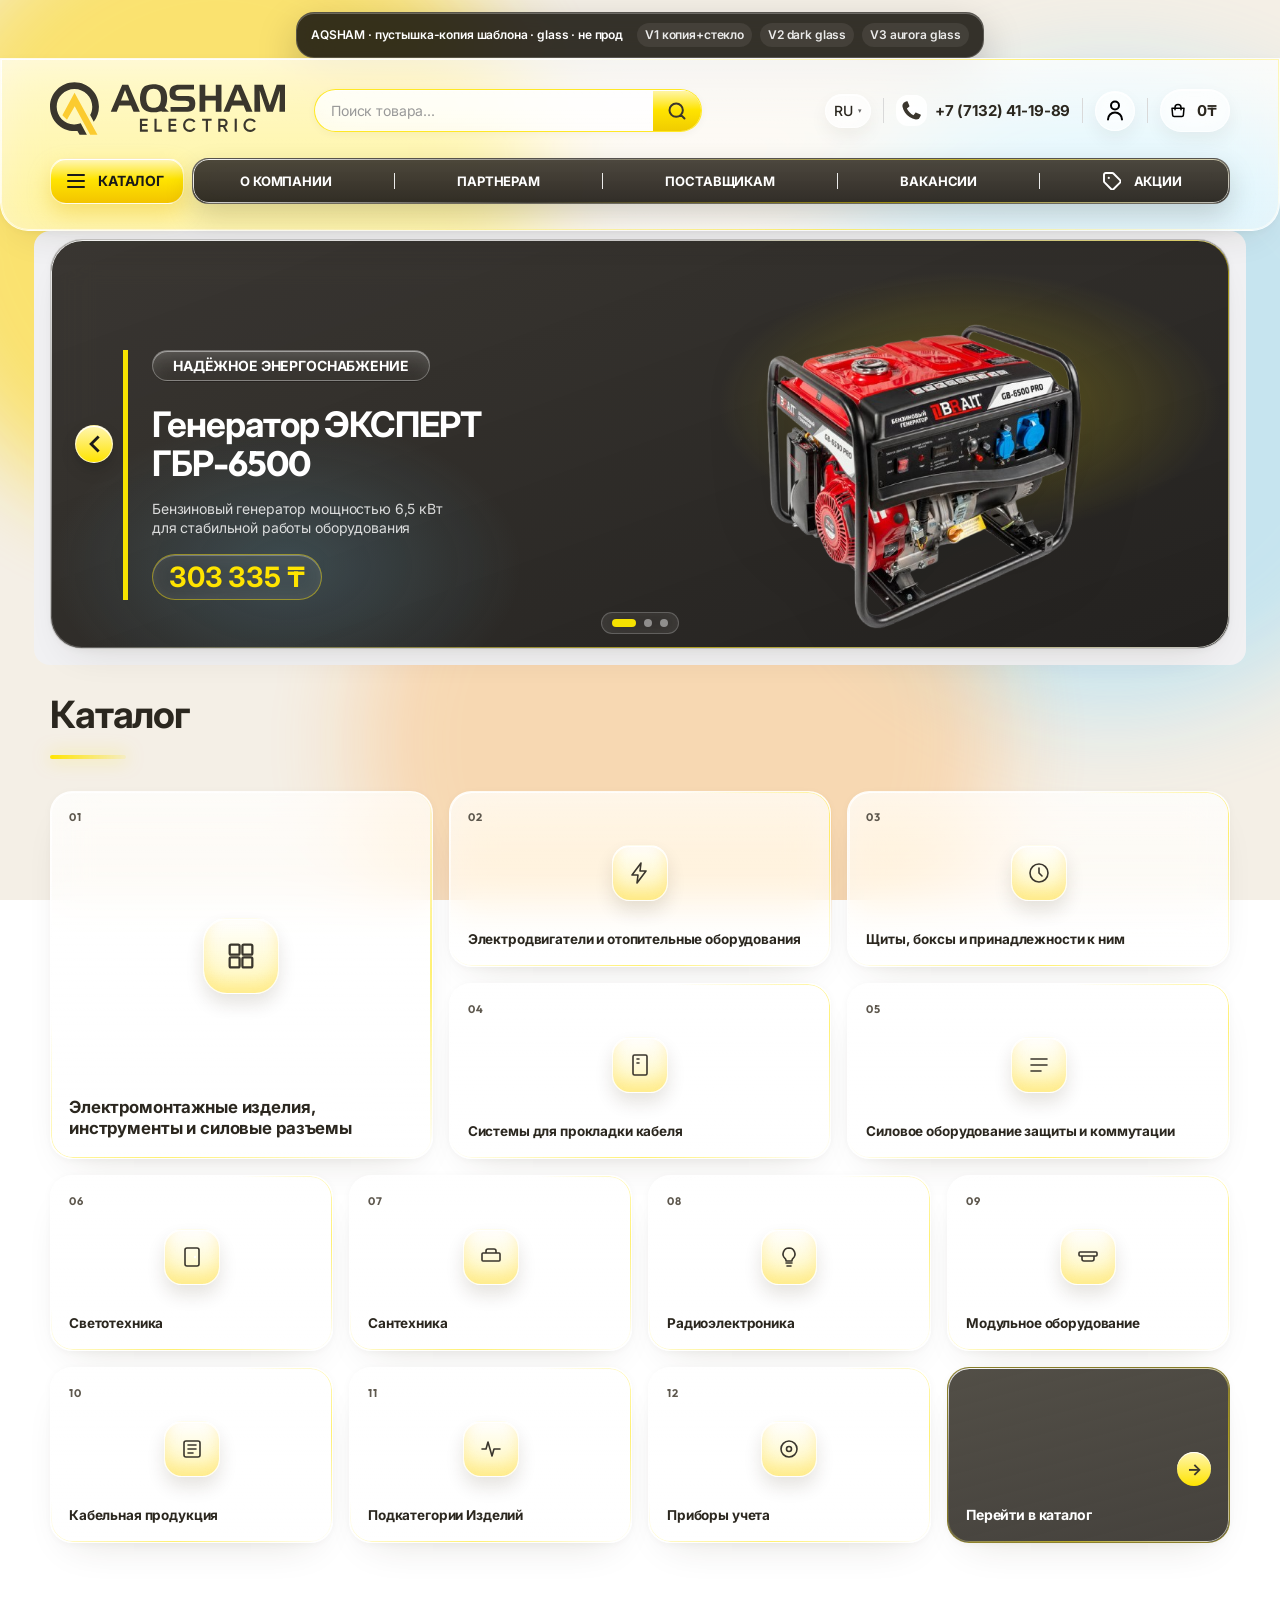
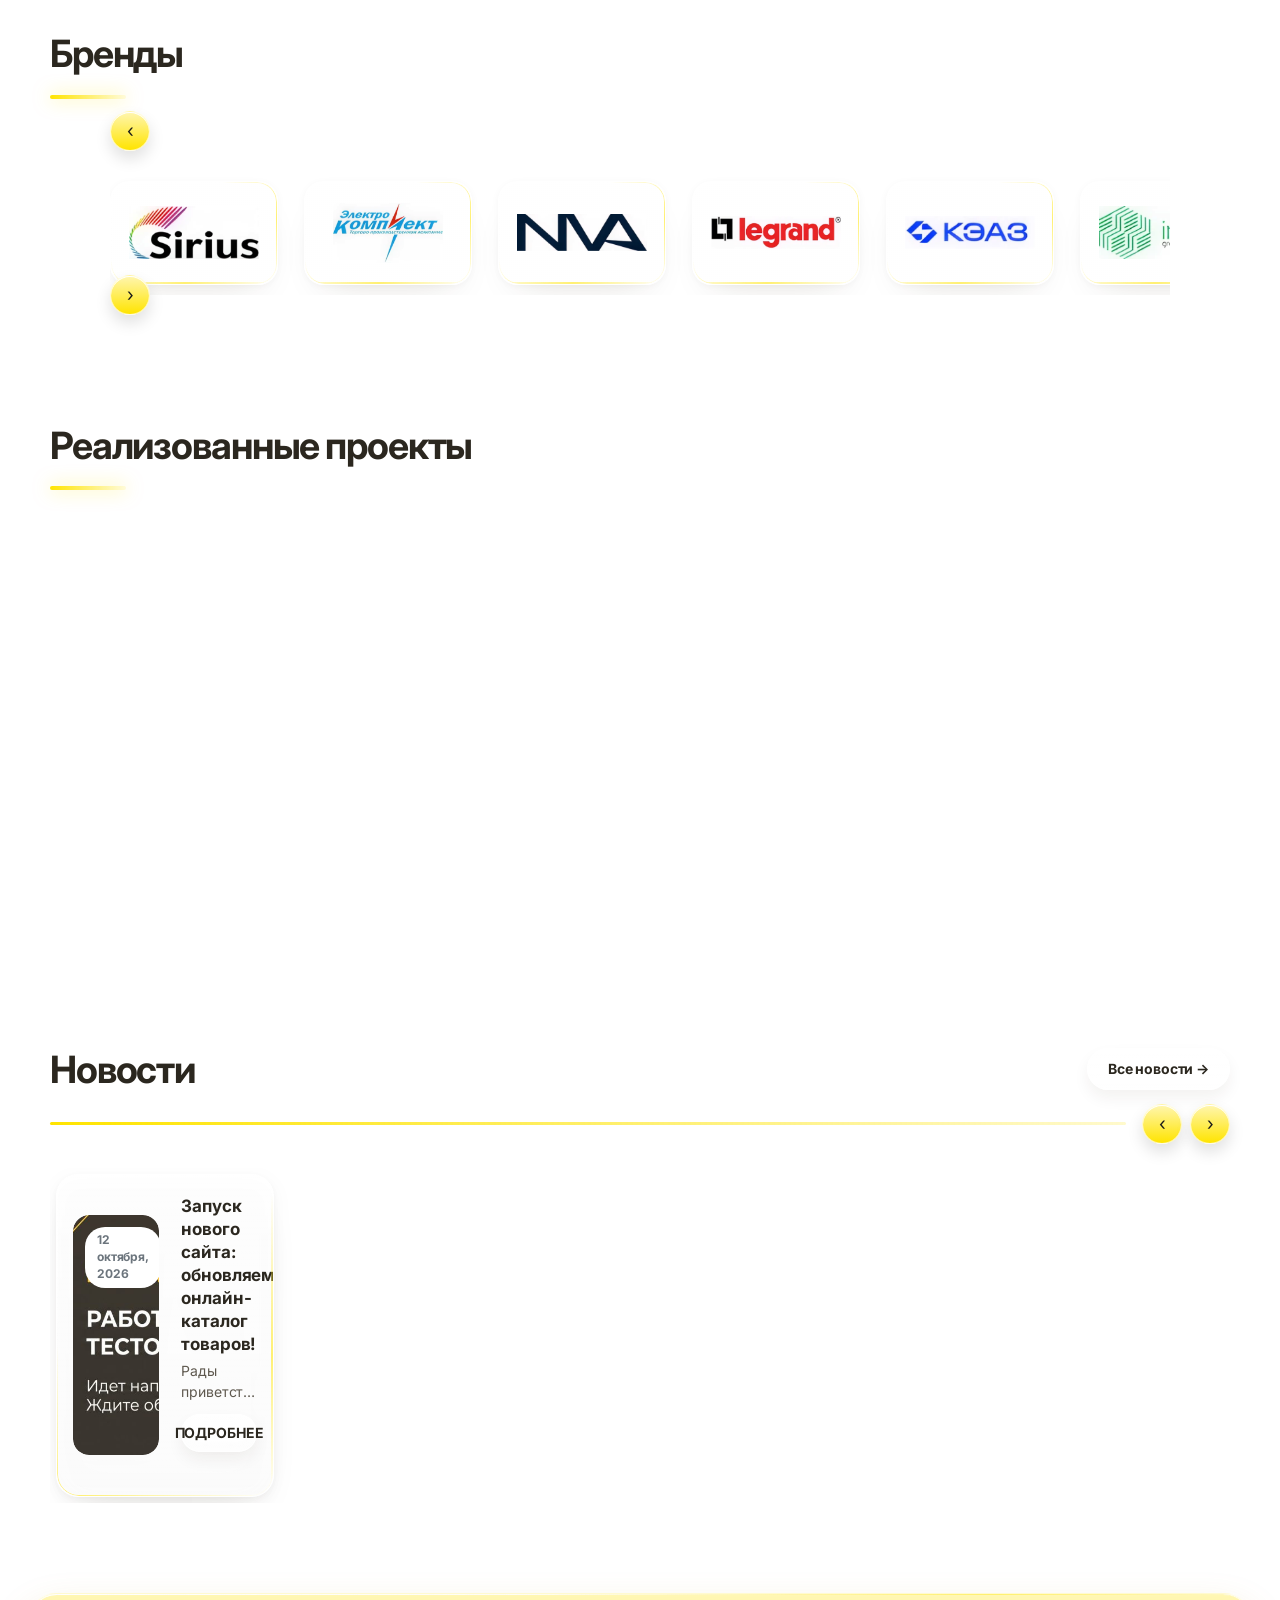
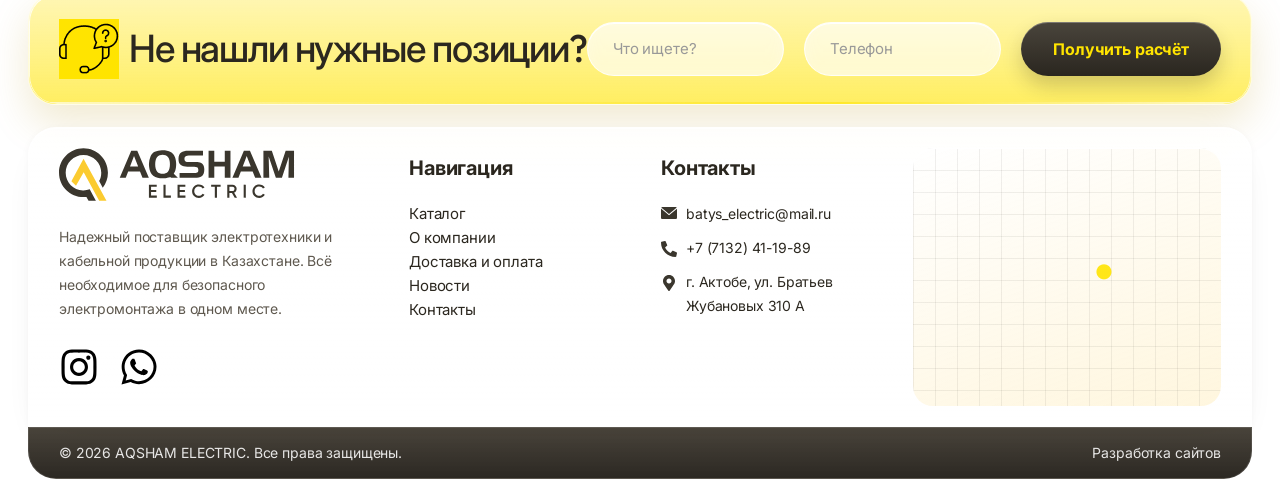
==== index.html @ e21f5613 "Redesign AQSHAM with a liquid-glass presentation. Keep the catalog copy, languages, and brand colors" ====
<!DOCTYPE html>
<html lang="ru">
<head>
  <meta charset="UTF-8" />
  <meta name="viewport" content="width=device-width, initial-scale=1" />
  <title>AQSHAM Electric — копия + glass</title>
  <meta name="robots" content="noindex,nofollow" />
  <link rel="preconnect" href="https://fonts.googleapis.com" />
  <link rel="preconnect" href="https://fonts.gstatic.com" crossorigin />
  <link href="https://fonts.googleapis.com/css2?family=Inter:wght@400;500;600;700&family=Outfit:wght@600;700;800&display=swap" rel="stylesheet" />
  <link rel="stylesheet" href="/css/theme-clone.css" />
  <link rel="stylesheet" href="/css/glass.css" />
  
</head>
<body class="aq-clone variant-v1">
  <div class="liq-bg" aria-hidden="true">
    <span class="liq-blob liq-blob--gold"></span>
    <span class="liq-blob liq-blob--cyan"></span>
    <span class="liq-blob liq-blob--amber"></span>
  </div>
  <div class="demo-note">
    <div>AQSHAM · пустышка-копия шаблона · glass · не прод</div>
    
      <span class="links">
        <a href="/">V1 копия+стекло</a>
        <a href="/samples/v2-dark.html">V2 dark glass</a>
        <a href="/samples/v3-aurora.html">V3 aurora glass</a>
      </span>
    
  </div>
  <div class="pwa-splash" data-pwa-splash role="status" aria-live="polite">
		<div class="pwa-splash__stage">
			<span class="pwa-splash__glow" aria-hidden="true"></span>
			<span class="pwa-splash__logo" role="img" aria-label="AQSHAM Electric"></span>
		</div>
		<span class="pwa-splash__bar" aria-hidden="true"><i></i></span>
	</div>
	

<div class="mobile-top js-mobile-top">

<header class="header-mobile">

	<a href="#" class="header-mobile__logo">

		<img src="/assets/logo-mobile.svg" alt="AQSHAM Electric" width="113" height="32">

	</a>

	<div class="header-mobile__actions">

		<a href="#" class="header-mobile__cart">

			<img src="/assets/icon-cart-mobile.svg" alt="" width="24" height="24">

			<span class="header-mobile__cart-total js-cart-total"><span class="woocommerce-Price-amount amount">0<span class="woocommerce-Price-currencySymbol">&#8376;</span></span></span>

		</a>

		<button type="button" class="header-mobile__menu js-burger-open" aria-label="Открыть меню">

			<img src="/assets/icon-menu.svg" alt="" width="24" height="24">

		</button>

	</div>

</header>

<div class="search-mobile">

	<form class="search-mobile__form" action="#" role="search">

		<input class="search-mobile__input" type="search" name="s" placeholder="Поиск товара..." aria-label="Поиск товара" value="">

		<input type="hidden" name="post_type" value="product">

		<button class="search-mobile__btn" type="submit" aria-label="Найти">

			<img src="/assets/icon-search.svg" alt="" width="20" height="20">

		</button>

	</form>

</div>

</div>

<div class="burger js-burger" hidden>

	<div class="burger__head">

		<a href="#" class="burger__logo">

			<img src="/assets/logo.svg" alt="AQSHAM Electric" width="144" height="41">

		</a>

		<button type="button" class="burger__close js-burger-close" aria-label="Закрыть меню">

			<img src="/assets/icon-close.svg" alt="" width="35" height="35">

		</button>

	</div>

	<p class="burger__label">Меню</p>

	<nav class="burger__nav" aria-label="Мобильное меню">

		<a class="burger__item burger__item--catalog" href="#catalog/">

			<span class="burger__item-text">

				<span class="burger__item-title">Каталог</span>

				<span class="burger__item-sub">Все категории товаров</span>

			</span>

			<span class="burger__item-arrow" aria-hidden="true">›</span>

		</a>

					<a class="burger__item" href="#about/">

				<span class="burger__item-text">

					<span class="burger__item-title">О компании</span>

					<span class="burger__item-sub">История и ценности</span>

				</span>

								<span class="burger__item-arrow" aria-hidden="true">›</span>

			</a>

					<a class="burger__item" href="#partners/">

				<span class="burger__item-text">

					<span class="burger__item-title">Партнерам</span>

					<span class="burger__item-sub">Условия сотрудничества</span>

				</span>

								<span class="burger__item-arrow" aria-hidden="true">›</span>

			</a>

					<a class="burger__item" href="#suppliers/">

				<span class="burger__item-text">

					<span class="burger__item-title">Поставщикам</span>

					<span class="burger__item-sub">Стать поставщиком</span>

				</span>

								<span class="burger__item-arrow" aria-hidden="true">›</span>

			</a>

					<a class="burger__item" href="#careers/">

				<span class="burger__item-text">

					<span class="burger__item-title">Вакансии</span>

					<span class="burger__item-sub">Открытые позиции</span>

				</span>

									<span class="burger__item-badge js-vacancies-badge">0</span>

								<span class="burger__item-arrow" aria-hidden="true">›</span>

			</a>

			</nav>

				<div class="burger__lang js-lang-mobile" data-base="ru" role="group" aria-label="Язык сайта">

			<span class="burger__lang-label">Язык сайта</span>

			<div class="burger__lang-btns">

									<button type="button" class="burger__lang-btn"

						data-lang="ru"

						data-google="ru"><b>RU</b><span>Русский</span></button>

									<button type="button" class="burger__lang-btn"

						data-lang="kz"

						data-google="kk"><b>KZ</b><span>Қазақша</span></button>

									<button type="button" class="burger__lang-btn"

						data-lang="en"

						data-google="en"><b>EN</b><span>English</span></button>

							</div>

		</div>

	</div>

<header class="header">

	<div class="container header__inner">

				<a href="#" class="header__logo">

			<img src="/assets/logo.svg" alt="AQSHAM Electric" width="240" height="53">

		</a>

		<form class="header__search" action="#" role="search">

			<input class="header__search-input" type="search" name="s" placeholder="Поиск товара..." aria-label="Поиск товара" value="">

			<input type="hidden" name="post_type" value="product">

			<button class="header__search-btn" type="submit" aria-label="Найти">

				<img src="/assets/icon-search.svg" alt="" width="20" height="20">

			</button>

		</form>

		<div class="header__actions">

										<div class="lang js-lang" data-base="ru">

					<button type="button" class="lang__toggle js-lang-toggle" aria-haspopup="listbox" aria-expanded="false">

												<img class="lang__flag" src="/assets/flag-kz.svg" alt="" width="24" height="18" hidden>

						<span class="lang__code">RU</span>

						<span class="lang__arrow" aria-hidden="true">▾</span>

					</button>

					<ul class="lang__list js-lang-list" role="listbox" hidden>

													<li class="lang__item" role="option"

									data-lang="ru"

									data-google="ru"

									aria-selected="true"><b>RU</b><span>Русский</span><i class="lang__check" aria-hidden="true">✓</i></li>

													<li class="lang__item" role="option"

									data-lang="kz"

									data-google="kk"

									><b>KZ</b><span>Қазақша</span><i class="lang__check" aria-hidden="true">✓</i></li>

													<li class="lang__item" role="option"

									data-lang="en"

									data-google="en"

									><b>EN</b><span>English</span><i class="lang__check" aria-hidden="true">✓</i></li>

											</ul>

				</div>

				<span class="header__divider" aria-hidden="true"></span>

			

										<a class="header__phone" href="tel:+77132411989">

					<img class="header__phone-icon" src="/assets/icon-phone.svg" alt="" width="19" height="19">

					<span class="header__phone-text">+7 (7132) 41-19-89</span>

				</a>

				<span class="header__divider" aria-hidden="true"></span>

			

			<a href="#my-account/" class="header__user" aria-label="Личный кабинет">

				<img src="/assets/icon-user.svg" alt="" width="16" height="20">

			</a>

			<span class="header__divider" aria-hidden="true"></span>

			<a href="#" class="header__cart">

				<img src="/assets/icon-cart.svg" alt="" width="24" height="24">

				<span class="header__cart-total js-cart-total"><span class="woocommerce-Price-amount amount">0<span class="woocommerce-Price-currencySymbol">&#8376;</span></span></span>

			</a>

		</div>

	</div>

	<nav class="nav container" aria-label="Основная навигация">

		

		<div class="nav__catalog js-catalog-menu">

			<a href="#catalog/" class="nav__catalog-btn js-catalog-trigger" aria-haspopup="true" aria-expanded="false">

				<span class="nav__catalog-icon" aria-hidden="true"><i></i><i></i><i></i></span>

				Каталог			</a>

				<div class="catalog-menu js-catalog-dropdown" hidden>

			<ul class="catalog-menu__list">

					<li class="catalog-menu__item catalog-menu__item--has-children">

				<a class="catalog-menu__link" href="#product-category/elektromontazhnye-izdeliya/">

					<span class="catalog-menu__name">Электромонтажные изделия, инструменты и силовые разъемы</span>

											<span class="catalog-menu__arrow" aria-hidden="true">&rsaquo;</span>

									</a>

									<div class="catalog-menu__sub">

							<ul class="catalog-menu__list catalog-menu__list--sub">

					<li class="catalog-menu__item">

				<a class="catalog-menu__link" href="#product-category/elektromontazhnye-izdeliya/podkategoriya-izdeliya-ele-3/">

					<span class="catalog-menu__name">Под-категория Изделия эле-3</span>

									</a>

							</li>

					<li class="catalog-menu__item">

				<a class="catalog-menu__link" href="#product-category/elektromontazhnye-izdeliya/avtomaticheskie-vyklyuchateli-em/">

					<span class="catalog-menu__name">Автоматические выключатели</span>

									</a>

							</li>

					<li class="catalog-menu__item">

				<a class="catalog-menu__link" href="#product-category/elektromontazhnye-izdeliya/avtomaty-schneider-electric/">

					<span class="catalog-menu__name">Автоматические выключатели Schneider Electric</span>

									</a>

							</li>

					<li class="catalog-menu__item">

				<a class="catalog-menu__link" href="#product-category/elektromontazhnye-izdeliya/avtomaty-avdt/">

					<span class="catalog-menu__name">Автоматические выключатели дифференциального тока АВДТ</span>

									</a>

							</li>

					<li class="catalog-menu__item">

				<a class="catalog-menu__link" href="#product-category/elektromontazhnye-izdeliya/avtomaty-ad12/">

					<span class="catalog-menu__name">Автоматы дифференциальные АД12</span>

									</a>

							</li>

					<li class="catalog-menu__item">

				<a class="catalog-menu__link" href="#product-category/elektromontazhnye-izdeliya/ad12m/">

					<span class="catalog-menu__name">АД12М</span>

									</a>

							</li>

			</ul>

						</div>

							</li>

					<li class="catalog-menu__item">

				<a class="catalog-menu__link" href="#product-category/elektrodvigateli-i-otoplenie/">

					<span class="catalog-menu__name">Электродвигатели и отопительные оборудования</span>

									</a>

							</li>

					<li class="catalog-menu__item">

				<a class="catalog-menu__link" href="#product-category/shchity-boksy/">

					<span class="catalog-menu__name">Щиты, боксы и принадлежности к ним</span>

									</a>

							</li>

					<li class="catalog-menu__item">

				<a class="catalog-menu__link" href="#product-category/sistemy-prokladki-kabelya/">

					<span class="catalog-menu__name">Системы для прокладки кабеля</span>

									</a>

							</li>

					<li class="catalog-menu__item">

				<a class="catalog-menu__link" href="#product-category/silovoe-oborudovanie/">

					<span class="catalog-menu__name">Силовое оборудование защиты и коммутации</span>

									</a>

							</li>

					<li class="catalog-menu__item">

				<a class="catalog-menu__link" href="#product-category/svetotekhnika/">

					<span class="catalog-menu__name">Светотехника</span>

									</a>

							</li>

					<li class="catalog-menu__item">

				<a class="catalog-menu__link" href="#product-category/santekhnika/">

					<span class="catalog-menu__name">Сантехника</span>

									</a>

							</li>

					<li class="catalog-menu__item">

				<a class="catalog-menu__link" href="#product-category/radioelektronika/">

					<span class="catalog-menu__name">Радиоэлектроника</span>

									</a>

							</li>

					<li class="catalog-menu__item catalog-menu__item--has-children">

				<a class="catalog-menu__link" href="#product-category/modulnoe-oborudovanie/">

					<span class="catalog-menu__name">Модульное оборудование</span>

											<span class="catalog-menu__arrow" aria-hidden="true">&rsaquo;</span>

									</a>

									<div class="catalog-menu__sub">

							<ul class="catalog-menu__list catalog-menu__list--sub">

					<li class="catalog-menu__item">

				<a class="catalog-menu__link" href="#product-category/modulnoe-oborudovanie/avtomaticheskie-vyklyuchateli/">

					<span class="catalog-menu__name">Автоматические выключатели</span>

									</a>

							</li>

					<li class="catalog-menu__item">

				<a class="catalog-menu__link" href="#product-category/modulnoe-oborudovanie/dop-modulnye-ustroystva/">

					<span class="catalog-menu__name">Дополнительные модульные устройства</span>

									</a>

							</li>

					<li class="catalog-menu__item">

				<a class="catalog-menu__link" href="#product-category/modulnoe-oborudovanie/dop-ustroystva-modulnoy-serii/">

					<span class="catalog-menu__name">Дополнительные устройства модульной серии</span>

									</a>

							</li>

					<li class="catalog-menu__item">

				<a class="catalog-menu__link" href="#product-category/modulnoe-oborudovanie/uzo-i-difavtomaty/">

					<span class="catalog-menu__name">Устройства дифференциальной защиты</span>

									</a>

							</li>

			</ul>

						</div>

							</li>

					<li class="catalog-menu__item">

				<a class="catalog-menu__link" href="#product-category/kabelnaya-produkciya/">

					<span class="catalog-menu__name">Кабельная продукция</span>

									</a>

							</li>

					<li class="catalog-menu__item">

				<a class="catalog-menu__link" href="#product-category/podkategorii-izdeliy/">

					<span class="catalog-menu__name">Подкатегории Изделий</span>

									</a>

							</li>

					<li class="catalog-menu__item">

				<a class="catalog-menu__link" href="#product-category/pribory-ucheta/">

					<span class="catalog-menu__name">Приборы учета</span>

									</a>

							</li>

			</ul>

		</div>

			</div>

		<div class="nav__list">

			<a class="nav__link" href="#about/">О компании</a><span class="nav__divider" aria-hidden="true"></span><a class="nav__link" href="#partners/">Партнерам</a><span class="nav__divider" aria-hidden="true"></span><a class="nav__link" href="#suppliers/">Поставщикам</a><span class="nav__divider" aria-hidden="true"></span><a class="nav__link" href="#careers/">Вакансии</a><span class="nav__divider" aria-hidden="true"></span><a class="nav__link nav__link--promo" href="#promotions/"><img class="nav__link-icon" src="/assets/icon-nav-promo.svg" alt="" width="18" height="18">Акции</a>		</div>

	</nav>

</header>

<main class="page__main">

			<section class="hero-sliders container">

				

		<div class="news-slider js-news-slider" data-autoplay="4000">

			<button type="button" class="news-slider__arrow news-slider__arrow--prev js-ns-prev" aria-label="Предыдущий слайд">

				<img src="/assets/icon-slider-arrow.svg" alt="" width="12" height="18">

			</button>

			<div class="news-slider__track">

								<article class="news-slide is-active">

					<div class="news-slide__content">

													<span class="news-slide__badge">НАДЁЖНОЕ ЭНЕРГОСНАБЖЕНИЕ</span>

												<h2 class="news-slide__title">Генератор ЭКСПЕРТ ГБР-6500</h2>

													<p class="news-slide__desc">Бензиновый генератор мощностью 6,5 кВт для стабильной работы оборудования</p>

																			<span class="news-slide__price">303 335 ₸</span>

																	</div>

																	<span class="news-slide__image">

							<img src="/assets/image-removebg-preview-1.png" alt="Генератор ЭКСПЕРТ ГБР-6500" loading="eager">

						</span>

															</article>

								<article class="news-slide">

					<div class="news-slide__content">

													<span class="news-slide__badge">ПРОФЕССИОНАЛЬНЫЙ ИНСТРУМЕНТ</span>

												<h2 class="news-slide__title">Перфоратор ALTECO RH 1100-26.1</h2>

													<p class="news-slide__desc">Мощный SDS PLUS перфоратор для строительных и монтажных работ</p>

																			<span class="news-slide__price">57 211 ₸</span>

																	</div>

																	<span class="news-slide__image">

							<img src="/assets/bez-nazvaniya.png" alt="Перфоратор ALTECO RH 1100-26.1" loading="lazy">

						</span>

															</article>

								<article class="news-slide">

					<div class="news-slide__content">

													<span class="news-slide__badge">ДЛЯ МАСТЕРСКОЙ И СТРОЙКИ</span>

												<h2 class="news-slide__title">Воздушный компрессор AC-100PB</h2>

													<p class="news-slide__desc">Производительное оборудование для профессиональных задач</p>

																			<span class="news-slide__price">359 318 ₸</span>

																	</div>

																	<span class="news-slide__image">

							<img src="/assets/bez-nazvaniya-2.png" alt="Воздушный компрессор AC-100PB" loading="lazy">

						</span>

															</article>

							</div>

			<button type="button" class="news-slider__arrow news-slider__arrow--next js-ns-next" aria-label="Следующий слайд">

				<img src="/assets/icon-slider-arrow.svg" alt="" width="12" height="18">

			</button>

			<div class="news-slider__dots js-ns-dots" role="group" aria-label="Переключение слайдов"></div>

		</div>

		

			</section>

	

		

	<section class="cats container">

		<h2 class="cats__title">Каталог</h2>

		<div class="cats__line" aria-hidden="true"></div>

				<div class="cats__grid">

						<a class="cats__card" href="#product-category/elektromontazhnye-izdeliya/">

				<span class="cats__trace" aria-hidden="true"><svg viewBox="0 0 100 100"><path d="M0 20 H50 V0"/><circle cx="50" cy="20" r="2.5"/></svg></span>

				<span class="cats__num">01</span>

				<span class="cats__img">

					<span class="cats__icon" aria-hidden="true"><svg viewBox="0 0 24 24" fill="none" stroke-width="1.6"><rect x="4" y="4" width="7" height="7" rx="1"/><rect x="13" y="4" width="7" height="7" rx="1"/><rect x="4" y="13" width="7" height="7" rx="1"/><rect x="13" y="13" width="7" height="7" rx="1"/></svg></span>

				</span>

				<span class="cats__label" title="Электромонтажные изделия, инструменты и силовые разъемы">Электромонтажные изделия, инструменты и силовые разъемы</span>

			</a>

						<a class="cats__card" href="#product-category/elektrodvigateli-i-otoplenie/">

				<span class="cats__trace" aria-hidden="true"><svg viewBox="0 0 100 100"><path d="M100 15 H55 V45"/><circle cx="55" cy="45" r="2.5"/></svg></span>

				<span class="cats__num">02</span>

				<span class="cats__img">

					<span class="cats__icon" aria-hidden="true"><svg viewBox="0 0 24 24" fill="none" stroke-width="1.6"><path d="M13 2 4 14h6l-1 8 9-12h-6l1-8Z" stroke-linejoin="round"/></svg></span>

				</span>

				<span class="cats__label" title="Электродвигатели и отопительные оборудования">Электродвигатели и отопительные оборудования</span>

			</a>

						<a class="cats__card" href="#product-category/shchity-boksy/">

				<span class="cats__trace" aria-hidden="true"><svg viewBox="0 0 100 100"><path d="M0 60 H40 V100"/><circle cx="40" cy="60" r="2.5"/></svg></span>

				<span class="cats__num">03</span>

				<span class="cats__img">

					<span class="cats__icon" aria-hidden="true"><svg viewBox="0 0 24 24" fill="none" stroke-width="1.6"><circle cx="12" cy="12" r="9"/><path d="M12 7v5l3 3" stroke-linecap="round" stroke-linejoin="round"/></svg></span>

				</span>

				<span class="cats__label" title="Щиты, боксы и принадлежности к ним">Щиты, боксы и принадлежности к ним</span>

			</a>

						<a class="cats__card" href="#product-category/sistemy-prokladki-kabelya/">

				<span class="cats__trace" aria-hidden="true"><svg viewBox="0 0 100 100"><path d="M100 60 H60 V20"/><circle cx="60" cy="60" r="2.5"/></svg></span>

				<span class="cats__num">04</span>

				<span class="cats__img">

					<span class="cats__icon" aria-hidden="true"><svg viewBox="0 0 24 24" fill="none" stroke-width="1.6"><rect x="5" y="2" width="14" height="20" rx="1.5"/><path d="M9 6h2M9 10h2" stroke-linecap="round"/></svg></span>

				</span>

				<span class="cats__label" title="Системы для прокладки кабеля">Системы для прокладки кабеля</span>

			</a>

						<a class="cats__card" href="#product-category/silovoe-oborudovanie/">

				<span class="cats__trace" aria-hidden="true"><svg viewBox="0 0 100 100"><path d="M0 40 H100"/><circle cx="50" cy="40" r="2.5"/></svg></span>

				<span class="cats__num">05</span>

				<span class="cats__img">

					<span class="cats__icon" aria-hidden="true"><svg viewBox="0 0 24 24" fill="none" stroke-width="1.6"><path d="M4 6h16M4 12h16M4 18h10" stroke-linecap="round"/></svg></span>

				</span>

				<span class="cats__label" title="Силовое оборудование защиты и коммутации">Силовое оборудование защиты и коммутации</span>

			</a>

						<a class="cats__card" href="#product-category/svetotekhnika/">

				<span class="cats__trace" aria-hidden="true"><svg viewBox="0 0 100 100"><path d="M0 15 H45 V45"/><circle cx="45" cy="45" r="2.5"/></svg></span>

				<span class="cats__num">06</span>

				<span class="cats__img">

					<span class="cats__icon" aria-hidden="true"><svg viewBox="0 0 24 24" fill="none" stroke-width="1.6"><rect x="5" y="3" width="14" height="18" rx="2"/><circle cx="15" cy="12" r="1.2" fill="#fff" stroke="none"/></svg></span>

				</span>

				<span class="cats__label" title="Светотехника">Светотехника</span>

			</a>

						<a class="cats__card" href="#product-category/santekhnika/">

				<span class="cats__trace" aria-hidden="true"><svg viewBox="0 0 100 100"><path d="M100 30 H50 V70"/><circle cx="50" cy="70" r="2.5"/></svg></span>

				<span class="cats__num">07</span>

				<span class="cats__img">

					<span class="cats__icon" aria-hidden="true"><svg viewBox="0 0 24 24" fill="none" stroke-width="1.6"><rect x="3" y="8" width="18" height="8" rx="1"/><path d="M7 8V6a2 2 0 0 1 2-2h6a2 2 0 0 1 2 2v2"/></svg></span>

				</span>

				<span class="cats__label" title="Сантехника">Сантехника</span>

			</a>

						<a class="cats__card" href="#product-category/radioelektronika/">

				<span class="cats__trace" aria-hidden="true"><svg viewBox="0 0 100 100"><path d="M0 50 H35 V0"/><circle cx="35" cy="50" r="2.5"/></svg></span>

				<span class="cats__num">08</span>

				<span class="cats__img">

					<span class="cats__icon" aria-hidden="true"><svg viewBox="0 0 24 24" fill="none" stroke-width="1.6"><path d="M9 18h6M10 21h4M12 3a6 6 0 0 0-4 10.4c.6.5 1 1.2 1 2.1v.5h6v-.5c0-.9.4-1.6 1-2.1A6 6 0 0 0 12 3Z" stroke-linecap="round" stroke-linejoin="round"/></svg></span>

				</span>

				<span class="cats__label" title="Радиоэлектроника">Радиоэлектроника</span>

			</a>

						<a class="cats__card" href="#product-category/modulnoe-oborudovanie/">

				<span class="cats__trace" aria-hidden="true"><svg viewBox="0 0 100 100"><path d="M100 70 H65 V100"/><circle cx="65" cy="70" r="2.5"/></svg></span>

				<span class="cats__num">09</span>

				<span class="cats__img">

					<span class="cats__icon" aria-hidden="true"><svg viewBox="0 0 24 24" fill="none" stroke-width="1.6"><rect x="3" y="7" width="18" height="4" rx="1"/><path d="M6 11v3a2 2 0 0 0 2 2h8a2 2 0 0 0 2-2v-3"/></svg></span>

				</span>

				<span class="cats__label" title="Модульное оборудование">Модульное оборудование</span>

			</a>

						<a class="cats__card" href="#product-category/kabelnaya-produkciya/">

				<span class="cats__trace" aria-hidden="true"><svg viewBox="0 0 100 100"><path d="M0 25 H60"/><circle cx="60" cy="25" r="2.5"/></svg></span>

				<span class="cats__num">10</span>

				<span class="cats__img">

					<span class="cats__icon" aria-hidden="true"><svg viewBox="0 0 24 24" fill="none" stroke-width="1.6"><rect x="4" y="4" width="16" height="16" rx="2"/><path d="M8 8h8M8 12h8M8 16h5" stroke-linecap="round"/></svg></span>

				</span>

				<span class="cats__label" title="Кабельная продукция">Кабельная продукция</span>

			</a>

						<a class="cats__card" href="#product-category/podkategorii-izdeliy/">

				<span class="cats__trace" aria-hidden="true"><svg viewBox="0 0 100 100"><path d="M100 45 H55 V85"/><circle cx="55" cy="45" r="2.5"/></svg></span>

				<span class="cats__num">11</span>

				<span class="cats__img">

					<span class="cats__icon" aria-hidden="true"><svg viewBox="0 0 24 24" fill="none" stroke-width="1.6"><path d="M3 12h4l2-7 4 14 2-7h6" stroke-linecap="round" stroke-linejoin="round"/></svg></span>

				</span>

				<span class="cats__label" title="Подкатегории Изделий">Подкатегории Изделий</span>

			</a>

						<a class="cats__card" href="#product-category/pribory-ucheta/">

				<span class="cats__trace" aria-hidden="true"><svg viewBox="0 0 100 100"><path d="M0 70 H50 V30"/><circle cx="50" cy="70" r="2.5"/></svg></span>

				<span class="cats__num">12</span>

				<span class="cats__img">

					<span class="cats__icon" aria-hidden="true"><svg viewBox="0 0 24 24" fill="none" stroke-width="1.6"><circle cx="12" cy="12" r="8"/><circle cx="12" cy="12" r="2.5"/></svg></span>

				</span>

				<span class="cats__label" title="Приборы учета">Приборы учета</span>

			</a>

			

			<a class="cats__card cats__card--all" href="#catalog/">

				<span class="cats__trace" aria-hidden="true"><svg viewBox="0 0 100 100"><path d="M50 0 V100 M0 50 H100"/></svg></span>

				<span class="cats__arrow" aria-hidden="true">→</span>

				<span class="cats__label">Перейти в каталог</span>

			</a>

		</div>

	</section>

	

		

	

	<section class="brands">

		<div class="container">

			<h2 class="brands__title">Бренды</h2>

			<div class="brands__line"></div>

			<div class="brands__carousel">

				<button type="button" class="news__arrow brands__arrow brands__arrow--prev js-brands-prev" aria-label="Предыдущие бренды">‹</button>

				<div class="brands__viewport">

					<ul class="brands__track">

												<li class="brand-card"><img src="/assets/brand-sirius.png" alt="Sirius" width="391" height="160"></li>

												<li class="brand-card"><img src="/assets/brand-elektrokomplekt.png" alt="ЭлектроКомплект" width="380" height="208"></li>

												<li class="brand-card"><img src="/assets/brand-nva.png" alt="NVA" width="372" height="108"></li>

												<li class="brand-card"><img src="/assets/brand-legrand.png" alt="Legrand" width="391" height="101"></li>

												<li class="brand-card"><img src="/assets/brand-keaz.png" alt="КЭАЗ" width="386" height="97"></li>

												<li class="brand-card"><img src="/assets/brand-install.png" alt="Install Group of Companies" width="391" height="157"></li>

												<li class="brand-card"><img src="/assets/brand-lezard.png" alt="Lezard" width="386" height="78"></li>

												<li class="brand-card"><img src="/assets/brand-russkiy-svet.png" alt="Русский Свет" width="386" height="50"></li>

												<li class="brand-card"><img src="/assets/brand-expert-kabel.png" alt="Кабельный завод «Эксперт-Кабель»" width="386" height="63"></li>

												<li class="brand-card"><img src="/assets/brand-bylectrica.png" alt="Bylectrica" width="386" height="105"></li>

												<li class="brand-card"><img src="/assets/brand-navigator.png" alt="Navigator Group" width="289" height="143"></li>

											</ul>

				</div>

				<button type="button" class="news__arrow brands__arrow brands__arrow--next js-brands-next" aria-label="Следующие бренды">›</button>

			</div>

		</div>

	</section>

	

		

	<section class="projects">

		<div class="container">

			<h2 class="projects__title">Реализованные проекты</h2>

			<div class="projects__line"></div>

			<div class="projects__carousel">

				<div class="projects__viewport">

				<div class="projects__track">

										<article class="project-card">

						<span class="project-card__media"><img class="project-card__photo" src="/assets/project-1.png" alt="Энергетика" width="687" height="328"></span>

						<h3 class="project-card__title">Энергетика</h3>

																		<ul class="project-card__logos">

														<li class="project-card__logo project-card__logo--link js-company-logo"

																role="button" tabindex="0"

								data-company-title="ТОО «Энергосистема»"

								data-company-text="Энергопередающая компания, обеспечивающая передачу и распределение электрической энергии в Актюбинской области. Развивает электросетевую инфраструктуру, повышая надежность и качество электроснабжения."

								aria-label="Подробнее: ТОО «Энергосистема»"

								>

								<img src="/assets/project-logo-energosistema.png" alt="" width="1134" height="254">

							</li>

														<li class="project-card__logo project-card__logo--link js-company-logo"

																role="button" tabindex="0"

								data-company-title="АО «ТНК «Казхром»"

								data-company-text="Крупная горно-металлургическая компания Казахстана, специализирующаяся на добыче хромовой руды и производстве ферросплавов. Развивает современные технологии, экологические инициативы и устойчивое производство."

								aria-label="Подробнее: АО «ТНК «Казхром»"

								>

								<img src="/assets/project-logo-kazchrome.png" alt="" width="960" height="480">

							</li>

														<li class="project-card__logo project-card__logo--link js-company-logo"

																role="button" tabindex="0"

								data-company-title="AO «AltynEx Company»"

								data-company-text="Золотодобывающая компания Казахстана, разрабатывающая месторождение «Юбилейное» в Актюбинской области. Осуществляет деятельность, соблюдая принципы устойчивого развития, корпоративной ответственности и эффективного управления."

								aria-label="Подробнее: AO «AltynEx Company»"

								>

								<img src="/assets/project-logo-1-4.svg" alt="">

							</li>

														<li class="project-card__logo project-card__logo--link js-company-logo"

																role="button" tabindex="0"

								data-company-title="АО “Aqtobe su-energy group”"

								data-company-text="Коммунальное предприятие, обеспечивающее жителей и организации Актобе услугами тепло- и водоснабжения, водоотведения. Основное направление - надежная эксплуатация инженерной инфраструктуры и коммунальных сетей."

								aria-label="Подробнее: АО “Aqtobe su-energy group”"

								>

								<img src="/assets/photo_2026-08-06_11-03-52.jpg" alt="" width="203" height="179">

							</li>

													</ul>

											</article>

										<article class="project-card">

						<span class="project-card__media"><img class="project-card__photo" src="/assets/project-2.png" alt="Промышленность" width="687" height="328"></span>

						<h3 class="project-card__title">Промышленность</h3>

																		<ul class="project-card__logos">

														<li class="project-card__logo project-card__logo--link js-company-logo"

																role="button" tabindex="0"

								data-company-title="Актобе ТЭЦ"

								data-company-text="Энергетическое предприятие, обеспечивающее производство электрической и тепловой энергии. Развивает генерирующие мощности, поддерживая надежное энергоснабжение жителей, предприятий и инфраструктуры Актобе."

								aria-label="Подробнее: Актобе ТЭЦ"

								>

								<img src="/assets/project-logo-aqtobe-jeo.png" alt="" width="354" height="94">

							</li>

														<li class="project-card__logo project-card__logo--link js-company-logo"

																role="button" tabindex="0"

								data-company-title="АО «СНПС-Актобемунайгаз»"

								data-company-text="Одно из ведущих нефтегазовых предприятий Казахстана. Основное направление - разведка, добыча и разработка нефтегазовых месторождений, способствующие развитию экономики Актюбинской области."

								aria-label="Подробнее: АО «СНПС-Актобемунайгаз»"

								>

								<img src="/assets/project-logo-cnpc-amg.png" alt="" width="68" height="73">

							</li>

														<li class="project-card__logo project-card__logo--link js-company-logo"

																role="button" tabindex="0"

								data-company-title="Актюбинская медная компания"

								data-company-text="Крупное горнодобывающее предприятие Казахстана, специализирующееся на добыче и переработке медных и цинковых руд. Внедряет современные технологии обогащения и цифровизации производства."

								aria-label="Подробнее: Актюбинская медная компания"

								>

								<img src="/assets/project-logo-amk.png" alt="" width="480" height="127">

							</li>

														<li class="project-card__logo project-card__logo--link js-company-logo"

																role="button" tabindex="0"

								data-company-title="ТОО «CNLC International Kazakhstan Inc»"

								data-company-text="Компания нефтесервисной отрасли, предоставляющая геофизические исследования, каротаж, испытание скважин и другие технические услуги для разведки и разработки нефтегазовых месторождений."

								aria-label="Подробнее: ТОО «CNLC International Kazakhstan Inc»"

								>

								<img src="/assets/project-logo-2-4.svg" alt="">

							</li>

													</ul>

											</article>

										<article class="project-card">

						<span class="project-card__media"><img class="project-card__photo" src="/assets/project-3.png" alt="Гражданские проекты" width="687" height="328"></span>

						<h3 class="project-card__title">Гражданские проекты</h3>

																		<ul class="project-card__logos">

														<li class="project-card__logo project-card__logo--link js-company-logo"

																role="button" tabindex="0"

								data-company-title="JAKKO"

								data-company-text="Производитель инженерных систем, выпускающий трубы и комплектующие для водоснабжения, отопления и канализации. Развивает современные производственные мощности и поставляет продукцию на рынки СНГ."

								aria-label="Подробнее: JAKKO"

								>

								<img src="/assets/project-logo-jakko.png" alt="" width="253" height="53">

							</li>

														<li class="project-card__logo project-card__logo--link js-company-logo"

																role="button" tabindex="0"

								data-company-title="Kemel Bilim"

								data-company-text="Образовательная организация, развивающая современные школы и образовательные проекты. Основное направление - создание качественной образовательной среды и внедрение современных методик обучения."

								aria-label="Подробнее: Kemel Bilim"

								>

								<img src="/assets/project-logo-3-2.svg" alt="">

							</li>

														<li class="project-card__logo project-card__logo--link js-company-logo"

																role="button" tabindex="0"

								data-company-title="Rakhmet Construction Group"

								data-company-text="Строительная компания, специализирующаяся на возведении жилой недвижимости. Создает современные жилые комплексы, сочетая многолетний опыт строительства с высокими стандартами качества."

								aria-label="Подробнее: Rakhmet Construction Group"

								>

								<img src="/assets/project-logo-3-3.svg" alt="">

							</li>

														<li class="project-card__logo project-card__logo--link js-company-logo"

																role="button" tabindex="0"

								data-company-title="Batys Park"

								data-company-text="Современный коттеджный городок с закрытой территорией и развитой инфраструктурой. Предлагает комфортную, безопасную среду для жизни, сочетая качественное благоустройство и современные инженерные решения."

								aria-label="Подробнее: Batys Park"

								>

								<img src="/assets/project-logo-3-4.svg" alt="">

							</li>

													</ul>

											</article>

									</div>

				</div>

							</div>

		</div>

	</section>

	

		

			

	<section class="home-news js-strip">

		<div class="container">

			<div class="strip__head">

				<h2 class="newin__title">Новости</h2>

				<a class="strip__all" href="#news/">Все новости →</a>

			</div>

			<div class="strip__rule">

				<span class="strip__line" aria-hidden="true"></span>

				<div class="strip__arrows">

					<button type="button" class="news__arrow js-strip-prev" aria-label="Назад">‹</button>

					<button type="button" class="news__arrow js-strip-next" aria-label="Вперёд">›</button>

				</div>

			</div>

			<ul class="home-news__track js-strip-track">

								<li class="news-card">

					<span class="news-card__media">

						<img class="news-card__image" src="/assets/gemini_generated_image_d06cncd06cncd06c-2-scaled-e1791837827609-1024x437.jpg" alt="Запуск нового сайта: обновляем онлайн-каталог товаров!" width="361" height="170" loading="lazy">

						<span class="news-card__date">12 октября, 2026</span>

					</span>

					<p class="news-card__title">Запуск нового сайта: обновляем онлайн-каталог товаров!</p>

											<p class="news-card__excerpt">Рады приветствовать вас на нашем новом официальном сайте! Мы работаем на рынке уже более 1…</p>

										<a class="news-card__btn" href="#zapusk-novogo-sajta-obnovlyaem-onlajn-katalog-tovarov/">Подробнее</a>

				</li>

							</ul>

		</div>

	</section>

	

	</main>

<footer class="footer">

	<div class="footer-cta">

		<div class="footer-cta__inner">

			<img class="footer-cta__watermark" src="/assets/footer-watermark.png" alt="" width="60" height="60">

			<p class="footer-cta__title">Не нашли нужные позиции?</p>

			<form class="footer-cta__form js-request-form">

				<input class="footer-cta__input" type="text" name="query" placeholder="Что ищете?" aria-label="Что ищете?">

				<input class="footer-cta__input" type="tel" name="phone" placeholder="Телефон" aria-label="Телефон">

				<button class="footer-cta__btn" type="submit">Получить расчёт</button>

			</form>

		</div>

	</div>

	<div class="footer-main">

		<div class="footer-main__inner">

			<div class="footer-main__col footer-main__col--about">

				<a href="#" class="footer-main__logo">

					<img src="/assets/logo.svg" alt="AQSHAM Electric" width="240" height="53">

				</a>

				<p class="footer-main__desc">Надежный поставщик электротехники и кабельной продукции в Казахстане. Всё необходимое для безопасного электромонтажа в одном месте.</p>

				<div class="footer-main__social">

					<a href="https://www.instagram.com/aqsham.electric" aria-label="Instagram" target="_blank" rel="noopener noreferrer"><img src="/assets/social-instagram.svg" alt="" width="40" height="40"></a>

					<a href="https://web.whatsapp.com/send?phone=+77010650144" aria-label="WhatsApp" target="_blank" rel="noopener noreferrer"><img src="/assets/social-whatsapp.svg" alt="" width="40" height="40"></a>

				</div>

			</div>

			<div class="footer-main__col">

				<p class="footer-main__heading">Навигация</p>

				<ul id="menu-podval" class="footer-main__list"><li id="menu-item-175" class="menu-item menu-item-type-post_type menu-item-object-page menu-item-175"><a href="#catalog/">Каталог</a></li>
<li id="menu-item-176" class="menu-item menu-item-type-post_type menu-item-object-page menu-item-176"><a href="#about/">О компании</a></li>
<li id="menu-item-177" class="menu-item menu-item-type-post_type menu-item-object-page menu-item-177"><a href="#delivery/">Доставка и оплата</a></li>
<li id="menu-item-178" class="menu-item menu-item-type-post_type menu-item-object-page menu-item-178"><a href="#news/">Новости</a></li>
<li id="menu-item-179" class="menu-item menu-item-type-post_type menu-item-object-page menu-item-179"><a href="#contacts/">Контакты</a></li>
</ul>			</div>

			<div class="footer-main__col">

				<p class="footer-main__heading">Контакты</p>

				<ul class="footer-main__contacts">

					<li>

						<img src="/assets/icon-mail.svg" alt="" width="16" height="12">

						<a href="mailto:batys_electric@mail.ru">batys_electric@mail.ru</a>

					</li>

					<li>

						<img src="/assets/icon-phone.svg" alt="" width="16" height="16">

						<a href="tel:+77132411989">+7 (7132) 41-19-89</a>

					</li>

					<li>

						<img src="/assets/icon-geo.svg" alt="" width="16" height="16">

						<span>г. Актобе, ул. Братьев Жубановых 310 А</span>

					</li>

					<li class="footer-main__item--mobile footer-main__map-link">

						<img src="/assets/icon-geo.svg" alt="" width="16" height="16">

						<a href="https://2gis.kz/aktobe/geo/70000001032323454" target="_blank" rel="noopener">Показать на карте</a>

					</li>

				</ul>

			</div>

			<div class="footer-main__col footer-main__col--map">

				<div class="js-aqsham-map footer-main__map" data-lat="50.282309" data-lng="57.167659" data-zoom="15" data-icons="#wp-content/themes/aqsham/assets/vendor/leaflet/images/"></div>			</div>

		</div>

	</div>

	<div class="footer-copyright">

		<div class="footer-copyright__inner">

			<div class="footer-copyright__brand">

				<img src="/assets/logo-mobile.svg" alt="AQSHAM Electric" width="113" height="32">

				<span class="footer-copyright__social">

					<a href="https://www.instagram.com/aqsham.electric" aria-label="Instagram" target="_blank" rel="noopener noreferrer"><img src="/assets/social-instagram.svg" alt="" width="24" height="24"></a>

					<a href="https://web.whatsapp.com/send?phone=+77010650144" aria-label="WhatsApp" target="_blank" rel="noopener noreferrer"><img src="/assets/social-whatsapp.svg" alt="" width="24" height="24"></a>

				</span>

			</div>

			<p>© 2026 AQSHAM ELECTRIC. Все права защищены.</p>

			<p class="footer-copyright__dev">Разработка сайтов</p>

		</div>

	</div>

</footer>

<nav class="tab-bar" aria-label="Мобильная навигация">

  <a class="tab-bar__item" href="#" data-tab="home">

    <img class="tab-bar__icon tab-bar__icon--default" src="/assets/tab-home.svg" alt="" width="24" height="24">

    <img class="tab-bar__icon tab-bar__icon--active" src="/assets/tab-home-active.svg" alt="" width="24" height="24">

    <span class="tab-bar__label">Главная</span>

  </a>

  <a class="tab-bar__item" href="#catalog/" data-tab="catalog">

    <span class="tab-bar__quads" aria-hidden="true"><i></i><i></i><i></i><i></i></span>

    <span class="tab-bar__label">Каталог</span>

  </a>

  <button class="tab-bar__item js-tab-search" type="button" data-tab="search">

    <img class="tab-bar__icon tab-bar__icon--default" src="/assets/tab-search.svg" alt="" width="24" height="24">

    <img class="tab-bar__icon tab-bar__icon--active" src="/assets/tab-search-active.svg" alt="" width="24" height="24">

    <span class="tab-bar__label">Поиск</span>

  </button>

  <a class="tab-bar__item" href="#" data-tab="cart">

    <img class="tab-bar__icon tab-bar__icon--default" src="/assets/tab-cart.svg" alt="" width="24" height="24">

    <img class="tab-bar__icon tab-bar__icon--active" src="/assets/tab-cart-active.svg" alt="" width="24" height="24">

    <span class="tab-bar__label">Корзина</span>

  </a>

  <a class="tab-bar__item" href="#my-account/" data-tab="profile">

    <img class="tab-bar__icon tab-bar__icon--default" src="/assets/tab-user.svg" alt="" width="24" height="24">

    <img class="tab-bar__icon tab-bar__icon--active" src="/assets/tab-user-active.svg" alt="" width="24" height="24">

    <span class="tab-bar__label">Профиль</span>

  </a>

</nav>
  <script src="/js/liquid.js"></script>
  <script src="/js/clone.js"></script>
</body>
</html>
---- css/theme-clone.css ----
/* === variables.css === */
/* AQSHAM — дизайн-токены из Figma UI kit (node 1:18143) */
:root {
  /* Background */
  --bg-white: #ffffff;
  --bg-gray-50: #f9fafb;
  --bg-gray-light: #f8f8f8;
  --bg-gray-100: #f6f7f8;
  --bg-gray-200: #f0f0f0;
  --bg-warm-gray: #efecec;
  --bg-gray-300: #eaeaea;
  --bg-yellow-light: #fef7e6;
  --bg-green-light: #dcfce7;
  --bg-cream: #fffaf4;

  /* Text */
  --text-black: #000000;
  --text-near-black: #0a0a0a;
  --text-dark-900: #1a1a1a;
  --text-dark-800: #1f2124;
  --text-dark-700: #333333;
  --text-blue-dark: #333e48;
  --text-brown-dark: #3a362d;
  --text-brown: #4f4b46;
  --text-gray-600: #54595f;
  --text-gray-500: #6c757d;
  --text-gray-blue: #717182;
  --text-gray-400: #7a7a7a;
  --text-gray-350: #8c8c8c;
  --text-gray-300: #999999;
  --text-gray-200: #bfbfbf;

  /* Primary (Yellow) */
  --yellow-500: #ffe400;
  --yellow-450: #f6e200;
  --yellow-400: #fbcb30;
  --gold: #f9c846;
  --gold-dark: #eeca43;
  --yellow-300: #fddd6b;
  --yellow-350: #fbd24a;
  --amber: #e8b800;
  --dark-gold: #c88f00;
  --bronze: #a07800;
  --yellow-cc: #ffcc00;

  /* Borders & Dividers */
  --border-light: #e5e7eb;
  --border-200: #e8e8e8;
  --border-300: #e0e0e0;
  --border-350: #dddddd;
  --border-400: #d1d1d1;
  --border-500: #c0c0c0;
  /* Тёмная панель навигации в шапке (Figma aqsham-remake) */
  --nav-dark: #3a362d;
  --divider: #d9d9d9;

  /* Accent & Status */
  --green: #86cd91;
  --success: #28bf61;
  --green-dark: #008236;
  --error: #dc3545;
  --red-dark: #c73838;
  --red-bright: #fb2c36;
  --red: #fe0101;
  --blue-light: #6fdcff;
  --blue: #1a73e8;
  --navy: #01017e;
  --dark-navy: #1a1a2e;

  /* Typography */
  --font-main: 'Gotham Pro', Arial, sans-serif;
  --fw-regular: 400;
  --fw-medium: 500;
  --fw-bold: 700;
  --fw-black: 900;
  --ls-base: -0.14px;

  /* Layout */
  --container-width: 1180px;
  --container-padding: 16px;

  /* Radius */
  --radius-22: 22px;
}


/* === base.css === */
/* AQSHAM — базовые стили, reset, шрифты, типографика */

/* Gotham Pro — клиентские файлы в assets/fonts/gotham-pro/ (woff + ttf) */
@font-face {
  font-family: 'Gotham Pro';
  src: local('Gotham Pro'),
    url('../fonts/gotham-pro/GothamProRegular.woff') format('woff'),
    url('../fonts/gotham-pro/GothamProRegular.ttf') format('truetype');
  font-weight: 400;
  font-style: normal;
  font-display: swap;
}
@font-face {
  font-family: 'Gotham Pro';
  src: local('Gotham Pro Medium'),
    url('../fonts/gotham-pro/GothamProMedium.woff') format('woff'),
    url('../fonts/gotham-pro/GothamProMedium.ttf') format('truetype');
  font-weight: 500;
  font-style: normal;
  font-display: swap;
}
@font-face {
  font-family: 'Gotham Pro';
  src: local('Gotham Pro Bold'),
    url('../fonts/gotham-pro/GothamProBold.woff') format('woff'),
    url('../fonts/gotham-pro/GothamProBold.ttf') format('truetype');
  font-weight: 700;
  font-style: normal;
  font-display: swap;
}
/* Black-начертания в наборе нет — 900 отдаём Bold, чтобы браузер
   не рисовал faux-bold поверх системного шрифта */
@font-face {
  font-family: 'Gotham Pro';
  src: local('Gotham Pro Bold'),
    url('../fonts/gotham-pro/GothamProBold.woff') format('woff'),
    url('../fonts/gotham-pro/GothamProBold.ttf') format('truetype');
  font-weight: 900;
  font-style: normal;
  font-display: swap;
}

*,
*::before,
*::after {
  box-sizing: border-box;
}

html {
  -webkit-text-size-adjust: 100%;
}

body {
  margin: 0;
  font-family: var(--font-main);
  font-weight: var(--fw-regular);
  font-size: 16px;
  line-height: 1.4;
  letter-spacing: var(--ls-base);
  color: var(--text-dark-900);
  background: var(--bg-white);
  min-height: 100vh;
}

h1, h2, h3, h4, h5, h6, p, ul, ol, figure {
  margin: 0;
  padding: 0;
}

ul, ol {
  list-style: none;
}

a {
  color: inherit;
  text-decoration: none;
}

img, svg, video {
  display: block;
  max-width: 100%;
  height: auto;
}

button {
  font: inherit;
  letter-spacing: inherit;
  border: none;
  background: none;
  cursor: pointer;
  padding: 0;
  color: inherit;
}

input, select, textarea {
  font: inherit;
  letter-spacing: inherit;
  color: inherit;
}

/* Типографика desktop (Figma UI kit) */
.h1 { font-weight: var(--fw-bold); font-size: 48px; line-height: 1.1; }
.h2 { font-weight: var(--fw-bold); font-size: 40px; line-height: 1.1; }
.h3 { font-weight: var(--fw-bold); font-size: 35px; line-height: 1; }
.h4 { font-weight: var(--fw-bold); font-size: 32px; line-height: 1; }
.h5 { font-weight: var(--fw-bold); font-size: 28px; line-height: 1; }
.h6 { font-weight: var(--fw-bold); font-size: 24px; line-height: 1.2; }

.visually-hidden {
  position: absolute;
  width: 1px;
  height: 1px;
  margin: -1px;
  padding: 0;
  overflow: hidden;
  clip: rect(0 0 0 0);
  white-space: nowrap;
  border: 0;
}

/* ── Кнопки: состояние Disabled (Figma UI kit 1:18558, State=Disabled:
      заливка #e5e7eb, текст #9ca3af; !important — чтобы состояние
      побеждало hover/страничные стили, подключаемые после base.css) ── */
button:disabled,
button.is-disabled,
a.is-disabled,
.auth-card__submit:disabled,
.account-pill:disabled,
.account-pill.is-disabled {
  background: var(--border-light) !important; /* #e5e7eb */
  border-color: transparent !important;
  color: #9ca3af !important;
  cursor: not-allowed !important;
}

a.is-disabled {
  pointer-events: none;
}

/* Контурные варианты: без заливки, серая рамка (Figma 1:18600) */
.account-pill--outline:disabled,
.account-pill--outline.is-disabled,
[class*="--outline"]:disabled,
[class*="--outline"].is-disabled {
  background: transparent !important;
  border-color: var(--border-light) !important;
  color: #9ca3af !important;
}

/* Google Language Translator: движок работает в фоне, интерфейс — наш
   дропдаун в шапке. Прячем виджет плагина и артефакты Google. */
#google_language_translator,
#glt-translate-trigger,
#goog-gt-tt,
iframe.skiptranslate,
.goog-te-banner-frame {
  display: none !important;
}

body {
  top: 0 !important;
}

.goog-text-highlight {
  background: none !important;
  box-shadow: none !important;
}

/* Атрибут hidden должен побеждать любые display:flex/grid у компонентов */
[hidden] {
  display: none !important;
}

/* Серверная ошибка формы (заявка дилера и т. п.) */
.form-error {
  margin: 0;
  padding: 12px 16px;
  border: 1px solid #f0b4b4;
  border-radius: 8px;
  background: #fdecec;
  color: #b32d2e;
  font-size: 14px;
  line-height: 1.4;
}

/* Honeypot-поле форм: скрыто от людей, видно ботам */
.aq-hp {
  position: absolute;
  left: -9999px;
  width: 1px;
  height: 1px;
  overflow: hidden;
}

/* ── Уведомления WooCommerce в стиле сайта (корзина, чекаут, ЛК) ── */
.woocommerce-notices-wrapper:empty {
  display: none;
}

.woocommerce-message,
.woocommerce-info,
.woocommerce-error {
  display: flex;
  flex-wrap: wrap;
  align-items: center;
  gap: 12px;
  margin: 16px 0;
  padding: 14px 18px;
  border: 1px solid var(--border-light, #e5e7eb);
  border-left-width: 4px;
  border-radius: 8px;
  background: var(--bg-white, #ffffff);
  font-size: 15px;
  line-height: 1.4;
  color: var(--text-dark-900, #0f172a);
  list-style: none;
}

.woocommerce-message {
  border-left-color: #1a7f37;
  background: #f0f9f2;
}

.woocommerce-info {
  border-left-color: #b26a00;
  background: #fff8e1;
}

.woocommerce-error {
  flex-direction: column;
  align-items: flex-start;
  border-left-color: #b32d2e;
  background: #fdecec;
  color: #b32d2e;
}

.woocommerce-error li {
  list-style: none;
}

.woocommerce-message .button,
.woocommerce-info .button,
.woocommerce-error .button {
  display: inline-flex;
  align-items: center;
  justify-content: center;
  height: 36px;
  margin-left: auto;
  padding: 0 18px;
  border-radius: 6px;
  background: var(--brand-yellow, #ffe400);
  font-size: 14px;
  font-weight: var(--fw-medium, 500);
  color: var(--text-dark-900, #0f172a);
}


/* === layout.css === */
/* AQSHAM — сетка и контейнеры */

.container {
  width: 100%;
  max-width: calc(var(--container-width) + var(--container-padding) * 2);
  margin: 0 auto;
  padding-left: var(--container-padding);
  padding-right: var(--container-padding);
}

.page {
  display: flex;
  flex-direction: column;
  min-height: 100vh;
}

.page__main {
  flex: 1 0 auto;
}


/* === header.css === */
/* Header desktop (Figma 1:13074 хедер-основной + 1:11082 список-навигация) */

/* Отступы шапки по макету (Figma 1:116): 27 сверху, полоса 71,
   13 до тёмной панели, панель 38, 38 до контента страницы. */
.header {
  padding-top: 28px;
  background: var(--bg-white);
}

/* ── Верхняя полоса: лого · поиск · язык · телефон · профиль · корзина
      (высота 71, контейнер 1180) ── */
.header__inner {
  position: relative; /* точка отсчёта для выпадающего меню каталога */
  display: flex;
  align-items: center;
  gap: 0; /* отступы задаются полям точечно: см. .header__search / .header__actions */
  width: 100%;
  max-width: 1180px; /* контейнер шапки по макету */
  height: 71px;
  padding: 0;
}

.header__logo {
  flex-shrink: 0;
  align-self: flex-start;
  margin-top: 7px; /* лого по макету стоит на 35px от верха страницы */
}

.header__logo img {
  display: block;
  width: 240px;
  height: 53px;
  /* загруженный из админки логотип другой пропорции вписывается, а не растягивается */
  object-fit: contain;
  object-position: left center;
}

/* Поиск */
.header__search {
  display: flex;
  align-items: center;
  flex: 0 0 388px; /* ширина поля по макету; сжимается только ниже 1366 */
  max-width: 388px;
  min-width: 0;
  height: 43px;
  margin-left: 42px; /* лого → поиск по макету */
  margin-right: auto;
  border: 1px solid var(--yellow-500);
  border-radius: 8px;
  background: var(--bg-white);
  overflow: hidden;
}

.header__search-input {
  flex: 1 1 0;
  min-width: 0;
  height: 100%;
  padding: 0 16px;
  border: none;
  outline: none;
  font-size: 14px;
  background: transparent;
}

.header__search-input::placeholder {
  color: var(--text-gray-300);
}

.header__search-btn {
  display: flex;
  align-items: center;
  justify-content: center;
  width: 48px;
  height: 100%;
  flex-shrink: 0;
  background: var(--yellow-500);
}

/* Действия справа: язык | телефон | профиль | корзина.
   По макету правый край корзины отстоит от края контейнера на 16. */
.header__actions {
  display: flex;
  align-items: center;
  gap: 14px;
  flex-shrink: 0;
  margin-left: 24px;
  margin-right: 16px; /* правый край корзины по макету — 16 от края контейнера */
}

.header__divider {
  width: 1px;
  height: 25px;
  flex-shrink: 0;
  background: var(--divider);
}

/* Телефон (Figma 1:2140: иконка 19, gap 8, Gotham Pro Bold 14/20, ls -0.14) */
.header__phone {
  display: flex;
  align-items: center;
  gap: 8px;
  flex-shrink: 0;
}

.header__phone-icon {
  width: 19px;
  height: 19px;
  object-fit: contain;
}

.header__phone-text {
  font-weight: var(--fw-bold);
  font-size: 14px;
  line-height: 20px;
  letter-spacing: var(--ls-base);
  text-transform: uppercase;
  color: #000000;
  white-space: nowrap;
}

.header__user {
  display: flex;
  align-items: center;
  justify-content: center;
  width: 16px;
  height: 21px;
}

.header__user img {
  width: 16px;
  height: 21px;
}

.header__cart {
  display: flex;
  align-items: center;
  gap: 14px;
  height: 43px;
  padding: 0 11px 0 17px;
  border: 1px solid #e6e6e6;
  border-radius: 10px;
}

.header__cart img {
  width: 18px;
  height: 19px;
}

.header__cart-total {
  font-weight: var(--fw-bold);
  font-size: 15px;
  color: var(--text-dark-900);
}

/* Переключатель языка */
.lang {
  position: relative;
}

/* Пилюля языка по макету: 72×34, флаг 24×19, код 14, стрелка 4 */
.lang__toggle {
  display: flex;
  align-items: center;
  gap: 5px;
  height: 34px;
  padding: 0 8px;
  border-radius: 8px;
  background: #f5f5f5;
}

.lang__flag {
  width: 24px;
  height: 19px;
  object-fit: cover;
}

.lang__code {
  font-weight: var(--fw-medium);
  font-size: 14px;
  color: #262626;
}

.lang__arrow {
  font-size: 7px;
  line-height: 1;
  color: #666666;
}

/* Выпадающий список языков (Figma 1:18132): RU Русский ✓ / KZ Қазақша / EN English */
.lang__list {
  position: absolute;
  top: calc(100% + 4px);
  left: 0;
  min-width: 140px;
  padding: 8px 0;
  border: 1px solid #e6e6e6;
  border-radius: 8px;
  background: var(--bg-white);
  box-shadow: 0 4px 12px rgba(0, 0, 0, 0.1);
  overflow: hidden;
  z-index: 50;
}

.lang__item {
  display: flex;
  align-items: center;
  gap: 10px;
  padding: 8px 16px;
  font-size: 13px;
  color: #666666;
  cursor: pointer;
  white-space: nowrap;
}

.lang__item b {
  font-weight: inherit;
}

.lang__item:hover {
  background: var(--bg-gray-100);
}

.lang__check {
  display: none;
  font-style: normal;
  font-size: 14px;
  color: #1a9933;
}

.lang__item[aria-selected='true'] {
  font-weight: var(--fw-medium);
  color: var(--text-dark-900);
  background: #fffae0;
}

.lang__item[aria-selected='true'] .lang__check {
  display: inline;
}

/* Навигация под шапкой */
/* ── Нижняя строка: жёлтая кнопка «Каталог» (134×38) + тёмная панель (1038×38),
      между ними зазор 8; обе со скруглением 8 (Figma 1:116) ── */
.nav {
  display: flex;
  align-items: stretch;
  gap: 8px;
  width: 100%;
  max-width: 1180px; /* контейнер шапки по макету */
  height: 38px;
  margin-top: 12px;
  margin-bottom: 38px;
  padding: 0;
  background: transparent;
}

/* Каталог — жёлтая кнопка слева от панели */
.nav__catalog {
  position: relative;
  flex: 0 0 134px;
}

.nav__catalog-btn {
  display: flex;
  align-items: center;
  gap: 13px;
  width: 134px;
  height: 38px;
  padding: 0 0 0 16px;
  border-radius: 8px;
  background: var(--yellow-500);
  font-weight: var(--fw-bold);
  font-size: 14px;
  letter-spacing: var(--ls-base);
  text-transform: uppercase;
  color: var(--text-dark-900);
  white-space: nowrap;
}

.nav__catalog-icon {
  display: flex;
  flex-direction: column;
  justify-content: space-between;
  width: 18px;
  height: 14px;
  flex-shrink: 0;
}

.nav__catalog-icon i {
  display: block;
  width: 18px;
  height: 2px;
  border-radius: 1px;
  background: var(--text-dark-900);
}

/* Пункты меню внутри тёмной панели: padding 27, между пунктами — разделители,
   свободное место распределяется поровну (по макету ~60 с каждой стороны) */
.nav__list {
  display: flex;
  align-items: center;
  justify-content: space-around;
  flex: 1 1 auto;
  min-width: 0;
  height: 38px;
  padding: 0 27px;
  border-radius: 8px;
  background: var(--nav-dark);
}

.nav__link {
  display: flex;
  align-items: center;
  gap: 13px;
  padding: 0;
  font-weight: var(--fw-bold);
  font-size: 14px;
  line-height: 1;
  letter-spacing: var(--ls-base);
  text-transform: uppercase;
  color: #ffffff;
  white-space: nowrap;
  transition: color 0.15s ease;
}

.nav__link:hover {
  color: var(--yellow-500);
}

.nav__link-icon {
  width: 18px;
  height: 18px;
  flex-shrink: 0;
}

.nav__divider {
  width: 1px;
  height: 16px;
  flex-shrink: 0;
  background: rgba(255, 255, 255, 0.9);
}

/* Акции — тот же пункт, но с иконкой-биркой (без жёлтой пилюли) */
.nav__link--promo {
  color: #ffffff;
}

.nav__link--promo:hover {
  color: var(--yellow-500);
}

.header {
  position: relative;
  z-index: 120;
}

/* Проскроллили — шапка прилипает к верху и показывает только верхнюю полосу */
.header.is-fixed {
  position: fixed;
  top: 0;
  left: 0;
  right: 0;
  padding-top: 10px;
}

.header.is-fixed .nav {
  display: none;
}

.header.is-fixed .header__inner {
  height: 64px;
}

.header.is-fixed .header__logo {
  margin-top: 5px;
}

/* Место шапки в потоке, пока она зафиксирована — иначе контент прыгает */
.header-spacer {
  height: 0;
}

/* Тень у прилипшей шапки (страница проскроллена) */
.header.is-stuck {
  box-shadow: 0 8px 24px rgba(0, 0, 0, 0.08);
}

/* ============================================================
   Меню «Каталог» в шапке: раскрывается при наведении
   ============================================================ */
.header__catalog {
  position: static; /* меню выравнивается по контейнеру шапки */
  flex-shrink: 0;
}

.catalog-menu {
  position: absolute;
  top: calc(100% + 6px); /* под жёлтой кнопкой панели */
  left: 0;
  z-index: 200;
  /* правый край меню — вровень с правым краем логотипа (240px по макету) */
  width: 240px;
  min-width: 240px;
  padding: 8px 0;
  border: 1px solid var(--border-200, #e5e7eb);
  border-radius: 12px;
  background: var(--bg-white, #fff);
  box-shadow: 0 16px 40px rgba(0, 0, 0, 0.12);
  opacity: 0;
  transform: translateY(-6px);
  pointer-events: none;
  transition: opacity 0.2s ease, transform 0.2s ease;
}

.catalog-menu[hidden] {
  display: block; /* показываем анимацией, а не переключением display */
}

.header__catalog.is-open .catalog-menu,
.nav__catalog.is-open .catalog-menu {
  opacity: 1;
  transform: none;
  pointer-events: auto;
}

.catalog-menu__list {
  display: flex;
  flex-direction: column;
}

.catalog-menu__item {
  position: relative;
}

.catalog-menu__item + .catalog-menu__item {
  border-top: 1px solid var(--border-200, #e5e7eb);
}

.catalog-menu__link {
  display: flex;
  align-items: center;
  gap: 12px;
  padding: 12px 20px;
  font-weight: var(--fw-medium);
  font-size: 13px;
  line-height: 1.35;
  text-transform: uppercase;
  color: var(--text-dark-800, #333e48);
  transition: background 0.15s ease, color 0.15s ease;
}

.catalog-menu__name {
  flex: 1 1 auto;
  min-width: 0;
}

.catalog-menu__arrow {
  flex-shrink: 0;
  font-size: 18px;
  line-height: 1;
  color: var(--text-gray-300, #94a3b8);
}

.catalog-menu__item:hover > .catalog-menu__link {
  background: var(--bg-gray-100, #f8fafc);
  color: var(--text-dark-900, #1a1a1a);
}

.catalog-menu__item:hover > .catalog-menu__link .catalog-menu__arrow {
  color: var(--yellow-500, #ffe400);
}

/* Вложенный уровень — вбок от родителя */
.catalog-menu__sub {
  position: absolute;
  top: -8px;
  left: 100%;
  min-width: 320px;
  padding: 8px 0;
  border: 1px solid var(--border-200, #e5e7eb);
  border-radius: 12px;
  background: var(--bg-white, #fff);
  box-shadow: 0 16px 40px rgba(0, 0, 0, 0.12);
  opacity: 0;
  transform: translateX(-6px);
  pointer-events: none;
  transition: opacity 0.2s ease, transform 0.2s ease;
}

.catalog-menu__item--has-children:hover > .catalog-menu__sub {
  opacity: 1;
  transform: none;
  pointer-events: auto;
}

/* Если места справа не хватает — раскрываем влево */
.catalog-menu__sub--left {
  left: auto;
  right: 100%;
  transform: translateX(6px);
}

@media (max-width: 1023px) {
  .catalog-menu {
    display: none;
  }
}

/* Между 1024 и 1440 контейнер уже 1180 — шапка ужимается, а не вылезает за экран */
@media (max-width: 1365px) {
  .header__search {
    flex: 0 1 388px;
    margin-left: 24px;
  }

  .header__actions {
    gap: 12px;
    margin-left: 16px;
    margin-right: 0;
  }

  .header__phone {
    gap: 8px;
  }

  .header__phone-text {
    font-size: 15px;
  }

  .header__cart {
    gap: 10px;
    padding: 0 12px;
  }

  .nav__list {
    padding: 0 16px;
  }

  .nav__link {
    font-size: 13px;
  }
}


/* === burger.css === */
/* Мобильный header (Figma 1:21035) + бургер-меню (1:9118) */

.header-mobile {
  display: none;
  align-items: center;
  justify-content: space-between;
  padding: 16px 20px;
  background: var(--text-dark-900);
  border-bottom: 1px solid var(--text-dark-700);
}

.header-mobile__logo img {
  width: 113px;
  height: 32px;
}

.header-mobile__actions {
  display: flex;
  align-items: center;
  gap: 32px;
}

.header-mobile__cart {
  display: flex;
  align-items: center;
  gap: 8px;
  padding: 6px 10px;
  border: 1px solid #e6e6e6;
  border-radius: 8px;
  background: var(--text-gray-400);
}

.header-mobile__cart-total {
  font-weight: var(--fw-bold);
  font-size: 14px;
  color: var(--text-black);
}

.header-mobile__menu {
  display: flex;
}

/* Бургер-меню */
.burger {
  position: fixed;
  inset: 0;
  z-index: 200;
  background: var(--bg-white);
  overflow-y: auto;
}

.burger__head {
  display: flex;
  align-items: center;
  justify-content: space-between;
  padding: 20px 20px 20px 19px;
}

.burger__logo img {
  width: 144px;
  height: 41px;
}

.burger__close {
  display: flex;
}

.burger__label {
  padding: 0 20px 8px;
  font-weight: var(--fw-medium);
  font-size: 12px;
  color: #6b757d;
  border-bottom: 1px solid var(--border-200);
  margin: 0 20px 0;
  padding-left: 0;
  padding-right: 0;
}

.burger__item {
  position: relative;
  display: flex;
  align-items: center;
  height: 68px;
  padding: 0 20px;
  background: var(--bg-white);
}

.burger__item:nth-child(even) {
  background: #f9f9f9;
}

.burger__item::after {
  content: '';
  position: absolute;
  left: 20px;
  right: 20px;
  bottom: 0;
  height: 1px;
  background: var(--border-200);
}

.burger__item-text {
  display: flex;
  flex-direction: column;
  gap: 2px;
  flex: 1 1 auto;
  min-width: 0;
}

.burger__item-title {
  font-weight: var(--fw-medium);
  font-size: 15px;
  line-height: 20px;
  color: var(--text-dark-800);
}

.burger__item--catalog .burger__item-title {
  font-weight: var(--fw-bold);
  color: var(--text-dark-900);
}

.burger__item-sub {
  font-size: 12px;
  line-height: 20px;
  color: #6b757d;
}

.burger__item-badge {
  display: inline-flex;
  align-items: center;
  justify-content: center;
  min-width: 28px;
  height: 20px;
  margin-right: 6px;
  border-radius: 10px;
  background: var(--yellow-500);
  font-weight: var(--fw-medium);
  font-size: 11px;
  color: var(--text-dark-900);
}

.burger__item-arrow {
  font-weight: var(--fw-bold);
  font-size: 20px;
  color: var(--text-gray-200);
}

/* Мобильный поиск под шапкой (Figma 1:10399): тёмная панель, пилюля #262626 */
.search-mobile {
  display: none;
  padding: 20px;
  background: #1a1a1a;
}

.search-mobile__form {
  display: flex;
  height: 44px;
  border: none;
  border-radius: 22px;
  overflow: hidden;
  background: #262626;
}

.search-mobile__input {
  flex: 1 1 0;
  min-width: 0;
  padding: 0 16px;
  border: none;
  outline: none;
  font-size: 13px;
  background: transparent;
  color: var(--bg-white);
}

.search-mobile__input::placeholder {
  color: #9ca3af;
}

.search-mobile__btn {
  display: flex;
  align-items: center;
  justify-content: center;
  width: 50px;
  flex-shrink: 0;
  background: var(--yellow-500);
}

/* Переключение desktop/mobile */
@media (max-width: 1023px) {
  .header-mobile {
    display: flex;
  }

  .search-mobile {
    display: block;
  }

  .header {
    display: none;
  }
}

/* ── Поведение шапки (WP): sticky + скрытие при скролле вниз ── */
.mobile-top {
  position: sticky;
  top: 0;
  z-index: 120;
  transition: transform 0.3s ease;
}

.mobile-top.is-hidden {
  transform: translateY(-100%);
}

/* Панель поиска: скрыта, выезжает по тапу «Поиск» в таб-баре */
.search-mobile {
  max-height: 0;
  overflow: hidden;
  padding-top: 0;
  padding-bottom: 0;
  transition: max-height 0.25s ease, padding 0.25s ease;
}

.search-mobile.is-open {
  max-height: 90px;
  padding-top: 20px;
  padding-bottom: 20px;
}

/* Бургер: выезд справа налево */
.burger {
  transform: translateX(100%);
  transition: transform 0.3s ease;
}

.burger.is-open {
  transform: translateX(0);
}

/* Переключатель языка внизу бургер-меню (на мобиле дропдауна шапки нет) */
.burger__lang {
  padding: 24px 20px 32px;
}

.burger__lang-label {
  display: block;
  margin-bottom: 12px;
  font-weight: var(--fw-medium);
  font-size: 12px;
  color: #6b757d;
}

.burger__lang-btns {
  display: flex;
  gap: 8px;
}

.burger__lang-btn {
  flex: 1 1 0;
  display: flex;
  flex-direction: column;
  align-items: center;
  gap: 2px;
  padding: 10px 6px;
  background: var(--bg-white);
  border: 1px solid var(--border-300);
  border-radius: 12px;
  cursor: pointer;
  font-family: inherit;
}

.burger__lang-btn b {
  font-weight: var(--fw-bold);
  font-size: 15px;
  color: var(--text-dark-900);
}

.burger__lang-btn span {
  font-size: 11px;
  color: var(--text-gray-500);
}

.burger__lang-btn.is-active {
  background: var(--yellow-500);
  border-color: var(--yellow-500);
}

.burger__lang-btn.is-active span {
  color: var(--text-dark-800);
}


/* === footer.css === */
/* Footer (Figma 1:12976 подвал) */

/* Жёлтый CTA-баннер */
.footer-cta {
  background: var(--yellow-500);
}

.footer-cta__inner {
  position: relative;
  display: flex;
  align-items: center;
  max-width: 1440px;
  height: 110px;
  margin: 0 auto;
  padding: 0 30px;
}

.footer-cta__watermark {
  width: 60px;
  height: 60px;
  flex-shrink: 0;
}

.footer-cta__title {
  margin-left: 10px;
  font-weight: var(--fw-medium);
  font-size: 28px;
  line-height: 1.2;
  letter-spacing: var(--ls-base);
  color: var(--text-brown-dark);
  white-space: nowrap;
}

.footer-cta__form {
  display: flex;
  align-items: center;
  gap: 20px;
  margin-left: auto;
  flex: 0 1 785px;
  justify-content: flex-end;
}

.footer-cta__input {
  /* между 1024 и 1440 места меньше — поля ужимаются, а не выталкивают форму за экран */
  flex: 0 1 270px;
  width: 270px;
  min-width: 0;
  height: 54px;
  padding: 0 25px;
  border: 1px solid var(--border-200);
  border-radius: 90px;
  background: var(--bg-white);
  box-shadow: 0 4px 15px rgba(0, 0, 0, 0.04);
  font-size: 15px;
  outline: none;
}

.footer-cta__input::placeholder {
  color: var(--text-gray-300);
}

.footer-cta__btn {
  height: 54px;
  padding: 16px 32px;
  border-radius: 90px;
  background: var(--dark-navy);
  font-weight: var(--fw-bold);
  font-size: 16px;
  color: var(--bg-white);
  white-space: nowrap;
  flex-shrink: 0;
}

.footer-cta__btn:hover {
  background: #26263f;
}

/* Основной блок футера */
.footer-main {
  background: var(--bg-white);
}

.footer-main__inner {
  display: grid;
  grid-template-columns: 300px 1fr 1fr 308px;
  gap: 50px;
  max-width: 1440px;
  margin: 0 auto;
  padding: 20px 30px;
}

.footer-main__logo img {
  /* тот же размер, что в шапке (Figma 240×53) */
  display: block;
  width: 240px;
  height: 53px;
  object-fit: contain;
  object-position: left center;
}

.footer-main__desc {
  margin-top: 24px;
  font-size: 14px;
  line-height: 24px;
  letter-spacing: var(--ls-base);
  color: var(--text-gray-400);
}

.footer-main__social {
  display: flex;
  gap: 20px;
  margin-top: 26px;
}

.footer-main__heading {
  font-weight: var(--fw-bold);
  font-size: 20px;
  line-height: 1;
  text-transform: capitalize;
  color: var(--text-brown-dark);
  padding-top: 10px;
}

.footer-main__list {
  margin-top: 24px;
}

.footer-main__list a {
  font-size: 15px;
  line-height: 24px;
  letter-spacing: var(--ls-base);
  color: var(--text-gray-400);
}

/* Пункты, существующие только в мобильном макете (Figma 1:6495).
   Селекторы с родителем — чтобы перебить li-правила списков */
.footer-main__list .footer-main__item--mobile,
.footer-main__contacts .footer-main__item--mobile {
  display: none;
}

.footer-main__list a:hover {
  color: var(--text-dark-900);
}

.footer-main__contacts {
  display: flex;
  flex-direction: column;
  gap: 10px;
  margin-top: 24px;
}

.footer-main__contacts li {
  display: flex;
  align-items: flex-start;
  gap: 9px;
  font-size: 14px;
  line-height: 24px;
  letter-spacing: var(--ls-base);
  color: var(--text-gray-600);
  min-width: 0;
}

.footer-main__contacts a,
.footer-main__contacts span {
  overflow-wrap: anywhere;
  min-width: 0;
}

.footer-main__contacts img {
  flex-shrink: 0;
  margin-top: 5px;
}

.footer-main__contacts a:hover {
  color: var(--text-dark-900);
}

.footer-main__map {
  width: 308px;
  height: 258px;
  object-fit: cover;
  border-radius: 0;
}

/* Копирайт */
.footer-copyright {
  background: var(--text-brown-dark);
}

.footer-copyright__inner {
  display: flex;
  align-items: center;
  justify-content: space-between;
  max-width: 1440px;
  margin: 0 auto;
  padding: 15px 30px;
}

.footer-copyright p {
  font-size: 14px;
  line-height: 21px;
  color: var(--bg-white);
}

/* Лого + соцсети в копирайте — только mobile (Figma 1:10667) */
.footer-copyright__brand {
  display: none;
  align-items: center;
  justify-content: space-between;
  width: 100%;
}

.footer-copyright__social {
  display: flex;
  gap: 12px;
}

.footer-copyright__social img {
  filter: invert(1);
}

/* --- Адаптив (Figma 1:10641 подвал mobile) --- */
/* 1280–1365: контейнер уже 1440 — поля заявки ужимаются, чтобы форма не вылезала */
@media (min-width: 1280px) and (max-width: 1365px) {
  .footer-cta__form {
    flex-wrap: wrap;
    flex-basis: auto;
    justify-content: flex-end;
    min-width: 0;
  }

  .footer-cta__input {
    flex: 1 1 180px;
    width: auto;
    max-width: 270px;
    min-width: 0;
  }
}

@media (max-width: 1279px) {
  .footer-main__inner {
    grid-template-columns: minmax(0, 300px) minmax(0, 1fr) minmax(0, 1.3fr) minmax(0, 308px);
    gap: 24px;
  }

  .footer-main__col {
    min-width: 0;
  }

  .footer-main__logo img {
    width: 240px;
    max-width: 100%;
    height: 53px;
  }

  .footer-main__map {
    width: 100%;
    height: auto;
  }

  .footer-cta__inner {
    height: auto;
    padding-top: 25px;
    padding-bottom: 25px;
    flex-wrap: wrap;
    gap: 16px;
  }

  .footer-cta__form {
    flex-wrap: wrap;
    flex-basis: auto;
    justify-content: flex-start;
    min-width: 0;
  }

  .footer-cta__input {
    width: 100%;
    max-width: 270px;
    min-width: 0;
    flex: 1 1 200px;
  }
}

@media (max-width: 1023px) {
  .footer-main__inner {
    grid-template-columns: 1fr 1fr;
    gap: 40px;
  }

  .footer-main__col--map {
    grid-column: 1 / -1;
  }

  .footer-main__map {
    width: 100%;
  }
}

@media (max-width: 767px) {
  /* CTA mobile (Figma 1:6486): px20 py48, заголовок Bold 18, инпуты p12 r30, кнопка h55 r27 */
  .footer-cta__inner {
    flex-direction: column;
    align-items: stretch;
    padding: 48px 20px 48px;
    gap: 0;
  }

  .footer-cta__watermark {
    display: none;
  }

  .footer-cta__title {
    margin-left: 0;
    font-weight: var(--fw-bold);
    font-size: 18px;
    white-space: normal;
  }

  .footer-cta__form {
    flex-direction: column;
    align-items: stretch;
    gap: 12px;
    margin-left: 0;
    margin-top: 16px;
    flex-basis: auto;
  }

  .footer-cta__input {
    flex: 0 0 auto;
    width: 100%;
    max-width: none;
    height: auto;
    padding: 12px;
    border: none;
    border-radius: 30px;
    box-shadow: none;
    font-size: 15px;
    line-height: 1.5;
  }

  .footer-cta__input::placeholder {
    color: #9ca3af;
  }

  .footer-cta__btn {
    width: 100%;
    height: 55px;
    padding: 16px;
    border-radius: 27px;
    font-size: 15px;
  }

  .footer-main__inner {
    grid-template-columns: 1fr 1fr;
    gap: 20px;
    padding: 48px 20px 20px;
  }

  .footer-main__col--about {
    display: none;
  }

  .footer-main__col--map {
    display: none;
  }

  .footer-main__heading {
    font-size: 18px;
    padding-top: 0;
  }

  /* Мобильный макет (1:6495/1:6502): полная навигация 5 пунктов,
     «Показать на карте», текст 13px #717182, gap 12 */
  .footer-main__list .footer-main__item--mobile,
  .footer-main__contacts .footer-main__item--mobile {
    display: flex;
  }

  .footer-main__list {
    display: flex;
    flex-direction: column;
    gap: 12px;
    margin-top: 12px;
  }

  .footer-main__list a {
    font-size: 13px;
    line-height: normal;
    color: var(--text-gray-blue);
  }

  .footer-main__contacts {
    gap: 12px;
    margin-top: 12px;
  }

  .footer-main__contacts li {
    font-size: 13px;
    line-height: normal;
    color: var(--text-gray-blue);
  }

  .footer-main__contacts img {
    display: none;
  }

  .footer-main__map-link img {
    display: block;
    margin-top: 0;
  }

  .footer-main__map-link a {
    color: var(--text-dark-800);
  }

  .footer-copyright__inner {
    flex-direction: column;
    align-items: flex-start;
    gap: 16px;
    padding: 20px;
  }

  .footer-copyright__brand {
    display: flex;
  }

  .footer-copyright p {
    font-size: 11px;
  }
}

/* Карта Leaflet в подвале (div вместо img) */
.footer-main__map.js-aqsham-map {
  height: 258px;
  border-radius: 0;
  z-index: 0;
}

@media (max-width: 1023px) {
  .footer-main__map.js-aqsham-map {
    width: 100%;
    height: 258px;
  }
}


/* === home.css === */
/* Главная (Figma 1:11080 desktop, 1:10395 mobile) */

/* ============================================================
   Hero (Figma 58:15148): слайдер новостей + слайдер акций
   ============================================================ */
/* До категорий — 40px, дальше все секции по 128px */
.hero-sliders {
  display: flex;
  gap: 20px;
  margin-bottom: 40px;
  padding: 16px;
  border-radius: 16px;
  background: #f1f1f3;
}

/* --- Слайдер новостей (835×320) --- */
.news-slider {
  position: relative;
  flex: 1 1 835px;
  min-width: 0;
  height: 400px;
  border-radius: 12px;
  overflow: hidden;
  background: #16161a url('../assets/hero-news-slide-bg.png') center / cover no-repeat;
}

.news-slider__track {
  position: relative;
  height: 100%;
}

.news-slide {
  position: absolute;
  inset: 0;
  display: flex;
  align-items: center;
  justify-content: space-between;
  gap: 32px;
  padding: 20px 72px 34px;
  opacity: 0;
  visibility: hidden;
  transition: opacity 0.45s ease, visibility 0.45s ease;
}

.news-slide.is-active {
  opacity: 1;
  visibility: visible;
}

.news-slide__content {
  display: flex;
  flex-direction: column;
  align-items: flex-start;
  gap: 24px;
  border-left: 5px solid #f6e200;
  padding-left: 24px;
}

.news-slide__badge {
  display: inline-flex;
  align-items: center;
  justify-content: center;
  min-height: 31px;
  max-width: 100%;
  padding: 6px 20px;
  border-radius: 99px;
  background: linear-gradient(102deg, #fd8e2d 10%, #a548fb 128%);
  font-weight: var(--fw-bold);
  font-size: 14px;
  line-height: 1.25;
  letter-spacing: var(--ls-base);
  text-align: center;
  color: #ffffff;
}

.news-slide__title {
  max-width: 320px;
  font-weight: var(--fw-bold);
  font-size: 24px;
  line-height: 1.1;
  letter-spacing: -0.4px;
  color: #ffffff;
  display: -webkit-box;
  -webkit-box-orient: vertical;
  -webkit-line-clamp: 3;
  line-clamp: 3;
  overflow: hidden;
}

.news-slide__desc {
  max-width: 300px;
  margin-top: -8px;
  font-size: 14px;
  line-height: 1.4;
  letter-spacing: var(--ls-base);
  color: #dcdcdc;
}

/* Цена слайда-товара (поле «Цена» записи слайда):
   тёмная плашка — жёлтая цена читается на бликах фона */
.news-slide__price {
  display: inline-flex;
  align-items: center;
  margin-top: -8px;
  padding: 8px 14px;
  border-radius: 8px;
  background: rgba(12, 12, 16, 0.72);
  backdrop-filter: blur(2px);
  font-weight: var(--fw-bold);
  font-size: 28px;
  line-height: 1;
  letter-spacing: var(--ls-base);
  color: #f6e200;
}

.news-slide__btn {
  display: inline-flex;
  align-items: center;
  justify-content: center;
  padding: 12px 30px;
  border-radius: 4px;
  background: #ffd600;
  font-weight: var(--fw-bold);
  font-size: 14px;
  line-height: 1;
  letter-spacing: 0.6px;
  text-transform: uppercase;
  color: #1a1a1a;
  transition: filter 0.2s ease, transform 0.2s ease;
}

.news-slide__btn:hover {
  filter: brightness(1.05);
  transform: translateY(-1px);
}

.news-slide__image {
  flex-shrink: 0;
}

.news-slide__image img {
  display: block;
  width: 460px;
  height: 330px;
  object-fit: contain;
  filter: drop-shadow(2px 6px 32px rgba(0, 0, 0, 0.12));
}

.news-slider__arrow {
  position: absolute;
  top: 50%;
  z-index: 3;
  display: flex;
  align-items: center;
  justify-content: center;
  width: 38px;
  height: 38px;
  border-radius: 19px;
  background: #f6e200;
  filter: drop-shadow(0 4px 6px rgba(0, 0, 0, 0.06));
  transform: translateY(-50%);
  transition: background 0.2s ease, transform 0.15s ease;
}

.news-slider__arrow img {
  width: 12px;
  height: 18px;
}

.news-slider__arrow--prev {
  left: 24px;
}

.news-slider__arrow--prev img {
  transform: rotate(180deg);
}

.news-slider__arrow--next {
  right: 24px;
}

.news-slider__arrow:hover {
  background: #ffd600;
}

.news-slider__arrow:active {
  transform: translateY(-50%) scale(0.92);
}

.news-slider__dots {
  position: absolute;
  left: 50%;
  bottom: 14px;
  z-index: 3;
  display: flex;
  align-items: center;
  gap: 8px;
  transform: translateX(-50%);
}

.news-slider__dot {
  width: 8px;
  height: 8px;
  border-radius: 4px;
  background: rgba(255, 255, 255, 0.45);
  transition: width 0.25s ease, background 0.25s ease;
}

.news-slider__dot.is-active {
  width: 24px;
  background: #f6e200;
}

/* --- Слайдер акций (282×400): карточка товара как на референсе --- */
.sale-slider {
  position: relative;
  flex: 0 0 282px;
  height: 400px;
  padding: 22px 22px 44px;
  border-radius: 12px;
  overflow: hidden;
  background: #ffffff;
  box-shadow: 0 4px 16px rgba(0, 0, 0, 0.07);
}

.sale-slider__track {
  position: relative;
  height: 100%;
}

.sale-slide {
  position: absolute;
  inset: 0;
  display: flex;
  flex-direction: column;
  opacity: 0;
  visibility: hidden;
  transition: opacity 0.45s ease, visibility 0.45s ease;
}

.sale-slide.is-active {
  opacity: 1;
  visibility: visible;
}

/* Верх: бейдж скидки + избранное */
.sale-slide__top {
  display: flex;
  align-items: center;
  justify-content: space-between;
  min-height: 26px;
}

.sale-slide__discount {
  display: inline-flex;
  align-items: center;
  justify-content: center;
  height: 26px;
  padding: 0 12px;
  border-radius: 63px;
  background: linear-gradient(95deg, #2d92fd 11%, #fb48bd 119%);
  font-weight: var(--fw-bold);
  font-size: 13px;
  letter-spacing: var(--ls-base);
  color: #ffffff;
}

.sale-slide__fav {
  display: flex;
  align-items: center;
  justify-content: center;
  width: 28px;
  height: 28px;
  opacity: 0.5;
  transition: opacity 0.2s ease;
}

.sale-slide__fav:hover {
  opacity: 1;
}

/* Фото по центру, стрелки по бокам на его уровне */
.sale-slide__photo {
  display: flex;
  align-items: center;
  justify-content: center;
  height: 168px;
  margin: 10px 24px 14px;
}

.sale-slide__photo img {
  max-width: 100%;
  max-height: 100%;
  object-fit: contain;
  filter: drop-shadow(0 6px 18px rgba(0, 0, 0, 0.1));
}

.sale-slider__arrow {
  position: absolute;
  top: 140px;
  z-index: 3;
  display: flex;
  align-items: center;
  justify-content: center;
  width: 28px;
  height: 40px;
  font-size: 24px;
  line-height: 1;
  color: #9b9ba1;
  transition: color 0.2s ease, transform 0.15s ease;
}

.sale-slider__arrow--prev {
  left: 4px;
}

.sale-slider__arrow--next {
  right: 4px;
}

.sale-slider__arrow:hover {
  color: var(--text-black);
}

.sale-slider__arrow:active {
  transform: scale(0.9);
}

.sale-slide__name {
  display: -webkit-box;
  -webkit-box-orient: vertical;
  -webkit-line-clamp: 2;
  line-clamp: 2;
  overflow: hidden;
  height: 36px;
  font-weight: var(--fw-bold);
  font-size: 14px;
  line-height: 18px;
  letter-spacing: var(--ls-base);
  color: #272727;
}

.sale-slide__name:hover {
  color: var(--text-brown-dark);
}

.sale-slide__prices {
  display: flex;
  align-items: baseline;
  gap: 10px;
  margin: 8px 0 12px;
}

.sale-slide__price {
  font-weight: var(--fw-bold);
  font-size: 20px;
  color: #1f2124;
}

.sale-slide__old {
  font-size: 14px;
  color: #717182;
}

.sale-slide__cart {
  align-self: center;
  margin-top: auto;
  height: 36px;
  padding: 0 36px;
  border-radius: 90px;
  background: var(--yellow-500);
  font-weight: var(--fw-bold);
  font-size: 13px;
  letter-spacing: 0.5px;
  text-transform: uppercase;
  color: var(--text-brown-dark);
  transition: background 0.2s ease;
}

.sale-slide__cart:hover {
  background: var(--yellow-450);
}

/* Точки в тёмной капсуле внизу по центру */
.sale-slider__dots {
  position: absolute;
  left: 50%;
  bottom: 12px;
  z-index: 3;
  display: flex;
  align-items: center;
  gap: 6px;
  padding: 6px 10px;
  border-radius: 20px;
  background: rgba(31, 33, 36, 0.75);
  transform: translateX(-50%);
}

.sale-slider__dot {
  width: 6px;
  height: 6px;
  border-radius: 3px;
  background: rgba(255, 255, 255, 0.45);
  transition: width 0.25s ease, background 0.25s ease;
}

.sale-slider__dot.is-active {
  width: 16px;
  background: var(--yellow-500);
}

@media (max-width: 1023px) {
  .hero-sliders {
    flex-direction: column;
  }

  .news-slider {
    flex: 0 0 auto;
  }

  .sale-slider {
    flex: 0 0 auto;
    max-width: 420px;
  }

  .news-slide {
    padding: 24px 64px 40px;
    gap: 20px;
  }

  .news-slide__image img {
    width: 260px;
    height: 190px;
  }
}

@media (max-width: 640px) {
  .news-slide__image {
    display: none;
  }

  .news-slide {
    padding: 20px 56px 40px;
  }
}

/* ============================================================
   Категории (aqsham-categories.html): сетка с «трассами»
   ============================================================ */
.cats {
  padding-top: 0;
  padding-bottom: 0;
  margin-bottom: 128px;
}

.cats__grid {
  display: grid;
  grid-template-columns: repeat(5, 1fr);
  gap: 14px;
}

.cats__card {
  position: relative;
  display: flex;
  flex-direction: column;
  height: 190px;
  padding: 18px;
  border: 1px solid #e2e0db;
  border-radius: 14px;
  background: #ffffff;
  overflow: hidden;
  transition: border-color 0.25s ease, transform 0.25s ease, box-shadow 0.25s ease;
}

.cats__card:hover {
  border-color: #e5d232;
  transform: translateY(-3px);
  box-shadow: 0 14px 26px -18px rgba(15, 30, 61, 0.35);
}

.cats__trace {
  position: absolute;
  inset: 0;
  opacity: 0;
  pointer-events: none;
  transition: opacity 0.3s ease;
}

.cats__card:hover .cats__trace {
  opacity: 1;
}

.cats__trace svg {
  width: 100%;
  height: 100%;
}

.cats__trace path {
  stroke: #f5efa8;
  stroke-width: 1.3;
  fill: none;
}

.cats__trace circle {
  fill: #e5d232;
}

.cats__num {
  position: relative;
  z-index: 1;
  font-family: 'Inter', monospace;
  font-size: 11px;
  color: #8a8578;
}

.cats__img {
  position: relative;
  z-index: 1;
  display: flex;
  align-items: center;
  justify-content: center;
  flex: 1 1 auto;
}

.cats__icon {
  display: flex;
  align-items: center;
  justify-content: center;
  width: 50px;
  height: 50px;
  border-radius: 12px;
  background: var(--nav-dark);
  transition: background 0.25s ease;
}

.cats__icon svg {
  width: 24px;
  height: 24px;
  stroke: #ffffff;
  transition: stroke 0.25s ease;
}

.cats__card:hover .cats__icon {
  background: #e5d232;
}

.cats__card:hover .cats__icon svg {
  stroke: var(--nav-dark);
}

.cats__card:hover .cats__icon svg circle[fill] {
  fill: var(--nav-dark);
}

.cats__label {
  position: relative;
  z-index: 1;
  margin-top: 10px;
  font-weight: var(--fw-bold);
  font-size: 13.5px;
  line-height: 1.28;
  letter-spacing: var(--ls-base);
  color: var(--nav-dark);
  display: -webkit-box;
  -webkit-box-orient: vertical;
  -webkit-line-clamp: 3;
  line-clamp: 3;
  overflow: hidden;
}

/* «Перейти в каталог» — тёмная карточка */
.cats__card--all {
  align-items: flex-start;
  justify-content: flex-end;
  background: var(--nav-dark);
  transition: background 0.25s ease, border-color 0.25s ease, transform 0.25s ease;
}

.cats__card--all .cats__label {
  font-size: 14px;
  color: #ffffff;
  transition: color 0.25s ease;
}

.cats__arrow {
  position: relative;
  z-index: 1;
  display: flex;
  align-items: center;
  justify-content: center;
  align-self: flex-end;
  width: 34px;
  height: 34px;
  margin-bottom: 10px;
  border-radius: 50%;
  background: #e5d232;
  font-size: 16px;
  font-weight: var(--fw-bold);
  color: var(--nav-dark);
  transition: background 0.25s ease, color 0.25s ease;
}

.cats__card--all:hover {
  border-color: #e5d232;
  background: #e5d232;
}

.cats__card--all:hover .cats__label {
  color: var(--nav-dark);
}

.cats__card--all:hover .cats__arrow {
  background: var(--nav-dark);
  color: #e5d232;
}

.cats__card--all .cats__trace path {
  stroke: rgba(229, 210, 50, 0.35);
}

@media (max-width: 1023px) {
  .cats__grid {
    grid-template-columns: repeat(3, 1fr);
  }
}

@media (max-width: 640px) {
  .cats__grid {
    grid-template-columns: repeat(2, 1fr);
  }
}


/* --- Hero-слайдер (1:11098) --- */
.hero {
  background: #f1f1f2;
}

.hero__inner {
  display: flex;
  align-items: center;
  justify-content: space-between;
  max-width: 1440px;
  height: 384px;
  margin: 0 auto;
  padding: 0 130px;
}

.hero__arrow {
  display: flex;
  align-items: center;
  justify-content: center;
  width: 54px;
  height: 54px;
  flex-shrink: 0;
  border-radius: 27px;
  background: var(--yellow-450);
  filter: drop-shadow(0 4px 6px rgba(0, 0, 0, 0.06));
}

.hero__arrow--prev img {
  transform: rotate(180deg);
}

.hero__arrow {
  transition: background 0.2s ease, transform 0.2s ease;
}

.hero__arrow:hover {
  background: var(--yellow-500);
}

.hero__arrow:active {
  transform: scale(0.94);
}

/* Плавная смена слайда (fade), синхронизирована с js/pages/home.js */
.hero__slide {
  transition: opacity 0.3s ease;
}

.hero__slide.is-fading {
  opacity: 0;
}

.hero__slide {
  display: flex;
  align-items: center;
  justify-content: space-between;
  flex: 1 1 auto;
  min-width: 0;
  padding: 0 40px;
}

.hero__content {
  width: 441px;
  border-left: 5px solid var(--yellow-450);
  padding-left: 29px;
  padding-right: 20px;
}

.hero__title {
  font-weight: var(--fw-bold);
  font-size: 36.8px;
  line-height: 44.16px;
  letter-spacing: -0.4px;
  color: var(--text-dark-900);
}

.hero__title-bar {
  display: block;
  width: 216px;
  height: 4px;
  margin-top: 6px;
  border-radius: 2px;
  background: var(--yellow-450);
}

.hero__desc {
  max-width: 400px;
  padding-top: 8px;
  padding-bottom: 26px;
  font-weight: var(--fw-medium);
  font-size: 16.32px;
  line-height: 26.112px;
  letter-spacing: var(--ls-base);
  color: #555555;
}

.hero__btn {
  display: inline-flex;
  align-items: center;
  justify-content: center;
  width: 160px;
  height: 40px;
  border: 2px solid var(--yellow-450);
  border-radius: 4px;
  background: #ffd600;
  filter: drop-shadow(3px 3px 0 rgba(0, 0, 0, 0.1));
  font-weight: var(--fw-bold);
  font-size: 14.08px;
  line-height: 1;
  letter-spacing: 0.6px;
  text-transform: uppercase;
  color: var(--text-dark-900);
}

.hero__image {
  padding: 0 10px;
}

.hero__image img {
  width: 283px;
  height: 260px;
  object-fit: contain;
}

/* Точки-индикаторы и мобильная кнопка «Подробнее»:
   на desktop скрыты (в макете 1:11098 точек нет) */
.hero__dots,
.hero__btn--mobile {
  display: none;
}

/* --- Featured товар + категории (1:11117, 1:11153, 1:11194) --- */
.catalog-preview {
  padding-top: 40px;
  padding-bottom: 40px;
}

/* Единая решётка секции (Figma 1:11117+1:11153+1:11194): 6 колонок,
   featured-карточка занимает 2×2, категории — колонки 3–6 двух рядов,
   подкатегории — третий ряд целиком. Всё с одним gap 20. */
.catalog-preview__grid {
  display: grid;
  grid-template-columns: repeat(6, minmax(0, 1fr));
  gap: 20px;
}

/* Featured-карточка */
.featured-card {
  position: relative;
  display: flex;
  flex-direction: column;
  gap: 16px;
  grid-column: 1 / span 2;
  grid-row: 1 / span 2;
  width: 380px;
  height: 563px; /* Figma 1:11117 — грид не растягивает карточку */
  align-self: start;
  flex-shrink: 0;
  padding: 20px;
  border: 1px solid var(--yellow-400);
  border-radius: 15px;
  background: url('../assets/featured-card-bg.png') center / cover no-repeat;
  overflow: hidden;
}

.featured-card__header {
  display: flex;
  flex-direction: column;
  gap: 12px;
}

.featured-card__title-row {
  display: flex;
  align-items: center;
  gap: 4px;
}

.featured-card__title {
  flex: 1 1 0;
  min-width: 0;
  font-weight: var(--fw-bold);
  font-size: 28px;
  line-height: 28px;
  letter-spacing: var(--ls-base);
  color: var(--text-brown-dark);
}

.featured-card__share,
.featured-card__copy {
  display: flex;
  flex-shrink: 0;
}

.featured-card__art {
  display: flex;
  align-items: center;
  gap: 6px;
  font-family: 'Inter', sans-serif;
  font-size: 14px;
}

.featured-card__art-label {
  color: var(--text-gray-blue);
}

.featured-card__art-value {
  font-weight: 700;
  color: var(--text-dark-900);
}

.featured-card__meta {
  display: flex;
  align-items: center;
  justify-content: space-between;
}

.featured-card__stars {
  display: flex;
  align-items: center;
  gap: 2px;
}

.featured-card__rating-count {
  margin-left: 2px;
  font-family: 'Inter', sans-serif;
  font-size: 14px;
  color: var(--text-gray-blue);
}

.featured-card__stock {
  display: flex;
  align-items: center;
  gap: 4px;
  font-family: 'Inter', sans-serif;
  font-size: 14px;
  color: #22c55e;
}

.featured-card__image {
  display: flex;
  align-items: center;
  justify-content: center;
  height: 220px;
  overflow: hidden;
}

.featured-card__image img {
  max-height: 100%;
  width: auto;
  object-fit: contain;
}

.featured-card__footer {
  display: flex;
  flex-direction: column;
}

.featured-card__price-label {
  margin-bottom: 16px; /* Figma: параграф «Цена» с pb 16 до значения */
  font-weight: var(--fw-medium);
  font-size: 20px;
  line-height: 34.28px;
  letter-spacing: var(--ls-base);
  color: var(--text-blue-dark);
}

.featured-card__price {
  font-weight: var(--fw-bold);
  font-size: 20px;
  line-height: 34.28px;
  letter-spacing: var(--ls-base);
  color: var(--text-blue-dark);
}

.featured-card__btn {
  display: inline-flex;
  align-items: center;
  justify-content: center;
  width: 116px;
  height: 39px;
  margin-top: 16px;
  border-radius: 20px;
  background: var(--yellow-400);
  font-weight: var(--fw-medium);
  font-size: 15px;
  letter-spacing: var(--ls-base);
  color: var(--bg-white);
}

/* Категории и подкатегории — прозрачные обёртки:
   их li — прямые элементы общей решётки */
.category-grid,
.subcategory-row {
  display: contents;
}

.category-grid > li,
.subcategory-row > li {
  min-width: 0;
}

.category-card {
  display: flex;
  flex-direction: column;
  min-height: 280px;
  height: 100%;
  border: 1px solid var(--bg-gray-200);
  border-radius: 12px;
  background: var(--bg-white);
  box-shadow: 0 8px 24px rgba(31, 31, 31, 0.1);
  overflow: hidden;
}

.category-card__image {
  display: flex;
  align-items: flex-start;
  justify-content: center;
  padding: 20px 20px 21px;
  border-bottom: 1px solid var(--bg-gray-200);
}

.category-card__image img {
  width: 140px;
  height: 140px;
  object-fit: contain;
}

.category-card__name {
  display: -webkit-box;
  -webkit-box-orient: vertical;
  -webkit-line-clamp: 4; /* подпись не выше 4 строк (высота карточки позволяет) */
  line-clamp: 4;
  align-items: center;
  justify-content: center;
  flex: 1 1 auto;
  padding: 15px 10px;
  font-weight: var(--fw-bold);
  font-size: 16px;
  line-height: 21.6px;
  letter-spacing: var(--ls-base);
  text-align: center;
  color: var(--dark-navy);
  overflow: hidden;
  /* Мягкий перенос: рвём слово только когда иначе не влезает, с дефисом */
  overflow-wrap: break-word;
  word-break: normal;
  hyphens: auto;
}

/* Длинное слово («Электромонтажные», «дифференциального») при 16px не влезает
   в колонку и рвётся посередине — такой подписи отдаём 14px */
.category-card__name--long {
  font-size: 14px;
  line-height: 19px;
}

/* --- Адаптив --- */
@media (max-width: 1279px) {
  .hero__inner {
    padding: 0 40px;
  }

  .hero__slide {
    padding: 0 24px;
  }

  /* Промежуточная решётка: 4 колонки (140px-картинки не дают ужать 6) */
  .catalog-preview__grid {
    grid-template-columns: repeat(4, minmax(0, 1fr));
  }
}

@media (max-width: 1023px) {
  /* Hero: вертикальный стек (Figma 1:10406), фиксированная высота 690 —
     слайды разной длины не «прыгают» */
  .hero__inner {
    position: relative;
    height: auto;
    min-height: 690px;
    padding: 48px 24px 40px;
    box-sizing: border-box;
    align-items: stretch;
  }

  .hero__slide {
    flex: 1 1 auto;
    width: 100%;
    flex-direction: column;
    align-items: flex-start;
    gap: 32px;
    padding: 0;
  }

  /* Стабильные зоны текста: заголовок 2 строки, подпись 2 строки */
  .hero__title {
    min-height: 62px;
  }

  .hero__desc {
    min-height: 54px;
  }

  .hero__content {
    width: 100%;
    border-left: none;
    padding: 0;
  }

  .hero__title {
    font-size: 28px;
    line-height: 31px;
  }

  .hero__desc {
    padding-bottom: 0;
    font-size: 16px;
    line-height: 20px;
  }

  .hero__image {
    align-self: center;
    padding: 0;
  }

  .hero__btn {
    margin-top: 8px;
  }

  .hero__content .hero__btn {
    align-self: center;
  }

  .hero__arrow {
    /* Figma 1:10688/1:10691: 320px от верха блока — уровень картинки */
    position: absolute;
    top: 320px;
    z-index: 5;
  }

  .hero__arrow--prev {
    left: 24px;
  }

  .hero__arrow--next {
    right: 24px;
  }

  /* Мобильная раскладка: решётка распадается на стек,
     ul-обёртки снова становятся скролл-рядами */
  .catalog-preview__grid {
    display: flex;
    flex-direction: column;
    gap: 20px;
  }

  .featured-card {
    width: 100%;
  }

  /* Категории: горизонтальный скролл (Figma 1:10465) */
  .category-grid,
  .subcategory-row {
    display: flex;
    align-items: stretch;
    gap: 12px;
    overflow-x: auto;
    -webkit-overflow-scrolling: touch;
    scrollbar-width: none;
    margin-left: calc(-1 * var(--container-padding));
    margin-right: calc(-1 * var(--container-padding));
    padding: 4px var(--container-padding) 16px;
  }

  .category-grid::-webkit-scrollbar,
  .subcategory-row::-webkit-scrollbar {
    display: none;
  }

  .category-grid > li,
  .subcategory-row > li {
    flex: 0 0 232px;
    display: flex;
    height: auto;
    min-height: 283px;
  }

  .category-card {
    width: 232px;
    height: auto;
    min-height: 283px;
  }

  /* Кнопка «Подробнее» в hero по центру (Figma 1:10418) */
  .hero__content {
    display: flex;
    flex-direction: column;
    align-items: flex-start;
  }

  /* На mobile кнопка идёт после фото и точек (Figma 1:10406) —
     кнопку из текста скрываем, показываем дубль в конце слайда */
  .hero__content .hero__btn {
    display: none;
  }

  .hero__btn--mobile {
    display: inline-flex;
    align-self: center;
    margin-top: auto; /* кнопка прижата к низу фиксированного блока (Figma y=601) */
  }

  /* Точки-индикаторы (Figma 1:10413): активная 15px #3a362d, неактивные 10px #95938f */
  .hero__dots {
    display: flex;
    align-items: center;
    justify-content: center;
    column-gap: 12px;
    align-self: center;
    min-height: 15px;
  }

  .hero__dot {
    width: 10px;
    height: 10px;
    padding: 0;
    border: none;
    border-radius: 50%;
    background: #95938f;
  }

  .hero__dot.is-active {
    width: 15px;
    height: 15px;
    background: #3a362d;
  }
}

@media (max-width: 767px) {
  .hero__title {
    font-size: 28px;
  }

  .hero__image img {
    width: 283px;
    height: 260px;
  }
}



/* === home-sections.css === */
/* AQSHAM — главная: «Реализованные проекты», «Бренды», «Только у нас»
   Figma SEBfD0qyKj6hYoL6cPUxo5, nodes 1:11225 / 1:12786 / 1:12918.
   Шрифт Gotham Pro задан глобально; здесь только weight/size.
   Токены — css/variables.css. */

/* ---------- Общее: заголовок секции + жёлтая линия ---------- */
.cats__title,
.newin__title,
.projects__title,
.brands__title,
.benefits__title {
  margin: 0 0 20px;
  font-size: 28px;
  font-weight: var(--fw-bold);
  line-height: 28px;
  letter-spacing: var(--ls-base);
  color: var(--text-brown-dark); /* #3a362d */
}

.cats__line,
.newin__line,
.projects__line,
.brands__line,
.benefits__line {
  height: 2px;
  margin-bottom: 32px;
  background: var(--yellow-500); /* #ffe400 */
}

/* ---------- Стрелки слайдера проектов (жёлтые круги 54x54) ---------- */
.projects__arrow {
  position: absolute;
  top: 50%;
  z-index: 2;
  display: flex;
  align-items: center;
  justify-content: center;
  width: 54px;
  height: 54px;
  padding: 0;
  border: 0;
  border-radius: 27px;
  background: var(--yellow-450);
  box-shadow: 0 4px 6px rgba(0, 0, 0, 0.06);
  transform: translateY(-50%);
  cursor: pointer;
  transition: background 0.2s ease, transform 0.2s ease;
}

.projects__arrow:hover {
  background: var(--yellow-500);
}

.projects__arrow:active {
  transform: translateY(-50%) scale(0.94);
}

.projects__arrow img {
  display: block;
  width: 22px;
  height: 30px;
}

/* Глиф экспортирован шевроном вправо (»): зеркалим только «назад» */
.projects__arrow--prev img {
  transform: scaleX(-1);
}

/* ============================================================
   Реализованные проекты (1:11225)
   Видимая область 1180px, 3 карточки по 377.33px, gap 24px
   ============================================================ */
.projects__carousel {
  position: relative;
}

/* Клип слайдера: трек двигается transform'ом внутри, карточки не вылезают
   за контейнер; стрелки — снаружи viewport, их не режет */
.projects__viewport {
  overflow: hidden;
}

.projects__track {
  display: flex;
  gap: 24px;
}

/* стрелки наполовину выходят за контейнер 1180 */
.projects__arrow--prev { left: -27px; }
.projects__arrow--next { right: -27px; }

.project-card {
  display: flex;
  flex: 0 0 calc((100% - 48px) / 3);
  flex-direction: column;
  gap: 18px;
  box-sizing: border-box;
  padding: 20px;
  border: 1px solid var(--bg-gray-200); /* #f0f0f0 */
  border-radius: 12px;
  background: var(--bg-white);
  transition: transform 0.35s ease, box-shadow 0.35s ease;
}

/* Hover: карточка приподнимается, фото плавно зумится в своих границах.
   Логотипы и тексты не анимируются намеренно. */
.project-card:hover {
  transform: translateY(-4px);
  box-shadow: 0 18px 34px rgba(0, 0, 0, 0.12);
}

.project-card__media {
  border-radius: 12px;
  overflow: hidden;
}

.project-card__photo {
  display: block;
  width: 100%;
  height: 184px;
  border-radius: 12px;
  object-fit: cover;
  transition: transform 0.35s ease;
}

.project-card:hover .project-card__photo {
  transform: scale(1.04);
}

.project-card__title {
  margin: 0;
  font-size: 20px;
  font-weight: var(--fw-bold);
  line-height: 24px;
  letter-spacing: var(--ls-base);
  color: var(--text-blue-dark); /* #333e48 */
}

/* сетка логотипов 2x2, ряды по 71px, gap 8px => 150px */
.project-card__logos {
  display: grid;
  grid-template-columns: repeat(2, minmax(0, 1fr));
  grid-template-rows: repeat(2, 71px);
  gap: 8px;
  height: 150px;
  margin: 0;
  padding: 0;
  list-style: none;
}

.project-card__logo {
  display: flex;
  align-items: center;
  justify-content: center;
  box-sizing: border-box;
  padding: 12px;
  border-radius: 12px;
  background: var(--bg-white);
  box-shadow: 0 3px 8px rgba(0, 0, 0, 0.1);
}

.project-card__logo img {
  max-width: 100%;
  max-height: 47px;
  object-fit: contain;
}

/* Логотип с попапом о компании: на hover жёлтая рамка + подъём */
.project-card__logo--link {
  cursor: pointer;
  border: 1px solid transparent;
  transition: transform 0.25s ease, box-shadow 0.25s ease, border-color 0.25s ease;
}

.project-card__logo--link:hover,
.project-card__logo--link:focus-visible {
  transform: translateY(-3px);
  border-color: var(--yellow-500);
  box-shadow: 0 8px 18px rgba(0, 0, 0, 0.14);
}

@media (prefers-reduced-motion: reduce) {
  .project-card__logo--link {
    transition: none;
  }

  .project-card__logo--link:hover {
    transform: none;
  }
}

/* ============================================================
   Бренды (1:12786)
   Карусель во всю ширину (1440), карточка 256x134, шаг 282px
   ============================================================ */
/* Слайдер в контейнере (стиль bakinity.biz): лого ч/б → цвет на hover,
   стрелки по бокам, viewport листается кнопками (js initBrandsSlider) */
.brands__carousel {
  position: relative;
  padding: 0 60px;
}

.brands__viewport {
  overflow-x: auto;
  width: 100%;
  scroll-behavior: smooth;
  scrollbar-width: none;
}

.brands__viewport::-webkit-scrollbar {
  display: none;
}

.brands__track {
  display: flex;
  gap: 26px;
  align-items: center;
  margin: 0;
  padding: 10px 0;
  list-style: none;
}

.brand-card {
  display: flex;
  flex: 0 0 calc((100% - 130px) / 6);
  align-items: center;
  justify-content: center;
  height: 90px;
}

/* Полное ч/б без осветления → цвет на hover */
.brand-card img {
  max-width: 140px;
  max-height: 60px;
  object-fit: contain;
  filter: grayscale(1);
  transition: filter 0.25s ease;
}

.brand-card:hover img {
  filter: none;
}

.brands__arrow {
  position: absolute;
  top: 50%;
  z-index: 2;
  transform: translateY(-50%);
}

.brands__arrow--prev {
  left: 0;
}

.brands__arrow--next {
  right: 0;
}

/* перебиваем .news__arrow:active (news.css грузится позже) */
.brands .brands__arrow:active {
  transform: translateY(-50%) scale(0.92);
}

/* ============================================================
   Только у нас (1:12918)
   4 карточки flex 1, gap 10px (карточка ~287.5px при 1180)
   ============================================================ */
.benefits__list {
  display: flex;
  gap: 10px;
  align-items: stretch;
  margin: 0;
  padding: 0;
  list-style: none;
}

.benefit-card {
  display: flex;
  flex: 1 1 0;
  flex-direction: column;
  box-sizing: border-box;
  padding: 20px;
  border-radius: 12px;
  background: var(--bg-white);
  box-shadow: 0 8px 12px rgba(0, 0, 0, 0.1);
}

.benefit-card__icon {
  display: block;
  width: 44px;
  height: 44px;
  margin-bottom: 23px; /* блок иконки в макете 66.98px */
}

.benefit-card__title {
  margin: 0;
  font-size: 20px;
  font-weight: var(--fw-bold);
  line-height: 24px;
  letter-spacing: var(--ls-base);
  color: var(--text-brown-dark); /* #3a362d */
}

.benefit-card__text {
  margin: 8px 0 0;
  font-size: 14px;
  font-weight: var(--fw-medium);
  line-height: 24px; /* 23.996px в макете */
  letter-spacing: var(--ls-base);
  color: var(--text-gray-400); /* #7a7a7a */
}

/* ---------- Отступы секций (в макете 128px между секциями) ---------- */
/* Единый вертикальный ритм главной: каждая секция — 128px до следующей */
.projects {
  margin-bottom: 128px;
}

.brands {
  margin-bottom: 128px;
}

.benefits {
  margin-bottom: 128px;
}

/* ---------- Адаптив (Figma 1:10513, 1:10577, 1:10607) ---------- */
@media (max-width: 1279px) {

  .projects__arrow--prev { left: 8px; }
  .projects__arrow--next { right: 8px; }
}

@media (max-width: 1023px) {
  .projects__track {
    flex-direction: column;
    gap: 24px;
  }

  .project-card {
    flex: 1 1 auto;
  }

  .projects__arrow {
    display: none;
  }

  .benefits__list {
    flex-wrap: wrap;
  }

  .benefit-card {
    flex: 1 1 40%;
  }
}

@media (max-width: 767px) {
  /* Мобильный ритм секций: 80px */
  .projects,
  .brands,
  .benefits {
    margin-bottom: 80px;
  }

  .cats__title,
  .projects__title,
  .brands__title,
  .benefits__title {
    font-size: 28px;
  }

  .brands__title,
  .benefits__title {
    text-align: center;
  }

  /* Бренды: компактнее лого и стрелки ближе */
  .brands__carousel {
    padding: 0 44px;
  }

  .brand-card {
    flex-basis: calc((100% - 52px) / 3);
    height: 64px;
  }

  .brand-card img {
    max-width: 100px;
    max-height: 44px;
  }

  /* Только у нас: 2x2, компактные карточки (Figma 1:10607) */
  .benefits__list {
    display: grid;
    grid-template-columns: repeat(2, 1fr);
    gap: 12px;
  }

  .benefit-card {
    align-items: center;
    padding: 20px 18px;
    text-align: center;
  }

  .benefit-card__icon {
    margin-bottom: 12px;
  }

  .benefit-card__title {
    font-size: 14px;
    line-height: 18px;
  }

  .benefit-card__text {
    display: none;
  }
}

/* ============================================================
   «Только у нас» — бенто-сетка (aqsham-benefits.html)
   ============================================================ */
.bento {
  display: grid;
  grid-template-columns: repeat(12, 1fr);
  grid-auto-rows: minmax(195px, auto);
  gap: 14px;
}

.bento__card {
  position: relative;
  display: flex;
  flex-direction: column;
  padding: 26px;
  border: 1px solid #e2e0db;
  border-radius: 16px;
  background: #ffffff;
  overflow: hidden;
  transition: border-color 0.25s ease, transform 0.25s ease, box-shadow 0.25s ease;
}

.bento__card:hover {
  border-color: #e5d232;
  transform: translateY(-3px);
  box-shadow: 0 16px 30px -20px rgba(58, 54, 45, 0.35);
}

.bento__trace {
  position: absolute;
  inset: 0;
  opacity: 0;
  pointer-events: none;
  transition: opacity 0.3s ease;
}

.bento__card:hover .bento__trace {
  opacity: 1;
}

.bento__trace svg {
  width: 100%;
  height: 100%;
}

.bento__trace path {
  stroke: #f5efa8;
  stroke-width: 1.4;
  fill: none;
}

.bento__trace circle {
  fill: #e5d232;
}

.bento__badge {
  position: relative;
  z-index: 1;
  display: flex;
  align-items: center;
  justify-content: center;
  flex-shrink: 0;
  width: 46px;
  height: 46px;
  border-radius: 12px;
  background: var(--nav-dark);
  transition: background 0.25s ease;
}

.bento__card:hover .bento__badge {
  background: #e5d232;
}

.bento__badge svg {
  width: 22px;
  height: 22px;
  stroke: #ffffff;
  transition: stroke 0.25s ease;
}

.bento__card:hover .bento__badge svg {
  stroke: var(--nav-dark);
}

.bento__title {
  position: relative;
  z-index: 1;
  margin: 14px 0 6px;
  font-weight: var(--fw-bold);
  font-size: 16px;
  letter-spacing: var(--ls-base);
  color: var(--nav-dark);
}

.bento__desc {
  position: relative;
  z-index: 1;
  max-width: 34ch;
  font-size: 13.5px;
  line-height: 1.5;
  letter-spacing: var(--ls-base);
  color: #8a8578;
}

.bento__stat {
  position: relative;
  z-index: 1;
  margin-bottom: 6px;
  font-weight: var(--fw-bold);
  font-size: 28px;
  line-height: 1;
  color: var(--nav-dark);
}

.bento__stat--phrase {
  font-size: 18px;
  line-height: 1.2;
}

.bento__connector {
  position: relative;
  z-index: 1;
  width: 2px;
  height: 14px;
  margin: 6px 0 6px 22px;
  background: repeating-linear-gradient(to bottom, rgba(58, 54, 45, 0.35) 0 3px, transparent 3px 6px);
}

/* Карточка 1: проверка качества — жёлтая, высокая */
.bento__card--quality {
  grid-column: 1 / 6;
  grid-row: 1 / 3;
  background: #e5d232;
  border-color: #e5d232;
}

.bento__card--quality:hover {
  border-color: var(--nav-dark);
}

.bento__card--quality .bento__title {
  font-size: 22px;
}

.bento__card--quality .bento__desc {
  max-width: 30ch;
  font-size: 14.5px;
  color: rgba(58, 54, 45, 0.7);
}

.bento__card--quality .bento__trace path {
  stroke: rgba(58, 54, 45, 0.18);
}

.bento__card--quality .bento__trace circle {
  fill: var(--nav-dark);
}

.bento__card--quality:hover .bento__badge {
  background: var(--nav-dark);
}

.bento__card--quality:hover .bento__badge svg {
  stroke: #ffffff;
}

.bento__connector-v {
  position: relative;
  z-index: 1;
  flex: 1 1 auto;
  min-height: 18px;
  width: 2px;
  margin: 8px 0 0 22px;
  background: repeating-linear-gradient(to bottom, rgba(58, 54, 45, 0.4) 0 4px, transparent 4px 8px);
}

.bento__steps {
  position: relative;
  z-index: 1;
  display: flex;
  align-items: center;
  gap: 6px;
  padding-left: 8px;
}

.bento__step {
  display: flex;
  align-items: center;
  justify-content: center;
  flex-shrink: 0;
  width: 30px;
  height: 30px;
  border-radius: 50%;
  background: var(--nav-dark);
  font-weight: var(--fw-bold);
  font-size: 13px;
  color: #e5d232;
}

.bento__step-line {
  flex: 1 1 auto;
  min-width: 14px;
  height: 2px;
  background: rgba(58, 54, 45, 0.3);
}

/* Карточка 2: бренды */
.bento__card--brands {
  grid-column: 6 / 10;
  grid-row: 1;
}

.bento__card--brands .bento__title,
.bento__card--warranty .bento__title {
  margin: 0 0 4px;
  font-size: 15px;
}

.bento__card--brands .bento__desc,
.bento__card--warranty .bento__desc {
  font-size: 12.5px;
}

/* Карточка 3: гарантия */
.bento__card--warranty {
  grid-column: 10 / 13;
  grid-row: 1;
  align-items: flex-start;
}

/* Карточка 4: доставка — широкая горизонтальная */
.bento__card--delivery {
  grid-column: 6 / 13;
  grid-row: 2;
  flex-direction: row;
  align-items: center;
}

.bento__card--delivery .bento__badge {
  width: 56px;
  height: 56px;
}

.bento__card--delivery .bento__badge svg {
  width: 26px;
  height: 26px;
}

.bento__connector-h {
  position: relative;
  z-index: 1;
  flex-shrink: 0;
  width: 28px;
  height: 2px;
  margin: 0 14px;
  background: repeating-linear-gradient(to right, rgba(58, 54, 45, 0.35) 0 3px, transparent 3px 6px);
}

.bento__body {
  display: flex;
  flex-direction: column;
}

.bento__card--delivery .bento__title {
  margin: 0 0 4px;
  font-size: 17px;
}

.bento__desc--wide {
  max-width: 44ch;
}

@media (max-width: 860px) {
  .bento {
    grid-template-columns: 1fr;
  }

  .bento__card--quality,
  .bento__card--brands,
  .bento__card--warranty,
  .bento__card--delivery {
    grid-column: 1;
    grid-row: auto;
    height: auto;
  }

  .bento__card--delivery {
    flex-direction: column;
    align-items: flex-start;
  }

  .bento__connector-h {
    width: 2px;
    height: 14px;
    margin: 6px 0 6px 22px;
  }
}


/* ============================================================
   «Новинки» и «Новости» на главной
   ============================================================ */
.newin {
  /* переменные карточек каталога: вне .catalog карточки теряют рамку и жёлтый */
  --card-border: #e5e7eb;
  --card-yellow: #ffd600;
  --card-text: #1a1a1a;
  --card-gray: #717182;
  --card-green: #10b981;
  /* 98 + 30px «хвоста» паддинга трека (под hover-оверлей) = визуальные 128 */
  margin-bottom: 98px;
}

.newin__grid {
  margin-top: 0;
}

.newin__more {
  margin-top: 32px;
  text-align: center;
}

.newin__more a {
  display: inline-flex;
  align-items: center;
  gap: 8px;
  padding: 13px 28px;
  border: 1.5px solid var(--text-dark-900, #1a1a1a);
  border-radius: 30px;
  background: var(--bg-white);
  font-weight: var(--fw-bold);
  font-size: 14.5px;
  color: var(--text-dark-900, #1a1a1a);
  transition: background-color 0.2s ease, color 0.2s ease, transform 0.2s ease;
}

.newin__more a:hover {
  background: var(--text-dark-900, #1a1a1a);
  color: var(--yellow-500);
  transform: translateY(-2px);
}

.home-news {
  margin-bottom: 128px;
}

/* ── Общий каркас лент «Новинки»/«Новости»: заголовок + кнопка,
      линия со стрелками в правом конце, горизонтальный трек ── */
.strip__head {
  display: flex;
  align-items: center;
  justify-content: space-between;
  gap: 16px;
}

.strip__head .newin__title {
  margin-bottom: 0;
}

.strip__all {
  display: inline-flex;
  align-items: center;
  gap: 6px;
  padding: 10px 20px;
  border: 1.5px solid var(--text-dark-900, #1a1a1a);
  border-radius: 30px;
  background: var(--bg-white);
  font-weight: var(--fw-bold);
  font-size: 14px;
  white-space: nowrap;
  color: var(--text-dark-900, #1a1a1a);
  transition: background-color 0.2s ease, color 0.2s ease, transform 0.2s ease;
}

.strip__all:hover {
  background: var(--text-dark-900, #1a1a1a);
  color: var(--yellow-500);
  transform: translateY(-2px);
}

.strip__rule {
  display: flex;
  align-items: center;
  gap: 16px;
  min-height: 40px;
  margin: 14px 0 24px;
}

/* Линия обрывается перед стрелками — под кружками её нет */
.strip__line {
  flex: 1 1 auto;
  height: 2px;
  background: var(--yellow-500);
}

.strip__arrows {
  display: flex;
  gap: 8px;
  flex-shrink: 0;
}

/* Трек новинок: каталожные карточки лентой по 4 в окне */
.newin__track {
  display: flex;
  gap: 16px;
  margin: -14px -14px -80px;
  padding: 20px 14px 110px;
  overflow-x: auto;
  scroll-behavior: smooth;
  scrollbar-width: none;
  list-style: none;
}

.newin__track::-webkit-scrollbar {
  display: none;
}

/* ============================================================
   Карточка «Новинок» (дизайн bakinity.biz в стилях AQSHAM):
   li фиксированной высоты, inner — absolute-оверлей, на hover
   получает тень, поверх фото — характеристики и колонка иконок,
   снизу выезжают степпер количества и «В корзину».
   ============================================================ */
.bk-card {
  position: relative;
  flex: 0 0 calc((100% - 64px) / 5);
  height: 360px;
}

.bk-card__inner {
  position: absolute;
  top: 0;
  left: 0;
  width: 100%;
  display: flex;
  flex-direction: column;
  padding: 16px;
  border: 1px solid var(--card-border, #e5e7eb);
  border-radius: 16px;
  background: var(--bg-white);
  transition: box-shadow 0.3s ease, border-color 0.3s ease;
}

.bk-card:hover .bk-card__inner {
  z-index: 30;
  border-color: transparent;
  box-shadow: 0 0 20px rgba(0, 0, 0, 0.15);
}

/* --- Медиа: фото, поверх — бейдж, характеристики и иконки --- */
.bk-card__media {
  position: relative;
  height: 190px;
}

.bk-card__badge {
  position: absolute;
  top: 0;
  left: 0;
  z-index: 1;
  padding: 2px 6px;
  border-radius: 4px;
  background: var(--card-yellow, #ffd600);
  font-weight: var(--fw-bold);
  font-size: 10px;
  line-height: 1.2;
  color: var(--card-text, #1a1a1a);
}

.bk-card__photo {
  display: flex;
  align-items: center;
  justify-content: center;
  height: 100%;
}

.bk-card__photo img {
  max-width: 100%;
  max-height: 100%;
  object-fit: contain;
  transition: transform 0.35s ease;
}

.bk-card:hover .bk-card__photo img {
  transform: scale(1.04);
}

.bk-card__props {
  position: absolute;
  inset: 0;
  z-index: 2;
  display: flex;
  flex-direction: column;
  gap: 9px;
  margin: 0;
  padding: 2px 40px 0 0;
  list-style: none;
  overflow: hidden;
  background: var(--bg-white);
  opacity: 0;
  visibility: hidden;
  transition: opacity 0.25s ease, visibility 0.25s ease;
}

.bk-card__prop {
  display: flex;
  flex-direction: column;
  gap: 2px;
}

.bk-card__prop-label {
  font-size: 12px;
  line-height: 1.25;
  letter-spacing: var(--ls-base);
  color: var(--card-gray, #717182);
}

.bk-card__prop-value {
  font-size: 13.5px;
  line-height: 1.25;
  letter-spacing: var(--ls-base);
  color: var(--text-black);
}

/* Fallback без атрибутов: краткое описание текстом */
.bk-card__props--text {
  gap: 6px;
}

.bk-card__desc {
  margin: 0;
  font-size: 13.5px;
  line-height: 1.45;
  letter-spacing: var(--ls-base);
  color: var(--text-black);
  display: -webkit-box;
  -webkit-box-orient: vertical;
  -webkit-line-clamp: 8;
  line-clamp: 8;
  overflow: hidden;
}

.bk-card__icons {
  position: absolute;
  top: 2px;
  right: 0;
  z-index: 3;
  display: flex;
  flex-direction: column;
  gap: 14px;
  opacity: 0;
  visibility: hidden;
  transition: opacity 0.25s ease, visibility 0.25s ease;
}

.bk-card:hover .bk-card__props,
.bk-card:hover .bk-card__icons {
  opacity: 1;
  visibility: visible;
}

.bk-card__icon {
  display: flex;
  align-items: center;
  justify-content: center;
  width: 28px;
  height: 28px;
  opacity: 0.45;
  transition: opacity 0.2s ease, transform 0.15s ease;
}

.bk-card__icon:hover {
  opacity: 1;
}

.bk-card__icon:active {
  transform: scale(0.9);
}

/* Товар уже в сравнении — жёлтая обводка как в каталоге */
.bk-card__icon.js-compare-toggle.is-active {
  background: var(--yellow-500);
  border-radius: 8px;
  opacity: 1;
}

/* --- Текстовая часть --- */
.bk-card__stars {
  display: flex;
  gap: 3px;
  margin-top: 12px;
  height: 14px;
}

.bk-card__name {
  display: -webkit-box;
  -webkit-box-orient: vertical;
  -webkit-line-clamp: 2;
  line-clamp: 2;
  overflow: hidden;
  margin-top: 8px;
  height: 40px;
  font-size: 15px;
  line-height: 20px;
  letter-spacing: var(--ls-base);
  color: var(--text-black);
}

.bk-card__name:hover {
  color: var(--text-brown-dark);
}

.bk-card__row {
  display: flex;
  align-items: center;
  gap: 8px;
  margin: 6px 0 0;
  height: 18px;
}

.bk-card__stock {
  display: inline-flex;
  align-items: center;
  flex-shrink: 0;
  gap: 5px;
  white-space: nowrap;
  font-size: 12.5px;
  letter-spacing: var(--ls-base);
  color: var(--card-green, #10b981);
}

.bk-card__art {
  flex: 1 1 auto;
  min-width: 0;
  overflow: hidden;
  white-space: nowrap;
  text-overflow: ellipsis;
  font-size: 12.5px;
  letter-spacing: var(--ls-base);
  color: var(--card-gray, #717182);
}

.bk-card__price {
  display: flex;
  align-items: baseline;
  gap: 10px;
  margin: 10px 0 0;
  height: 24px;
}

.bk-card__price-now {
  font-weight: var(--fw-bold);
  font-size: 19px;
  letter-spacing: var(--ls-base);
  color: var(--text-black);
}

.bk-card__price-old {
  font-size: 14px;
  color: var(--card-gray, #717182);
}

/* --- Футер (hover): степпер + «В корзину», раскрывается вниз --- */
.bk-card__footer {
  display: flex;
  align-items: stretch;
  gap: 10px;
  max-height: 0;
  margin-top: 0;
  overflow: hidden;
  opacity: 0;
  transition: max-height 0.3s ease, opacity 0.25s ease, margin-top 0.3s ease;
}

.bk-card:hover .bk-card__footer {
  max-height: 60px;
  margin-top: 14px;
  opacity: 1;
}

.bk-card__qty {
  display: flex;
  align-items: center;
  flex-shrink: 0;
  border: 1px solid var(--card-border, #e5e7eb);
  border-radius: 90px;
}

.bk-card__qty-btn {
  width: 30px;
  height: 42px;
  font-size: 17px;
  line-height: 1;
  color: var(--text-black);
  transition: opacity 0.2s ease;
}

.bk-card__qty-btn:hover {
  opacity: 0.6;
}

.bk-card__qty-input {
  width: 28px;
  border: 0;
  background: none;
  text-align: center;
  font-family: inherit;
  font-weight: var(--fw-bold);
  font-size: 14px;
  color: var(--text-black);
}

.bk-card__cart {
  flex: 1 1 auto;
  height: 44px;
  border-radius: 90px;
  background: var(--yellow-500);
  font-weight: var(--fw-bold);
  font-size: 13px;
  letter-spacing: 0.5px;
  text-transform: uppercase;
  color: var(--text-brown-dark);
  transition: background 0.2s ease;
}

.bk-card__cart:hover {
  background: var(--yellow-450);
}

@media (max-width: 1023px) {
  .bk-card {
    flex-basis: calc((100% - 32px) / 3);
  }
}

@media (max-width: 640px) {
  .bk-card {
    flex-basis: 75%;
  }
}

/* ── Hover-анимации ленты новостей главной ── */
.home-news__track .news-card {
  transition: transform 0.3s ease, box-shadow 0.3s ease, border-color 0.3s ease;
}

.home-news__track .news-card:hover {
  transform: translateY(-4px);
  box-shadow: 0 14px 30px rgba(0, 0, 0, 0.1);
  border-color: #dcdcd8;
}

/* Фото новости зумится в границах карточки (media перекрыт overflow) */
.home-news__track .news-card {
  overflow: hidden;
}

.home-news__track .news-card__media {
  overflow: hidden;
}

.home-news__track .news-card__image {
  transition: transform 0.35s ease;
}

.home-news__track .news-card:hover .news-card__image {
  transform: scale(1.05);
}

/* Дата-пилюля остаётся на месте поверх зумящегося фото */
.home-news__track .news-card__date {
  z-index: 1;
}

/* Кнопка «Подробнее» чуть оживает вместе с карточкой */
.home-news__track .news-card:hover .news-card__btn {
  background: var(--yellow-450);
}

@media (prefers-reduced-motion: reduce) {
  .bk-card__inner,
  .bk-card__photo img,
  .bk-card__props,
  .bk-card__icons,
  .bk-card__footer,
  .home-news__track .news-card,
  .home-news__track .news-card__image {
    transition: none;
  }

  .home-news__track .news-card:hover {
    transform: none;
  }

  .bk-card:hover .bk-card__photo img,
  .home-news__track .news-card:hover .news-card__image {
    transform: none;
  }
}


/* === catalog.css === */
/* Каталог (Figma 1:22954 desktop, 1:23591 mobile, фильтр 1:23695/1:23751) */

/* Локальные токены страницы каталога (Figma catalog palette) */
.catalog {
  --cat-panel-bg: #f8fafc;
  --cat-border: #e2e8f0;
  --cat-text-dark: #1e293b;
  --cat-text-gray: #64748b;
  --cat-text-light: #94a3b8;
  --cat-yellow: #ffcb05;
  --card-border: #e5e7eb;
  --card-yellow: #ffd600;
  --card-text: #1a1a1a;
  --card-gray: #717182;
  --card-green: #10b981;
  --sheet-yellow: #ffe400;
  --sheet-divider: #e5e6e8;
  --sheet-text: #1f2124;
  --sheet-gray: #6b757d;
}

/* --- Хлебные крошки (1:23204) --- */
.breadcrumbs {
  padding: 28px 0 0;
}

.breadcrumbs__inner {
  display: flex;
  align-items: center;
  gap: 19px;
  min-width: 0;
}

.breadcrumbs__link,
.breadcrumbs__current {
  font-weight: var(--fw-medium);
  font-size: 14px;
  line-height: 24px;
  letter-spacing: var(--ls-base);
  color: var(--text-blue-dark);
  white-space: nowrap;
}

.breadcrumbs__current {
  overflow: hidden;
  text-overflow: ellipsis;
}

.breadcrumbs__sep {
  flex-shrink: 0;
  font-size: 14px;
  line-height: 14px;
  color: var(--text-blue-dark);
}

/* --- Заголовок (1:23110) --- */
.catalog__title {
  margin: 24px 0 32px;
  font-weight: var(--fw-bold);
  font-size: 35px;
  line-height: 35px;
  letter-spacing: var(--ls-base);
  color: var(--text-brown-dark);
}

/* --- Раскладка: сайдбар 280 + контент 880, gap 20 --- */
.catalog__layout {
  display: flex;
  align-items: flex-start;
  gap: 20px;
  padding-bottom: 64px;
}

.catalog-sidebar {
  display: flex;
  flex-direction: column;
  gap: 16px;
  width: 280px;
  flex-shrink: 0;
}

.catalog__content {
  flex: 1 1 0;
  min-width: 0;
}

/* --- Блок фильтра в сайдбаре (1:23112) --- */
.filter-block {
  display: flex;
  flex-direction: column;
  gap: 20px;
  padding: 24px;
  border: 1px solid var(--cat-border);
  border-radius: 12px;
  background: var(--cat-panel-bg);
}

.filter-block__title {
  font-weight: var(--fw-bold);
  font-size: 16px;
  line-height: 1;
  color: var(--cat-text-dark);
}

/* Слайдер цены (1:23114) */
.price-slider__track {
  position: relative;
  height: 6px;
  border-radius: 3px;
  background: var(--cat-border);
}

.price-slider__range {
  position: absolute;
  top: 0;
  left: 0;
  right: 0;
  height: 6px;
  border-radius: 3px;
  background: var(--cat-yellow);
}

.price-slider__handle {
  position: absolute;
  top: -5px;
  width: 16px;
  height: 16px;
  border-radius: 8px;
  /* Ручки перетаскиваются (pointer events в catalog.js) */
  transform: translateX(-50%);
  touch-action: none;
  cursor: grab;
}

.price-slider__handle--min {
  left: 12px;
  background: #ffffff;
  border: 2px solid var(--cat-yellow);
}

.price-slider__handle--max {
  left: 200px;
  background: var(--cat-yellow);
}

/* Поля от/до (1:23118) */
.filter-block__inputs {
  display: flex;
  align-items: center;
  gap: 12px;
}

.filter-block__input {
  flex: 1 1 0;
  min-width: 0;
  width: 100%;
  padding: 10px;
  border: 1px solid var(--cat-border);
  border-radius: 6px;
  background: #ffffff;
  font-size: 13px;
  line-height: 1;
  color: var(--cat-text-gray);
}

.filter-block__dash {
  flex-shrink: 0;
  font-size: 14px;
  color: var(--cat-text-gray);
}

.filter-block__apply {
  padding: 12px;
  border-radius: 8px;
  background: var(--cat-yellow);
  font-weight: var(--fw-bold);
  font-size: 14px;
  line-height: 1;
  color: var(--cat-text-dark);
}

/* Категории в сайдбаре (1:23126) */
.filter-block .cat-links {
  display: flex;
  flex-direction: column;
  gap: 12px;
  margin-top: -4px;
}

.cat-links__row {
  display: flex;
  align-items: center;
  justify-content: space-between;
  gap: 8px;
  font-size: 14px;
  line-height: 1;
  color: var(--cat-text-gray);
}

.cat-links__row--current,
.cat-links__row.is-active {
  font-weight: var(--fw-bold);
  color: var(--cat-text-dark);
}

.cat-links__arrow {
  font-size: 12px;
  color: var(--cat-text-light);
}

/* --- Чипы под-категорий desktop (1:23145) --- */
/* Чипы категорий: сетка авто-заполнения — перестраивается в 2–3 ряда
   под ширину контейнера, названия целиком */
.catalog-chips {
  display: grid;
  grid-template-columns: repeat(auto-fill, minmax(190px, 1fr));
  gap: 12px;
}

.catalog-chips__item {
  min-width: 0;
}

.chip {
  display: flex;
  align-items: center;
  gap: 10px;
  height: 100%;
  padding: 12px;
  border: 1px solid var(--cat-border);
  border-radius: 8px;
  background: #ffffff;
}

.chip__icon-box {
  display: flex;
  align-items: center;
  justify-content: center;
  width: 32px;
  height: 32px;
  flex-shrink: 0;
  border-radius: 6px;
  background: var(--cat-panel-bg);
}

.chip__label {
  flex: 1 1 0;
  min-width: 0;
  /* Название целиком: до 3 строк, мягкий перенос вместо многоточия */
  display: -webkit-box;
  -webkit-box-orient: vertical;
  -webkit-line-clamp: 3;
  line-clamp: 3;
  overflow: hidden;
  overflow-wrap: break-word;
  word-break: normal;
  hyphens: auto;
  font-weight: var(--fw-medium);
  font-size: 14px;
  line-height: 1.25;
  color: var(--cat-text-dark);
}

/* --- Панель сортировки desktop (1:23166) --- */
.toolbar {
  display: flex;
  align-items: center;
  justify-content: space-between;
  gap: 16px;
  margin-top: 24px;
  padding: 12px 16px;
  border-radius: 8px;
  background: var(--cat-panel-bg);
}

/* Поиск по товарам раздела — как в тулбаре подкатегорий */
.toolbar__search {
  width: 240px;
  height: 38px;
  padding: 6px 12px;
  border: 1px solid var(--cat-border, #e5e7eb);
  border-radius: 6px;
  background: #ffffff;
  font-size: 13px;
  line-height: 1;
  color: var(--cat-text-dark, #1e293b);
}

.toolbar__search::placeholder {
  color: var(--cat-text-light, #94a3b8);
}

.toolbar__search::-webkit-search-cancel-button {
  -webkit-appearance: none;
}

.toolbar__sort {
  display: flex;
  align-items: center;
  gap: 8px;
  margin-right: auto;
}

.toolbar__sort-label {
  font-size: 13px;
  line-height: 1;
  color: var(--cat-text-gray);
}

.toolbar__sort-select {
  appearance: none;
  -webkit-appearance: none;
  padding: 0 14px 0 0;
  border: none;
  background:
    url("data:image/svg+xml,%3Csvg xmlns='http://www.w3.org/2000/svg' width='10' height='10' viewBox='0 0 10 10'%3E%3Cpath d='M2 3.5 5 6.5 8 3.5' fill='none' stroke='%2364748b' stroke-width='1.4' stroke-linecap='round'/%3E%3C/svg%3E")
    right center / 10px 10px no-repeat;
  font-weight: var(--fw-bold);
  font-size: 13px;
  line-height: 1;
  color: var(--cat-text-dark);
  cursor: pointer;
}

.toolbar__right {
  display: flex;
  align-items: center;
  gap: 16px;
}

.toolbar__count {
  font-size: 13px;
  line-height: 1;
  color: var(--cat-text-gray);
}

.toolbar__views {
  display: flex;
  gap: 8px;
}

/* Кнопки вида desktop: 28px, активная — жёлтая */
.view-btn {
  display: flex;
  align-items: center;
  justify-content: center;
  width: 28px;
  height: 28px;
  border: 1px solid var(--cat-border);
  border-radius: 4px;
  background: #ffffff;
}

.view-btn.is-active {
  border-color: var(--cat-yellow);
  background: var(--cat-yellow);
}

.view-btn__icon--active {
  display: none;
}

.view-btn.is-active .view-btn__icon--default {
  display: none;
}

.view-btn.is-active .view-btn__icon--active {
  display: block;
}

/* --- Сетка товаров (1:23181): 4 колонки, gap 16 --- */
.product-grid {
  display: grid;
  grid-template-columns: repeat(4, 1fr);
  gap: 16px;
  margin-top: 24px;
}

/* --- Карточка товара (card-1, 208x285) --- */
.product-card {
  display: flex;
  flex-direction: column;
  gap: 10px;
  padding: 12px;
  border: 1px solid var(--card-border);
  border-radius: 8px;
  background: #ffffff;
}

.product-card__top {
  display: flex;
  align-items: center;
  justify-content: space-between;
  min-height: 16px;
}

.product-card__badge {
  padding: 2px 6px;
  border-radius: 4px;
  background: var(--card-yellow);
  font-weight: var(--fw-bold);
  font-size: 10px;
  line-height: 1.2;
  color: var(--card-text);
}

.product-card__actions {
  display: flex;
  align-items: center;
  gap: 8px;
  margin-left: auto;
}

.product-card__action {
  display: flex;
  width: 16px;
  height: 16px;
}

.product-card__image {
  display: flex;
  align-items: center;
  justify-content: center;
  height: 120px;
  border-radius: 4px;
  overflow: hidden;
}

.product-card__image img {
  width: 100%;
  height: 100%;
  object-fit: contain;
}

.product-card__name {
  overflow: hidden;
  display: -webkit-box;
  -webkit-line-clamp: 1;
  -webkit-box-orient: vertical;
  font-weight: var(--fw-bold);
  font-size: 13px;
  line-height: 1.3;
  color: var(--card-text);
}

.product-card__info {
  display: flex;
  align-items: center;
  justify-content: space-between;
  gap: 8px;
}

.product-card__art {
  overflow: hidden;
  text-overflow: ellipsis;
  white-space: nowrap;
  font-size: 11px;
  line-height: 1.2;
  color: var(--card-gray);
}

.product-card__copy {
  display: flex;
  width: 14px;
  height: 14px;
  flex-shrink: 0;
}

.product-card__meta {
  display: flex;
  align-items: center;
  justify-content: space-between;
  gap: 4px;
  overflow: hidden;
}

.product-card__stars {
  display: flex;
  align-items: center;
  gap: 2px;
  min-width: 0;
}

.product-card__stars img {
  width: 12px;
  height: 12px;
}

.product-card__reviews {
  font-size: 10px;
  line-height: 1.2;
  color: var(--card-gray);
}

.product-card__stock {
  display: flex;
  align-items: center;
  gap: 4px;
  flex-shrink: 0;
  white-space: nowrap;
  font-size: 10px;
  line-height: 1.2;
  color: var(--card-green);
}

.product-card__stock--out {
  color: var(--text-gray-300);
}

.product-card__bottom {
  display: flex;
  align-items: center;
  justify-content: space-between;
  gap: 8px;
  margin-top: auto;
}

.product-card__prices {
  display: flex;
  align-items: baseline;
  gap: 6px;
  min-width: 0;
}

.product-card__price {
  font-weight: var(--fw-bold);
  font-size: 15px;
  line-height: 1.2;
  color: var(--card-text);
  white-space: nowrap;
}

.product-card__old-price {
  font-size: 11px;
  line-height: 1.2;
  color: var(--text-gray-300);
  text-decoration: line-through;
  white-space: nowrap;
}

.product-card__cart {
  display: flex;
  align-items: center;
  justify-content: center;
  width: 32px;
  height: 32px;
  flex-shrink: 0;
  border-radius: 16px;
  background: var(--card-yellow);
}

/* Вид «список» */
.product-grid--list {
  display: flex;
  flex-direction: column;
}

.product-grid--list .product-card {
  display: grid;
  grid-template-columns: 160px 1fr;
  grid-template-areas:
    "img top"
    "img name"
    "img info"
    "img meta"
    "img bottom";
  column-gap: 16px;
  align-items: start;
}

.product-grid--list .product-card__image {
  grid-area: img;
  height: 140px;
}

.product-grid--list .product-card__top { grid-area: top; }
.product-grid--list .product-card__name { grid-area: name; -webkit-line-clamp: 2; }
.product-grid--list .product-card__info { grid-area: info; justify-content: flex-start; gap: 6px; }
.product-grid--list .product-card__meta { grid-area: meta; justify-content: flex-start; gap: 16px; }
.product-grid--list .product-card__bottom { grid-area: bottom; }

/* --- Пагинация (1:23194) --- */
.pagination {
  display: flex;
  align-items: center;
  justify-content: space-between;
  gap: 16px;
  margin-top: 24px;
  padding: 16px;
  border: 1px solid var(--cat-border);
}

.pagination__info {
  font-size: 13px;
  line-height: 1;
  color: var(--cat-text-gray);
}

.pagination__pages {
  display: flex;
  flex-wrap: wrap;
  align-items: center;
  gap: 8px;
}

.pagination__dots {
  display: flex;
  align-items: flex-end;
  justify-content: center;
  width: 20px;
  height: 32px;
  padding-bottom: 8px;
  font-size: 13px;
  line-height: 1;
  color: var(--cat-text-gray);
  user-select: none;
}

.pagination__page {
  display: flex;
  align-items: center;
  justify-content: center;
  width: 32px;
  height: 32px;
  border: 1px solid var(--cat-border);
  border-radius: 16px;
  background: transparent;
  font-size: 13px;
  line-height: 1;
  color: var(--cat-text-gray);
}

.pagination__page.is-active {
  border-color: var(--cat-yellow);
  background: var(--cat-yellow);
  font-weight: var(--fw-bold);
  color: var(--cat-text-dark);
}

.pagination__next {
  display: flex;
  align-items: center;
  justify-content: center;
  height: 32px;
  padding: 0 4px;
  font-size: 13px;
  color: var(--cat-text-gray);
}

/* prev есть только на mobile (Figma 1:23591), на desktop (1:23194) его нет */
.pagination__prev {
  display: none;
}

/* --- Мобильные блоки: скрыты на desktop --- */
.subcat-scroll,
.filter-bar,
.toolbar-m {
  display: none;
}

/* ============================================================
   Адаптив
   ============================================================ */

@media (max-width: 1279px) {
  .product-grid {
    grid-template-columns: repeat(3, 1fr);
  }
}

@media (max-width: 1023px) {
  /* Хлебные крошки: серая строка (1:23593) */
  .breadcrumbs {
    padding: 0;
  }

  .breadcrumbs__inner {
    gap: 8px;
    padding-top: 12px;
    padding-bottom: 12px;
  }

  .breadcrumbs__link,
  .breadcrumbs__current,
  .breadcrumbs__sep {
    font-weight: var(--fw-regular);
    font-size: 12px;
    line-height: 17px;
    color: var(--card-gray);
  }

  /* Под-категории: горизонтальный скролл (1:23595) */
  .subcat-scroll {
    display: flex;
    gap: 12px;
    padding: 16px;
    overflow-x: auto;
    -webkit-overflow-scrolling: touch;
    scrollbar-width: none;
  }

  .subcat-scroll::-webkit-scrollbar {
    display: none;
  }

  .subcat-scroll__item {
    flex: 0 0 140px;
  }

  .subcat-card {
    display: flex;
    flex-direction: column;
    gap: 8px;
    width: 140px;
    height: 100px;
    padding: 12px;
    border: 1px solid var(--card-border);
    border-radius: 8px;
    background: #ffffff;
    overflow: hidden;
  }

  .subcat-card__img {
    width: 100%;
    height: 48px;
    object-fit: contain;
  }

  .subcat-card__img--empty {
    display: block;
    width: 100%;
    height: 48px;
    border-radius: 6px;
    background: #f3f4f6;
  }

  .subcat-card__name {
    overflow: hidden;
    display: -webkit-box;
    -webkit-line-clamp: 2;
    -webkit-box-orient: vertical;
    font-size: 11px;
    line-height: 1.3;
    color: var(--card-gray);
  }

  /* Кнопка фильтра (1:23608) */
  .filter-bar {
    display: block;
    padding: 16px;
  }

  .filter-bar__btn {
    display: inline-flex;
    align-items: center;
    justify-content: center;
    min-width: 120px;
    height: 40px;
    padding: 0 16px;
    border-radius: 8px;
    background: var(--sheet-yellow);
    font-weight: var(--fw-bold);
    font-size: 14px;
    line-height: 1;
    color: var(--card-text);
  }

  /* Заголовок + сортировка (1:23610) */
  .catalog__title {
    margin: 0 0 12px;
    font-size: 18px;
    line-height: 1.2;
    color: var(--card-text);
  }

  .toolbar-m {
    display: flex;
    align-items: center;
    justify-content: space-between;
    flex-wrap: wrap;
    gap: 12px;
    margin-bottom: 16px;
  }

  .toolbar-m__count {
    font-size: 12px;
    line-height: 1.4;
    color: var(--card-gray);
    white-space: nowrap;
  }

  .toolbar-m__controls {
    display: flex;
    align-items: center;
    gap: 12px;
  }

  .view-btn-m {
    display: flex;
    align-items: center;
    justify-content: center;
    width: 32px;
    height: 32px;
    border: 1px solid var(--card-border);
    border-radius: 4px;
    background: #ffffff;
  }

  .view-btn-m.is-active {
    border-color: var(--card-text);
    background: var(--card-text);
  }

  .view-btn-m__icon--active {
    display: none;
  }

  .view-btn-m.is-active .view-btn-m__icon--default {
    display: none;
  }

  .view-btn-m.is-active .view-btn-m__icon--active {
    display: block;
  }

  .toolbar-m__sort {
    display: flex;
    align-items: center;
    justify-content: center;
    height: 33px;
    padding: 8px 12px;
    border: 1px solid var(--card-border);
    border-radius: 8px;
    background: #ffffff;
    font-size: 12px;
    line-height: 1;
    color: var(--card-text);
    white-space: nowrap;
  }

  /* Сайдбар и desktop-элементы скрыты */
  .catalog-sidebar,
  .catalog-chips,
  .toolbar {
    display: none;
  }

  .catalog__layout {
    display: block;
    padding-bottom: 40px;
  }

  /* Сетка: 2 колонки, gap 8 (1:23622); minmax(0,…) — иначе min-content
     карточки (фото 120 + padding) распирает колонку на ≤360px */
  .product-grid {
    grid-template-columns: repeat(2, minmax(0, 1fr));
    gap: 8px;
    margin-top: 0;
  }

  .product-card {
    min-width: 0;
  }

  .product-card img {
    max-width: 100%;
    height: auto;
  }

  .product-grid--list {
    display: flex;
  }

  .product-grid--list .product-card {
    grid-template-columns: 120px 1fr;
  }

  .product-grid--list .product-card__image {
    height: 110px;
  }

  /* Название в 2 строки (карточка 175x302) */
  .product-card__name {
    -webkit-line-clamp: 2;
    min-height: calc(13px * 1.3 * 2);
  }

  /* Пагинация: по центру, счётчик под ней (1:23635) */
  .pagination {
    flex-direction: column;
    gap: 12px;
    margin-top: 16px;
    padding: 16px 0 0;
    border: none;
  }

  .pagination__info {
    order: 2;
    font-size: 12px;
    line-height: 1.4;
    color: var(--card-gray);
  }

  .pagination__pages {
    order: 1;
    gap: 12px;
  }

  .pagination__page {
    border-radius: 8px;
    border-color: var(--card-border);
  }

  .pagination__page.is-active {
    border-color: var(--sheet-yellow);
    background: var(--sheet-yellow);
    color: var(--card-text);
  }

  .pagination__next {
    width: 32px;
    padding: 0;
    border: 1px solid var(--card-border);
    border-radius: 8px;
  }

  /* Стрелка «назад» слева от номеров, симметрично next (1:23591) */
  .pagination__prev {
    display: flex;
    align-items: center;
    justify-content: center;
    width: 32px;
    height: 32px;
    padding: 0;
    border: 1px solid var(--card-border);
    border-radius: 8px;
    font-size: 13px;
    color: var(--cat-text-gray);
    transform: scaleX(-1);
  }
}

@media (max-width: 359px) {
  .product-grid {
    grid-template-columns: 1fr;
  }
}

/* ============================================================
   Мобильная шторка фильтров (1:23698)
   ============================================================ */

.filter-sheet {
  position: fixed;
  inset: 0;
  z-index: 90;
}

.filter-sheet__overlay {
  position: absolute;
  inset: 0;
  background: rgba(0, 0, 0, 0.5);
}

.filter-sheet__panel {
  position: absolute;
  left: 0;
  right: 0;
  bottom: 0;
  max-height: calc(100% - 100px);
  padding-bottom: 80px;
  border-radius: 20px 20px 0 0;
  background: #ffffff;
  overflow-y: auto;
  overscroll-behavior: contain;
}

.filter-sheet__grip {
  display: block;
  width: 40px;
  height: 4px;
  margin: 12px auto 0;
  border-radius: 2px;
  background: #c7c7c7;
}

.filter-sheet__head {
  display: flex;
  align-items: center;
  justify-content: space-between;
  padding: 8px 20px 0;
}

.filter-sheet__title {
  font-weight: var(--fw-bold);
  font-size: 18px;
  line-height: 1;
  color: var(--sheet-text);
}

.filter-sheet__close {
  display: flex;
  flex-shrink: 0;
}

.filter-sheet__reset {
  align-self: flex-start;
  margin: 14px 20px 10px;
  border-bottom: 1px solid var(--text-gray-300);
  font-size: 13px;
  line-height: 1.2;
  color: var(--text-gray-300);
}

.filter-sheet__divider {
  height: 1px;
  margin: 0 20px;
  background: var(--sheet-divider);
}

.filter-sheet__divider--full {
  margin: 0;
}

.filter-sheet__section {
  padding: 12px 20px 16px;
}

.filter-sheet__heading {
  font-weight: var(--fw-bold);
  font-size: 15px;
  line-height: 1;
  color: var(--sheet-text);
}

/* Цена */
.filter-sheet__price-box {
  display: flex;
  align-items: center;
  justify-content: space-between;
  margin-top: 19px;
  padding: 12px 16px;
  border-radius: 8px;
  background: #f8f9fa;
}

.filter-sheet__price-value {
  font-weight: var(--fw-medium);
  font-size: 14px;
  line-height: 1;
  color: var(--sheet-text);
}

.filter-sheet__price-dash {
  font-size: 14px;
  color: var(--sheet-gray);
}

.filter-sheet__slider {
  margin-top: 20px;
}

.filter-sheet__slider-track {
  position: relative;
  height: 4px;
  border-radius: 2px;
  background: var(--sheet-divider);
}

.filter-sheet__slider-range {
  position: absolute;
  top: 0;
  left: 40px;
  right: 60px;
  height: 4px;
  border-radius: 2px;
  background: var(--sheet-yellow);
}

.filter-sheet__handle {
  position: absolute;
  top: -9px;
  width: 22px;
  height: 22px;
  border-radius: 11px;
  /* Ручки перетаскиваются (pointer events в catalog.js) */
  transform: translateX(-50%);
  touch-action: none;
  cursor: grab;
}

.filter-sheet__handle--min {
  left: 29px;
  background: #ffffff;
  border: 2px solid var(--sheet-yellow);
}

.filter-sheet__handle--max {
  right: 50px;
  background: var(--sheet-yellow);
}

.filter-sheet__scale {
  display: flex;
  justify-content: space-between;
  margin-top: 13px;
  font-size: 11px;
  line-height: 1;
  color: var(--sheet-gray);
}

/* Чекбоксы подкатегорий */
.filter-cats {
  margin-top: 8px;
}

.filter-cats__row {
  display: flex;
  align-items: center;
  justify-content: space-between;
  gap: 8px;
  height: 44px;
  border-bottom: 1px solid var(--sheet-divider);
}

.filter-cats__row:last-child {
  border-bottom: none;
}

.filter-cats__label {
  display: flex;
  align-items: center;
  gap: 10px;
  flex: 1 1 auto;
  min-width: 0;
  cursor: pointer;
}

.filter-cats__input {
  position: absolute;
  width: 1px;
  height: 1px;
  margin: -1px;
  overflow: hidden;
  clip: rect(0 0 0 0);
}

.filter-cats__box {
  display: flex;
  align-items: center;
  justify-content: center;
  width: 22px;
  height: 22px;
  flex-shrink: 0;
  border: 1.5px solid var(--sheet-divider);
  border-radius: 4px;
  background: #ffffff;
  font-weight: var(--fw-bold);
  font-size: 13px;
  line-height: 1;
  color: transparent;
}

.filter-cats__input:checked + .filter-cats__box {
  border-color: var(--sheet-yellow);
  background: var(--sheet-yellow);
  color: var(--card-text);
}

.filter-cats__name {
  overflow: hidden;
  text-overflow: ellipsis;
  white-space: nowrap;
  font-size: 13px;
  line-height: 1.5;
  color: var(--sheet-text);
}

.filter-cats__count {
  flex-shrink: 0;
  padding: 4px 8px;
  border-radius: 10px;
  background: #f3f3f3;
  font-size: 11px;
  line-height: 1;
  color: var(--sheet-gray);
}

.filter-sheet__more {
  margin-top: 12px;
  font-size: 13px;
  line-height: 1;
  color: var(--sheet-gray);
}

/* Производитель (свёрнутая группа) */
.filter-sheet__group {
  display: flex;
  align-items: center;
  justify-content: space-between;
  width: 100%;
  padding: 16px 20px;
  text-align: left;
}

.filter-sheet__chevron {
  font-weight: var(--fw-bold);
  font-size: 18px;
  line-height: 1;
  color: var(--sheet-gray);
}

.filter-sheet__apply {
  display: flex;
  align-items: center;
  justify-content: center;
  width: calc(100% - 40px);
  height: 52px;
  margin: 24px 20px 0;
  border-radius: 8px;
  background: var(--sheet-yellow);
  font-weight: var(--fw-bold);
  font-size: 15px;
  line-height: 1;
  color: var(--card-text);
}

/* Активная иконка сравнения на карточке (товар уже в списке) */
.product-card__action.js-compare-toggle.is-active {
  background: var(--yellow-500);
  border-radius: 6px;
}

/* Дерево категорий в фильтре каталога: панель уже своя — сбрасываем внешнюю */
.filter-block .category-sidebar {
  width: auto;
}

.filter-block .category-nav {
  padding: 0;
  border: none;
  background: transparent;
}

.filter-block .category-nav__row {
  padding: 9px 12px;
}

/* Баннер категории в каталоге (общий компонент из category.css) */
.catalog .category-banner {
  margin-bottom: 24px;
}


/* === news.css === */
/* Новости (Figma 1:20422 desktop, 1:20614 mobile) */

.news__title {
  font-weight: var(--fw-bold);
  font-size: 40px;
  line-height: 1;
  letter-spacing: var(--ls-base);
  color: var(--text-black);
}

.news__grid {
  display: grid;
  grid-template-columns: repeat(3, 1fr);
  gap: 20px;
  margin-top: 32px;
  margin-bottom: 120px;
}

.news-card {
  display: flex;
  flex-direction: column;
  gap: 12px;
  padding: 16px;
  border: 1px solid var(--border-light);
  border-radius: 16px;
  background: var(--bg-white);
  filter: drop-shadow(0 6px 9px rgba(0, 0, 0, 0.05));
}

.news-card__date {
  font-weight: var(--fw-bold);
  font-size: 13px;
  color: var(--text-gray-500);
}

.news-card__image {
  width: 100%;
  height: 220px;
  object-fit: cover;
  border-radius: 12px;
}

.news-card__title {
  font-weight: var(--fw-bold);
  font-size: 20px;
  line-height: 26px;
  color: var(--text-black);
}

.news-card__excerpt {
  margin-top: -8px;
  font-size: 14px;
  line-height: 1.5;
  letter-spacing: var(--ls-base);
  color: var(--text-gray-400, #6b7280);
  display: -webkit-box;
  -webkit-box-orient: vertical;
  -webkit-line-clamp: 2;
  line-clamp: 2;
  overflow: hidden;
}

.news-card__btn {
  display: flex;
  align-items: center;
  justify-content: center;
  height: 40px;
  margin-top: auto;
  padding: 10px 25px;
  border-radius: 90px;
  background: var(--yellow-500);
  font-weight: var(--fw-bold);
  font-size: 14px;
  text-transform: uppercase;
  color: var(--text-brown-dark);
}

.news-card__btn:hover {
  background: var(--yellow-450);
}

/* ============================================================
   Блок «Новости» на главной: горизонтальный слайдер,
   стрелки-кружки у заголовка, дата — пилюлей поверх фото
   ============================================================ */
.home-news__head {
  display: flex;
  align-items: center;
  justify-content: space-between;
  gap: 16px;
}

.home-news__arrows {
  display: flex;
  gap: 8px;
}

.news__arrow {
  display: flex;
  align-items: center;
  justify-content: center;
  width: 40px;
  height: 40px;
  border: 1px solid var(--border-light, #e5e7eb);
  border-radius: 50%;
  background: var(--bg-white);
  font-size: 18px;
  line-height: 1;
  color: var(--text-black);
  transition: background 0.2s ease, border-color 0.2s ease, transform 0.15s ease;
}

.news__arrow:hover {
  background: var(--yellow-500);
  border-color: var(--yellow-500);
}

.news__arrow:active {
  transform: scale(0.92);
}

.home-news__track {
  display: flex;
  gap: 20px;
  margin: 20px 0 0;
  padding: 6px; /* тени карточек не режутся */
  list-style: none;
  overflow-x: auto;
  scroll-behavior: smooth;
  scrollbar-width: none;
}

.home-news__track::-webkit-scrollbar {
  display: none;
}

.home-news__track .news-card {
  flex: 0 0 calc((100% - 80px) / 5);
  padding: 0;
  overflow: hidden;
}

.home-news__track .news-card__media {
  position: relative;
  display: block;
}

.home-news__track .news-card__date {
  position: absolute;
  top: 12px;
  left: 12px;
  padding: 5px 12px;
  border-radius: 20px;
  background: var(--bg-white);
  font-size: 12px;
}

.home-news__track .news-card__image {
  display: block;
  height: 170px;
  border-radius: 0;
}

.home-news__track .news-card__title {
  margin: 4px 16px 0;
  font-size: 17px;
  line-height: 23px;
}

.home-news__track .news-card__excerpt {
  margin-left: 16px;
  margin-right: 16px;
}

.home-news__track .news-card__btn {
  align-self: flex-start;
  height: 38px;
  margin-left: 16px;
  margin-right: 16px;
  margin-bottom: 16px;
  padding: 10px 22px;
}

@media (max-width: 1023px) {
  .news__grid {
    grid-template-columns: repeat(2, 1fr);
  }

  .home-news__track .news-card {
    flex-basis: calc((100% - 40px) / 3);
  }
}

@media (max-width: 767px) {
  .news__title {
    font-size: 28px;
  }

  /* Жёлтая полоса-underline под заголовком (Figma 1:20620) */
  .news__title::after {
    content: "";
    display: block;
    width: 60px;
    height: 2px;
    margin-top: 8px;
    border-radius: 1px;
    background: var(--yellow-500);
  }

  .news__grid {
    grid-template-columns: 1fr;
    gap: 16px;
    margin-top: 20px;
    margin-bottom: 48px;
  }

  .news-card__image {
    height: 200px;
  }

  .home-news__track .news-card {
    flex-basis: 85%;
  }
}


/* === reveal.css === */
/* Появление блоков при загрузке: ступеньками сверху вниз, на всех страницах.

   Работает в два шага, чтобы не было «вспышки» готовой страницы:
   1) класс .aq-anim на <html> (ставит инлайн-скрипт в <head> до отрисовки)
      прячет каркас страницы целиком — шапку, контент, подвал;
   2) JS помечает блоки классом .aq-reveal-item, затем открывает каркас
      (.aq-shell-on) и показывает блоки по очереди классом .is-visible.

   Без JS класса .aq-anim нет — страница видна сразу. */

.aq-anim :where(.header, .mobile-top, .header-mobile, .tab-bar, .page__main, .footer) {
  opacity: 0;
}

/* Каркас открыт — дальше показом управляют сами блоки */
.aq-anim.aq-shell-on :where(.header, .mobile-top, .header-mobile, .tab-bar, .page__main, .footer) {
  opacity: 1;
  transition: opacity 0.35s ease;
}

/* Блок до появления — БЕЗ перехода: начальное состояние должно
   примениться мгновенно, иначе блок «плавно прячется» и анимации не видно */
.aq-anim .aq-reveal-item {
  opacity: 0;
  transform: translateY(26px);
}

/* Переход включается отдельно — анимируется только появление */
.aq-anim .aq-reveal-item.is-armed {
  transition:
    opacity 0.7s cubic-bezier(0.22, 0.61, 0.36, 1),
    transform 0.7s cubic-bezier(0.22, 0.61, 0.36, 1);
  transition-delay: var(--aq-reveal-delay, 0ms);
}

/* Шапка и таб-бар: только проявление, без сдвига —
   иначе ломается их sticky/fixed-позиционирование */
.aq-anim .aq-reveal-item:where(.header, .mobile-top, .header-mobile, .tab-bar) {
  transform: none;
}

/* Блок показан */
.aq-anim .aq-reveal-item.is-visible.is-visible {
  opacity: 1;
  transform: none;
}

/* Пользователь просил меньше движения — показываем без анимации */
@media (prefers-reduced-motion: reduce) {
  .aq-anim :where(.header, .mobile-top, .header-mobile, .tab-bar, .page__main, .footer),
  .aq-anim .aq-reveal-item {
    opacity: 1;
    transform: none;
    transition: none;
  }
}
---- css/glass.css ----
/* AQSHAM — Liquid Glass (2025–2026)
   Frosted panels, specular rims, brand yellow + brown.
   Loaded after theme-clone.css. Variants override the tokens below. */

:root {
  --liq-blur: 22px;
  --liq-sat: 1.8;
  --liq-radius: 22px;
  --liq-title: clamp(1.65rem, 1.15rem + 1.5vw, 2.4rem);
}

body.aq-clone {
  --liq-canvas: #f4efe6;
  --liq-ink: #2b271f;
  --liq-muted: #5e584e;
  --liq-glass: rgba(255, 255, 255, 0.58);
  --liq-glass-strong: rgba(255, 255, 255, 0.78);
  --liq-line: rgba(255, 255, 255, 0.72);
  --liq-shadow: rgba(48, 36, 12, 0.16);
  --liq-dark: rgba(42, 38, 32, 0.62);
  --blob-a: rgba(255, 214, 0, 0.55);
  --blob-b: rgba(120, 210, 255, 0.38);
  --blob-c: rgba(255, 168, 72, 0.34);
  color: var(--liq-ink);
  background: transparent !important;
  font-family: Inter, "Gotham Pro", Arial, sans-serif;
}

body.variant-v2 {
  --liq-canvas: #100e0c;
  --liq-ink: #f6f1e6;
  --liq-muted: #cfc6b6;
  --liq-glass: rgba(255, 255, 255, 0.08);
  --liq-glass-strong: rgba(255, 255, 255, 0.14);
  --liq-line: rgba(255, 255, 255, 0.18);
  --liq-shadow: rgba(0, 0, 0, 0.4);
  --liq-dark: rgba(12, 10, 8, 0.55);
  --blob-a: rgba(255, 214, 0, 0.22);
  --blob-b: rgba(120, 210, 255, 0.16);
  --blob-c: rgba(255, 150, 60, 0.14);
}

body.variant-v3 {
  --liq-canvas: #070914;
  --liq-ink: #f4f7ff;
  --liq-muted: #c5d0e6;
  --liq-glass: rgba(255, 255, 255, 0.09);
  --liq-glass-strong: rgba(255, 255, 255, 0.16);
  --liq-line: rgba(255, 255, 255, 0.22);
  --liq-shadow: rgba(0, 0, 0, 0.45);
  --liq-dark: rgba(8, 12, 28, 0.5);
  --blob-a: rgba(255, 220, 60, 0.42);
  --blob-b: rgba(80, 130, 255, 0.45);
  --blob-c: rgba(90, 230, 255, 0.32);
}

/* Moving wash behind the glass */
.liq-bg {
  position: fixed;
  inset: 0;
  z-index: -1;
  overflow: hidden;
  pointer-events: none;
  background: var(--liq-canvas);
}

.liq-blob {
  position: absolute;
  width: min(52vw, 640px);
  height: min(52vw, 640px);
  border-radius: 50%;
  filter: blur(46px);
  opacity: 0.95;
  will-change: transform;
  animation: liq-drift 26s ease-in-out infinite alternate;
}

.liq-blob--gold {
  top: -12%;
  left: -8%;
  background: var(--blob-a);
}

.liq-blob--cyan {
  top: 8%;
  right: -12%;
  background: var(--blob-b);
  animation-duration: 32s;
  animation-delay: -8s;
}

.liq-blob--amber {
  bottom: -18%;
  left: 28%;
  background: var(--blob-c);
  animation-duration: 36s;
  animation-delay: -4s;
}

@keyframes liq-drift {
  from { transform: translate3d(0, 0, 0) scale(1); }
  to { transform: translate3d(6%, -4%, 0) scale(1.08); }
}

/* Shared frosted surface + specular rim */
.header,
.header-mobile,
.nav__list,
.nav__catalog-btn,
.burger,
.news-slider,
.cats__card,
.brand-card,
.project-card,
.news-card,
.footer-cta,
.footer-main,
.footer-copyright,
.tab-bar,
.catalog-menu,
.header__search,
.header__cart,
.header__user,
.lang__toggle,
.search-mobile__form,
.news-slider__arrow,
.news__arrow,
.footer-cta__btn,
.footer-cta__input,
.news-card__btn,
.strip__all,
.news-slide__price,
.news-slide__badge {
  position: relative;
}

.header,
.burger,
.news-slider,
.cats__card,
.brand-card,
.project-card,
.news-card,
.footer-main,
.catalog-menu,
.header__search,
.search-mobile__form {
  background: linear-gradient(180deg, var(--liq-glass-strong), var(--liq-glass)) !important;
  border: 1px solid var(--liq-line) !important;
  box-shadow:
    inset 0 1px 0 rgba(255, 255, 255, 0.72),
    inset 0 -1px 0 rgba(255, 255, 255, 0.18),
    0 18px 40px -22px var(--liq-shadow),
    0 2px 8px rgba(48, 36, 12, 0.04) !important;
  backdrop-filter: blur(var(--liq-blur)) saturate(var(--liq-sat));
  -webkit-backdrop-filter: blur(var(--liq-blur)) saturate(var(--liq-sat));
}

.news-slider::before,
.cats__card::before,
.project-card::before,
.news-card::before,
.brand-card::before,
.footer-cta::before,
.nav__list::before,
.header::before {
  content: "";
  position: absolute;
  inset: 0;
  border-radius: inherit;
  padding: 1.25px;
  background: linear-gradient(
    145deg,
    rgba(255, 255, 255, 0.95),
    rgba(255, 255, 255, 0.08) 36%,
    rgba(255, 228, 0, 0.55) 70%,
    rgba(255, 255, 255, 0.7)
  );
  -webkit-mask: linear-gradient(#000 0 0) content-box, linear-gradient(#000 0 0);
  -webkit-mask-composite: xor;
  mask: linear-gradient(#000 0 0) content-box, linear-gradient(#000 0 0);
  mask-composite: exclude;
  pointer-events: none;
  z-index: 3;
}

.cats__card::after,
.project-card::after,
.news-card::after,
.brand-card::after {
  content: "";
  position: absolute;
  inset: 0;
  border-radius: inherit;
  background: radial-gradient(
    180px circle at var(--mx, 50%) var(--my, 0%),
    rgba(255, 255, 255, 0.55),
    transparent 46%
  );
  opacity: 0;
  transition: opacity 0.35s ease;
  pointer-events: none;
  z-index: 0;
}

.cats__card:hover::after,
.project-card:hover::after,
.news-card:hover::after,
.brand-card:hover::after {
  opacity: 1;
}

/* Demo switcher — glass chip, out of the header's way */
.demo-note {
  position: relative;
  z-index: 50;
  left: auto;
  right: auto;
  bottom: auto;
  top: auto;
  display: flex;
  flex-wrap: wrap;
  gap: 8px 14px;
  align-items: center;
  width: fit-content;
  max-width: calc(100% - 24px);
  margin: 12px auto 0;
  padding: 10px 14px;
  border-radius: 18px;
  background: rgba(32, 28, 22, 0.9);
  color: #fff;
  border: 1px solid rgba(255, 255, 255, 0.18);
  box-shadow:
    inset 0 1px 0 rgba(255, 255, 255, 0.28),
    0 16px 40px rgba(0, 0, 0, 0.22);
  backdrop-filter: blur(18px) saturate(1.5);
  -webkit-backdrop-filter: blur(18px) saturate(1.5);
  font: 600 12px/1.35 Inter, system-ui, sans-serif;
}

.demo-note a {
  color: #ffe400;
  text-decoration: none;
  margin-left: 0;
}

.demo-note .links {
  display: flex;
  flex-wrap: wrap;
  gap: 8px;
}

.demo-note .links a {
  color: #fff;
  opacity: 0.9;
  margin-left: 0;
  padding: 4px 8px;
  border-radius: 999px;
  background: rgba(255, 255, 255, 0.08);
}

.demo-note .links a:hover {
  opacity: 1;
  color: #1a1a1a;
  background: #ffe400;
}

/* Sticky header that tightens on scroll */
.header {
  position: sticky !important;
  top: 0;
  z-index: 140;
  padding-top: 16px !important;
  padding-bottom: 8px;
  border-radius: 0 0 28px 28px;
  transition: padding 0.35s ease, box-shadow 0.35s ease, background 0.35s ease;
}

.header.is-shrunk {
  padding-top: 6px !important;
  padding-bottom: 4px;
  box-shadow:
    inset 0 1px 0 rgba(255, 255, 255, 0.8),
    0 14px 36px rgba(48, 36, 12, 0.12) !important;
}

.header.is-shrunk .header__inner {
  height: 56px;
}

.header.is-shrunk .header__logo img {
  width: 176px;
  height: auto;
}

.header.is-shrunk .nav {
  height: auto;
  margin-top: 6px;
  margin-bottom: 8px;
}

.header__logo img,
.footer-main__logo img,
.burger__logo img {
  transition: width 0.35s ease;
}

.header__search {
  border-radius: 999px !important;
  overflow: hidden;
  border-color: rgba(255, 228, 0, 0.85) !important;
}

.header__search-input {
  color: var(--liq-ink);
}

.header__search-btn,
.nav__catalog-btn,
.news-slider__arrow,
.news__arrow,
.footer-cta__btn {
  transition: transform 0.18s ease, filter 0.18s ease, box-shadow 0.18s ease, background 0.18s ease;
}

.header__search-btn {
  background: linear-gradient(180deg, #fff6b0, #ffe400 48%, #f0cc00) !important;
  box-shadow: inset 0 1px 0 #fff;
}

.header__search-btn:hover,
.nav__catalog-btn:hover,
.news-slider__arrow:hover,
.news__arrow:hover,
.footer-cta__btn:hover,
.news-card__btn:hover,
.strip__all:hover {
  transform: translateY(-1px);
  filter: brightness(1.04);
}

.header__search-btn:active,
.nav__catalog-btn:active,
.news-slider__arrow:active,
.news__arrow:active,
.footer-cta__btn:active,
.news-card__btn:active {
  transform: translateY(1px) scale(0.98);
}

.header__user,
.header__cart,
.lang__toggle {
  border-radius: 999px !important;
  background: rgba(255, 255, 255, 0.42) !important;
  border: 1px solid rgba(255, 255, 255, 0.7) !important;
  box-shadow: inset 0 1px 0 #fff, 0 8px 18px rgba(48, 36, 12, 0.06);
  backdrop-filter: blur(12px) saturate(1.4);
  -webkit-backdrop-filter: blur(12px) saturate(1.4);
}

.header__user {
  width: 40px;
  height: 40px;
  display: inline-flex;
  align-items: center;
  justify-content: center;
}

.header__cart {
  padding: 6px 12px 6px 8px;
}

.header__phone-text,
.lang__code,
.header__cart-total {
  color: var(--liq-ink);
}

.nav {
  height: auto !important;
  align-items: center;
  margin-bottom: 18px !important;
}

.nav__catalog-btn {
  height: 46px !important;
  border-radius: 16px !important;
  border: 1px solid rgba(255, 255, 255, 0.7);
  background: linear-gradient(180deg, #fff7be, #ffe400 46%, #f3c400) !important;
  box-shadow:
    inset 0 1px 0 #fff,
    0 10px 22px rgba(232, 184, 0, 0.35);
  color: #1a1a1a !important;
}

.nav__list {
  height: 46px !important;
  border-radius: 16px !important;
  background: linear-gradient(180deg, rgba(62, 56, 46, 0.92), rgba(36, 32, 26, 0.94)) !important;
  border: 1px solid rgba(255, 255, 255, 0.18) !important;
  box-shadow:
    inset 0 1px 0 rgba(255, 255, 255, 0.28),
    0 12px 28px rgba(32, 26, 14, 0.18) !important;
  backdrop-filter: blur(18px) saturate(1.5);
  -webkit-backdrop-filter: blur(18px) saturate(1.5);
}

.nav__link {
  color: #fff !important;
}

.nav__link:hover,
.nav__link--promo:hover {
  color: #ffe400 !important;
}

.catalog-menu {
  border-radius: 16px !important;
  overflow: hidden;
}

.catalog-menu__link {
  color: var(--liq-ink);
}

/* Hero */
.page__main {
  position: relative;
}

.hero-sliders {
  padding-top: 8px;
  margin-bottom: 28px;
}

.news-slider {
  height: clamp(360px, 32vw, 440px) !important;
  border-radius: 32px !important;
  overflow: hidden;
  background:
    radial-gradient(420px 220px at 78% 40%, rgba(255, 228, 0, 0.28), transparent 60%),
    radial-gradient(380px 240px at 20% 80%, rgba(120, 210, 255, 0.18), transparent 62%),
    linear-gradient(160deg, rgba(28, 24, 18, 0.86), rgba(12, 10, 8, 0.9)) !important;
}

.news-slide__title {
  font-family: Outfit, Inter, sans-serif;
  font-size: clamp(1.45rem, 1rem + 1.5vw, 2.2rem) !important;
  letter-spacing: -0.03em;
  max-width: 16ch;
  color: #fff !important;
}

.news-slide__desc {
  color: rgba(255, 255, 255, 0.82) !important;
}

.news-slide__badge {
  background: linear-gradient(180deg, rgba(255, 255, 255, 0.22), rgba(255, 255, 255, 0.08)) !important;
  border: 1px solid rgba(255, 255, 255, 0.28);
  box-shadow: inset 0 1px 0 rgba(255, 255, 255, 0.45);
  backdrop-filter: blur(10px);
  color: #fff !important;
}

.news-slide__price {
  border-radius: 999px !important;
  padding: 8px 16px !important;
  background: rgba(255, 255, 255, 0.12) !important;
  border: 1px solid rgba(255, 228, 0, 0.45);
  box-shadow: inset 0 1px 0 rgba(255, 255, 255, 0.28);
  color: #ffe400 !important;
  backdrop-filter: blur(10px);
}

.news-slider__arrow,
.news__arrow {
  border: 1px solid rgba(255, 255, 255, 0.65) !important;
  background: linear-gradient(180deg, #fff6b0, #ffe400) !important;
  box-shadow: inset 0 1px 0 #fff, 0 8px 16px rgba(0, 0, 0, 0.12) !important;
  color: #1a1a1a;
}

.news-slider__dots {
  padding: 6px 10px;
  border-radius: 999px;
  background: rgba(255, 255, 255, 0.12);
  border: 1px solid rgba(255, 255, 255, 0.2);
  backdrop-filter: blur(10px);
}

/* Section type + bento catalog */
.cats,
.brands,
.projects,
.home-news {
  margin-bottom: clamp(56px, 7vw, 96px) !important;
}

.cats__title,
.brands__title,
.projects__title,
.newin__title,
.footer-cta__title {
  font-family: Outfit, Inter, sans-serif;
  font-size: var(--liq-title) !important;
  line-height: 1.12 !important;
  letter-spacing: -0.03em;
  color: var(--liq-ink) !important;
}

.cats__line,
.brands__line,
.projects__line {
  width: 76px;
  height: 4px !important;
  border-radius: 99px;
  background: linear-gradient(90deg, #ffe400, rgba(255, 228, 0, 0.15)) !important;
  box-shadow: 0 0 18px rgba(255, 228, 0, 0.55);
}

.strip__line {
  height: 3px !important;
  border-radius: 99px;
  background: linear-gradient(90deg, #ffe400, rgba(255, 228, 0, 0.2)) !important;
}

.strip__all,
.news-card__btn {
  border-radius: 999px !important;
  border: 1px solid rgba(255, 255, 255, 0.7) !important;
  background: linear-gradient(180deg, rgba(255, 255, 255, 0.8), rgba(255, 255, 255, 0.5)) !important;
  color: var(--liq-ink) !important;
  box-shadow: inset 0 1px 0 #fff, 0 8px 16px rgba(48, 36, 12, 0.06);
  backdrop-filter: blur(10px);
}

@media (min-width: 1100px) {
  .cats__grid {
    grid-template-columns: repeat(12, minmax(0, 1fr)) !important;
    gap: 16px !important;
  }

  .cats__card {
    height: auto !important;
    min-height: 176px;
  }

  .cats__card:nth-child(1) {
    grid-column: span 4;
    grid-row: span 2;
    min-height: 368px;
  }

  .cats__card:nth-child(2),
  .cats__card:nth-child(3),
  .cats__card:nth-child(4),
  .cats__card:nth-child(5) {
    grid-column: span 4;
  }

  .cats__card:nth-child(n + 6) {
    grid-column: span 3;
  }
}

.cats__card,
.project-card,
.news-card,
.brand-card {
  border-radius: var(--liq-radius) !important;
  overflow: hidden;
  transition: transform 0.35s ease, box-shadow 0.35s ease;
  transform-style: preserve-3d;
}

.cats__card:hover,
.project-card:hover {
  border-color: rgba(255, 228, 0, 0.7) !important;
}

.cats__num {
  font-family: Outfit, Inter, sans-serif;
  font-weight: 700;
  letter-spacing: 0.08em;
  color: var(--liq-muted) !important;
}

.cats__label,
.project-card__title,
.news-card__title,
.news-card__excerpt,
.footer-main__desc,
.footer-main__heading,
.footer-main__list a,
.footer-main__contacts a,
.footer-main__contacts span,
.burger__item-title {
  color: var(--liq-ink) !important;
}

.news-card__excerpt,
.footer-main__desc,
.burger__item-sub,
.cats__num {
  color: var(--liq-muted) !important;
}

.news-card__title {
  color: var(--liq-ink) !important;
}

.cats__icon {
  width: 56px !important;
  height: 56px !important;
  border-radius: 18px !important;
  background:
    linear-gradient(180deg, rgba(255, 255, 255, 0.7), rgba(255, 228, 0, 0.28)) !important;
  border: 1px solid rgba(255, 255, 255, 0.75);
  box-shadow:
    inset 0 1px 0 #fff,
    inset 0 -10px 16px rgba(255, 200, 0, 0.25),
    0 10px 18px rgba(48, 36, 12, 0.12);
  backdrop-filter: blur(8px) saturate(1.4);
}

.cats__icon svg {
  stroke: #3a362d !important;
}

.cats__card:nth-child(1) .cats__icon {
  width: 76px !important;
  height: 76px !important;
  border-radius: 24px !important;
}

.cats__card:nth-child(1) .cats__icon svg {
  width: 34px;
  height: 34px;
}

.cats__card:nth-child(1) .cats__label {
  font-size: clamp(1.05rem, 1.2vw, 1.35rem) !important;
}

.cats__card:hover .cats__icon {
  background: linear-gradient(180deg, #fff6b0, #ffe400) !important;
}

.cats__card--all {
  background: linear-gradient(165deg, rgba(58, 54, 45, 0.88), rgba(28, 24, 18, 0.82)) !important;
  border-color: rgba(255, 228, 0, 0.35) !important;
}

.cats__card--all .cats__label {
  color: #fff !important;
}

.cats__card--all:hover {
  background: linear-gradient(180deg, #fff6b0, #ffe400) !important;
}

.cats__card--all:hover .cats__label {
  color: #2b271f !important;
}

.cats__arrow {
  background: linear-gradient(180deg, #fff6b0, #ffe400) !important;
  box-shadow: inset 0 1px 0 #fff;
}

/* Brands + projects + news */
.brand-card {
  height: 104px !important;
  flex-basis: 168px !important;
  padding: 12px;
  border-radius: 20px !important;
}

.brand-card img {
  filter: none !important;
  max-width: 130px;
}

.project-card {
  border-radius: 26px !important;
}

.project-card__media,
.project-card__photo,
.news-card__image,
.news-card__media {
  border-radius: 16px !important;
}

@media (min-width: 1024px) {
  .project-card:nth-child(1) {
    flex-basis: calc((100% - 48px) * 0.4) !important;
  }

  .project-card:nth-child(2),
  .project-card:nth-child(3) {
    flex-basis: calc((100% - 48px) * 0.3) !important;
  }

  .home-news__track .news-card {
    display: grid !important;
    grid-template-columns: minmax(0, 1.15fr) minmax(0, 1fr);
    column-gap: 22px;
    align-items: center;
    width: 100%;
    max-width: 980px;
    padding: 16px !important;
  }

  .home-news__track .news-card__media {
    grid-row: 1 / span 4;
    margin: 0 !important;
  }

  .home-news__track .news-card__image {
    height: 240px !important;
  }

  .home-news__track .news-card__title,
  .home-news__track .news-card__excerpt,
  .home-news__track .news-card__btn {
    grid-column: 2;
    margin-left: 0 !important;
    margin-right: 0 !important;
  }
}

/* Footer */
.footer-cta {
  margin: 8px clamp(12px, 3vw, 28px) 22px;
  border-radius: 28px !important;
  background: linear-gradient(180deg, rgba(255, 244, 160, 0.78), rgba(255, 228, 0, 0.62)) !important;
  border: 1px solid rgba(255, 255, 255, 0.7) !important;
  box-shadow:
    inset 0 1px 0 rgba(255, 255, 255, 0.85),
    0 18px 40px rgba(180, 140, 0, 0.18) !important;
  backdrop-filter: blur(18px) saturate(1.6);
  -webkit-backdrop-filter: blur(18px) saturate(1.6);
  overflow: hidden;
}

.footer-cta__inner {
  height: auto !important;
  min-height: 110px;
  padding-top: 18px !important;
  padding-bottom: 18px !important;
}

.footer-cta__input {
  border-radius: 999px !important;
  border: 1px solid rgba(255, 255, 255, 0.8) !important;
  background: rgba(255, 255, 255, 0.72) !important;
  box-shadow: inset 0 1px 0 #fff;
  color: #2b271f;
  backdrop-filter: blur(8px);
}

.footer-cta__btn {
  border: 0;
  border-radius: 999px !important;
  background: linear-gradient(180deg, #4a453c, #2a261f) !important;
  color: #ffe400 !important;
  box-shadow: inset 0 1px 0 rgba(255, 255, 255, 0.28), 0 10px 20px rgba(32, 26, 14, 0.2);
}

.footer-main {
  border-radius: 28px 28px 0 0;
  margin: 0 clamp(12px, 3vw, 28px);
}

.footer-main__map {
  min-height: 220px;
  border-radius: 20px !important;
  background:
    radial-gradient(circle at 62% 48%, rgba(255, 228, 0, 0.9) 0 7px, transparent 8px),
    linear-gradient(rgba(58, 54, 45, 0.08) 1px, transparent 1px),
    linear-gradient(90deg, rgba(58, 54, 45, 0.08) 1px, transparent 1px),
    linear-gradient(160deg, rgba(255, 255, 255, 0.55), rgba(255, 244, 214, 0.8)) !important;
  background-size: auto, 22px 22px, 22px 22px, auto !important;
  box-shadow: inset 0 1px 0 #fff;
}

.footer-copyright {
  margin: 0 clamp(12px, 3vw, 28px);
  border-radius: 0 0 28px 28px;
  background: linear-gradient(180deg, rgba(48, 42, 32, 0.88), rgba(26, 22, 16, 0.92)) !important;
  border: 1px solid rgba(255, 255, 255, 0.1) !important;
  border-top: 0 !important;
  backdrop-filter: blur(16px);
  box-shadow: inset 0 1px 0 rgba(255, 255, 255, 0.12);
}

.footer-copyright p {
  color: rgba(255, 255, 255, 0.88) !important;
}

/* Mobile chrome */
.mobile-top {
  z-index: 140;
}

.header-mobile {
  background: linear-gradient(180deg, rgba(36, 32, 26, 0.78), rgba(18, 16, 14, 0.7)) !important;
  border-bottom: 1px solid rgba(255, 255, 255, 0.12) !important;
  backdrop-filter: blur(20px) saturate(1.6);
  -webkit-backdrop-filter: blur(20px) saturate(1.6);
  transition: padding 0.3s ease;
}

.mobile-top.is-shrunk .header-mobile {
  padding-top: 8px;
  padding-bottom: 8px;
}

.header-mobile__cart {
  border-radius: 999px !important;
  background: rgba(255, 255, 255, 0.92) !important;
  border: 1px solid rgba(255, 255, 255, 0.4) !important;
  color: #2b271f;
}

.header-mobile__cart-total,
.header-mobile__cart-total .woocommerce-Price-amount {
  color: #2b271f !important;
}

.header__phone-icon {
  box-sizing: content-box;
  padding: 6px;
  border-radius: 12px;
  background: rgba(255, 255, 255, 0.9);
  box-shadow: inset 0 1px 0 #fff;
}

.search-mobile {
  background: transparent !important;
}

.search-mobile__form {
  border-radius: 999px !important;
  background: rgba(255, 255, 255, 0.1) !important;
  border: 1px solid rgba(255, 255, 255, 0.18) !important;
}

.search-mobile__input {
  color: #fff !important;
}

.burger {
  background: linear-gradient(180deg, rgba(255, 252, 246, 0.92), rgba(244, 239, 230, 0.88)) !important;
}

.burger__item,
.burger__item:nth-child(even) {
  background: transparent !important;
}

.tab-bar {
  position: fixed;
  left: 12px;
  right: 12px;
  bottom: 10px;
  z-index: 130;
  display: none;
  height: 62px;
  border-radius: 22px;
  background: linear-gradient(180deg, rgba(42, 36, 28, 0.92), rgba(16, 14, 12, 0.94)) !important;
  border: 1px solid rgba(255, 255, 255, 0.16) !important;
  box-shadow: inset 0 1px 0 rgba(255, 255, 255, 0.22), 0 12px 30px rgba(0, 0, 0, 0.28);
  backdrop-filter: blur(20px) saturate(1.6);
  -webkit-backdrop-filter: blur(20px) saturate(1.6);
}

.tab-bar__item {
  position: relative;
  display: flex;
  flex: 1 1 0;
  flex-direction: column;
  align-items: center;
  justify-content: center;
  gap: 3px;
  padding: 0;
  border: 0;
  background: transparent;
  color: rgba(255, 255, 255, 0.72);
  font: 600 10px/1 Inter, system-ui, sans-serif;
}

.tab-bar__label {
  color: rgba(255, 255, 255, 0.72);
}

.tab-bar__icon {
  width: 22px;
  height: 22px;
}

.tab-bar__icon--active {
  display: none;
}

.tab-bar__quads {
  display: grid;
  grid-template-columns: 7px 7px;
  gap: 3px;
  width: 22px;
  height: 22px;
}

.tab-bar__quads i {
  display: block;
  width: 7px;
  height: 7px;
  border: 1.5px solid rgba(255, 255, 255, 0.7);
  border-radius: 2px;
}

.pwa-splash {
  display: none !important;
}

/* Scroll reveal */
html.liq-js .liq-reveal {
  opacity: 0;
  transform: translateY(22px);
}

html.liq-js .liq-reveal.is-in {
  opacity: 1;
  transform: none;
  transition:
    opacity 0.7s cubic-bezier(0.22, 0.7, 0.3, 1) var(--d, 0ms),
    transform 0.7s cubic-bezier(0.22, 0.7, 0.3, 1) var(--d, 0ms);
}

/* Dark-scheme awareness for the light variant.
   Header stays light so the brown wordmark keeps contrast. */
@media (prefers-color-scheme: dark) {
  body.variant-v1 {
    --liq-canvas: #14120e;
    --liq-ink: #f4efe4;
    --liq-muted: #c9c0b0;
    --liq-glass: rgba(22, 18, 14, 0.55);
    --liq-glass-strong: rgba(40, 34, 26, 0.72);
    --liq-line: rgba(255, 255, 255, 0.16);
    --liq-shadow: rgba(0, 0, 0, 0.45);
    --blob-a: rgba(255, 214, 0, 0.24);
    --blob-b: rgba(120, 210, 255, 0.16);
    --blob-c: rgba(255, 160, 60, 0.16);
  }

  body.variant-v1 .header,
  body.variant-v1 .header__search,
  body.variant-v1 .burger,
  body.variant-v1 .catalog-menu {
    background: linear-gradient(180deg, rgba(255, 252, 246, 0.92), rgba(255, 248, 236, 0.8)) !important;
    color: #2b271f;
  }

  body.variant-v1 .header__search-input,
  body.variant-v1 .header__phone-text,
  body.variant-v1 .lang__code,
  body.variant-v1 .header__cart-total,
  body.variant-v1 .burger__item-title,
  body.variant-v1 .catalog-menu__link {
    color: #2b271f !important;
  }

  body.variant-v1 .footer-main__logo,
  body.variant-v1 .burger__logo {
    display: inline-flex;
    background: rgba(255, 252, 245, 0.94);
    border-radius: 14px;
    padding: 6px 10px;
  }
}

/* Dark / aurora variants: light type, logo on a light plate */
body.variant-v2 .header__logo,
body.variant-v3 .header__logo,
body.variant-v2 .footer-main__logo,
body.variant-v3 .footer-main__logo,
body.variant-v2 .burger__logo,
body.variant-v3 .burger__logo {
  display: inline-flex;
  background: rgba(255, 252, 245, 0.94);
  border-radius: 16px;
  padding: 6px 12px;
  box-shadow: inset 0 1px 0 #fff, 0 8px 18px rgba(0, 0, 0, 0.25);
}

body.variant-v2 .header,
body.variant-v3 .header,
body.variant-v2 .header__search,
body.variant-v3 .header__search {
  background: linear-gradient(180deg, rgba(28, 24, 18, 0.72), rgba(14, 12, 10, 0.66)) !important;
}

body.variant-v2 .header__search-input,
body.variant-v3 .header__search-input,
body.variant-v2 .header__phone-text,
body.variant-v3 .header__phone-text,
body.variant-v2 .lang__code,
body.variant-v3 .lang__code,
body.variant-v2 .header__cart-total,
body.variant-v3 .header__cart-total {
  color: #f6f1e6 !important;
}

body.variant-v2 .header__search-input::placeholder,
body.variant-v3 .header__search-input::placeholder {
  color: rgba(246, 241, 230, 0.55);
}

body.variant-v2 .burger,
body.variant-v3 .burger {
  background: linear-gradient(180deg, rgba(22, 18, 14, 0.92), rgba(10, 9, 8, 0.9)) !important;
}

body.variant-v2 .footer-cta__title,
body.variant-v3 .footer-cta__title {
  color: #2b271f !important;
}

body.variant-v3 .liq-blob {
  animation-duration: 18s;
}

/* Solid fallback where backdrop-filter is missing */
@supports not ((backdrop-filter: blur(8px)) or (-webkit-backdrop-filter: blur(8px))) {
  body.aq-clone {
    --liq-glass: rgba(255, 255, 255, 0.96);
    --liq-glass-strong: #fff;
  }

  .nav__list,
  .news-slider,
  .tab-bar,
  .footer-copyright,
  .header-mobile {
    background: #2c291f !important;
  }

  .cats__card,
  .project-card,
  .news-card,
  .brand-card,
  .footer-main,
  .header,
  .burger {
    background: #fff !important;
  }

  body.variant-v2 .cats__card,
  body.variant-v2 .project-card,
  body.variant-v2 .news-card,
  body.variant-v2 .brand-card,
  body.variant-v2 .footer-main,
  body.variant-v2 .header,
  body.variant-v3 .cats__card,
  body.variant-v3 .project-card,
  body.variant-v3 .news-card,
  body.variant-v3 .brand-card,
  body.variant-v3 .footer-main,
  body.variant-v3 .header {
    background: #1a1814 !important;
  }
}

@media (max-width: 1099px) {
  .cats__card,
  .cats__card:nth-child(n) {
    grid-column: auto !important;
    grid-row: auto !important;
    min-height: 168px !important;
    height: auto !important;
  }

  .cats__grid {
    grid-template-columns: repeat(3, minmax(0, 1fr)) !important;
  }
}

@media (max-width: 1023px) {
  .demo-note {
    width: auto;
    margin: 10px 12px 0;
  }

  .tab-bar {
    display: flex;
  }

  body.aq-clone {
    padding-bottom: 86px;
  }

  .news-slider {
    height: auto !important;
    min-height: 520px;
  }

  .news-slide {
    flex-direction: column !important;
    justify-content: flex-start !important;
    align-items: flex-start !important;
    padding: 22px 18px 56px !important;
    gap: 12px !important;
  }

  .news-slide__content {
    gap: 10px !important;
    padding-left: 14px !important;
  }

  .news-slide__image {
    display: flex !important;
    width: 100%;
    justify-content: center;
    order: -1;
  }

  .news-slide__image img {
    width: min(260px, 72vw) !important;
    height: 180px !important;
  }

  .news-slide__title,
  .news-slide__desc {
    max-width: none !important;
  }

  .news-slider__arrow--prev {
    left: 10px !important;
  }

  .news-slider__arrow--next {
    right: 10px !important;
  }
}

@media (max-width: 700px) {
  body.aq-clone {
    --liq-blur: 14px;
  }

  .liq-blob {
    filter: blur(36px);
    width: 70vw;
    height: 70vw;
  }

  .liq-blob--amber {
    display: none;
  }

  .cats__grid {
    grid-template-columns: 1fr 1fr !important;
    gap: 10px !important;
  }

  .cats__card,
  .cats__card:nth-child(n) {
    min-height: 188px !important;
  }

  .cats__grid .cats__card:nth-child(1) {
    min-height: 200px !important;
  }

  .cats__grid .cats__card:nth-child(1),
  .cats__grid .cats__card.cats__card--all {
    grid-column: 1 / -1 !important;
  }

  .cats__label {
    -webkit-line-clamp: 4;
    line-clamp: 4;
    font-size: 12.5px !important;
  }

  .footer-cta {
    margin-left: 12px;
    margin-right: 12px;
  }

  .footer-cta__title {
    white-space: normal !important;
  }

  .footer-main,
  .footer-copyright {
    margin-left: 0;
    margin-right: 0;
    border-radius: 24px 24px 0 0;
  }

  .footer-copyright {
    border-radius: 0;
  }

  .brands__carousel {
    padding: 0 40px !important;
  }
}

@media (prefers-reduced-motion: reduce) {
  .liq-blob,
  html.liq-js .liq-reveal,
  .header,
  .header__logo img,
  .cats__card,
  .project-card,
  .news-card,
  .brand-card,
  .header__search-btn,
  .nav__catalog-btn,
  .footer-cta__btn {
    animation: none !important;
    transition: none !important;
  }

  html.liq-js .liq-reveal {
    opacity: 1 !important;
    transform: none !important;
  }
}

:focus-visible {
  outline: 2px solid #c88f00;
  outline-offset: 3px;
}
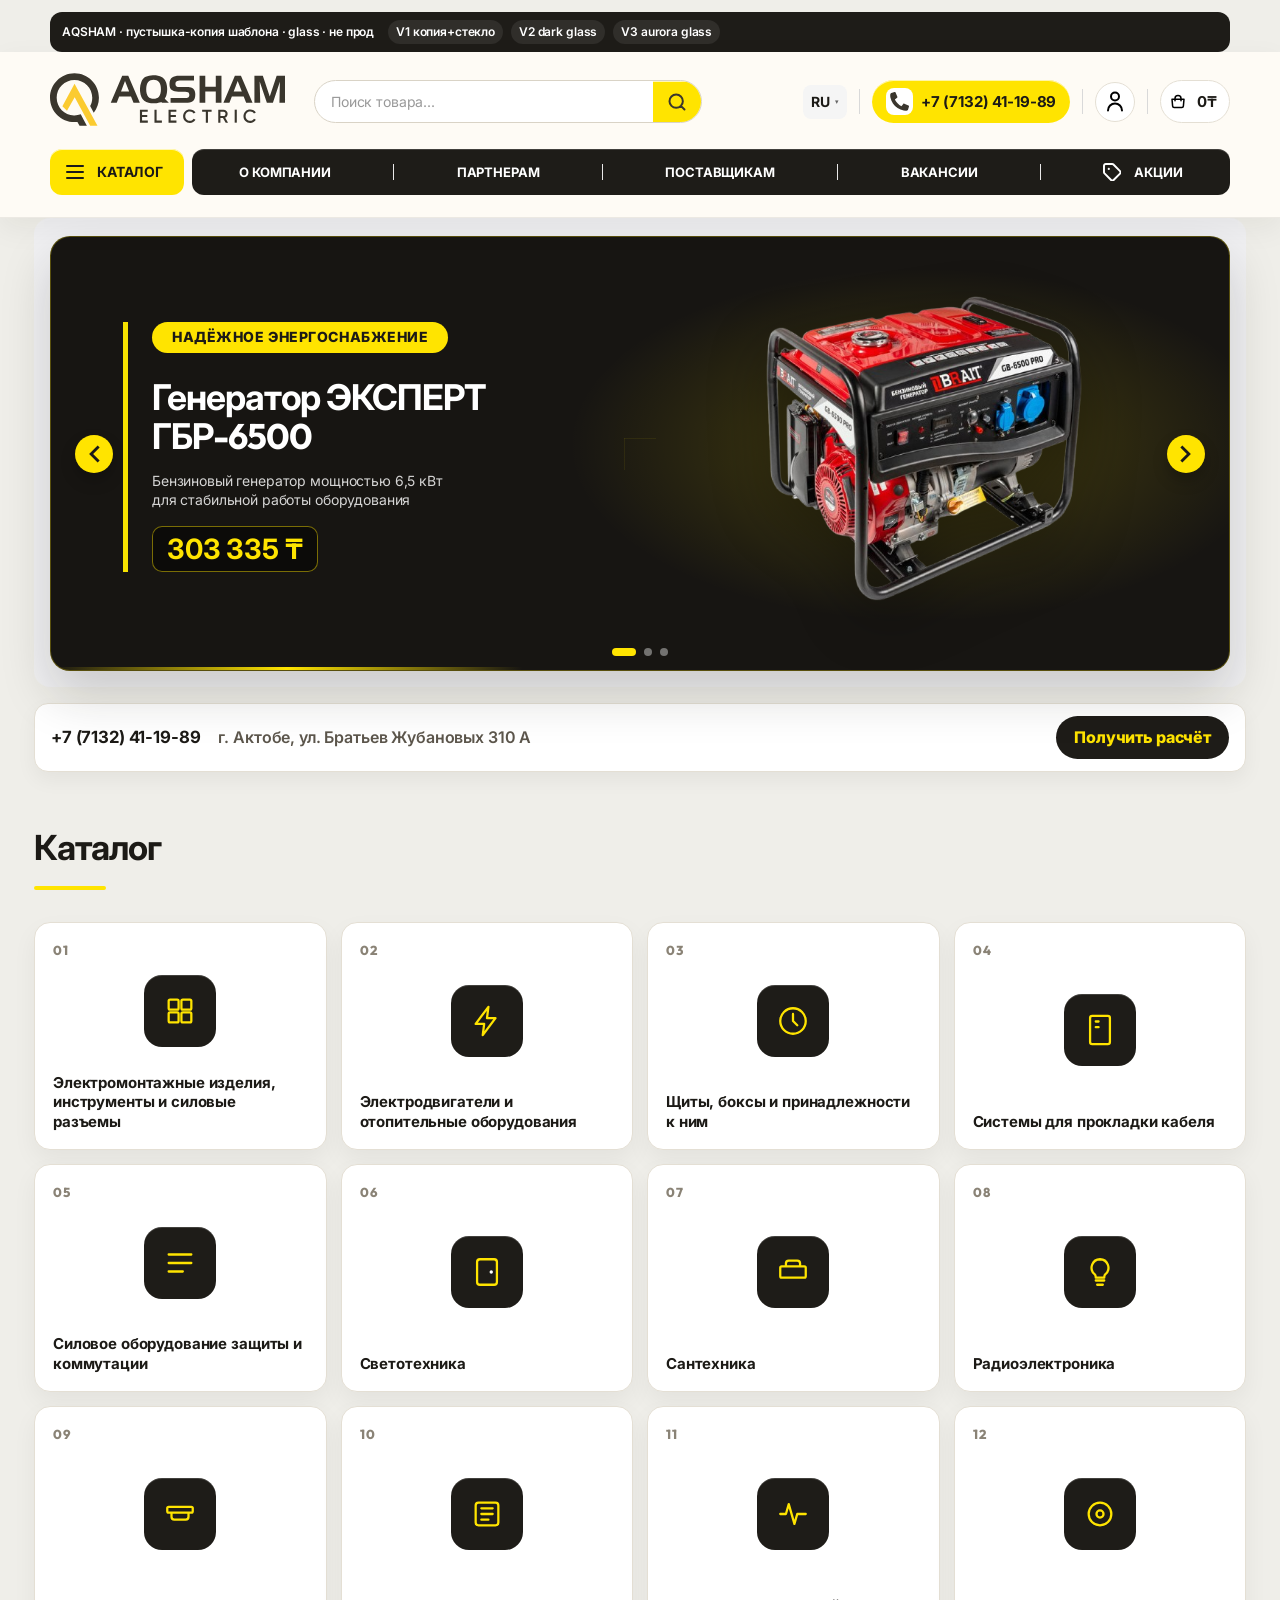
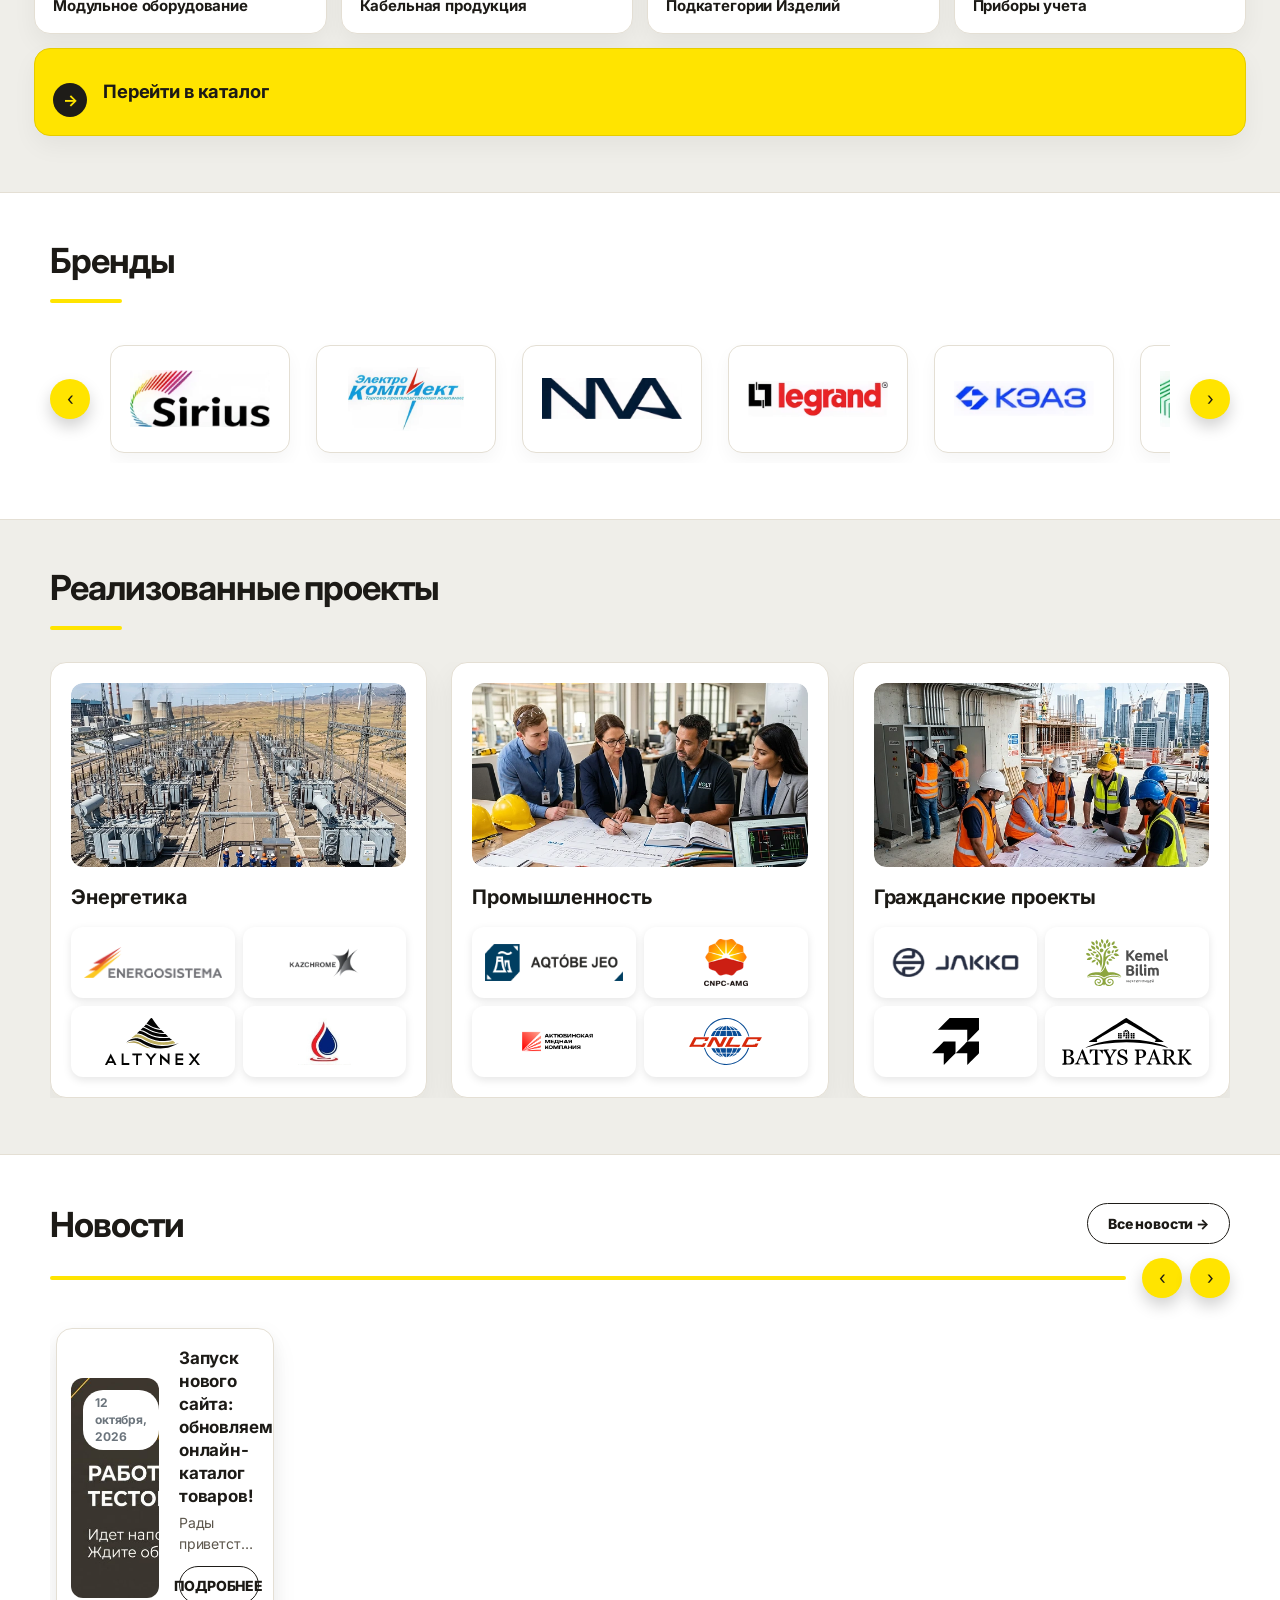
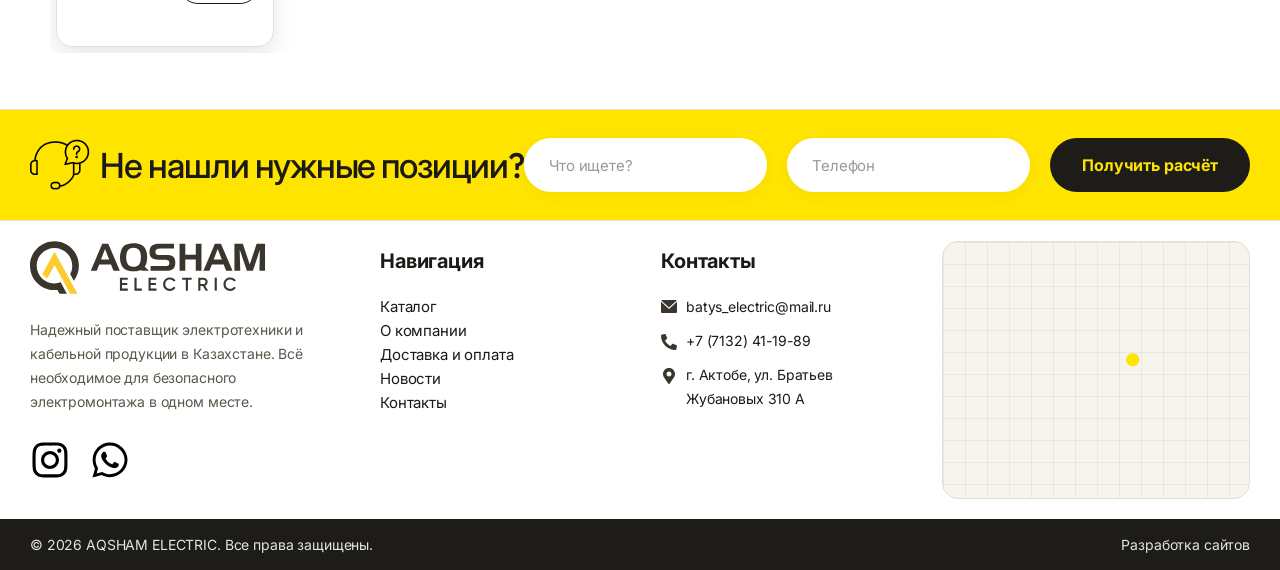
==== commit 4e27658e: "Replace washed glass with a solid industrial catalog. Keep every category, brand, project and news b" ====
--- a/index.html
+++ b/index.html
@@ -685,221 +685,593 @@
 
 			</section>
 
+	<div class="aq-actions container">
+		<a class="aq-actions__call" href="tel:+77132411989">+7 (7132) 41-19-89</a>
+		<span class="aq-actions__place">г. Актобе, ул. Братьев Жубановых 310 А</span>
+		<a class="aq-actions__quote" href="#quote">Получить расчёт</a>
+	</div>
+
+	<section class="cats container">
+
+		<h2 class="cats__title">Каталог</h2>
+
+		<div class="cats__line" aria-hidden="true"></div>
+
+				<div class="cats__grid">
+
+						<a class="cats__card" href="#product-category/elektromontazhnye-izdeliya/">
+
+				<span class="cats__trace" aria-hidden="true"><svg viewBox="0 0 100 100"><path d="M0 20 H50 V0"/><circle cx="50" cy="20" r="2.5"/></svg></span>
+
+				<span class="cats__num">01</span>
+
+				<span class="cats__img">
+
+					<span class="cats__icon" aria-hidden="true"><svg viewBox="0 0 24 24" fill="none" stroke-width="1.6"><rect x="4" y="4" width="7" height="7" rx="1"/><rect x="13" y="4" width="7" height="7" rx="1"/><rect x="4" y="13" width="7" height="7" rx="1"/><rect x="13" y="13" width="7" height="7" rx="1"/></svg></span>
+
+				</span>
+
+				<span class="cats__label" title="Электромонтажные изделия, инструменты и силовые разъемы">Электромонтажные изделия, инструменты и силовые разъемы</span>
+
+			</a>
+
+						<a class="cats__card" href="#product-category/elektrodvigateli-i-otoplenie/">
+
+				<span class="cats__trace" aria-hidden="true"><svg viewBox="0 0 100 100"><path d="M100 15 H55 V45"/><circle cx="55" cy="45" r="2.5"/></svg></span>
+
+				<span class="cats__num">02</span>
+
+				<span class="cats__img">
+
+					<span class="cats__icon" aria-hidden="true"><svg viewBox="0 0 24 24" fill="none" stroke-width="1.6"><path d="M13 2 4 14h6l-1 8 9-12h-6l1-8Z" stroke-linejoin="round"/></svg></span>
+
+				</span>
+
+				<span class="cats__label" title="Электродвигатели и отопительные оборудования">Электродвигатели и отопительные оборудования</span>
+
+			</a>
+
+						<a class="cats__card" href="#product-category/shchity-boksy/">
+
+				<span class="cats__trace" aria-hidden="true"><svg viewBox="0 0 100 100"><path d="M0 60 H40 V100"/><circle cx="40" cy="60" r="2.5"/></svg></span>
+
+				<span class="cats__num">03</span>
+
+				<span class="cats__img">
+
+					<span class="cats__icon" aria-hidden="true"><svg viewBox="0 0 24 24" fill="none" stroke-width="1.6"><circle cx="12" cy="12" r="9"/><path d="M12 7v5l3 3" stroke-linecap="round" stroke-linejoin="round"/></svg></span>
+
+				</span>
+
+				<span class="cats__label" title="Щиты, боксы и принадлежности к ним">Щиты, боксы и принадлежности к ним</span>
+
+			</a>
+
+						<a class="cats__card" href="#product-category/sistemy-prokladki-kabelya/">
+
+				<span class="cats__trace" aria-hidden="true"><svg viewBox="0 0 100 100"><path d="M100 60 H60 V20"/><circle cx="60" cy="60" r="2.5"/></svg></span>
+
+				<span class="cats__num">04</span>
+
+				<span class="cats__img">
+
+					<span class="cats__icon" aria-hidden="true"><svg viewBox="0 0 24 24" fill="none" stroke-width="1.6"><rect x="5" y="2" width="14" height="20" rx="1.5"/><path d="M9 6h2M9 10h2" stroke-linecap="round"/></svg></span>
+
+				</span>
+
+				<span class="cats__label" title="Системы для прокладки кабеля">Системы для прокладки кабеля</span>
+
+			</a>
+
+						<a class="cats__card" href="#product-category/silovoe-oborudovanie/">
+
+				<span class="cats__trace" aria-hidden="true"><svg viewBox="0 0 100 100"><path d="M0 40 H100"/><circle cx="50" cy="40" r="2.5"/></svg></span>
+
+				<span class="cats__num">05</span>
+
+				<span class="cats__img">
+
+					<span class="cats__icon" aria-hidden="true"><svg viewBox="0 0 24 24" fill="none" stroke-width="1.6"><path d="M4 6h16M4 12h16M4 18h10" stroke-linecap="round"/></svg></span>
+
+				</span>
+
+				<span class="cats__label" title="Силовое оборудование защиты и коммутации">Силовое оборудование защиты и коммутации</span>
+
+			</a>
+
+						<a class="cats__card" href="#product-category/svetotekhnika/">
+
+				<span class="cats__trace" aria-hidden="true"><svg viewBox="0 0 100 100"><path d="M0 15 H45 V45"/><circle cx="45" cy="45" r="2.5"/></svg></span>
+
+				<span class="cats__num">06</span>
+
+				<span class="cats__img">
+
+					<span class="cats__icon" aria-hidden="true"><svg viewBox="0 0 24 24" fill="none" stroke-width="1.6"><rect x="5" y="3" width="14" height="18" rx="2"/><circle cx="15" cy="12" r="1.2" fill="#fff" stroke="none"/></svg></span>
+
+				</span>
+
+				<span class="cats__label" title="Светотехника">Светотехника</span>
+
+			</a>
+
+						<a class="cats__card" href="#product-category/santekhnika/">
+
+				<span class="cats__trace" aria-hidden="true"><svg viewBox="0 0 100 100"><path d="M100 30 H50 V70"/><circle cx="50" cy="70" r="2.5"/></svg></span>
+
+				<span class="cats__num">07</span>
+
+				<span class="cats__img">
+
+					<span class="cats__icon" aria-hidden="true"><svg viewBox="0 0 24 24" fill="none" stroke-width="1.6"><rect x="3" y="8" width="18" height="8" rx="1"/><path d="M7 8V6a2 2 0 0 1 2-2h6a2 2 0 0 1 2 2v2"/></svg></span>
+
+				</span>
+
+				<span class="cats__label" title="Сантехника">Сантехника</span>
+
+			</a>
+
+						<a class="cats__card" href="#product-category/radioelektronika/">
+
+				<span class="cats__trace" aria-hidden="true"><svg viewBox="0 0 100 100"><path d="M0 50 H35 V0"/><circle cx="35" cy="50" r="2.5"/></svg></span>
+
+				<span class="cats__num">08</span>
+
+				<span class="cats__img">
+
+					<span class="cats__icon" aria-hidden="true"><svg viewBox="0 0 24 24" fill="none" stroke-width="1.6"><path d="M9 18h6M10 21h4M12 3a6 6 0 0 0-4 10.4c.6.5 1 1.2 1 2.1v.5h6v-.5c0-.9.4-1.6 1-2.1A6 6 0 0 0 12 3Z" stroke-linecap="round" stroke-linejoin="round"/></svg></span>
+
+				</span>
+
+				<span class="cats__label" title="Радиоэлектроника">Радиоэлектроника</span>
+
+			</a>
+
+						<a class="cats__card" href="#product-category/modulnoe-oborudovanie/">
+
+				<span class="cats__trace" aria-hidden="true"><svg viewBox="0 0 100 100"><path d="M100 70 H65 V100"/><circle cx="65" cy="70" r="2.5"/></svg></span>
+
+				<span class="cats__num">09</span>
+
+				<span class="cats__img">
+
+					<span class="cats__icon" aria-hidden="true"><svg viewBox="0 0 24 24" fill="none" stroke-width="1.6"><rect x="3" y="7" width="18" height="4" rx="1"/><path d="M6 11v3a2 2 0 0 0 2 2h8a2 2 0 0 0 2-2v-3"/></svg></span>
+
+				</span>
+
+				<span class="cats__label" title="Модульное оборудование">Модульное оборудование</span>
+
+			</a>
+
+						<a class="cats__card" href="#product-category/kabelnaya-produkciya/">
+
+				<span class="cats__trace" aria-hidden="true"><svg viewBox="0 0 100 100"><path d="M0 25 H60"/><circle cx="60" cy="25" r="2.5"/></svg></span>
+
+				<span class="cats__num">10</span>
+
+				<span class="cats__img">
+
+					<span class="cats__icon" aria-hidden="true"><svg viewBox="0 0 24 24" fill="none" stroke-width="1.6"><rect x="4" y="4" width="16" height="16" rx="2"/><path d="M8 8h8M8 12h8M8 16h5" stroke-linecap="round"/></svg></span>
+
+				</span>
+
+				<span class="cats__label" title="Кабельная продукция">Кабельная продукция</span>
+
+			</a>
+
+						<a class="cats__card" href="#product-category/podkategorii-izdeliy/">
+
+				<span class="cats__trace" aria-hidden="true"><svg viewBox="0 0 100 100"><path d="M100 45 H55 V85"/><circle cx="55" cy="45" r="2.5"/></svg></span>
+
+				<span class="cats__num">11</span>
+
+				<span class="cats__img">
+
+					<span class="cats__icon" aria-hidden="true"><svg viewBox="0 0 24 24" fill="none" stroke-width="1.6"><path d="M3 12h4l2-7 4 14 2-7h6" stroke-linecap="round" stroke-linejoin="round"/></svg></span>
+
+				</span>
+
+				<span class="cats__label" title="Подкатегории Изделий">Подкатегории Изделий</span>
+
+			</a>
+
+						<a class="cats__card" href="#product-category/pribory-ucheta/">
+
+				<span class="cats__trace" aria-hidden="true"><svg viewBox="0 0 100 100"><path d="M0 70 H50 V30"/><circle cx="50" cy="70" r="2.5"/></svg></span>
+
+				<span class="cats__num">12</span>
+
+				<span class="cats__img">
+
+					<span class="cats__icon" aria-hidden="true"><svg viewBox="0 0 24 24" fill="none" stroke-width="1.6"><circle cx="12" cy="12" r="8"/><circle cx="12" cy="12" r="2.5"/></svg></span>
+
+				</span>
+
+				<span class="cats__label" title="Приборы учета">Приборы учета</span>
+
+			</a>
+
+			
+
+			<a class="cats__card cats__card--all" href="#catalog/">
+
+				<span class="cats__trace" aria-hidden="true"><svg viewBox="0 0 100 100"><path d="M50 0 V100 M0 50 H100"/></svg></span>
+
+				<span class="cats__arrow" aria-hidden="true">→</span>
+
+				<span class="cats__label">Перейти в каталог</span>
+
+			</a>
+
+		</div>
+
+	</section>
+
 	
 
 		
 
-	<section class="cats container">
-
-		<h2 class="cats__title">Каталог</h2>
-
-		<div class="cats__line" aria-hidden="true"></div>
-
-				<div class="cats__grid">
-
-						<a class="cats__card" href="#product-category/elektromontazhnye-izdeliya/">
-
-				<span class="cats__trace" aria-hidden="true"><svg viewBox="0 0 100 100"><path d="M0 20 H50 V0"/><circle cx="50" cy="20" r="2.5"/></svg></span>
-
-				<span class="cats__num">01</span>
-
-				<span class="cats__img">
-
-					<span class="cats__icon" aria-hidden="true"><svg viewBox="0 0 24 24" fill="none" stroke-width="1.6"><rect x="4" y="4" width="7" height="7" rx="1"/><rect x="13" y="4" width="7" height="7" rx="1"/><rect x="4" y="13" width="7" height="7" rx="1"/><rect x="13" y="13" width="7" height="7" rx="1"/></svg></span>
-
-				</span>
-
-				<span class="cats__label" title="Электромонтажные изделия, инструменты и силовые разъемы">Электромонтажные изделия, инструменты и силовые разъемы</span>
-
-			</a>
-
-						<a class="cats__card" href="#product-category/elektrodvigateli-i-otoplenie/">
-
-				<span class="cats__trace" aria-hidden="true"><svg viewBox="0 0 100 100"><path d="M100 15 H55 V45"/><circle cx="55" cy="45" r="2.5"/></svg></span>
-
-				<span class="cats__num">02</span>
-
-				<span class="cats__img">
-
-					<span class="cats__icon" aria-hidden="true"><svg viewBox="0 0 24 24" fill="none" stroke-width="1.6"><path d="M13 2 4 14h6l-1 8 9-12h-6l1-8Z" stroke-linejoin="round"/></svg></span>
-
-				</span>
-
-				<span class="cats__label" title="Электродвигатели и отопительные оборудования">Электродвигатели и отопительные оборудования</span>
-
-			</a>
-
-						<a class="cats__card" href="#product-category/shchity-boksy/">
-
-				<span class="cats__trace" aria-hidden="true"><svg viewBox="0 0 100 100"><path d="M0 60 H40 V100"/><circle cx="40" cy="60" r="2.5"/></svg></span>
-
-				<span class="cats__num">03</span>
-
-				<span class="cats__img">
-
-					<span class="cats__icon" aria-hidden="true"><svg viewBox="0 0 24 24" fill="none" stroke-width="1.6"><circle cx="12" cy="12" r="9"/><path d="M12 7v5l3 3" stroke-linecap="round" stroke-linejoin="round"/></svg></span>
-
-				</span>
-
-				<span class="cats__label" title="Щиты, боксы и принадлежности к ним">Щиты, боксы и принадлежности к ним</span>
-
-			</a>
-
-						<a class="cats__card" href="#product-category/sistemy-prokladki-kabelya/">
-
-				<span class="cats__trace" aria-hidden="true"><svg viewBox="0 0 100 100"><path d="M100 60 H60 V20"/><circle cx="60" cy="60" r="2.5"/></svg></span>
-
-				<span class="cats__num">04</span>
-
-				<span class="cats__img">
-
-					<span class="cats__icon" aria-hidden="true"><svg viewBox="0 0 24 24" fill="none" stroke-width="1.6"><rect x="5" y="2" width="14" height="20" rx="1.5"/><path d="M9 6h2M9 10h2" stroke-linecap="round"/></svg></span>
-
-				</span>
-
-				<span class="cats__label" title="Системы для прокладки кабеля">Системы для прокладки кабеля</span>
-
-			</a>
-
-						<a class="cats__card" href="#product-category/silovoe-oborudovanie/">
-
-				<span class="cats__trace" aria-hidden="true"><svg viewBox="0 0 100 100"><path d="M0 40 H100"/><circle cx="50" cy="40" r="2.5"/></svg></span>
-
-				<span class="cats__num">05</span>
-
-				<span class="cats__img">
-
-					<span class="cats__icon" aria-hidden="true"><svg viewBox="0 0 24 24" fill="none" stroke-width="1.6"><path d="M4 6h16M4 12h16M4 18h10" stroke-linecap="round"/></svg></span>
-
-				</span>
-
-				<span class="cats__label" title="Силовое оборудование защиты и коммутации">Силовое оборудование защиты и коммутации</span>
-
-			</a>
-
-						<a class="cats__card" href="#product-category/svetotekhnika/">
-
-				<span class="cats__trace" aria-hidden="true"><svg viewBox="0 0 100 100"><path d="M0 15 H45 V45"/><circle cx="45" cy="45" r="2.5"/></svg></span>
-
-				<span class="cats__num">06</span>
-
-				<span class="cats__img">
-
-					<span class="cats__icon" aria-hidden="true"><svg viewBox="0 0 24 24" fill="none" stroke-width="1.6"><rect x="5" y="3" width="14" height="18" rx="2"/><circle cx="15" cy="12" r="1.2" fill="#fff" stroke="none"/></svg></span>
-
-				</span>
-
-				<span class="cats__label" title="Светотехника">Светотехника</span>
-
-			</a>
-
-						<a class="cats__card" href="#product-category/santekhnika/">
-
-				<span class="cats__trace" aria-hidden="true"><svg viewBox="0 0 100 100"><path d="M100 30 H50 V70"/><circle cx="50" cy="70" r="2.5"/></svg></span>
-
-				<span class="cats__num">07</span>
-
-				<span class="cats__img">
-
-					<span class="cats__icon" aria-hidden="true"><svg viewBox="0 0 24 24" fill="none" stroke-width="1.6"><rect x="3" y="8" width="18" height="8" rx="1"/><path d="M7 8V6a2 2 0 0 1 2-2h6a2 2 0 0 1 2 2v2"/></svg></span>
-
-				</span>
-
-				<span class="cats__label" title="Сантехника">Сантехника</span>
-
-			</a>
-
-						<a class="cats__card" href="#product-category/radioelektronika/">
-
-				<span class="cats__trace" aria-hidden="true"><svg viewBox="0 0 100 100"><path d="M0 50 H35 V0"/><circle cx="35" cy="50" r="2.5"/></svg></span>
-
-				<span class="cats__num">08</span>
-
-				<span class="cats__img">
-
-					<span class="cats__icon" aria-hidden="true"><svg viewBox="0 0 24 24" fill="none" stroke-width="1.6"><path d="M9 18h6M10 21h4M12 3a6 6 0 0 0-4 10.4c.6.5 1 1.2 1 2.1v.5h6v-.5c0-.9.4-1.6 1-2.1A6 6 0 0 0 12 3Z" stroke-linecap="round" stroke-linejoin="round"/></svg></span>
-
-				</span>
-
-				<span class="cats__label" title="Радиоэлектроника">Радиоэлектроника</span>
-
-			</a>
-
-						<a class="cats__card" href="#product-category/modulnoe-oborudovanie/">
-
-				<span class="cats__trace" aria-hidden="true"><svg viewBox="0 0 100 100"><path d="M100 70 H65 V100"/><circle cx="65" cy="70" r="2.5"/></svg></span>
-
-				<span class="cats__num">09</span>
-
-				<span class="cats__img">
-
-					<span class="cats__icon" aria-hidden="true"><svg viewBox="0 0 24 24" fill="none" stroke-width="1.6"><rect x="3" y="7" width="18" height="4" rx="1"/><path d="M6 11v3a2 2 0 0 0 2 2h8a2 2 0 0 0 2-2v-3"/></svg></span>
-
-				</span>
-
-				<span class="cats__label" title="Модульное оборудование">Модульное оборудование</span>
-
-			</a>
-
-						<a class="cats__card" href="#product-category/kabelnaya-produkciya/">
-
-				<span class="cats__trace" aria-hidden="true"><svg viewBox="0 0 100 100"><path d="M0 25 H60"/><circle cx="60" cy="25" r="2.5"/></svg></span>
-
-				<span class="cats__num">10</span>
-
-				<span class="cats__img">
-
-					<span class="cats__icon" aria-hidden="true"><svg viewBox="0 0 24 24" fill="none" stroke-width="1.6"><rect x="4" y="4" width="16" height="16" rx="2"/><path d="M8 8h8M8 12h8M8 16h5" stroke-linecap="round"/></svg></span>
-
-				</span>
-
-				<span class="cats__label" title="Кабельная продукция">Кабельная продукция</span>
-
-			</a>
-
-						<a class="cats__card" href="#product-category/podkategorii-izdeliy/">
-
-				<span class="cats__trace" aria-hidden="true"><svg viewBox="0 0 100 100"><path d="M100 45 H55 V85"/><circle cx="55" cy="45" r="2.5"/></svg></span>
-
-				<span class="cats__num">11</span>
-
-				<span class="cats__img">
-
-					<span class="cats__icon" aria-hidden="true"><svg viewBox="0 0 24 24" fill="none" stroke-width="1.6"><path d="M3 12h4l2-7 4 14 2-7h6" stroke-linecap="round" stroke-linejoin="round"/></svg></span>
-
-				</span>
-
-				<span class="cats__label" title="Подкатегории Изделий">Подкатегории Изделий</span>
-
-			</a>
-
-						<a class="cats__card" href="#product-category/pribory-ucheta/">
-
-				<span class="cats__trace" aria-hidden="true"><svg viewBox="0 0 100 100"><path d="M0 70 H50 V30"/><circle cx="50" cy="70" r="2.5"/></svg></span>
-
-				<span class="cats__num">12</span>
-
-				<span class="cats__img">
-
-					<span class="cats__icon" aria-hidden="true"><svg viewBox="0 0 24 24" fill="none" stroke-width="1.6"><circle cx="12" cy="12" r="8"/><circle cx="12" cy="12" r="2.5"/></svg></span>
-
-				</span>
-
-				<span class="cats__label" title="Приборы учета">Приборы учета</span>
-
-			</a>
+	
+
+	<section class="brands">
+
+		<div class="container">
+
+			<h2 class="brands__title">Бренды</h2>
+
+			<div class="brands__line"></div>
+
+			<div class="brands__carousel">
+
+				<button type="button" class="news__arrow brands__arrow brands__arrow--prev js-brands-prev" aria-label="Предыдущие бренды">‹</button>
+
+				<div class="brands__viewport">
+
+					<ul class="brands__track">
+
+												<li class="brand-card"><img src="/assets/brand-sirius.png" alt="Sirius" width="391" height="160"></li>
+
+												<li class="brand-card"><img src="/assets/brand-elektrokomplekt.png" alt="ЭлектроКомплект" width="380" height="208"></li>
+
+												<li class="brand-card"><img src="/assets/brand-nva.png" alt="NVA" width="372" height="108"></li>
+
+												<li class="brand-card"><img src="/assets/brand-legrand.png" alt="Legrand" width="391" height="101"></li>
+
+												<li class="brand-card"><img src="/assets/brand-keaz.png" alt="КЭАЗ" width="386" height="97"></li>
+
+												<li class="brand-card"><img src="/assets/brand-install.png" alt="Install Group of Companies" width="391" height="157"></li>
+
+												<li class="brand-card"><img src="/assets/brand-lezard.png" alt="Lezard" width="386" height="78"></li>
+
+												<li class="brand-card"><img src="/assets/brand-russkiy-svet.png" alt="Русский Свет" width="386" height="50"></li>
+
+												<li class="brand-card"><img src="/assets/brand-expert-kabel.png" alt="Кабельный завод «Эксперт-Кабель»" width="386" height="63"></li>
+
+												<li class="brand-card"><img src="/assets/brand-bylectrica.png" alt="Bylectrica" width="386" height="105"></li>
+
+												<li class="brand-card"><img src="/assets/brand-navigator.png" alt="Navigator Group" width="289" height="143"></li>
+
+											</ul>
+
+				</div>
+
+				<button type="button" class="news__arrow brands__arrow brands__arrow--next js-brands-next" aria-label="Следующие бренды">›</button>
+
+			</div>
+
+		</div>
+
+	</section>
+
+	
+
+		
+
+	<section class="projects">
+
+		<div class="container">
+
+			<h2 class="projects__title">Реализованные проекты</h2>
+
+			<div class="projects__line"></div>
+
+			<div class="projects__carousel">
+
+				<div class="projects__viewport">
+
+				<div class="projects__track">
+
+										<article class="project-card">
+
+						<span class="project-card__media"><img class="project-card__photo" src="/assets/project-1.png" alt="Энергетика" width="687" height="328"></span>
+
+						<h3 class="project-card__title">Энергетика</h3>
+
+																		<ul class="project-card__logos">
+
+														<li class="project-card__logo project-card__logo--link js-company-logo"
+
+																role="button" tabindex="0"
+
+								data-company-title="ТОО «Энергосистема»"
+
+								data-company-text="Энергопередающая компания, обеспечивающая передачу и распределение электрической энергии в Актюбинской области. Развивает электросетевую инфраструктуру, повышая надежность и качество электроснабжения."
+
+								aria-label="Подробнее: ТОО «Энергосистема»"
+
+								>
+
+								<img src="/assets/project-logo-energosistema.png" alt="" width="1134" height="254">
+
+							</li>
+
+														<li class="project-card__logo project-card__logo--link js-company-logo"
+
+																role="button" tabindex="0"
+
+								data-company-title="АО «ТНК «Казхром»"
+
+								data-company-text="Крупная горно-металлургическая компания Казахстана, специализирующаяся на добыче хромовой руды и производстве ферросплавов. Развивает современные технологии, экологические инициативы и устойчивое производство."
+
+								aria-label="Подробнее: АО «ТНК «Казхром»"
+
+								>
+
+								<img src="/assets/project-logo-kazchrome.png" alt="" width="960" height="480">
+
+							</li>
+
+														<li class="project-card__logo project-card__logo--link js-company-logo"
+
+																role="button" tabindex="0"
+
+								data-company-title="AO «AltynEx Company»"
+
+								data-company-text="Золотодобывающая компания Казахстана, разрабатывающая месторождение «Юбилейное» в Актюбинской области. Осуществляет деятельность, соблюдая принципы устойчивого развития, корпоративной ответственности и эффективного управления."
+
+								aria-label="Подробнее: AO «AltynEx Company»"
+
+								>
+
+								<img src="/assets/project-logo-1-4.svg" alt="">
+
+							</li>
+
+														<li class="project-card__logo project-card__logo--link js-company-logo"
+
+																role="button" tabindex="0"
+
+								data-company-title="АО “Aqtobe su-energy group”"
+
+								data-company-text="Коммунальное предприятие, обеспечивающее жителей и организации Актобе услугами тепло- и водоснабжения, водоотведения. Основное направление - надежная эксплуатация инженерной инфраструктуры и коммунальных сетей."
+
+								aria-label="Подробнее: АО “Aqtobe su-energy group”"
+
+								>
+
+								<img src="/assets/photo_2026-08-06_11-03-52.jpg" alt="" width="203" height="179">
+
+							</li>
+
+													</ul>
+
+											</article>
+
+										<article class="project-card">
+
+						<span class="project-card__media"><img class="project-card__photo" src="/assets/project-2.png" alt="Промышленность" width="687" height="328"></span>
+
+						<h3 class="project-card__title">Промышленность</h3>
+
+																		<ul class="project-card__logos">
+
+														<li class="project-card__logo project-card__logo--link js-company-logo"
+
+																role="button" tabindex="0"
+
+								data-company-title="Актобе ТЭЦ"
+
+								data-company-text="Энергетическое предприятие, обеспечивающее производство электрической и тепловой энергии. Развивает генерирующие мощности, поддерживая надежное энергоснабжение жителей, предприятий и инфраструктуры Актобе."
+
+								aria-label="Подробнее: Актобе ТЭЦ"
+
+								>
+
+								<img src="/assets/project-logo-aqtobe-jeo.png" alt="" width="354" height="94">
+
+							</li>
+
+														<li class="project-card__logo project-card__logo--link js-company-logo"
+
+																role="button" tabindex="0"
+
+								data-company-title="АО «СНПС-Актобемунайгаз»"
+
+								data-company-text="Одно из ведущих нефтегазовых предприятий Казахстана. Основное направление - разведка, добыча и разработка нефтегазовых месторождений, способствующие развитию экономики Актюбинской области."
+
+								aria-label="Подробнее: АО «СНПС-Актобемунайгаз»"
+
+								>
+
+								<img src="/assets/project-logo-cnpc-amg.png" alt="" width="68" height="73">
+
+							</li>
+
+														<li class="project-card__logo project-card__logo--link js-company-logo"
+
+																role="button" tabindex="0"
+
+								data-company-title="Актюбинская медная компания"
+
+								data-company-text="Крупное горнодобывающее предприятие Казахстана, специализирующееся на добыче и переработке медных и цинковых руд. Внедряет современные технологии обогащения и цифровизации производства."
+
+								aria-label="Подробнее: Актюбинская медная компания"
+
+								>
+
+								<img src="/assets/project-logo-amk.png" alt="" width="480" height="127">
+
+							</li>
+
+														<li class="project-card__logo project-card__logo--link js-company-logo"
+
+																role="button" tabindex="0"
+
+								data-company-title="ТОО «CNLC International Kazakhstan Inc»"
+
+								data-company-text="Компания нефтесервисной отрасли, предоставляющая геофизические исследования, каротаж, испытание скважин и другие технические услуги для разведки и разработки нефтегазовых месторождений."
+
+								aria-label="Подробнее: ТОО «CNLC International Kazakhstan Inc»"
+
+								>
+
+								<img src="/assets/project-logo-2-4.svg" alt="">
+
+							</li>
+
+													</ul>
+
+											</article>
+
+										<article class="project-card">
+
+						<span class="project-card__media"><img class="project-card__photo" src="/assets/project-3.png" alt="Гражданские проекты" width="687" height="328"></span>
+
+						<h3 class="project-card__title">Гражданские проекты</h3>
+
+																		<ul class="project-card__logos">
+
+														<li class="project-card__logo project-card__logo--link js-company-logo"
+
+																role="button" tabindex="0"
+
+								data-company-title="JAKKO"
+
+								data-company-text="Производитель инженерных систем, выпускающий трубы и комплектующие для водоснабжения, отопления и канализации. Развивает современные производственные мощности и поставляет продукцию на рынки СНГ."
+
+								aria-label="Подробнее: JAKKO"
+
+								>
+
+								<img src="/assets/project-logo-jakko.png" alt="" width="253" height="53">
+
+							</li>
+
+														<li class="project-card__logo project-card__logo--link js-company-logo"
+
+																role="button" tabindex="0"
+
+								data-company-title="Kemel Bilim"
+
+								data-company-text="Образовательная организация, развивающая современные школы и образовательные проекты. Основное направление - создание качественной образовательной среды и внедрение современных методик обучения."
+
+								aria-label="Подробнее: Kemel Bilim"
+
+								>
+
+								<img src="/assets/project-logo-3-2.svg" alt="">
+
+							</li>
+
+														<li class="project-card__logo project-card__logo--link js-company-logo"
+
+																role="button" tabindex="0"
+
+								data-company-title="Rakhmet Construction Group"
+
+								data-company-text="Строительная компания, специализирующаяся на возведении жилой недвижимости. Создает современные жилые комплексы, сочетая многолетний опыт строительства с высокими стандартами качества."
+
+								aria-label="Подробнее: Rakhmet Construction Group"
+
+								>
+
+								<img src="/assets/project-logo-3-3.svg" alt="">
+
+							</li>
+
+														<li class="project-card__logo project-card__logo--link js-company-logo"
+
+																role="button" tabindex="0"
+
+								data-company-title="Batys Park"
+
+								data-company-text="Современный коттеджный городок с закрытой территорией и развитой инфраструктурой. Предлагает комфортную, безопасную среду для жизни, сочетая качественное благоустройство и современные инженерные решения."
+
+								aria-label="Подробнее: Batys Park"
+
+								>
+
+								<img src="/assets/project-logo-3-4.svg" alt="">
+
+							</li>
+
+													</ul>
+
+											</article>
+
+									</div>
+
+				</div>
+
+							</div>
+
+		</div>
+
+	</section>
+
+	
+
+		
 
 			
 
-			<a class="cats__card cats__card--all" href="#catalog/">
-
-				<span class="cats__trace" aria-hidden="true"><svg viewBox="0 0 100 100"><path d="M50 0 V100 M0 50 H100"/></svg></span>
-
-				<span class="cats__arrow" aria-hidden="true">→</span>
-
-				<span class="cats__label">Перейти в каталог</span>
-
-			</a>
+	<section class="home-news js-strip">
+
+		<div class="container">
+
+			<div class="strip__head">
+
+				<h2 class="newin__title">Новости</h2>
+
+				<a class="strip__all" href="#news/">Все новости →</a>
+
+			</div>
+
+			<div class="strip__rule">
+
+				<span class="strip__line" aria-hidden="true"></span>
+
+				<div class="strip__arrows">
+
+					<button type="button" class="news__arrow js-strip-prev" aria-label="Назад">‹</button>
+
+					<button type="button" class="news__arrow js-strip-next" aria-label="Вперёд">›</button>
+
+				</div>
+
+			</div>
+
+			<ul class="home-news__track js-strip-track">
+
+								<li class="news-card">
+
+					<span class="news-card__media">
+
+						<img class="news-card__image" src="/assets/gemini_generated_image_d06cncd06cncd06c-2-scaled-e1791837827609-1024x437.jpg" alt="Запуск нового сайта: обновляем онлайн-каталог товаров!" width="361" height="170" loading="lazy">
+
+						<span class="news-card__date">12 октября, 2026</span>
+
+					</span>
+
+					<p class="news-card__title">Запуск нового сайта: обновляем онлайн-каталог товаров!</p>
+
+											<p class="news-card__excerpt">Рады приветствовать вас на нашем новом официальном сайте! Мы работаем на рынке уже более 1…</p>
+
+										<a class="news-card__btn" href="#zapusk-novogo-sajta-obnovlyaem-onlajn-katalog-tovarov/">Подробнее</a>
+
+				</li>
+
+							</ul>
 
 		</div>
 
@@ -907,381 +1279,11 @@
 
 	
 
-		
-
-	
-
-	<section class="brands">
-
-		<div class="container">
-
-			<h2 class="brands__title">Бренды</h2>
-
-			<div class="brands__line"></div>
-
-			<div class="brands__carousel">
-
-				<button type="button" class="news__arrow brands__arrow brands__arrow--prev js-brands-prev" aria-label="Предыдущие бренды">‹</button>
-
-				<div class="brands__viewport">
-
-					<ul class="brands__track">
-
-												<li class="brand-card"><img src="/assets/brand-sirius.png" alt="Sirius" width="391" height="160"></li>
-
-												<li class="brand-card"><img src="/assets/brand-elektrokomplekt.png" alt="ЭлектроКомплект" width="380" height="208"></li>
-
-												<li class="brand-card"><img src="/assets/brand-nva.png" alt="NVA" width="372" height="108"></li>
-
-												<li class="brand-card"><img src="/assets/brand-legrand.png" alt="Legrand" width="391" height="101"></li>
-
-												<li class="brand-card"><img src="/assets/brand-keaz.png" alt="КЭАЗ" width="386" height="97"></li>
-
-												<li class="brand-card"><img src="/assets/brand-install.png" alt="Install Group of Companies" width="391" height="157"></li>
-
-												<li class="brand-card"><img src="/assets/brand-lezard.png" alt="Lezard" width="386" height="78"></li>
-
-												<li class="brand-card"><img src="/assets/brand-russkiy-svet.png" alt="Русский Свет" width="386" height="50"></li>
-
-												<li class="brand-card"><img src="/assets/brand-expert-kabel.png" alt="Кабельный завод «Эксперт-Кабель»" width="386" height="63"></li>
-
-												<li class="brand-card"><img src="/assets/brand-bylectrica.png" alt="Bylectrica" width="386" height="105"></li>
-
-												<li class="brand-card"><img src="/assets/brand-navigator.png" alt="Navigator Group" width="289" height="143"></li>
-
-											</ul>
-
-				</div>
-
-				<button type="button" class="news__arrow brands__arrow brands__arrow--next js-brands-next" aria-label="Следующие бренды">›</button>
-
-			</div>
-
-		</div>
-
-	</section>
-
-	
-
-		
-
-	<section class="projects">
-
-		<div class="container">
-
-			<h2 class="projects__title">Реализованные проекты</h2>
-
-			<div class="projects__line"></div>
-
-			<div class="projects__carousel">
-
-				<div class="projects__viewport">
-
-				<div class="projects__track">
-
-										<article class="project-card">
-
-						<span class="project-card__media"><img class="project-card__photo" src="/assets/project-1.png" alt="Энергетика" width="687" height="328"></span>
-
-						<h3 class="project-card__title">Энергетика</h3>
-
-																		<ul class="project-card__logos">
-
-														<li class="project-card__logo project-card__logo--link js-company-logo"
-
-																role="button" tabindex="0"
-
-								data-company-title="ТОО «Энергосистема»"
-
-								data-company-text="Энергопередающая компания, обеспечивающая передачу и распределение электрической энергии в Актюбинской области. Развивает электросетевую инфраструктуру, повышая надежность и качество электроснабжения."
-
-								aria-label="Подробнее: ТОО «Энергосистема»"
-
-								>
-
-								<img src="/assets/project-logo-energosistema.png" alt="" width="1134" height="254">
-
-							</li>
-
-														<li class="project-card__logo project-card__logo--link js-company-logo"
-
-																role="button" tabindex="0"
-
-								data-company-title="АО «ТНК «Казхром»"
-
-								data-company-text="Крупная горно-металлургическая компания Казахстана, специализирующаяся на добыче хромовой руды и производстве ферросплавов. Развивает современные технологии, экологические инициативы и устойчивое производство."
-
-								aria-label="Подробнее: АО «ТНК «Казхром»"
-
-								>
-
-								<img src="/assets/project-logo-kazchrome.png" alt="" width="960" height="480">
-
-							</li>
-
-														<li class="project-card__logo project-card__logo--link js-company-logo"
-
-																role="button" tabindex="0"
-
-								data-company-title="AO «AltynEx Company»"
-
-								data-company-text="Золотодобывающая компания Казахстана, разрабатывающая месторождение «Юбилейное» в Актюбинской области. Осуществляет деятельность, соблюдая принципы устойчивого развития, корпоративной ответственности и эффективного управления."
-
-								aria-label="Подробнее: AO «AltynEx Company»"
-
-								>
-
-								<img src="/assets/project-logo-1-4.svg" alt="">
-
-							</li>
-
-														<li class="project-card__logo project-card__logo--link js-company-logo"
-
-																role="button" tabindex="0"
-
-								data-company-title="АО “Aqtobe su-energy group”"
-
-								data-company-text="Коммунальное предприятие, обеспечивающее жителей и организации Актобе услугами тепло- и водоснабжения, водоотведения. Основное направление - надежная эксплуатация инженерной инфраструктуры и коммунальных сетей."
-
-								aria-label="Подробнее: АО “Aqtobe su-energy group”"
-
-								>
-
-								<img src="/assets/photo_2026-08-06_11-03-52.jpg" alt="" width="203" height="179">
-
-							</li>
-
-													</ul>
-
-											</article>
-
-										<article class="project-card">
-
-						<span class="project-card__media"><img class="project-card__photo" src="/assets/project-2.png" alt="Промышленность" width="687" height="328"></span>
-
-						<h3 class="project-card__title">Промышленность</h3>
-
-																		<ul class="project-card__logos">
-
-														<li class="project-card__logo project-card__logo--link js-company-logo"
-
-																role="button" tabindex="0"
-
-								data-company-title="Актобе ТЭЦ"
-
-								data-company-text="Энергетическое предприятие, обеспечивающее производство электрической и тепловой энергии. Развивает генерирующие мощности, поддерживая надежное энергоснабжение жителей, предприятий и инфраструктуры Актобе."
-
-								aria-label="Подробнее: Актобе ТЭЦ"
-
-								>
-
-								<img src="/assets/project-logo-aqtobe-jeo.png" alt="" width="354" height="94">
-
-							</li>
-
-														<li class="project-card__logo project-card__logo--link js-company-logo"
-
-																role="button" tabindex="0"
-
-								data-company-title="АО «СНПС-Актобемунайгаз»"
-
-								data-company-text="Одно из ведущих нефтегазовых предприятий Казахстана. Основное направление - разведка, добыча и разработка нефтегазовых месторождений, способствующие развитию экономики Актюбинской области."
-
-								aria-label="Подробнее: АО «СНПС-Актобемунайгаз»"
-
-								>
-
-								<img src="/assets/project-logo-cnpc-amg.png" alt="" width="68" height="73">
-
-							</li>
-
-														<li class="project-card__logo project-card__logo--link js-company-logo"
-
-																role="button" tabindex="0"
-
-								data-company-title="Актюбинская медная компания"
-
-								data-company-text="Крупное горнодобывающее предприятие Казахстана, специализирующееся на добыче и переработке медных и цинковых руд. Внедряет современные технологии обогащения и цифровизации производства."
-
-								aria-label="Подробнее: Актюбинская медная компания"
-
-								>
-
-								<img src="/assets/project-logo-amk.png" alt="" width="480" height="127">
-
-							</li>
-
-														<li class="project-card__logo project-card__logo--link js-company-logo"
-
-																role="button" tabindex="0"
-
-								data-company-title="ТОО «CNLC International Kazakhstan Inc»"
-
-								data-company-text="Компания нефтесервисной отрасли, предоставляющая геофизические исследования, каротаж, испытание скважин и другие технические услуги для разведки и разработки нефтегазовых месторождений."
-
-								aria-label="Подробнее: ТОО «CNLC International Kazakhstan Inc»"
-
-								>
-
-								<img src="/assets/project-logo-2-4.svg" alt="">
-
-							</li>
-
-													</ul>
-
-											</article>
-
-										<article class="project-card">
-
-						<span class="project-card__media"><img class="project-card__photo" src="/assets/project-3.png" alt="Гражданские проекты" width="687" height="328"></span>
-
-						<h3 class="project-card__title">Гражданские проекты</h3>
-
-																		<ul class="project-card__logos">
-
-														<li class="project-card__logo project-card__logo--link js-company-logo"
-
-																role="button" tabindex="0"
-
-								data-company-title="JAKKO"
-
-								data-company-text="Производитель инженерных систем, выпускающий трубы и комплектующие для водоснабжения, отопления и канализации. Развивает современные производственные мощности и поставляет продукцию на рынки СНГ."
-
-								aria-label="Подробнее: JAKKO"
-
-								>
-
-								<img src="/assets/project-logo-jakko.png" alt="" width="253" height="53">
-
-							</li>
-
-														<li class="project-card__logo project-card__logo--link js-company-logo"
-
-																role="button" tabindex="0"
-
-								data-company-title="Kemel Bilim"
-
-								data-company-text="Образовательная организация, развивающая современные школы и образовательные проекты. Основное направление - создание качественной образовательной среды и внедрение современных методик обучения."
-
-								aria-label="Подробнее: Kemel Bilim"
-
-								>
-
-								<img src="/assets/project-logo-3-2.svg" alt="">
-
-							</li>
-
-														<li class="project-card__logo project-card__logo--link js-company-logo"
-
-																role="button" tabindex="0"
-
-								data-company-title="Rakhmet Construction Group"
-
-								data-company-text="Строительная компания, специализирующаяся на возведении жилой недвижимости. Создает современные жилые комплексы, сочетая многолетний опыт строительства с высокими стандартами качества."
-
-								aria-label="Подробнее: Rakhmet Construction Group"
-
-								>
-
-								<img src="/assets/project-logo-3-3.svg" alt="">
-
-							</li>
-
-														<li class="project-card__logo project-card__logo--link js-company-logo"
-
-																role="button" tabindex="0"
-
-								data-company-title="Batys Park"
-
-								data-company-text="Современный коттеджный городок с закрытой территорией и развитой инфраструктурой. Предлагает комфортную, безопасную среду для жизни, сочетая качественное благоустройство и современные инженерные решения."
-
-								aria-label="Подробнее: Batys Park"
-
-								>
-
-								<img src="/assets/project-logo-3-4.svg" alt="">
-
-							</li>
-
-													</ul>
-
-											</article>
-
-									</div>
-
-				</div>
-
-							</div>
-
-		</div>
-
-	</section>
-
-	
-
-		
-
-			
-
-	<section class="home-news js-strip">
-
-		<div class="container">
-
-			<div class="strip__head">
-
-				<h2 class="newin__title">Новости</h2>
-
-				<a class="strip__all" href="#news/">Все новости →</a>
-
-			</div>
-
-			<div class="strip__rule">
-
-				<span class="strip__line" aria-hidden="true"></span>
-
-				<div class="strip__arrows">
-
-					<button type="button" class="news__arrow js-strip-prev" aria-label="Назад">‹</button>
-
-					<button type="button" class="news__arrow js-strip-next" aria-label="Вперёд">›</button>
-
-				</div>
-
-			</div>
-
-			<ul class="home-news__track js-strip-track">
-
-								<li class="news-card">
-
-					<span class="news-card__media">
-
-						<img class="news-card__image" src="/assets/gemini_generated_image_d06cncd06cncd06c-2-scaled-e1791837827609-1024x437.jpg" alt="Запуск нового сайта: обновляем онлайн-каталог товаров!" width="361" height="170" loading="lazy">
-
-						<span class="news-card__date">12 октября, 2026</span>
-
-					</span>
-
-					<p class="news-card__title">Запуск нового сайта: обновляем онлайн-каталог товаров!</p>
-
-											<p class="news-card__excerpt">Рады приветствовать вас на нашем новом официальном сайте! Мы работаем на рынке уже более 1…</p>
-
-										<a class="news-card__btn" href="#zapusk-novogo-sajta-obnovlyaem-onlajn-katalog-tovarov/">Подробнее</a>
-
-				</li>
-
-							</ul>
-
-		</div>
-
-	</section>
-
-	
-
 	</main>
 
 <footer class="footer">
 
-	<div class="footer-cta">
+	<div class="footer-cta" id="quote">
 
 		<div class="footer-cta__inner">
 
--- a/css/glass.css
+++ b/css/glass.css
@@ -1,362 +1,120 @@
-/* AQSHAM — Liquid Glass (2025–2026)
-   Frosted panels, specular rims, brand yellow + brown.
-   Loaded after theme-clone.css. Variants override the tokens below. */
-
-:root {
-  --liq-blur: 22px;
-  --liq-sat: 1.8;
-  --liq-radius: 22px;
-  --liq-title: clamp(1.65rem, 1.15rem + 1.5vw, 2.4rem);
-}
+/* AQSHAM Electric — industrial catalog.
+   Graphite + brand yellow. Liquid glass only on the header, menu and mobile bar.
+   Cards are solid. Nothing in this file hides content. */
 
 body.aq-clone {
-  --liq-canvas: #f4efe6;
-  --liq-ink: #2b271f;
-  --liq-muted: #5e584e;
-  --liq-glass: rgba(255, 255, 255, 0.58);
-  --liq-glass-strong: rgba(255, 255, 255, 0.78);
-  --liq-line: rgba(255, 255, 255, 0.72);
-  --liq-shadow: rgba(48, 36, 12, 0.16);
-  --liq-dark: rgba(42, 38, 32, 0.62);
-  --blob-a: rgba(255, 214, 0, 0.55);
-  --blob-b: rgba(120, 210, 255, 0.38);
-  --blob-c: rgba(255, 168, 72, 0.34);
-  color: var(--liq-ink);
-  background: transparent !important;
+  --ink: #1c1a16;
+  --muted: #5c564c;
+  --paper: #efeee9;
+  --card: #ffffff;
+  --line: #e4dfd4;
+  --graphite: #1e1c18;
+  --yellow: #ffe400;
+  background: var(--paper) !important;
+  color: var(--ink);
   font-family: Inter, "Gotham Pro", Arial, sans-serif;
 }
 
-body.variant-v2 {
-  --liq-canvas: #100e0c;
-  --liq-ink: #f6f1e6;
-  --liq-muted: #cfc6b6;
-  --liq-glass: rgba(255, 255, 255, 0.08);
-  --liq-glass-strong: rgba(255, 255, 255, 0.14);
-  --liq-line: rgba(255, 255, 255, 0.18);
-  --liq-shadow: rgba(0, 0, 0, 0.4);
-  --liq-dark: rgba(12, 10, 8, 0.55);
-  --blob-a: rgba(255, 214, 0, 0.22);
-  --blob-b: rgba(120, 210, 255, 0.16);
-  --blob-c: rgba(255, 150, 60, 0.14);
-}
-
-body.variant-v3 {
-  --liq-canvas: #070914;
-  --liq-ink: #f4f7ff;
-  --liq-muted: #c5d0e6;
-  --liq-glass: rgba(255, 255, 255, 0.09);
-  --liq-glass-strong: rgba(255, 255, 255, 0.16);
-  --liq-line: rgba(255, 255, 255, 0.22);
-  --liq-shadow: rgba(0, 0, 0, 0.45);
-  --liq-dark: rgba(8, 12, 28, 0.5);
-  --blob-a: rgba(255, 220, 60, 0.42);
-  --blob-b: rgba(80, 130, 255, 0.45);
-  --blob-c: rgba(90, 230, 255, 0.32);
-}
-
-/* Moving wash behind the glass */
-.liq-bg {
-  position: fixed;
-  inset: 0;
-  z-index: -1;
-  overflow: hidden;
-  pointer-events: none;
-  background: var(--liq-canvas);
-}
-
-.liq-blob {
-  position: absolute;
-  width: min(52vw, 640px);
-  height: min(52vw, 640px);
-  border-radius: 50%;
-  filter: blur(46px);
-  opacity: 0.95;
-  will-change: transform;
-  animation: liq-drift 26s ease-in-out infinite alternate;
-}
-
-.liq-blob--gold {
-  top: -12%;
-  left: -8%;
-  background: var(--blob-a);
-}
-
-.liq-blob--cyan {
-  top: 8%;
-  right: -12%;
-  background: var(--blob-b);
-  animation-duration: 32s;
-  animation-delay: -8s;
-}
-
-.liq-blob--amber {
-  bottom: -18%;
-  left: 28%;
-  background: var(--blob-c);
-  animation-duration: 36s;
-  animation-delay: -4s;
-}
-
-@keyframes liq-drift {
-  from { transform: translate3d(0, 0, 0) scale(1); }
-  to { transform: translate3d(6%, -4%, 0) scale(1.08); }
-}
-
-/* Shared frosted surface + specular rim */
-.header,
-.header-mobile,
-.nav__list,
-.nav__catalog-btn,
-.burger,
-.news-slider,
-.cats__card,
-.brand-card,
-.project-card,
-.news-card,
-.footer-cta,
-.footer-main,
-.footer-copyright,
-.tab-bar,
-.catalog-menu,
-.header__search,
-.header__cart,
-.header__user,
-.lang__toggle,
-.search-mobile__form,
-.news-slider__arrow,
-.news__arrow,
-.footer-cta__btn,
-.footer-cta__input,
-.news-card__btn,
-.strip__all,
-.news-slide__price,
-.news-slide__badge {
-  position: relative;
-}
-
-.header,
-.burger,
-.news-slider,
-.cats__card,
-.brand-card,
-.project-card,
-.news-card,
-.footer-main,
-.catalog-menu,
-.header__search,
-.search-mobile__form {
-  background: linear-gradient(180deg, var(--liq-glass-strong), var(--liq-glass)) !important;
-  border: 1px solid var(--liq-line) !important;
-  box-shadow:
-    inset 0 1px 0 rgba(255, 255, 255, 0.72),
-    inset 0 -1px 0 rgba(255, 255, 255, 0.18),
-    0 18px 40px -22px var(--liq-shadow),
-    0 2px 8px rgba(48, 36, 12, 0.04) !important;
-  backdrop-filter: blur(var(--liq-blur)) saturate(var(--liq-sat));
-  -webkit-backdrop-filter: blur(var(--liq-blur)) saturate(var(--liq-sat));
-}
-
-.news-slider::before,
-.cats__card::before,
-.project-card::before,
-.news-card::before,
-.brand-card::before,
-.footer-cta::before,
-.nav__list::before,
-.header::before {
-  content: "";
-  position: absolute;
-  inset: 0;
-  border-radius: inherit;
-  padding: 1.25px;
-  background: linear-gradient(
-    145deg,
-    rgba(255, 255, 255, 0.95),
-    rgba(255, 255, 255, 0.08) 36%,
-    rgba(255, 228, 0, 0.55) 70%,
-    rgba(255, 255, 255, 0.7)
-  );
-  -webkit-mask: linear-gradient(#000 0 0) content-box, linear-gradient(#000 0 0);
-  -webkit-mask-composite: xor;
-  mask: linear-gradient(#000 0 0) content-box, linear-gradient(#000 0 0);
-  mask-composite: exclude;
-  pointer-events: none;
-  z-index: 3;
-}
-
-.cats__card::after,
-.project-card::after,
-.news-card::after,
-.brand-card::after {
-  content: "";
-  position: absolute;
-  inset: 0;
-  border-radius: inherit;
-  background: radial-gradient(
-    180px circle at var(--mx, 50%) var(--my, 0%),
-    rgba(255, 255, 255, 0.55),
-    transparent 46%
-  );
-  opacity: 0;
-  transition: opacity 0.35s ease;
-  pointer-events: none;
-  z-index: 0;
-}
-
-.cats__card:hover::after,
-.project-card:hover::after,
-.news-card:hover::after,
-.brand-card:hover::after {
-  opacity: 1;
-}
-
-/* Demo switcher — glass chip, out of the header's way */
+.pwa-splash,
+.liq-bg { display: none !important; }
+
+/* Variant switcher stays in the flow, so it never covers the catalog */
 .demo-note {
   position: relative;
-  z-index: 50;
-  left: auto;
-  right: auto;
-  bottom: auto;
-  top: auto;
+  z-index: 5;
   display: flex;
   flex-wrap: wrap;
   gap: 8px 14px;
   align-items: center;
-  width: fit-content;
-  max-width: calc(100% - 24px);
+  width: min(1180px, calc(100% - 32px));
   margin: 12px auto 0;
-  padding: 10px 14px;
-  border-radius: 18px;
-  background: rgba(32, 28, 22, 0.9);
+  padding: 8px 12px;
+  border-radius: 12px;
+  background: var(--graphite);
   color: #fff;
-  border: 1px solid rgba(255, 255, 255, 0.18);
-  box-shadow:
-    inset 0 1px 0 rgba(255, 255, 255, 0.28),
-    0 16px 40px rgba(0, 0, 0, 0.22);
-  backdrop-filter: blur(18px) saturate(1.5);
-  -webkit-backdrop-filter: blur(18px) saturate(1.5);
   font: 600 12px/1.35 Inter, system-ui, sans-serif;
 }
 
-.demo-note a {
-  color: #ffe400;
-  text-decoration: none;
-  margin-left: 0;
-}
-
-.demo-note .links {
-  display: flex;
-  flex-wrap: wrap;
-  gap: 8px;
-}
-
+.demo-note a { color: var(--yellow); text-decoration: none; }
+.demo-note .links { display: flex; flex-wrap: wrap; gap: 8px; }
 .demo-note .links a {
   color: #fff;
-  opacity: 0.9;
-  margin-left: 0;
+  margin: 0;
   padding: 4px 8px;
   border-radius: 999px;
   background: rgba(255, 255, 255, 0.08);
 }
-
-.demo-note .links a:hover {
-  opacity: 1;
-  color: #1a1a1a;
-  background: #ffe400;
-}
-
-/* Sticky header that tightens on scroll */
+.demo-note .links a:hover { background: var(--yellow); color: var(--ink); }
+
+/* Header: frosted light bar (logo stays readable) + solid graphite nav */
 .header {
   position: sticky !important;
   top: 0;
   z-index: 140;
-  padding-top: 16px !important;
+  padding-top: 14px !important;
   padding-bottom: 8px;
-  border-radius: 0 0 28px 28px;
-  transition: padding 0.35s ease, box-shadow 0.35s ease, background 0.35s ease;
-}
-
-.header.is-shrunk {
-  padding-top: 6px !important;
-  padding-bottom: 4px;
-  box-shadow:
-    inset 0 1px 0 rgba(255, 255, 255, 0.8),
-    0 14px 36px rgba(48, 36, 12, 0.12) !important;
-}
-
-.header.is-shrunk .header__inner {
-  height: 56px;
-}
-
-.header.is-shrunk .header__logo img {
-  width: 176px;
-  height: auto;
-}
-
-.header.is-shrunk .nav {
-  height: auto;
-  margin-top: 6px;
-  margin-bottom: 8px;
-}
-
-.header__logo img,
-.footer-main__logo img,
-.burger__logo img {
-  transition: width 0.35s ease;
-}
+  background: rgba(255, 252, 247, 0.9) !important;
+  border-bottom: 1px solid rgba(28, 26, 22, 0.08);
+  box-shadow: 0 10px 28px rgba(28, 26, 22, 0.06);
+  backdrop-filter: blur(16px) saturate(1.35);
+  -webkit-backdrop-filter: blur(16px) saturate(1.35);
+  transition: padding 0.25s ease;
+}
+
+.header.is-shrunk { padding-top: 6px !important; }
+.header.is-shrunk .header__inner { height: 56px; }
+.header.is-shrunk .header__logo img { width: 180px; height: auto; }
+.header.is-shrunk .nav { margin-top: 6px; margin-bottom: 8px; }
 
 .header__search {
   border-radius: 999px !important;
+  border: 1px solid #d9d3c6 !important;
+  background: #fff !important;
   overflow: hidden;
-  border-color: rgba(255, 228, 0, 0.85) !important;
-}
-
-.header__search-input {
-  color: var(--liq-ink);
-}
+}
+
+.header__search-input { color: var(--ink); background: transparent; }
 
 .header__search-btn,
 .nav__catalog-btn,
 .news-slider__arrow,
 .news__arrow,
-.footer-cta__btn {
-  transition: transform 0.18s ease, filter 0.18s ease, box-shadow 0.18s ease, background 0.18s ease;
+.footer-cta__btn,
+.aq-actions__quote {
+  transition: transform 0.16s ease, filter 0.16s ease, background 0.16s ease;
 }
 
 .header__search-btn {
-  background: linear-gradient(180deg, #fff6b0, #ffe400 48%, #f0cc00) !important;
-  box-shadow: inset 0 1px 0 #fff;
-}
-
-.header__search-btn:hover,
-.nav__catalog-btn:hover,
-.news-slider__arrow:hover,
-.news__arrow:hover,
-.footer-cta__btn:hover,
-.news-card__btn:hover,
-.strip__all:hover {
-  transform: translateY(-1px);
-  filter: brightness(1.04);
-}
-
-.header__search-btn:active,
-.nav__catalog-btn:active,
-.news-slider__arrow:active,
-.news__arrow:active,
-.footer-cta__btn:active,
-.news-card__btn:active {
-  transform: translateY(1px) scale(0.98);
+  background: var(--yellow) !important;
+  box-shadow: inset 0 1px 0 rgba(255, 255, 255, 0.7);
+}
+
+.header__phone {
+  display: inline-flex;
+  align-items: center;
+  gap: 8px;
+  padding: 8px 14px;
+  border-radius: 999px;
+  background: var(--yellow);
+  box-shadow: inset 0 1px 0 rgba(255, 255, 255, 0.65);
+}
+
+.header__phone-text,
+.header__cart-total,
+.lang__code { color: var(--ink) !important; font-weight: 700; }
+
+.header__phone-icon {
+  box-sizing: content-box;
+  padding: 4px;
+  border-radius: 8px;
+  background: #fff;
 }
 
 .header__user,
-.header__cart,
-.lang__toggle {
-  border-radius: 999px !important;
-  background: rgba(255, 255, 255, 0.42) !important;
-  border: 1px solid rgba(255, 255, 255, 0.7) !important;
-  box-shadow: inset 0 1px 0 #fff, 0 8px 18px rgba(48, 36, 12, 0.06);
-  backdrop-filter: blur(12px) saturate(1.4);
-  -webkit-backdrop-filter: blur(12px) saturate(1.4);
+.header__cart {
+  border-radius: 999px;
+  background: #fff;
+  border: 1px solid var(--line);
 }
 
 .header__user {
@@ -367,135 +125,166 @@
   justify-content: center;
 }
 
-.header__cart {
-  padding: 6px 12px 6px 8px;
-}
-
-.header__phone-text,
-.lang__code,
-.header__cart-total {
-  color: var(--liq-ink);
-}
-
-.nav {
-  height: auto !important;
-  align-items: center;
-  margin-bottom: 18px !important;
-}
+.header__cart { padding: 6px 12px 6px 8px; }
+
+.nav { height: auto !important; align-items: center; margin-bottom: 14px !important; }
 
 .nav__catalog-btn {
   height: 46px !important;
-  border-radius: 16px !important;
-  border: 1px solid rgba(255, 255, 255, 0.7);
-  background: linear-gradient(180deg, #fff7be, #ffe400 46%, #f3c400) !important;
-  box-shadow:
-    inset 0 1px 0 #fff,
-    0 10px 22px rgba(232, 184, 0, 0.35);
-  color: #1a1a1a !important;
+  border-radius: 12px !important;
+  background: var(--yellow) !important;
+  color: var(--ink) !important;
+  box-shadow: inset 0 1px 0 rgba(255, 255, 255, 0.7);
 }
 
 .nav__list {
   height: 46px !important;
-  border-radius: 16px !important;
-  background: linear-gradient(180deg, rgba(62, 56, 46, 0.92), rgba(36, 32, 26, 0.94)) !important;
-  border: 1px solid rgba(255, 255, 255, 0.18) !important;
-  box-shadow:
-    inset 0 1px 0 rgba(255, 255, 255, 0.28),
-    0 12px 28px rgba(32, 26, 14, 0.18) !important;
-  backdrop-filter: blur(18px) saturate(1.5);
-  -webkit-backdrop-filter: blur(18px) saturate(1.5);
-}
-
-.nav__link {
-  color: #fff !important;
-}
-
+  border-radius: 12px !important;
+  background: var(--graphite) !important;
+  box-shadow: inset 0 1px 0 rgba(255, 255, 255, 0.16);
+}
+
+.nav__link { color: #fff !important; }
 .nav__link:hover,
-.nav__link--promo:hover {
-  color: #ffe400 !important;
-}
+.nav__link--promo:hover { color: var(--yellow) !important; }
 
 .catalog-menu {
-  border-radius: 16px !important;
+  background: #fff !important;
+  border: 1px solid var(--line) !important;
+  border-radius: 14px !important;
+  box-shadow: 0 18px 40px rgba(28, 26, 22, 0.16) !important;
+}
+
+.catalog-menu__link,
+.catalog-menu__name { color: var(--ink) !important; }
+
+.header__search-btn:hover,
+.nav__catalog-btn:hover,
+.news-slider__arrow:hover,
+.aq-actions__quote:hover,
+.footer-cta__btn:hover { transform: translateY(-1px); }
+
+.header__search-btn:active,
+.nav__catalog-btn:active,
+.footer-cta__btn:active { transform: translateY(1px) scale(0.98); }
+
+/* Hero: product on a graphite stage, not a pale panel */
+.hero-sliders { padding-top: 18px; margin-bottom: 0; }
+
+.news-slider {
+  height: clamp(380px, 34vw, 460px) !important;
+  border-radius: 20px !important;
   overflow: hidden;
-}
-
-.catalog-menu__link {
-  color: var(--liq-ink);
-}
-
-/* Hero */
-.page__main {
-  position: relative;
-}
-
-.hero-sliders {
-  padding-top: 8px;
-  margin-bottom: 28px;
-}
-
-.news-slider {
-  height: clamp(360px, 32vw, 440px) !important;
-  border-radius: 32px !important;
-  overflow: hidden;
-  background:
-    radial-gradient(420px 220px at 78% 40%, rgba(255, 228, 0, 0.28), transparent 60%),
-    radial-gradient(380px 240px at 20% 80%, rgba(120, 210, 255, 0.18), transparent 62%),
-    linear-gradient(160deg, rgba(28, 24, 18, 0.86), rgba(12, 10, 8, 0.9)) !important;
+  border: 1px solid rgba(255, 228, 0, 0.28) !important;
+  background-color: #171512 !important;
+  background-image:
+    linear-gradient(rgba(255, 228, 0, 0.07) 1px, transparent 1px),
+    linear-gradient(90deg, rgba(255, 228, 0, 0.07) 1px, transparent 1px),
+    radial-gradient(520px 260px at 74% 48%, rgba(255, 228, 0, 0.22), transparent 68%) !important;
+  background-size: 32px 32px, 32px 32px, auto !important;
+  box-shadow: 0 24px 50px rgba(28, 26, 22, 0.18);
+}
+
+.news-slider::after {
+  content: "";
+  position: absolute;
+  left: 0;
+  right: 0;
+  bottom: 0;
+  height: 3px;
+  background: linear-gradient(90deg, transparent, var(--yellow), transparent);
+  background-size: 40% 100%;
+  background-repeat: no-repeat;
+  animation: aq-current 2.8s linear infinite;
+  pointer-events: none;
+}
+
+@keyframes aq-current {
+  from { background-position: -40% 0; }
+  to { background-position: 140% 0; }
 }
 
 .news-slide__title {
   font-family: Outfit, Inter, sans-serif;
-  font-size: clamp(1.45rem, 1rem + 1.5vw, 2.2rem) !important;
+  font-size: clamp(1.5rem, 1.1rem + 1.4vw, 2.25rem) !important;
   letter-spacing: -0.03em;
   max-width: 16ch;
   color: #fff !important;
 }
 
-.news-slide__desc {
-  color: rgba(255, 255, 255, 0.82) !important;
-}
+.news-slide__desc { color: rgba(255, 255, 255, 0.82) !important; }
 
 .news-slide__badge {
-  background: linear-gradient(180deg, rgba(255, 255, 255, 0.22), rgba(255, 255, 255, 0.08)) !important;
-  border: 1px solid rgba(255, 255, 255, 0.28);
-  box-shadow: inset 0 1px 0 rgba(255, 255, 255, 0.45);
-  backdrop-filter: blur(10px);
-  color: #fff !important;
+  background: var(--yellow) !important;
+  color: var(--ink) !important;
+  font-weight: 800;
+  letter-spacing: 0.04em;
 }
 
 .news-slide__price {
-  border-radius: 999px !important;
-  padding: 8px 16px !important;
-  background: rgba(255, 255, 255, 0.12) !important;
+  background: rgba(0, 0, 0, 0.45) !important;
+  color: var(--yellow) !important;
+  border-radius: 10px !important;
   border: 1px solid rgba(255, 228, 0, 0.45);
-  box-shadow: inset 0 1px 0 rgba(255, 255, 255, 0.28);
-  color: #ffe400 !important;
-  backdrop-filter: blur(10px);
+}
+
+.news-slide__image img {
+  filter: drop-shadow(0 18px 28px rgba(0, 0, 0, 0.35));
 }
 
 .news-slider__arrow,
 .news__arrow {
-  border: 1px solid rgba(255, 255, 255, 0.65) !important;
-  background: linear-gradient(180deg, #fff6b0, #ffe400) !important;
-  box-shadow: inset 0 1px 0 #fff, 0 8px 16px rgba(0, 0, 0, 0.12) !important;
-  color: #1a1a1a;
-}
-
-.news-slider__dots {
-  padding: 6px 10px;
+  background: var(--yellow) !important;
+  border: 0 !important;
+  color: var(--ink);
+  box-shadow: 0 8px 16px rgba(0, 0, 0, 0.18);
+}
+
+.news-slider__dot { background: rgba(255, 255, 255, 0.4); }
+.news-slider__dot.is-active { background: var(--yellow); }
+
+/* Call / address / quote — existing facts, Valtec-style quick actions */
+.aq-actions {
+  display: flex;
+  flex-wrap: wrap;
+  align-items: center;
+  gap: 10px 18px;
+  margin: 16px auto 8px;
+  padding: 12px 16px;
+  border-radius: 14px;
+  background: #fff;
+  border: 1px solid var(--line);
+  box-shadow: 0 8px 20px rgba(28, 26, 22, 0.05);
+}
+
+.aq-actions__call,
+.aq-actions__place {
+  color: var(--ink);
+  font-weight: 700;
+  text-decoration: none;
+}
+
+.aq-actions__call { font-size: 1.05rem; }
+.aq-actions__place { color: var(--muted); font-weight: 600; margin-right: auto; }
+
+.aq-actions__quote {
+  display: inline-flex;
+  align-items: center;
+  padding: 10px 18px;
   border-radius: 999px;
-  background: rgba(255, 255, 255, 0.12);
-  border: 1px solid rgba(255, 255, 255, 0.2);
-  backdrop-filter: blur(10px);
-}
-
-/* Section type + bento catalog */
+  background: var(--graphite);
+  color: var(--yellow) !important;
+  font-weight: 800;
+  text-decoration: none;
+}
+
+/* Catalog: every category is a solid, equal card */
 .cats,
 .brands,
 .projects,
 .home-news {
-  margin-bottom: clamp(56px, 7vw, 96px) !important;
+  margin-bottom: 0 !important;
+  padding: 48px 0 56px;
 }
 
 .cats__title,
@@ -504,90 +293,148 @@
 .newin__title,
 .footer-cta__title {
   font-family: Outfit, Inter, sans-serif;
-  font-size: var(--liq-title) !important;
-  line-height: 1.12 !important;
+  font-size: clamp(1.7rem, 1.2rem + 1.2vw, 2.25rem) !important;
+  line-height: 1.1 !important;
   letter-spacing: -0.03em;
-  color: var(--liq-ink) !important;
+  color: var(--ink) !important;
 }
 
 .cats__line,
 .brands__line,
-.projects__line {
-  width: 76px;
+.projects__line,
+.strip__line {
+  width: 72px;
   height: 4px !important;
   border-radius: 99px;
-  background: linear-gradient(90deg, #ffe400, rgba(255, 228, 0, 0.15)) !important;
-  box-shadow: 0 0 18px rgba(255, 228, 0, 0.55);
-}
-
-.strip__line {
-  height: 3px !important;
-  border-radius: 99px;
-  background: linear-gradient(90deg, #ffe400, rgba(255, 228, 0, 0.2)) !important;
-}
-
-.strip__all,
-.news-card__btn {
-  border-radius: 999px !important;
-  border: 1px solid rgba(255, 255, 255, 0.7) !important;
-  background: linear-gradient(180deg, rgba(255, 255, 255, 0.8), rgba(255, 255, 255, 0.5)) !important;
-  color: var(--liq-ink) !important;
-  box-shadow: inset 0 1px 0 #fff, 0 8px 16px rgba(48, 36, 12, 0.06);
-  backdrop-filter: blur(10px);
-}
-
-@media (min-width: 1100px) {
-  .cats__grid {
-    grid-template-columns: repeat(12, minmax(0, 1fr)) !important;
-    gap: 16px !important;
-  }
-
-  .cats__card {
-    height: auto !important;
-    min-height: 176px;
-  }
-
-  .cats__card:nth-child(1) {
-    grid-column: span 4;
-    grid-row: span 2;
-    min-height: 368px;
-  }
-
-  .cats__card:nth-child(2),
-  .cats__card:nth-child(3),
-  .cats__card:nth-child(4),
-  .cats__card:nth-child(5) {
-    grid-column: span 4;
-  }
-
-  .cats__card:nth-child(n + 6) {
-    grid-column: span 3;
-  }
-}
-
-.cats__card,
-.project-card,
-.news-card,
-.brand-card {
-  border-radius: var(--liq-radius) !important;
-  overflow: hidden;
-  transition: transform 0.35s ease, box-shadow 0.35s ease;
-  transform-style: preserve-3d;
-}
-
-.cats__card:hover,
-.project-card:hover {
-  border-color: rgba(255, 228, 0, 0.7) !important;
+  background: var(--yellow) !important;
+}
+
+.cats__grid {
+  display: grid !important;
+  grid-template-columns: repeat(4, minmax(0, 1fr)) !important;
+  gap: 14px !important;
+}
+
+.cats__card {
+  height: auto !important;
+  min-height: 228px;
+  padding: 18px !important;
+  border-radius: 16px !important;
+  border: 1px solid var(--line) !important;
+  background: var(--card) !important;
+  box-shadow: 0 10px 24px rgba(28, 26, 22, 0.05) !important;
+  backdrop-filter: none !important;
+  -webkit-backdrop-filter: none !important;
+}
+
+.cats__card:not(.cats__card--all) {
+  grid-column: auto !important;
+  grid-row: auto !important;
+}
+
+.cats__card--all {
+  grid-column: 1 / -1 !important;
+  min-height: 88px !important;
+  flex-direction: row !important;
+  align-items: center !important;
+  justify-content: flex-start !important;
+  gap: 16px;
+  background: var(--yellow) !important;
+  border-color: #e6cc00 !important;
 }
 
 .cats__num {
   font-family: Outfit, Inter, sans-serif;
+  font-weight: 800;
+  font-size: 13px !important;
+  letter-spacing: 0.08em;
+  color: #8a8376 !important;
+}
+
+.cats__icon {
+  width: 72px !important;
+  height: 72px !important;
+  border-radius: 18px !important;
+  background: var(--graphite) !important;
+  box-shadow: inset 0 1px 0 rgba(255, 255, 255, 0.16);
+}
+
+.cats__icon svg {
+  width: 34px !important;
+  height: 34px !important;
+  stroke: var(--yellow) !important;
+}
+
+.cats__label {
+  color: var(--ink) !important;
+  font-size: 15px !important;
   font-weight: 700;
-  letter-spacing: 0.08em;
-  color: var(--liq-muted) !important;
-}
-
-.cats__label,
+  -webkit-line-clamp: 4;
+  line-clamp: 4;
+}
+
+.cats__card--all .cats__label {
+  color: var(--ink) !important;
+  font-size: 1.15rem !important;
+  margin: 0;
+}
+
+.cats__arrow {
+  background: var(--graphite) !important;
+  color: var(--yellow) !important;
+  margin: 0 !important;
+}
+
+.cats__card:hover {
+  border-color: #e2c200 !important;
+  transform: translateY(-3px);
+  box-shadow: 0 16px 32px rgba(28, 26, 22, 0.1) !important;
+}
+
+.cats__card:hover .cats__icon { background: var(--yellow) !important; }
+.cats__card:hover .cats__icon svg { stroke: var(--graphite) !important; }
+
+.cats__card--all:hover { background: #fff4a3 !important; }
+.cats__card--all:hover .cats__label { color: var(--ink) !important; }
+.cats__card--all:hover .cats__arrow { background: var(--graphite) !important; color: var(--yellow) !important; }
+
+/* Brands, projects, news — solid surfaces, always painted */
+.brands,
+.home-news {
+  background: #fff;
+  border-top: 1px solid var(--line);
+  border-bottom: 1px solid var(--line);
+}
+
+.projects { background: transparent; }
+
+.brand-card {
+  flex: 0 0 180px !important;
+  height: 108px !important;
+  padding: 12px;
+  border-radius: 14px !important;
+  background: #fff !important;
+  border: 1px solid var(--line) !important;
+  box-shadow: 0 8px 18px rgba(28, 26, 22, 0.04);
+}
+
+.brand-card img {
+  filter: none !important;
+  max-width: 140px;
+  max-height: 64px;
+}
+
+.brand-card:hover { border-color: #e2c200 !important; }
+
+.project-card,
+.news-card {
+  background: #fff !important;
+  border: 1px solid var(--line) !important;
+  border-radius: 16px !important;
+  box-shadow: 0 12px 28px rgba(28, 26, 22, 0.06) !important;
+  backdrop-filter: none !important;
+}
+
 .project-card__title,
 .news-card__title,
 .news-card__excerpt,
@@ -595,134 +442,47 @@
 .footer-main__heading,
 .footer-main__list a,
 .footer-main__contacts a,
-.footer-main__contacts span,
-.burger__item-title {
-  color: var(--liq-ink) !important;
+.footer-main__contacts span {
+  color: var(--ink) !important;
 }
 
 .news-card__excerpt,
-.footer-main__desc,
-.burger__item-sub,
-.cats__num {
-  color: var(--liq-muted) !important;
-}
-
-.news-card__title {
-  color: var(--liq-ink) !important;
-}
-
-.cats__icon {
-  width: 56px !important;
-  height: 56px !important;
-  border-radius: 18px !important;
-  background:
-    linear-gradient(180deg, rgba(255, 255, 255, 0.7), rgba(255, 228, 0, 0.28)) !important;
-  border: 1px solid rgba(255, 255, 255, 0.75);
-  box-shadow:
-    inset 0 1px 0 #fff,
-    inset 0 -10px 16px rgba(255, 200, 0, 0.25),
-    0 10px 18px rgba(48, 36, 12, 0.12);
-  backdrop-filter: blur(8px) saturate(1.4);
-}
-
-.cats__icon svg {
-  stroke: #3a362d !important;
-}
-
-.cats__card:nth-child(1) .cats__icon {
-  width: 76px !important;
-  height: 76px !important;
-  border-radius: 24px !important;
-}
-
-.cats__card:nth-child(1) .cats__icon svg {
-  width: 34px;
-  height: 34px;
-}
-
-.cats__card:nth-child(1) .cats__label {
-  font-size: clamp(1.05rem, 1.2vw, 1.35rem) !important;
-}
-
-.cats__card:hover .cats__icon {
-  background: linear-gradient(180deg, #fff6b0, #ffe400) !important;
-}
-
-.cats__card--all {
-  background: linear-gradient(165deg, rgba(58, 54, 45, 0.88), rgba(28, 24, 18, 0.82)) !important;
-  border-color: rgba(255, 228, 0, 0.35) !important;
-}
-
-.cats__card--all .cats__label {
-  color: #fff !important;
-}
-
-.cats__card--all:hover {
-  background: linear-gradient(180deg, #fff6b0, #ffe400) !important;
-}
-
-.cats__card--all:hover .cats__label {
-  color: #2b271f !important;
-}
-
-.cats__arrow {
-  background: linear-gradient(180deg, #fff6b0, #ffe400) !important;
-  box-shadow: inset 0 1px 0 #fff;
-}
-
-/* Brands + projects + news */
-.brand-card {
-  height: 104px !important;
-  flex-basis: 168px !important;
-  padding: 12px;
-  border-radius: 20px !important;
-}
-
-.brand-card img {
-  filter: none !important;
-  max-width: 130px;
-}
-
-.project-card {
-  border-radius: 26px !important;
-}
-
-.project-card__media,
+.footer-main__desc { color: var(--muted) !important; }
+
 .project-card__photo,
-.news-card__image,
-.news-card__media {
-  border-radius: 16px !important;
-}
-
-@media (min-width: 1024px) {
-  .project-card:nth-child(1) {
-    flex-basis: calc((100% - 48px) * 0.4) !important;
-  }
-
-  .project-card:nth-child(2),
-  .project-card:nth-child(3) {
-    flex-basis: calc((100% - 48px) * 0.3) !important;
-  }
-
+.news-card__image { border-radius: 12px !important; }
+
+.project-card:hover,
+.news-card:hover,
+.brand-card:hover { transform: translateY(-3px); }
+
+.strip__all,
+.news-card__btn {
+  border-radius: 999px !important;
+  border: 1px solid var(--graphite) !important;
+  background: #fff !important;
+  color: var(--ink) !important;
+  font-weight: 800;
+}
+
+.strip__all:hover,
+.news-card__btn:hover {
+  background: var(--graphite) !important;
+  color: var(--yellow) !important;
+}
+
+@media (min-width: 900px) {
   .home-news__track .news-card {
     display: grid !important;
-    grid-template-columns: minmax(0, 1.15fr) minmax(0, 1fr);
-    column-gap: 22px;
+    grid-template-columns: minmax(0, 1.1fr) minmax(0, 1fr);
+    column-gap: 20px;
     align-items: center;
-    width: 100%;
-    max-width: 980px;
-    padding: 16px !important;
+    width: min(980px, 100%);
+    padding: 14px !important;
   }
 
-  .home-news__track .news-card__media {
-    grid-row: 1 / span 4;
-    margin: 0 !important;
-  }
-
-  .home-news__track .news-card__image {
-    height: 240px !important;
-  }
-
+  .home-news__track .news-card__media { grid-row: 1 / span 4; }
+  .home-news__track .news-card__image { height: 220px !important; object-fit: cover; }
   .home-news__track .news-card__title,
   .home-news__track .news-card__excerpt,
   .home-news__track .news-card__btn {
@@ -732,179 +492,125 @@
   }
 }
 
-/* Footer */
+/* Quote bar and footer */
 .footer-cta {
-  margin: 8px clamp(12px, 3vw, 28px) 22px;
-  border-radius: 28px !important;
-  background: linear-gradient(180deg, rgba(255, 244, 160, 0.78), rgba(255, 228, 0, 0.62)) !important;
-  border: 1px solid rgba(255, 255, 255, 0.7) !important;
-  box-shadow:
-    inset 0 1px 0 rgba(255, 255, 255, 0.85),
-    0 18px 40px rgba(180, 140, 0, 0.18) !important;
-  backdrop-filter: blur(18px) saturate(1.6);
-  -webkit-backdrop-filter: blur(18px) saturate(1.6);
-  overflow: hidden;
-}
-
-.footer-cta__inner {
-  height: auto !important;
-  min-height: 110px;
-  padding-top: 18px !important;
-  padding-bottom: 18px !important;
-}
+  background: var(--yellow) !important;
+  border: 0 !important;
+  box-shadow: none !important;
+  backdrop-filter: none !important;
+}
+
+.footer-cta__title { color: var(--ink) !important; }
 
 .footer-cta__input {
+  border: 0 !important;
   border-radius: 999px !important;
-  border: 1px solid rgba(255, 255, 255, 0.8) !important;
-  background: rgba(255, 255, 255, 0.72) !important;
-  box-shadow: inset 0 1px 0 #fff;
-  color: #2b271f;
-  backdrop-filter: blur(8px);
+  background: #fff !important;
+  color: var(--ink);
 }
 
 .footer-cta__btn {
   border: 0;
   border-radius: 999px !important;
-  background: linear-gradient(180deg, #4a453c, #2a261f) !important;
-  color: #ffe400 !important;
-  box-shadow: inset 0 1px 0 rgba(255, 255, 255, 0.28), 0 10px 20px rgba(32, 26, 14, 0.2);
+  background: var(--graphite) !important;
+  color: var(--yellow) !important;
 }
 
 .footer-main {
-  border-radius: 28px 28px 0 0;
-  margin: 0 clamp(12px, 3vw, 28px);
+  background: #fff !important;
+  border-top: 1px solid var(--line);
 }
 
 .footer-main__map {
   min-height: 220px;
-  border-radius: 20px !important;
+  border-radius: 16px !important;
+  border: 1px solid var(--line);
   background:
-    radial-gradient(circle at 62% 48%, rgba(255, 228, 0, 0.9) 0 7px, transparent 8px),
-    linear-gradient(rgba(58, 54, 45, 0.08) 1px, transparent 1px),
-    linear-gradient(90deg, rgba(58, 54, 45, 0.08) 1px, transparent 1px),
-    linear-gradient(160deg, rgba(255, 255, 255, 0.55), rgba(255, 244, 214, 0.8)) !important;
+    radial-gradient(circle at 62% 46%, var(--yellow) 0 6px, transparent 7px),
+    linear-gradient(rgba(28, 26, 22, 0.06) 1px, transparent 1px),
+    linear-gradient(90deg, rgba(28, 26, 22, 0.06) 1px, transparent 1px),
+    #f7f4ee !important;
   background-size: auto, 22px 22px, 22px 22px, auto !important;
-  box-shadow: inset 0 1px 0 #fff;
 }
 
 .footer-copyright {
-  margin: 0 clamp(12px, 3vw, 28px);
-  border-radius: 0 0 28px 28px;
-  background: linear-gradient(180deg, rgba(48, 42, 32, 0.88), rgba(26, 22, 16, 0.92)) !important;
-  border: 1px solid rgba(255, 255, 255, 0.1) !important;
-  border-top: 0 !important;
-  backdrop-filter: blur(16px);
-  box-shadow: inset 0 1px 0 rgba(255, 255, 255, 0.12);
-}
-
-.footer-copyright p {
-  color: rgba(255, 255, 255, 0.88) !important;
-}
+  background: var(--graphite) !important;
+}
+
+.footer-copyright p { color: rgba(255, 255, 255, 0.88) !important; }
 
 /* Mobile chrome */
-.mobile-top {
-  z-index: 140;
-}
+.mobile-top { z-index: 140; }
 
 .header-mobile {
-  background: linear-gradient(180deg, rgba(36, 32, 26, 0.78), rgba(18, 16, 14, 0.7)) !important;
-  border-bottom: 1px solid rgba(255, 255, 255, 0.12) !important;
-  backdrop-filter: blur(20px) saturate(1.6);
-  -webkit-backdrop-filter: blur(20px) saturate(1.6);
-  transition: padding 0.3s ease;
-}
-
-.mobile-top.is-shrunk .header-mobile {
-  padding-top: 8px;
-  padding-bottom: 8px;
-}
+  background: rgba(23, 21, 18, 0.92) !important;
+  border-bottom: 1px solid rgba(255, 255, 255, 0.08) !important;
+  backdrop-filter: blur(14px) saturate(1.3);
+  -webkit-backdrop-filter: blur(14px) saturate(1.3);
+}
+
+.mobile-top.is-shrunk .header-mobile { padding-top: 8px; padding-bottom: 8px; }
 
 .header-mobile__cart {
   border-radius: 999px !important;
-  background: rgba(255, 255, 255, 0.92) !important;
-  border: 1px solid rgba(255, 255, 255, 0.4) !important;
-  color: #2b271f;
+  background: #fff !important;
+  border: 0 !important;
 }
 
 .header-mobile__cart-total,
-.header-mobile__cart-total .woocommerce-Price-amount {
-  color: #2b271f !important;
-}
-
-.header__phone-icon {
-  box-sizing: content-box;
-  padding: 6px;
-  border-radius: 12px;
-  background: rgba(255, 255, 255, 0.9);
-  box-shadow: inset 0 1px 0 #fff;
-}
-
-.search-mobile {
-  background: transparent !important;
-}
+.header-mobile__cart-total .woocommerce-Price-amount { color: var(--ink) !important; }
+
+.search-mobile { background: var(--graphite) !important; }
 
 .search-mobile__form {
   border-radius: 999px !important;
   background: rgba(255, 255, 255, 0.1) !important;
-  border: 1px solid rgba(255, 255, 255, 0.18) !important;
-}
-
-.search-mobile__input {
-  color: #fff !important;
-}
+  border: 1px solid rgba(255, 255, 255, 0.16) !important;
+}
+
+.search-mobile__input { color: #fff !important; }
 
 .burger {
-  background: linear-gradient(180deg, rgba(255, 252, 246, 0.92), rgba(244, 239, 230, 0.88)) !important;
+  background: #f7f4ee !important;
 }
 
 .burger__item,
-.burger__item:nth-child(even) {
-  background: transparent !important;
-}
+.burger__item:nth-child(even) { background: transparent !important; }
+
+.burger__item-title { color: var(--ink) !important; }
 
 .tab-bar {
   position: fixed;
-  left: 12px;
-  right: 12px;
-  bottom: 10px;
+  left: 0;
+  right: 0;
+  bottom: 0;
   z-index: 130;
   display: none;
-  height: 62px;
-  border-radius: 22px;
-  background: linear-gradient(180deg, rgba(42, 36, 28, 0.92), rgba(16, 14, 12, 0.94)) !important;
-  border: 1px solid rgba(255, 255, 255, 0.16) !important;
-  box-shadow: inset 0 1px 0 rgba(255, 255, 255, 0.22), 0 12px 30px rgba(0, 0, 0, 0.28);
-  backdrop-filter: blur(20px) saturate(1.6);
-  -webkit-backdrop-filter: blur(20px) saturate(1.6);
+  height: 64px;
+  border-radius: 0;
+  background: rgba(23, 21, 18, 0.94);
+  border: 1px solid rgba(255, 255, 255, 0.1);
+  box-shadow: 0 12px 28px rgba(0, 0, 0, 0.28), inset 0 1px 0 rgba(255, 255, 255, 0.16);
+  backdrop-filter: blur(16px) saturate(1.3);
+  -webkit-backdrop-filter: blur(16px) saturate(1.3);
 }
 
 .tab-bar__item {
-  position: relative;
   display: flex;
   flex: 1 1 0;
   flex-direction: column;
   align-items: center;
   justify-content: center;
   gap: 3px;
-  padding: 0;
   border: 0;
   background: transparent;
-  color: rgba(255, 255, 255, 0.72);
+  color: rgba(255, 255, 255, 0.78);
   font: 600 10px/1 Inter, system-ui, sans-serif;
 }
 
-.tab-bar__label {
-  color: rgba(255, 255, 255, 0.72);
-}
-
-.tab-bar__icon {
-  width: 22px;
-  height: 22px;
-}
-
-.tab-bar__icon--active {
-  display: none;
-}
+.tab-bar__label { color: rgba(255, 255, 255, 0.78); }
+.tab-bar__icon { width: 22px; height: 22px; }
+.tab-bar__icon--active { display: none; }
 
 .tab-bar__quads {
   display: grid;
@@ -918,207 +624,132 @@
   display: block;
   width: 7px;
   height: 7px;
-  border: 1.5px solid rgba(255, 255, 255, 0.7);
+  border: 1.5px solid rgba(255, 255, 255, 0.75);
   border-radius: 2px;
 }
 
-.pwa-splash {
-  display: none !important;
-}
-
-/* Scroll reveal */
-html.liq-js .liq-reveal {
-  opacity: 0;
-  transform: translateY(22px);
-}
-
-html.liq-js .liq-reveal.is-in {
-  opacity: 1;
-  transform: none;
-  transition:
-    opacity 0.7s cubic-bezier(0.22, 0.7, 0.3, 1) var(--d, 0ms),
-    transform 0.7s cubic-bezier(0.22, 0.7, 0.3, 1) var(--d, 0ms);
-}
-
-/* Dark-scheme awareness for the light variant.
-   Header stays light so the brown wordmark keeps contrast. */
-@media (prefers-color-scheme: dark) {
-  body.variant-v1 {
-    --liq-canvas: #14120e;
-    --liq-ink: #f4efe4;
-    --liq-muted: #c9c0b0;
-    --liq-glass: rgba(22, 18, 14, 0.55);
-    --liq-glass-strong: rgba(40, 34, 26, 0.72);
-    --liq-line: rgba(255, 255, 255, 0.16);
-    --liq-shadow: rgba(0, 0, 0, 0.45);
-    --blob-a: rgba(255, 214, 0, 0.24);
-    --blob-b: rgba(120, 210, 255, 0.16);
-    --blob-c: rgba(255, 160, 60, 0.16);
-  }
-
-  body.variant-v1 .header,
-  body.variant-v1 .header__search,
-  body.variant-v1 .burger,
-  body.variant-v1 .catalog-menu {
-    background: linear-gradient(180deg, rgba(255, 252, 246, 0.92), rgba(255, 248, 236, 0.8)) !important;
-    color: #2b271f;
-  }
-
-  body.variant-v1 .header__search-input,
-  body.variant-v1 .header__phone-text,
-  body.variant-v1 .lang__code,
-  body.variant-v1 .header__cart-total,
-  body.variant-v1 .burger__item-title,
-  body.variant-v1 .catalog-menu__link {
-    color: #2b271f !important;
-  }
-
-  body.variant-v1 .footer-main__logo,
-  body.variant-v1 .burger__logo {
-    display: inline-flex;
-    background: rgba(255, 252, 245, 0.94);
-    border-radius: 14px;
-    padding: 6px 10px;
-  }
-}
-
-/* Dark / aurora variants: light type, logo on a light plate */
+/* Dark and aurora samples: solid panels, not milky glass */
+body.variant-v2 { background: #12100e !important; color: #f6f1e6; }
+body.variant-v3 { background: #0c1224 !important; color: #f4f7ff; }
+
+body.variant-v2 .cats__card,
+body.variant-v2 .project-card,
+body.variant-v2 .news-card,
+body.variant-v2 .brand-card,
+body.variant-v2 .aq-actions,
+body.variant-v2 .footer-main,
+body.variant-v2 .brands,
+body.variant-v2 .home-news,
+body.variant-v3 .cats__card,
+body.variant-v3 .project-card,
+body.variant-v3 .news-card,
+body.variant-v3 .brand-card,
+body.variant-v3 .aq-actions,
+body.variant-v3 .footer-main,
+body.variant-v3 .brands,
+body.variant-v3 .home-news {
+  background: #1c1915 !important;
+  border-color: rgba(255, 255, 255, 0.1) !important;
+}
+
+body.variant-v3 .cats__card,
+body.variant-v3 .project-card,
+body.variant-v3 .news-card,
+body.variant-v3 .brand-card,
+body.variant-v3 .aq-actions,
+body.variant-v3 .footer-main,
+body.variant-v3 .brands,
+body.variant-v3 .home-news { background: #141a30 !important; }
+
+body.variant-v2 .cats__title,
+body.variant-v2 .brands__title,
+body.variant-v2 .projects__title,
+body.variant-v2 .newin__title,
+body.variant-v2 .cats__label,
+body.variant-v2 .project-card__title,
+body.variant-v2 .news-card__title,
+body.variant-v2 .aq-actions__call,
+body.variant-v2 .footer-main__heading,
+body.variant-v2 .footer-main__list a,
+body.variant-v2 .footer-main__contacts a,
+body.variant-v2 .footer-main__contacts span,
+body.variant-v3 .cats__title,
+body.variant-v3 .brands__title,
+body.variant-v3 .projects__title,
+body.variant-v3 .newin__title,
+body.variant-v3 .cats__label,
+body.variant-v3 .project-card__title,
+body.variant-v3 .news-card__title,
+body.variant-v3 .aq-actions__call,
+body.variant-v3 .footer-main__heading,
+body.variant-v3 .footer-main__list a,
+body.variant-v3 .footer-main__contacts a,
+body.variant-v3 .footer-main__contacts span { color: #f6f1e6 !important; }
+
+body.variant-v2 .news-card__excerpt,
+body.variant-v2 .footer-main__desc,
+body.variant-v2 .aq-actions__place,
+body.variant-v3 .news-card__excerpt,
+body.variant-v3 .footer-main__desc,
+body.variant-v3 .aq-actions__place { color: #cfc6b6 !important; }
+
 body.variant-v2 .header__logo,
+body.variant-v2 .footer-main__logo,
+body.variant-v2 .burger__logo,
 body.variant-v3 .header__logo,
-body.variant-v2 .footer-main__logo,
 body.variant-v3 .footer-main__logo,
-body.variant-v2 .burger__logo,
 body.variant-v3 .burger__logo {
   display: inline-flex;
-  background: rgba(255, 252, 245, 0.94);
-  border-radius: 16px;
-  padding: 6px 12px;
-  box-shadow: inset 0 1px 0 #fff, 0 8px 18px rgba(0, 0, 0, 0.25);
+  background: #fff;
+  border-radius: 12px;
+  padding: 4px 8px;
 }
 
 body.variant-v2 .header,
-body.variant-v3 .header,
-body.variant-v2 .header__search,
-body.variant-v3 .header__search {
-  background: linear-gradient(180deg, rgba(28, 24, 18, 0.72), rgba(14, 12, 10, 0.66)) !important;
+body.variant-v3 .header {
+  background: rgba(18, 16, 14, 0.92) !important;
 }
 
 body.variant-v2 .header__search-input,
+body.variant-v2 .lang__code,
 body.variant-v3 .header__search-input,
+body.variant-v3 .lang__code { color: #f6f1e6 !important; }
+
 body.variant-v2 .header__phone-text,
 body.variant-v3 .header__phone-text,
-body.variant-v2 .lang__code,
-body.variant-v3 .lang__code,
-body.variant-v2 .header__cart-total,
-body.variant-v3 .header__cart-total {
-  color: #f6f1e6 !important;
-}
-
-body.variant-v2 .header__search-input::placeholder,
-body.variant-v3 .header__search-input::placeholder {
-  color: rgba(246, 241, 230, 0.55);
-}
-
-body.variant-v2 .burger,
-body.variant-v3 .burger {
-  background: linear-gradient(180deg, rgba(22, 18, 14, 0.92), rgba(10, 9, 8, 0.9)) !important;
-}
-
 body.variant-v2 .footer-cta__title,
-body.variant-v3 .footer-cta__title {
-  color: #2b271f !important;
-}
-
-body.variant-v3 .liq-blob {
-  animation-duration: 18s;
-}
-
-/* Solid fallback where backdrop-filter is missing */
+body.variant-v3 .footer-cta__title,
+body.variant-v2 .cats__card--all .cats__label,
+body.variant-v3 .cats__card--all .cats__label { color: var(--ink) !important; }
+
 @supports not ((backdrop-filter: blur(8px)) or (-webkit-backdrop-filter: blur(8px))) {
-  body.aq-clone {
-    --liq-glass: rgba(255, 255, 255, 0.96);
-    --liq-glass-strong: #fff;
-  }
-
-  .nav__list,
-  .news-slider,
+  .header,
+  .header-mobile,
+  .tab-bar { background: #fff !important; }
+  .header-mobile,
   .tab-bar,
-  .footer-copyright,
-  .header-mobile {
-    background: #2c291f !important;
-  }
-
-  .cats__card,
-  .project-card,
-  .news-card,
-  .brand-card,
-  .footer-main,
-  .header,
-  .burger {
-    background: #fff !important;
-  }
-
-  body.variant-v2 .cats__card,
-  body.variant-v2 .project-card,
-  body.variant-v2 .news-card,
-  body.variant-v2 .brand-card,
-  body.variant-v2 .footer-main,
-  body.variant-v2 .header,
-  body.variant-v3 .cats__card,
-  body.variant-v3 .project-card,
-  body.variant-v3 .news-card,
-  body.variant-v3 .brand-card,
-  body.variant-v3 .footer-main,
-  body.variant-v3 .header {
-    background: #1a1814 !important;
-  }
+  .nav__list { background: #1e1c18 !important; }
 }
 
 @media (max-width: 1099px) {
-  .cats__card,
-  .cats__card:nth-child(n) {
-    grid-column: auto !important;
-    grid-row: auto !important;
-    min-height: 168px !important;
-    height: auto !important;
-  }
-
-  .cats__grid {
-    grid-template-columns: repeat(3, minmax(0, 1fr)) !important;
-  }
+  .cats__grid { grid-template-columns: repeat(3, minmax(0, 1fr)) !important; }
 }
 
 @media (max-width: 1023px) {
-  .demo-note {
-    width: auto;
-    margin: 10px 12px 0;
-  }
-
-  .tab-bar {
-    display: flex;
-  }
-
-  body.aq-clone {
-    padding-bottom: 86px;
-  }
-
-  .news-slider {
-    height: auto !important;
-    min-height: 520px;
-  }
+  .tab-bar { display: flex; }
+  body.aq-clone { padding-bottom: 84px; }
+
+  .news-slider { height: auto !important; min-height: 520px; }
 
   .news-slide {
     flex-direction: column !important;
     justify-content: flex-start !important;
     align-items: flex-start !important;
-    padding: 22px 18px 56px !important;
+    padding: 20px 16px 52px !important;
     gap: 12px !important;
   }
 
-  .news-slide__content {
-    gap: 10px !important;
-    padding-left: 14px !important;
-  }
+  .news-slide__content { gap: 10px !important; padding-left: 14px !important; }
 
   .news-slide__image {
     display: flex !important;
@@ -1128,109 +759,45 @@
   }
 
   .news-slide__image img {
-    width: min(260px, 72vw) !important;
-    height: 180px !important;
+    width: min(280px, 78vw) !important;
+    height: 190px !important;
   }
 
   .news-slide__title,
-  .news-slide__desc {
-    max-width: none !important;
-  }
-
-  .news-slider__arrow--prev {
-    left: 10px !important;
-  }
-
-  .news-slider__arrow--next {
-    right: 10px !important;
-  }
+  .news-slide__desc { max-width: none !important; }
 }
 
 @media (max-width: 700px) {
-  body.aq-clone {
-    --liq-blur: 14px;
-  }
-
-  .liq-blob {
-    filter: blur(36px);
-    width: 70vw;
-    height: 70vw;
-  }
-
-  .liq-blob--amber {
-    display: none;
-  }
-
-  .cats__grid {
-    grid-template-columns: 1fr 1fr !important;
-    gap: 10px !important;
-  }
-
-  .cats__card,
-  .cats__card:nth-child(n) {
-    min-height: 188px !important;
-  }
-
-  .cats__grid .cats__card:nth-child(1) {
-    min-height: 200px !important;
-  }
-
-  .cats__grid .cats__card:nth-child(1),
-  .cats__grid .cats__card.cats__card--all {
-    grid-column: 1 / -1 !important;
-  }
-
-  .cats__label {
-    -webkit-line-clamp: 4;
-    line-clamp: 4;
-    font-size: 12.5px !important;
-  }
-
-  .footer-cta {
-    margin-left: 12px;
-    margin-right: 12px;
-  }
-
-  .footer-cta__title {
-    white-space: normal !important;
-  }
-
-  .footer-main,
-  .footer-copyright {
-    margin-left: 0;
-    margin-right: 0;
-    border-radius: 24px 24px 0 0;
-  }
-
-  .footer-copyright {
-    border-radius: 0;
-  }
-
-  .brands__carousel {
-    padding: 0 40px !important;
-  }
+  .cats__grid { grid-template-columns: 1fr 1fr !important; gap: 10px !important; }
+  .cats__card { min-height: 196px; }
+  .cats__card--all { min-height: 76px !important; }
+  .cats__icon { width: 56px !important; height: 56px !important; }
+  .cats__icon svg { width: 28px !important; height: 28px !important; }
+  .cats__label { font-size: 13px !important; }
+  .aq-actions { margin-left: auto; margin-right: auto; }
+  .aq-actions__place { margin-right: 0; flex-basis: 100%; }
+  .aq-actions__quote { width: 100%; justify-content: center; }
+  .footer-cta__title { white-space: normal !important; }
+  .brands__carousel { padding-left: 40px !important; padding-right: 40px !important; }
 }
 
 @media (prefers-reduced-motion: reduce) {
-  .liq-blob,
-  html.liq-js .liq-reveal,
+  .news-slider::after,
   .header,
-  .header__logo img,
   .cats__card,
   .project-card,
   .news-card,
   .brand-card,
-  .header__search-btn,
-  .nav__catalog-btn,
+  .aq-actions__quote,
   .footer-cta__btn {
     animation: none !important;
     transition: none !important;
   }
 
-  html.liq-js .liq-reveal {
-    opacity: 1 !important;
-    transform: none !important;
-  }
+  .cats__card:hover,
+  .project-card:hover,
+  .news-card:hover,
+  .brand-card:hover { transform: none; }
 }
 
 :focus-visible {
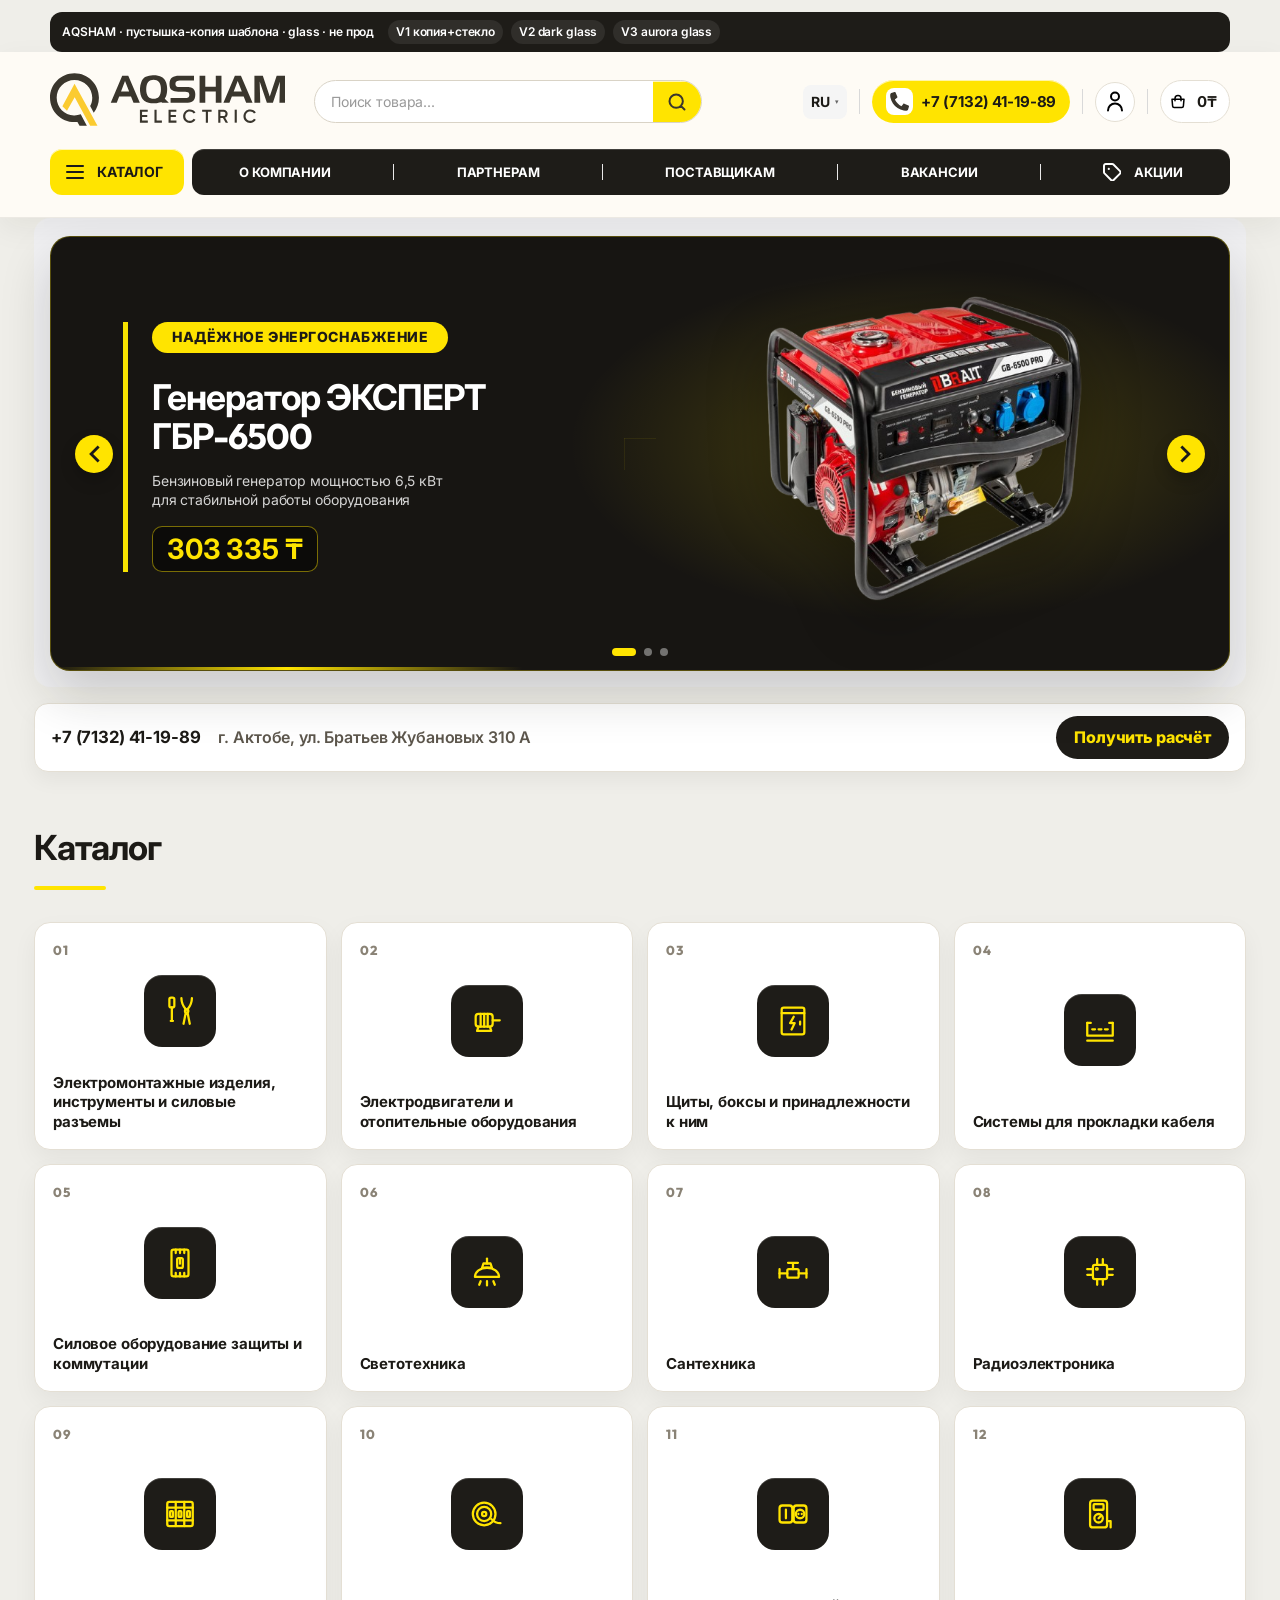
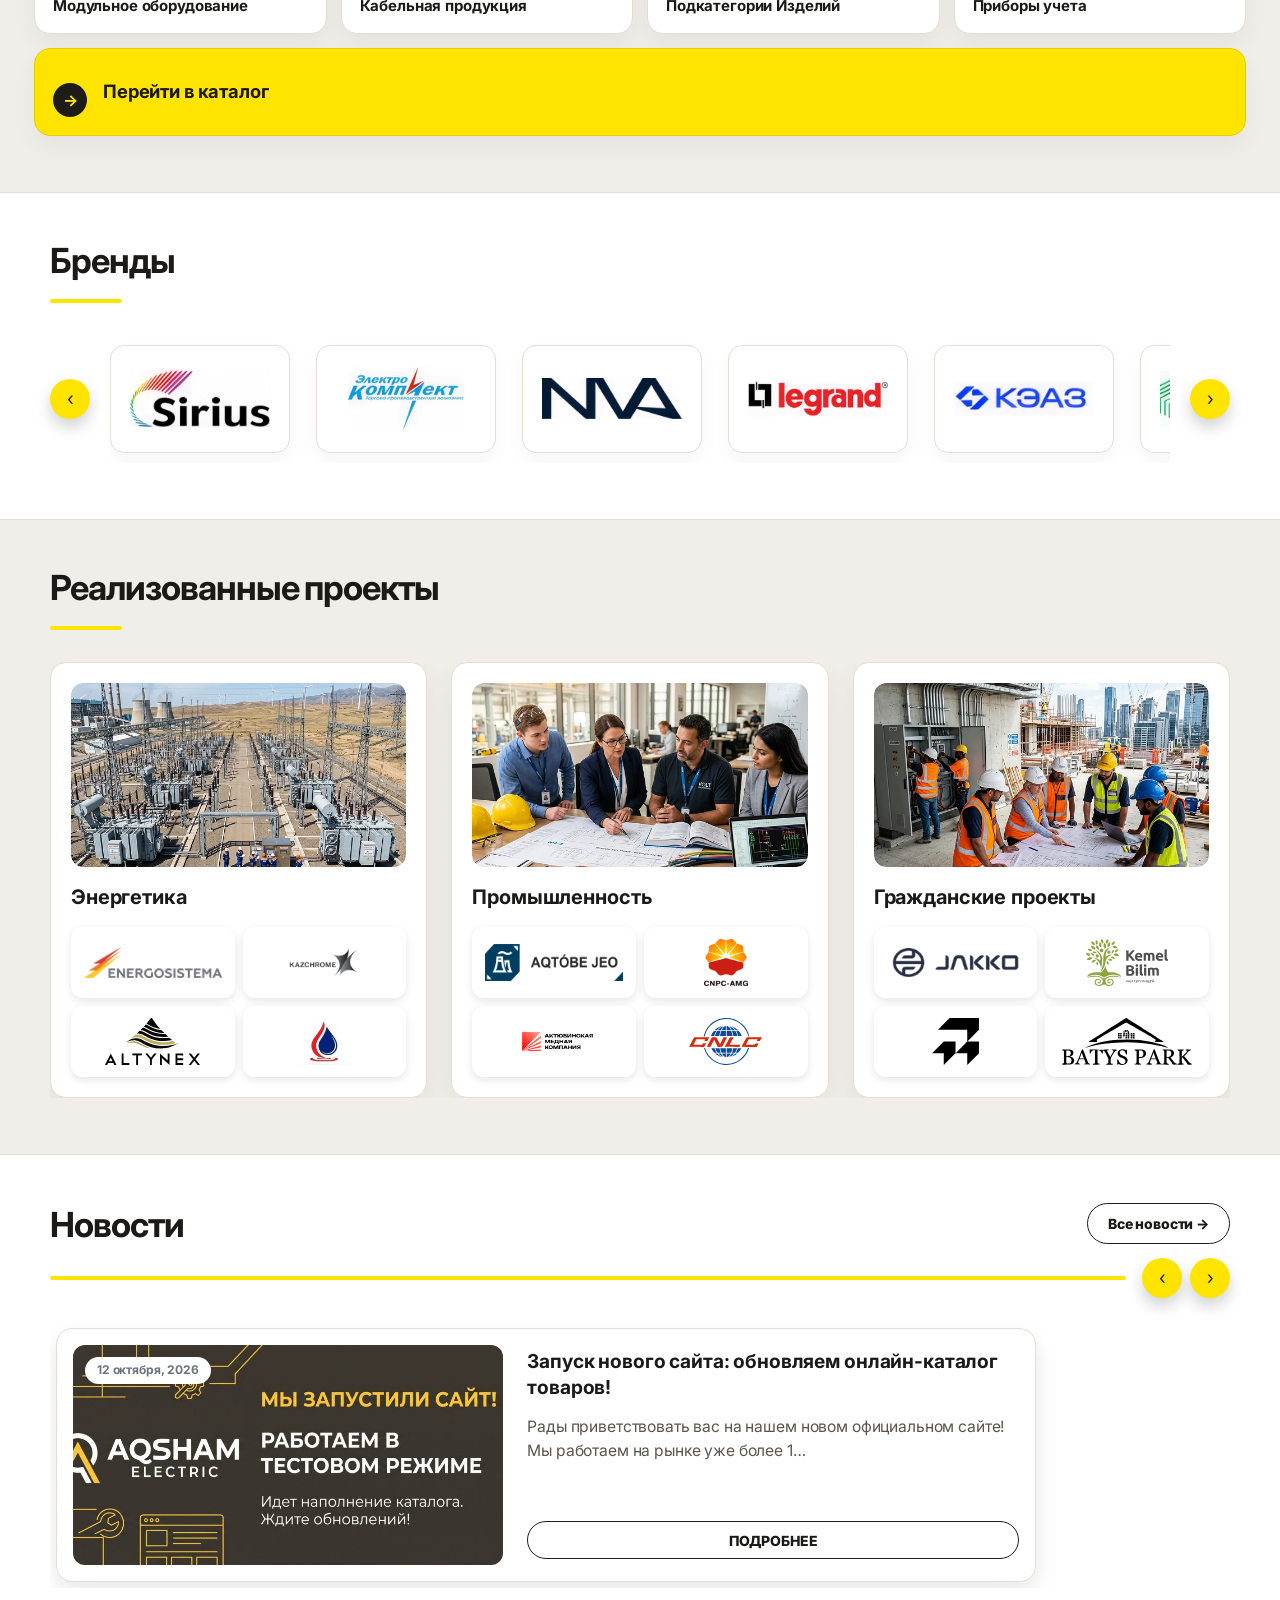
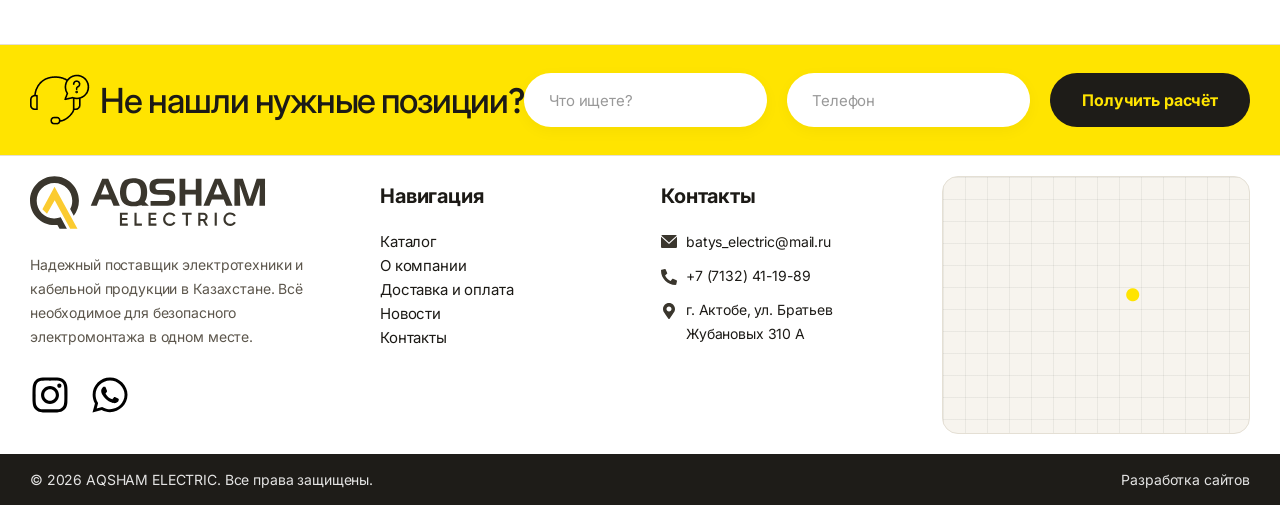
==== commit bbbf48c1: "Match homepage category icons to their categories. Co-authored-by: Cursor <cursoragent@cursor.com>" ====
--- a/index.html
+++ b/index.html
@@ -707,7 +707,7 @@
 
 				<span class="cats__img">
 
-					<span class="cats__icon" aria-hidden="true"><svg viewBox="0 0 24 24" fill="none" stroke-width="1.6"><rect x="4" y="4" width="7" height="7" rx="1"/><rect x="13" y="4" width="7" height="7" rx="1"/><rect x="4" y="13" width="7" height="7" rx="1"/><rect x="13" y="13" width="7" height="7" rx="1"/></svg></span>
+					<span class="cats__icon" aria-hidden="true"><svg viewBox="0 0 24 24" fill="none" stroke-width="1.6" stroke-linecap="round" stroke-linejoin="round"><rect x="4.5" y="2.5" width="3.5" height="7" rx="1.2"/><path d="M6.25 9.5v9.5M5.5 19h1.5"/><path d="M13 3c0 3.5 1.5 6 3.2 8M20.4 3c0 3.5-1.5 6-3.2 8"/><circle cx="16.7" cy="12" r="1.2"/><path d="M16.1 13.1 14.5 21M17.3 13.1 18.9 21"/></svg></span>
 
 				</span>
 
@@ -723,7 +723,7 @@
 
 				<span class="cats__img">
 
-					<span class="cats__icon" aria-hidden="true"><svg viewBox="0 0 24 24" fill="none" stroke-width="1.6"><path d="M13 2 4 14h6l-1 8 9-12h-6l1-8Z" stroke-linejoin="round"/></svg></span>
+					<span class="cats__icon" aria-hidden="true"><svg viewBox="0 0 24 24" fill="none" stroke-width="1.6" stroke-linecap="round" stroke-linejoin="round"><rect x="4" y="7" width="12" height="9" rx="2"/><path d="M7.5 7v9M10 7v9M12.5 7v9"/><path d="M16 11.5h5"/><path d="M6 16l-1 3h10l-1-3"/></svg></span>
 
 				</span>
 
@@ -739,7 +739,7 @@
 
 				<span class="cats__img">
 
-					<span class="cats__icon" aria-hidden="true"><svg viewBox="0 0 24 24" fill="none" stroke-width="1.6"><circle cx="12" cy="12" r="9"/><path d="M12 7v5l3 3" stroke-linecap="round" stroke-linejoin="round"/></svg></span>
+					<span class="cats__icon" aria-hidden="true"><svg viewBox="0 0 24 24" fill="none" stroke-width="1.6" stroke-linecap="round" stroke-linejoin="round"><rect x="4" y="2.5" width="16" height="19" rx="1.5"/><path d="M4 6.5h16"/><path d="M12.5 9 10 13.5h3.2L11 18"/><path d="M17 12.5v2"/></svg></span>
 
 				</span>
 
@@ -755,7 +755,7 @@
 
 				<span class="cats__img">
 
-					<span class="cats__icon" aria-hidden="true"><svg viewBox="0 0 24 24" fill="none" stroke-width="1.6"><rect x="5" y="2" width="14" height="20" rx="1.5"/><path d="M9 6h2M9 10h2" stroke-linecap="round"/></svg></span>
+					<span class="cats__icon" aria-hidden="true"><svg viewBox="0 0 24 24" fill="none" stroke-width="1.6" stroke-linecap="round" stroke-linejoin="round"><path d="M3 7v9h18V7"/><path d="M3 7h2.5M18.5 7H21"/><path d="M6.5 11.5h2M11 11.5h2M15.5 11.5h2"/><path d="M3 19.5h18"/></svg></span>
 
 				</span>
 
@@ -771,7 +771,7 @@
 
 				<span class="cats__img">
 
-					<span class="cats__icon" aria-hidden="true"><svg viewBox="0 0 24 24" fill="none" stroke-width="1.6"><path d="M4 6h16M4 12h16M4 18h10" stroke-linecap="round"/></svg></span>
+					<span class="cats__icon" aria-hidden="true"><svg viewBox="0 0 24 24" fill="none" stroke-width="1.6" stroke-linecap="round" stroke-linejoin="round"><rect x="6" y="2.5" width="12" height="19" rx="1.5"/><path d="M9 2.5v2.5M12 2.5v2.5M15 2.5v2.5M9 19v2.5M12 19v2.5M15 19v2.5"/><rect x="10" y="8.5" width="4" height="7" rx="1"/><path d="M12 9.5v3"/></svg></span>
 
 				</span>
 
@@ -787,7 +787,7 @@
 
 				<span class="cats__img">
 
-					<span class="cats__icon" aria-hidden="true"><svg viewBox="0 0 24 24" fill="none" stroke-width="1.6"><rect x="5" y="3" width="14" height="18" rx="2"/><circle cx="15" cy="12" r="1.2" fill="#fff" stroke="none"/></svg></span>
+					<span class="cats__icon" aria-hidden="true"><svg viewBox="0 0 24 24" fill="none" stroke-width="1.6" stroke-linecap="round" stroke-linejoin="round"><path d="M12 2.5v3.5"/><path d="M9.5 6h5l1 3h-7z"/><path d="M3.5 15.5c0-3.6 3.8-6.5 8.5-6.5s8.5 2.9 8.5 6.5z"/><path d="M7.5 18.5 6.5 21M12 18.5V21.5M16.5 18.5l1 2.5"/></svg></span>
 
 				</span>
 
@@ -803,7 +803,7 @@
 
 				<span class="cats__img">
 
-					<span class="cats__icon" aria-hidden="true"><svg viewBox="0 0 24 24" fill="none" stroke-width="1.6"><rect x="3" y="8" width="18" height="8" rx="1"/><path d="M7 8V6a2 2 0 0 1 2-2h6a2 2 0 0 1 2 2v2"/></svg></span>
+					<span class="cats__icon" aria-hidden="true"><svg viewBox="0 0 24 24" fill="none" stroke-width="1.6" stroke-linecap="round" stroke-linejoin="round"><path d="M2.5 13h5.5M16 13h5.5"/><path d="M2.5 10v6M21.5 10v6"/><rect x="8" y="10" width="8" height="6" rx="1"/><path d="M12 10V6M8.5 5.5h7"/></svg></span>
 
 				</span>
 
@@ -819,7 +819,7 @@
 
 				<span class="cats__img">
 
-					<span class="cats__icon" aria-hidden="true"><svg viewBox="0 0 24 24" fill="none" stroke-width="1.6"><path d="M9 18h6M10 21h4M12 3a6 6 0 0 0-4 10.4c.6.5 1 1.2 1 2.1v.5h6v-.5c0-.9.4-1.6 1-2.1A6 6 0 0 0 12 3Z" stroke-linecap="round" stroke-linejoin="round"/></svg></span>
+					<span class="cats__icon" aria-hidden="true"><svg viewBox="0 0 24 24" fill="none" stroke-width="1.6" stroke-linecap="round" stroke-linejoin="round"><rect x="7" y="7" width="10" height="10" rx="1.5"/><path d="M10 3v4M14 3v4M10 17v4M14 17v4M3 10h4M3 14h4M17 10h4M17 14h4"/><circle cx="9.8" cy="9.8" r=".6"/></svg></span>
 
 				</span>
 
@@ -835,7 +835,7 @@
 
 				<span class="cats__img">
 
-					<span class="cats__icon" aria-hidden="true"><svg viewBox="0 0 24 24" fill="none" stroke-width="1.6"><rect x="3" y="7" width="18" height="4" rx="1"/><path d="M6 11v3a2 2 0 0 0 2 2h8a2 2 0 0 0 2-2v-3"/></svg></span>
+					<span class="cats__icon" aria-hidden="true"><svg viewBox="0 0 24 24" fill="none" stroke-width="1.6" stroke-linecap="round" stroke-linejoin="round"><rect x="3" y="3.5" width="18" height="17" rx="1.5"/><path d="M9 3.5v17M15 3.5v17"/><path d="M3 7.5h18M3 16.5h18"/><rect x="5" y="10" width="2" height="4" rx=".5"/><rect x="11" y="10" width="2" height="4" rx=".5"/><rect x="17" y="10" width="2" height="4" rx=".5"/></svg></span>
 
 				</span>
 
@@ -851,7 +851,7 @@
 
 				<span class="cats__img">
 
-					<span class="cats__icon" aria-hidden="true"><svg viewBox="0 0 24 24" fill="none" stroke-width="1.6"><rect x="4" y="4" width="16" height="16" rx="2"/><path d="M8 8h8M8 12h8M8 16h5" stroke-linecap="round"/></svg></span>
+					<span class="cats__icon" aria-hidden="true"><svg viewBox="0 0 24 24" fill="none" stroke-width="1.6" stroke-linecap="round" stroke-linejoin="round"><circle cx="10" cy="12" r="8"/><circle cx="10" cy="12" r="5"/><circle cx="10" cy="12" r="1.5"/><path d="M15 15.5c2 2 4 3 6.5 3"/></svg></span>
 
 				</span>
 
@@ -867,7 +867,7 @@
 
 				<span class="cats__img">
 
-					<span class="cats__icon" aria-hidden="true"><svg viewBox="0 0 24 24" fill="none" stroke-width="1.6"><path d="M3 12h4l2-7 4 14 2-7h6" stroke-linecap="round" stroke-linejoin="round"/></svg></span>
+					<span class="cats__icon" aria-hidden="true"><svg viewBox="0 0 24 24" fill="none" stroke-width="1.6" stroke-linecap="round" stroke-linejoin="round"><rect x="2.5" y="6" width="9" height="12" rx="2"/><path d="M7 9v6"/><rect x="12.5" y="6" width="9" height="12" rx="2"/><circle cx="17" cy="12" r="3"/><path d="M15.8 12h.01M18.2 12h.01"/></svg></span>
 
 				</span>
 
@@ -883,7 +883,7 @@
 
 				<span class="cats__img">
 
-					<span class="cats__icon" aria-hidden="true"><svg viewBox="0 0 24 24" fill="none" stroke-width="1.6"><circle cx="12" cy="12" r="8"/><circle cx="12" cy="12" r="2.5"/></svg></span>
+					<span class="cats__icon" aria-hidden="true"><svg viewBox="0 0 24 24" fill="none" stroke-width="1.6" stroke-linecap="round" stroke-linejoin="round"><rect x="5" y="2.5" width="12" height="19" rx="2"/><rect x="7.5" y="5" width="7" height="4" rx=".6"/><circle cx="11" cy="15" r="3"/><path d="M11 15l1.6-1.6"/><path d="M17 17h2.5v4.5"/></svg></span>
 
 				</span>
 
--- a/css/glass.css
+++ b/css/glass.css
@@ -471,24 +471,79 @@
   color: var(--yellow) !important;
 }
 
+/* Theme locked cards to ~1/5 track width — too narrow with 1–2 news items */
+.home-news__track .news-card {
+  flex: 0 0 min(720px, 88%) !important;
+  width: min(720px, 88%) !important;
+  max-width: 720px;
+  min-width: min(320px, 88vw);
+  display: flex !important;
+  flex-direction: column;
+  padding: 0 0 18px !important;
+}
+
+.home-news__track .news-card__title {
+  font-size: 1.2rem !important;
+  line-height: 1.35 !important;
+  margin: 12px 20px 0 !important;
+  max-width: none !important;
+}
+
+.home-news__track .news-card__excerpt {
+  margin: 8px 20px 0 !important;
+  font-size: 0.98rem !important;
+  line-height: 1.5 !important;
+  max-width: none !important;
+}
+
+.home-news__track .news-card__btn {
+  margin: 14px 20px 0 !important;
+}
+
 @media (min-width: 900px) {
   .home-news__track .news-card {
     display: grid !important;
-    grid-template-columns: minmax(0, 1.1fr) minmax(0, 1fr);
-    column-gap: 20px;
-    align-items: center;
-    width: min(980px, 100%);
-    padding: 14px !important;
+    grid-template-columns: minmax(280px, 1.05fr) minmax(0, 1.2fr);
+    grid-template-rows: auto auto 1fr auto;
+    column-gap: 24px;
+    row-gap: 6px;
+    align-items: start;
+    flex-basis: min(980px, 100%) !important;
+    width: min(980px, 100%) !important;
+    max-width: 980px;
+    min-height: 240px;
+    padding: 16px !important;
   }
 
-  .home-news__track .news-card__media { grid-row: 1 / span 4; }
-  .home-news__track .news-card__image { height: 220px !important; object-fit: cover; }
+  .home-news__track .news-card__media {
+    grid-row: 1 / span 4;
+    grid-column: 1;
+    align-self: stretch;
+  }
+
+  .home-news__track .news-card__image {
+    height: 100% !important;
+    min-height: 220px;
+    object-fit: cover;
+  }
+
   .home-news__track .news-card__title,
   .home-news__track .news-card__excerpt,
   .home-news__track .news-card__btn {
     grid-column: 2;
     margin-left: 0 !important;
     margin-right: 0 !important;
+  }
+
+  .home-news__track .news-card__title { margin-top: 4px !important; }
+  .home-news__track .news-card__btn { align-self: start; margin-top: auto !important; }
+}
+
+@media (max-width: 767px) {
+  .home-news__track .news-card {
+    flex-basis: 92% !important;
+    width: 92% !important;
+    max-width: none;
   }
 }
 
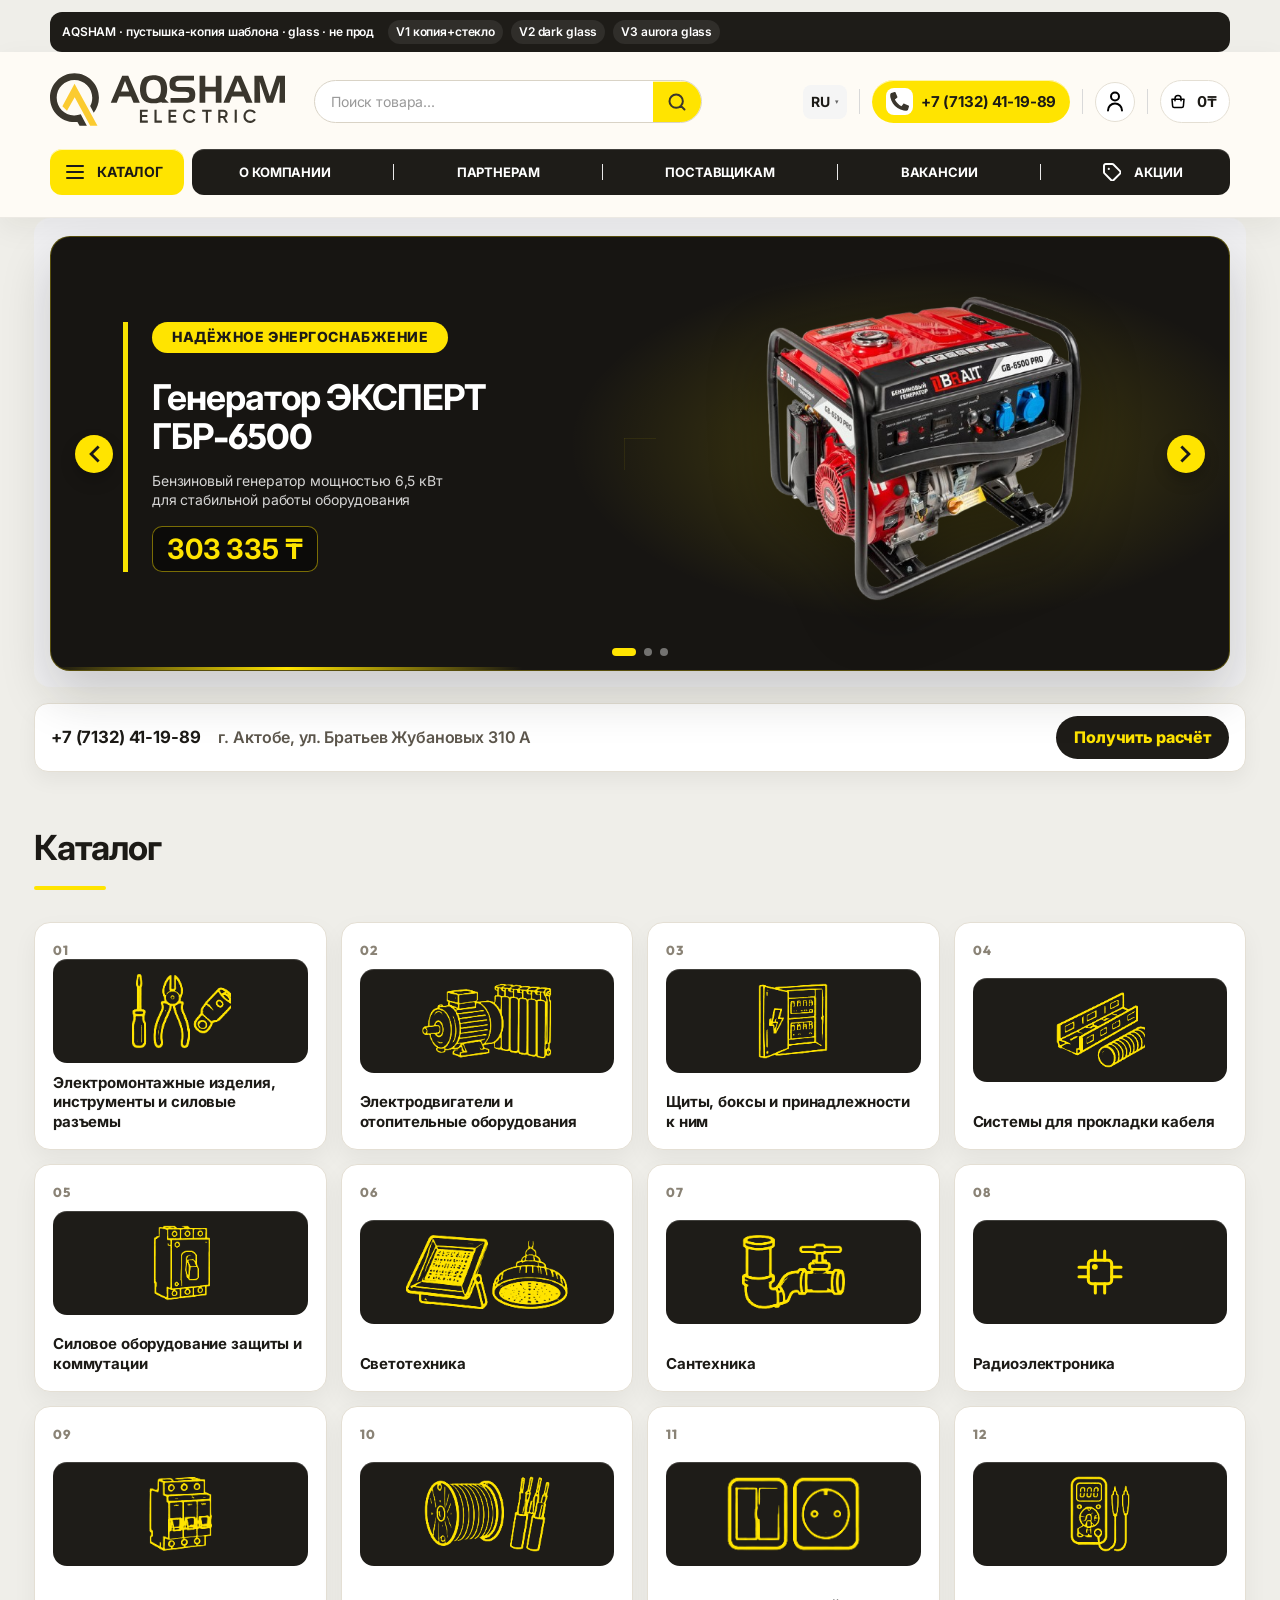
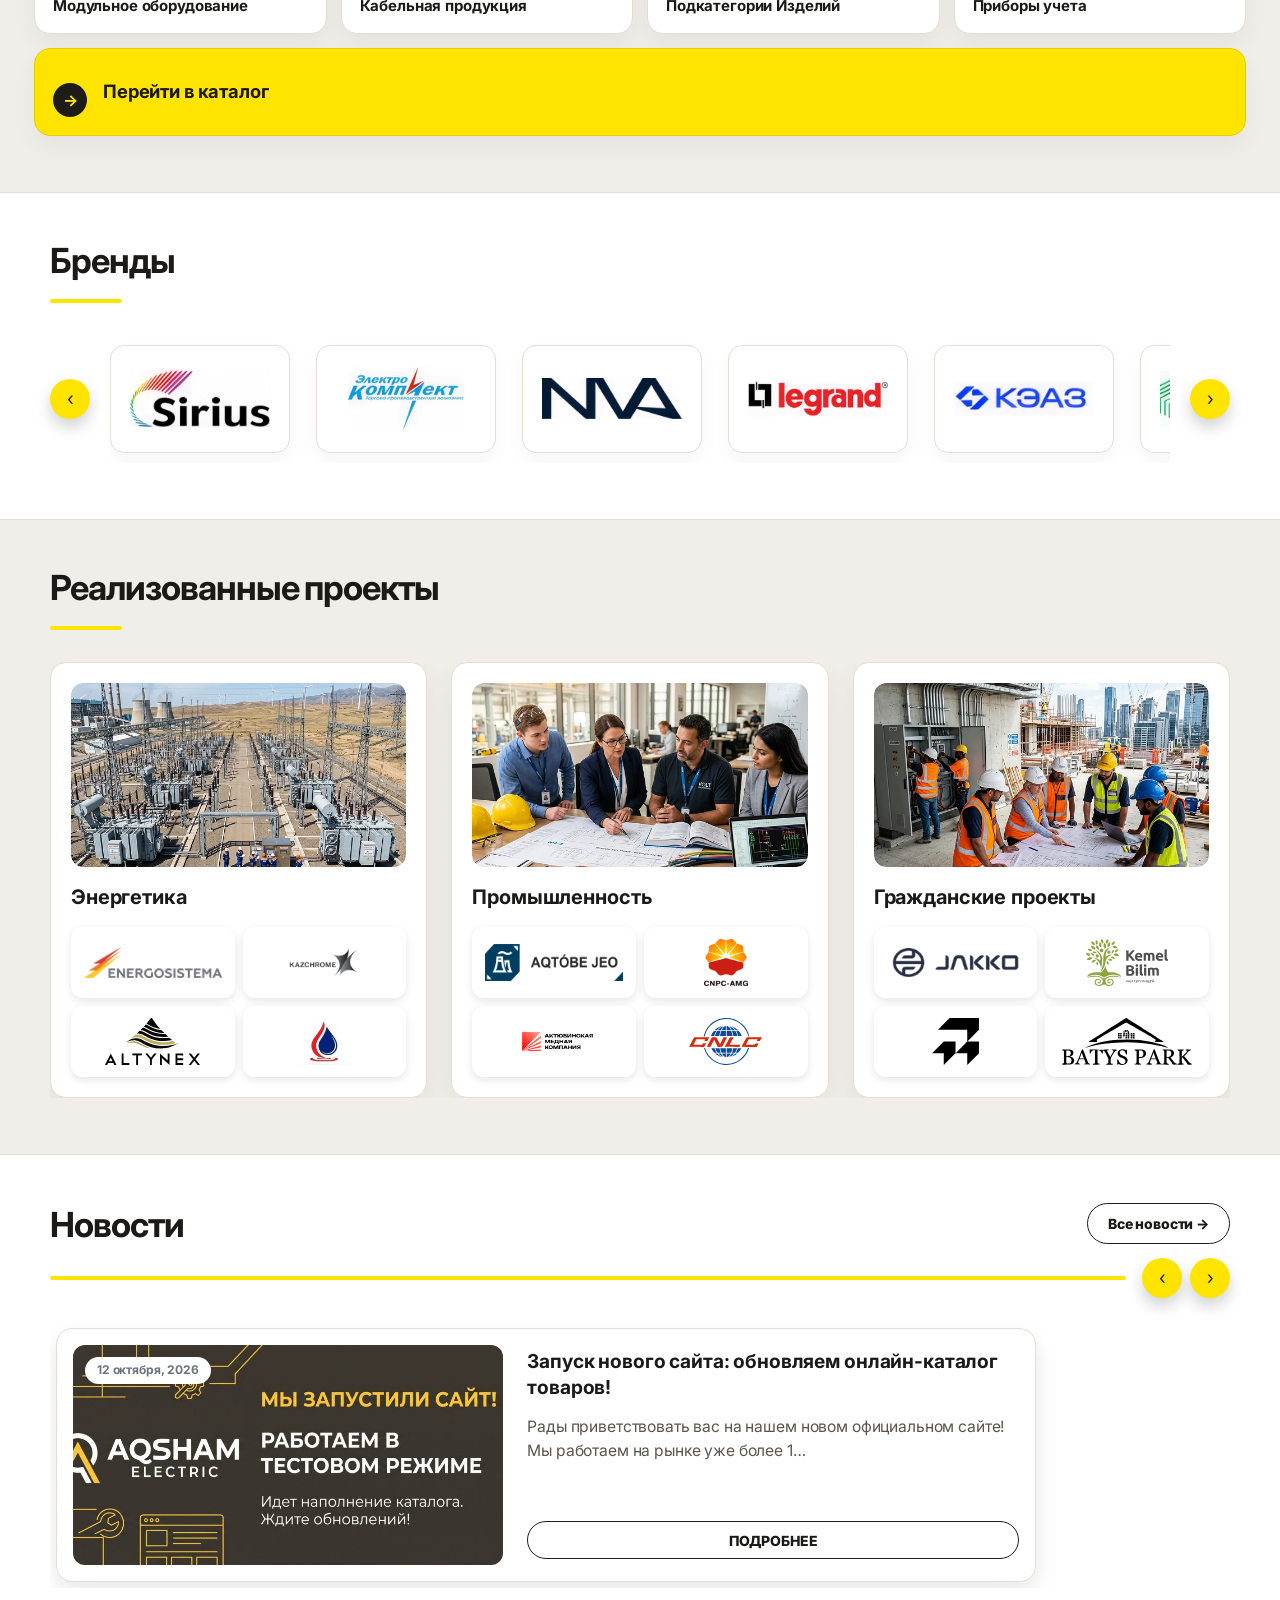
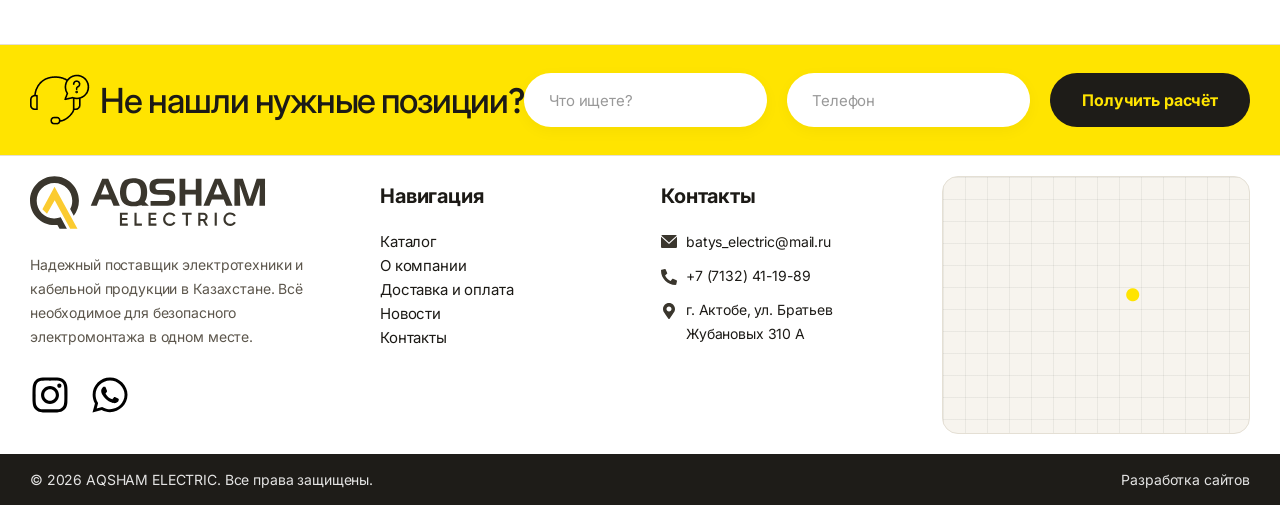
==== commit 5388e368: "Use the client's category artwork for homepage icons. Icons are cut from the client's sheet into mas" ====
--- a/index.html
+++ b/index.html
@@ -707,7 +707,7 @@
 
 				<span class="cats__img">
 
-					<span class="cats__icon" aria-hidden="true"><svg viewBox="0 0 24 24" fill="none" stroke-width="1.6" stroke-linecap="round" stroke-linejoin="round"><rect x="4.5" y="2.5" width="3.5" height="7" rx="1.2"/><path d="M6.25 9.5v9.5M5.5 19h1.5"/><path d="M13 3c0 3.5 1.5 6 3.2 8M20.4 3c0 3.5-1.5 6-3.2 8"/><circle cx="16.7" cy="12" r="1.2"/><path d="M16.1 13.1 14.5 21M17.3 13.1 18.9 21"/></svg></span>
+					<span class="cats__icon cats__icon--pic" aria-hidden="true"><i class="cats__pic" style="--ico:url(/assets/cat-icons/montazhnye.png)"></i></span>
 
 				</span>
 
@@ -723,7 +723,7 @@
 
 				<span class="cats__img">
 
-					<span class="cats__icon" aria-hidden="true"><svg viewBox="0 0 24 24" fill="none" stroke-width="1.6" stroke-linecap="round" stroke-linejoin="round"><rect x="4" y="7" width="12" height="9" rx="2"/><path d="M7.5 7v9M10 7v9M12.5 7v9"/><path d="M16 11.5h5"/><path d="M6 16l-1 3h10l-1-3"/></svg></span>
+					<span class="cats__icon cats__icon--pic" aria-hidden="true"><i class="cats__pic" style="--ico:url(/assets/cat-icons/dvigateli.png)"></i></span>
 
 				</span>
 
@@ -739,7 +739,7 @@
 
 				<span class="cats__img">
 
-					<span class="cats__icon" aria-hidden="true"><svg viewBox="0 0 24 24" fill="none" stroke-width="1.6" stroke-linecap="round" stroke-linejoin="round"><rect x="4" y="2.5" width="16" height="19" rx="1.5"/><path d="M4 6.5h16"/><path d="M12.5 9 10 13.5h3.2L11 18"/><path d="M17 12.5v2"/></svg></span>
+					<span class="cats__icon cats__icon--pic" aria-hidden="true"><i class="cats__pic" style="--ico:url(/assets/cat-icons/shchity.png)"></i></span>
 
 				</span>
 
@@ -755,7 +755,7 @@
 
 				<span class="cats__img">
 
-					<span class="cats__icon" aria-hidden="true"><svg viewBox="0 0 24 24" fill="none" stroke-width="1.6" stroke-linecap="round" stroke-linejoin="round"><path d="M3 7v9h18V7"/><path d="M3 7h2.5M18.5 7H21"/><path d="M6.5 11.5h2M11 11.5h2M15.5 11.5h2"/><path d="M3 19.5h18"/></svg></span>
+					<span class="cats__icon cats__icon--pic" aria-hidden="true"><i class="cats__pic" style="--ico:url(/assets/cat-icons/prokladka.png)"></i></span>
 
 				</span>
 
@@ -771,7 +771,7 @@
 
 				<span class="cats__img">
 
-					<span class="cats__icon" aria-hidden="true"><svg viewBox="0 0 24 24" fill="none" stroke-width="1.6" stroke-linecap="round" stroke-linejoin="round"><rect x="6" y="2.5" width="12" height="19" rx="1.5"/><path d="M9 2.5v2.5M12 2.5v2.5M15 2.5v2.5M9 19v2.5M12 19v2.5M15 19v2.5"/><rect x="10" y="8.5" width="4" height="7" rx="1"/><path d="M12 9.5v3"/></svg></span>
+					<span class="cats__icon cats__icon--pic" aria-hidden="true"><i class="cats__pic" style="--ico:url(/assets/cat-icons/silovoe.png)"></i></span>
 
 				</span>
 
@@ -787,7 +787,7 @@
 
 				<span class="cats__img">
 
-					<span class="cats__icon" aria-hidden="true"><svg viewBox="0 0 24 24" fill="none" stroke-width="1.6" stroke-linecap="round" stroke-linejoin="round"><path d="M12 2.5v3.5"/><path d="M9.5 6h5l1 3h-7z"/><path d="M3.5 15.5c0-3.6 3.8-6.5 8.5-6.5s8.5 2.9 8.5 6.5z"/><path d="M7.5 18.5 6.5 21M12 18.5V21.5M16.5 18.5l1 2.5"/></svg></span>
+					<span class="cats__icon cats__icon--pic" aria-hidden="true"><i class="cats__pic" style="--ico:url(/assets/cat-icons/svetotekhnika.png)"></i></span>
 
 				</span>
 
@@ -803,7 +803,7 @@
 
 				<span class="cats__img">
 
-					<span class="cats__icon" aria-hidden="true"><svg viewBox="0 0 24 24" fill="none" stroke-width="1.6" stroke-linecap="round" stroke-linejoin="round"><path d="M2.5 13h5.5M16 13h5.5"/><path d="M2.5 10v6M21.5 10v6"/><rect x="8" y="10" width="8" height="6" rx="1"/><path d="M12 10V6M8.5 5.5h7"/></svg></span>
+					<span class="cats__icon cats__icon--pic" aria-hidden="true"><i class="cats__pic" style="--ico:url(/assets/cat-icons/santekhnika.png)"></i></span>
 
 				</span>
 
@@ -835,7 +835,7 @@
 
 				<span class="cats__img">
 
-					<span class="cats__icon" aria-hidden="true"><svg viewBox="0 0 24 24" fill="none" stroke-width="1.6" stroke-linecap="round" stroke-linejoin="round"><rect x="3" y="3.5" width="18" height="17" rx="1.5"/><path d="M9 3.5v17M15 3.5v17"/><path d="M3 7.5h18M3 16.5h18"/><rect x="5" y="10" width="2" height="4" rx=".5"/><rect x="11" y="10" width="2" height="4" rx=".5"/><rect x="17" y="10" width="2" height="4" rx=".5"/></svg></span>
+					<span class="cats__icon cats__icon--pic" aria-hidden="true"><i class="cats__pic" style="--ico:url(/assets/cat-icons/modulnoe.png)"></i></span>
 
 				</span>
 
@@ -851,7 +851,7 @@
 
 				<span class="cats__img">
 
-					<span class="cats__icon" aria-hidden="true"><svg viewBox="0 0 24 24" fill="none" stroke-width="1.6" stroke-linecap="round" stroke-linejoin="round"><circle cx="10" cy="12" r="8"/><circle cx="10" cy="12" r="5"/><circle cx="10" cy="12" r="1.5"/><path d="M15 15.5c2 2 4 3 6.5 3"/></svg></span>
+					<span class="cats__icon cats__icon--pic" aria-hidden="true"><i class="cats__pic" style="--ico:url(/assets/cat-icons/kabel.png)"></i></span>
 
 				</span>
 
@@ -867,7 +867,7 @@
 
 				<span class="cats__img">
 
-					<span class="cats__icon" aria-hidden="true"><svg viewBox="0 0 24 24" fill="none" stroke-width="1.6" stroke-linecap="round" stroke-linejoin="round"><rect x="2.5" y="6" width="9" height="12" rx="2"/><path d="M7 9v6"/><rect x="12.5" y="6" width="9" height="12" rx="2"/><circle cx="17" cy="12" r="3"/><path d="M15.8 12h.01M18.2 12h.01"/></svg></span>
+					<span class="cats__icon cats__icon--pic" aria-hidden="true"><i class="cats__pic" style="--ico:url(/assets/cat-icons/ustanovochnye.png)"></i></span>
 
 				</span>
 
@@ -883,7 +883,7 @@
 
 				<span class="cats__img">
 
-					<span class="cats__icon" aria-hidden="true"><svg viewBox="0 0 24 24" fill="none" stroke-width="1.6" stroke-linecap="round" stroke-linejoin="round"><rect x="5" y="2.5" width="12" height="19" rx="2"/><rect x="7.5" y="5" width="7" height="4" rx=".6"/><circle cx="11" cy="15" r="3"/><path d="M11 15l1.6-1.6"/><path d="M17 17h2.5v4.5"/></svg></span>
+					<span class="cats__icon cats__icon--pic" aria-hidden="true"><i class="cats__pic" style="--ico:url(/assets/cat-icons/pribory.png)"></i></span>
 
 				</span>
 
--- a/css/glass.css
+++ b/css/glass.css
@@ -391,8 +391,33 @@
   box-shadow: 0 16px 32px rgba(28, 26, 22, 0.1) !important;
 }
 
+.cats__img { width: 100%; }
+
+.cats__icon {
+  width: 100% !important;
+  height: 104px !important;
+  border-radius: 14px !important;
+}
+
+.cats__icon svg {
+  width: 56px !important;
+  height: 56px !important;
+  stroke-width: 1.3;
+}
+
+.cats__pic {
+  display: block;
+  width: calc(100% - 28px);
+  height: 80px;
+  background: var(--yellow);
+  -webkit-mask: var(--ico) center / contain no-repeat;
+  mask: var(--ico) center / contain no-repeat;
+  transition: background 0.25s ease;
+}
+
 .cats__card:hover .cats__icon { background: var(--yellow) !important; }
 .cats__card:hover .cats__icon svg { stroke: var(--graphite) !important; }
+.cats__card:hover .cats__pic { background: var(--graphite); }
 
 .cats__card--all:hover { background: #fff4a3 !important; }
 .cats__card--all:hover .cats__label { color: var(--ink) !important; }
@@ -826,8 +851,9 @@
   .cats__grid { grid-template-columns: 1fr 1fr !important; gap: 10px !important; }
   .cats__card { min-height: 196px; }
   .cats__card--all { min-height: 76px !important; }
-  .cats__icon { width: 56px !important; height: 56px !important; }
-  .cats__icon svg { width: 28px !important; height: 28px !important; }
+  .cats__icon { width: 100% !important; height: 84px !important; }
+  .cats__icon svg { width: 44px !important; height: 44px !important; }
+  .cats__pic { width: calc(100% - 16px); height: 64px; }
   .cats__label { font-size: 13px !important; }
   .aq-actions { margin-left: auto; margin-right: auto; }
   .aq-actions__place { margin-right: 0; flex-basis: 100%; }
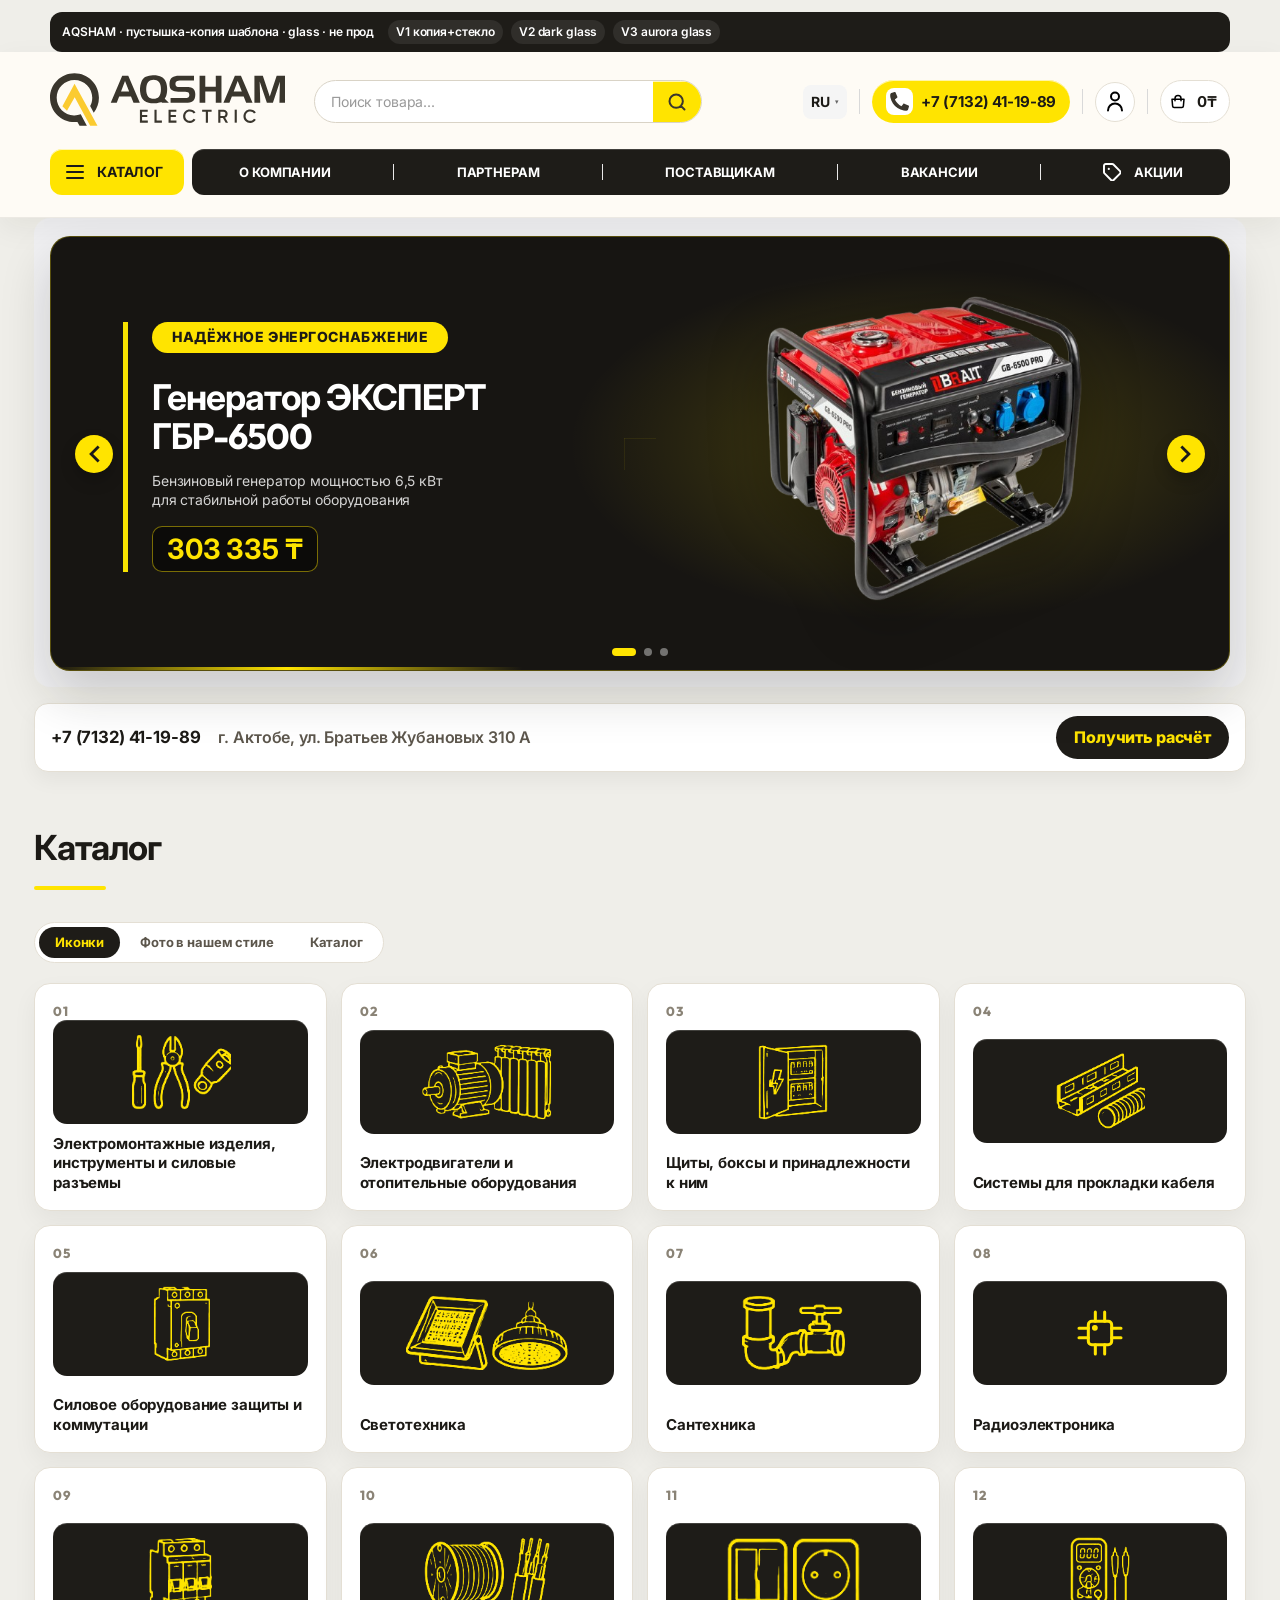
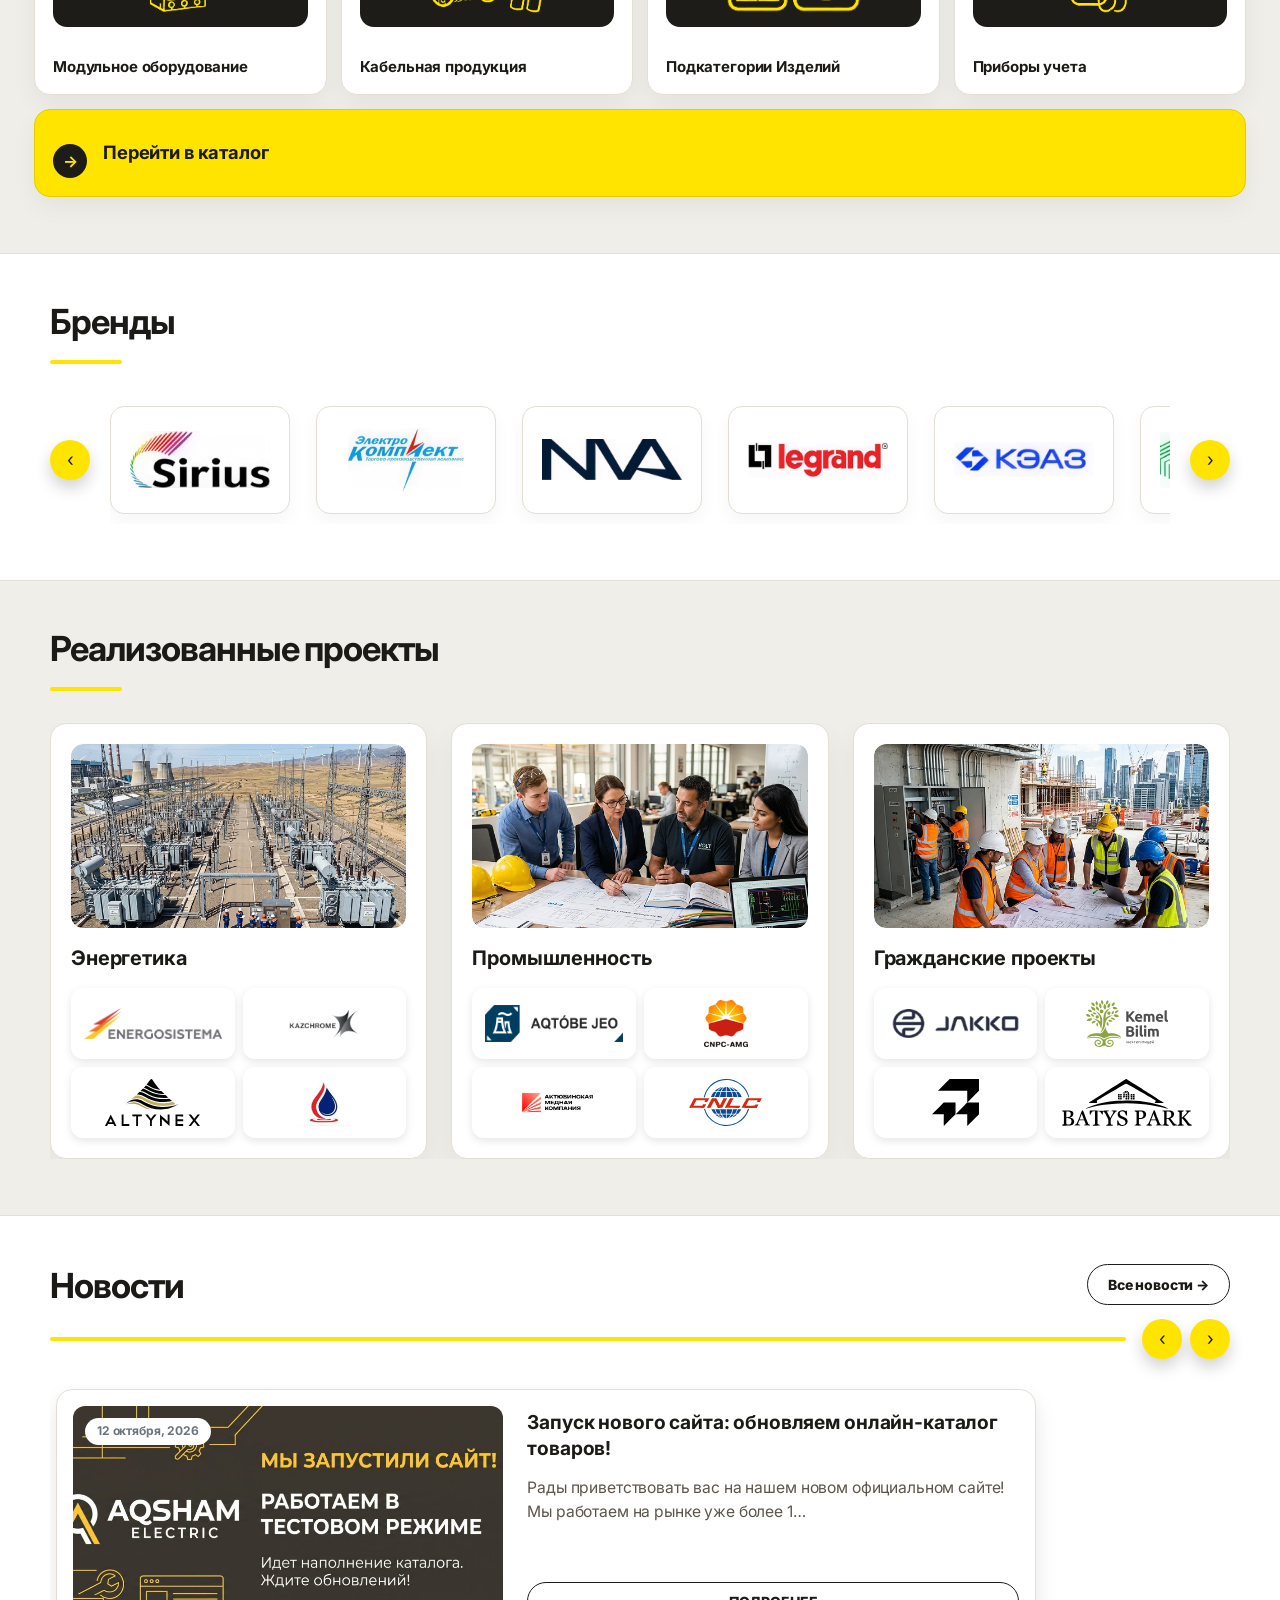
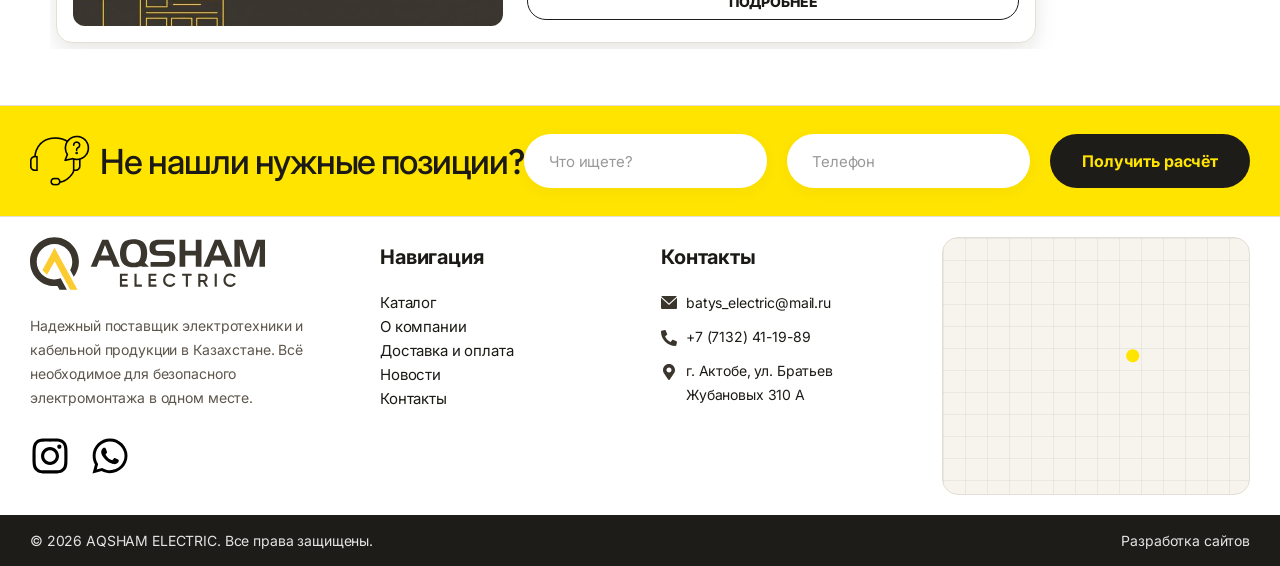
==== commit 4c6112bb: "Catalog: switchable icons / brand photo / plain catalog card views Co-authored-by: Cursor <cursorage" ====
--- a/index.html
+++ b/index.html
@@ -697,6 +697,8 @@
 
 		<div class="cats__line" aria-hidden="true"></div>
 
+		<div class="cats__switch js-cats-switch" role="group" aria-label="Вид карточек каталога"><button type="button" data-cats-view="icons">Иконки</button><button type="button" data-cats-view="photo">Фото в нашем стиле</button><button type="button" data-cats-view="plain">Каталог</button></div>
+
 				<div class="cats__grid">
 
 						<a class="cats__card" href="#product-category/elektromontazhnye-izdeliya/">
@@ -708,6 +710,7 @@
 				<span class="cats__img">
 
 					<span class="cats__icon cats__icon--pic" aria-hidden="true"><i class="cats__pic" style="--ico:url(/assets/cat-icons/montazhnye.png)"></i></span>
+					<img class="cats__photo" src="/assets/cat-photos/montazhnye.jpg" alt="" width="640" height="480" loading="lazy" decoding="async">
 
 				</span>
 
@@ -724,6 +727,7 @@
 				<span class="cats__img">
 
 					<span class="cats__icon cats__icon--pic" aria-hidden="true"><i class="cats__pic" style="--ico:url(/assets/cat-icons/dvigateli.png)"></i></span>
+					<img class="cats__photo" src="/assets/cat-photos/dvigateli.jpg" alt="" width="640" height="480" loading="lazy" decoding="async">
 
 				</span>
 
@@ -740,6 +744,7 @@
 				<span class="cats__img">
 
 					<span class="cats__icon cats__icon--pic" aria-hidden="true"><i class="cats__pic" style="--ico:url(/assets/cat-icons/shchity.png)"></i></span>
+					<img class="cats__photo" src="/assets/cat-photos/shchity.jpg" alt="" width="640" height="480" loading="lazy" decoding="async">
 
 				</span>
 
@@ -756,6 +761,7 @@
 				<span class="cats__img">
 
 					<span class="cats__icon cats__icon--pic" aria-hidden="true"><i class="cats__pic" style="--ico:url(/assets/cat-icons/prokladka.png)"></i></span>
+					<img class="cats__photo" src="/assets/cat-photos/prokladka.jpg" alt="" width="640" height="480" loading="lazy" decoding="async">
 
 				</span>
 
@@ -772,6 +778,7 @@
 				<span class="cats__img">
 
 					<span class="cats__icon cats__icon--pic" aria-hidden="true"><i class="cats__pic" style="--ico:url(/assets/cat-icons/silovoe.png)"></i></span>
+					<img class="cats__photo" src="/assets/cat-photos/silovoe.jpg" alt="" width="640" height="480" loading="lazy" decoding="async">
 
 				</span>
 
@@ -788,6 +795,7 @@
 				<span class="cats__img">
 
 					<span class="cats__icon cats__icon--pic" aria-hidden="true"><i class="cats__pic" style="--ico:url(/assets/cat-icons/svetotekhnika.png)"></i></span>
+					<img class="cats__photo" src="/assets/cat-photos/svetotekhnika.jpg" alt="" width="640" height="480" loading="lazy" decoding="async">
 
 				</span>
 
@@ -804,6 +812,7 @@
 				<span class="cats__img">
 
 					<span class="cats__icon cats__icon--pic" aria-hidden="true"><i class="cats__pic" style="--ico:url(/assets/cat-icons/santekhnika.png)"></i></span>
+					<img class="cats__photo" src="/assets/cat-photos/santekhnika.jpg" alt="" width="640" height="480" loading="lazy" decoding="async">
 
 				</span>
 
@@ -820,6 +829,7 @@
 				<span class="cats__img">
 
 					<span class="cats__icon" aria-hidden="true"><svg viewBox="0 0 24 24" fill="none" stroke-width="1.6" stroke-linecap="round" stroke-linejoin="round"><rect x="7" y="7" width="10" height="10" rx="1.5"/><path d="M10 3v4M14 3v4M10 17v4M14 17v4M3 10h4M3 14h4M17 10h4M17 14h4"/><circle cx="9.8" cy="9.8" r=".6"/></svg></span>
+					<img class="cats__photo" src="/assets/cat-photos/radioelektronika.jpg" alt="" width="640" height="480" loading="lazy" decoding="async">
 
 				</span>
 
@@ -836,6 +846,7 @@
 				<span class="cats__img">
 
 					<span class="cats__icon cats__icon--pic" aria-hidden="true"><i class="cats__pic" style="--ico:url(/assets/cat-icons/modulnoe.png)"></i></span>
+					<img class="cats__photo" src="/assets/cat-photos/modulnoe.jpg" alt="" width="640" height="480" loading="lazy" decoding="async">
 
 				</span>
 
@@ -852,6 +863,7 @@
 				<span class="cats__img">
 
 					<span class="cats__icon cats__icon--pic" aria-hidden="true"><i class="cats__pic" style="--ico:url(/assets/cat-icons/kabel.png)"></i></span>
+					<img class="cats__photo" src="/assets/cat-photos/kabel.jpg" alt="" width="640" height="480" loading="lazy" decoding="async">
 
 				</span>
 
@@ -868,6 +880,7 @@
 				<span class="cats__img">
 
 					<span class="cats__icon cats__icon--pic" aria-hidden="true"><i class="cats__pic" style="--ico:url(/assets/cat-icons/ustanovochnye.png)"></i></span>
+					<img class="cats__photo" src="/assets/cat-photos/ustanovochnye.jpg" alt="" width="640" height="480" loading="lazy" decoding="async">
 
 				</span>
 
@@ -884,6 +897,7 @@
 				<span class="cats__img">
 
 					<span class="cats__icon cats__icon--pic" aria-hidden="true"><i class="cats__pic" style="--ico:url(/assets/cat-icons/pribory.png)"></i></span>
+					<img class="cats__photo" src="/assets/cat-photos/pribory.jpg" alt="" width="640" height="480" loading="lazy" decoding="async">
 
 				</span>
 
@@ -1471,5 +1485,6 @@
 </nav>
   <script src="/js/liquid.js"></script>
   <script src="/js/clone.js"></script>
+  <script src="/js/cats-view.js"></script>
 </body>
 </html>
--- a/css/glass.css
+++ b/css/glass.css
@@ -418,6 +418,99 @@
 .cats__card:hover .cats__icon { background: var(--yellow) !important; }
 .cats__card:hover .cats__icon svg { stroke: var(--graphite) !important; }
 .cats__card:hover .cats__pic { background: var(--graphite); }
+
+/* View switch: icons / photo in brand style / plain catalog photo */
+.cats__switch {
+  display: inline-flex;
+  gap: 4px;
+  max-width: 100%;
+  margin: 0 0 20px;
+  padding: 4px;
+  overflow-x: auto;
+  border: 1px solid var(--line);
+  border-radius: 999px;
+  background: #fff;
+}
+
+.cats__switch button {
+  flex: 0 0 auto;
+  padding: 9px 16px;
+  border: 0;
+  border-radius: 999px;
+  background: transparent;
+  color: var(--muted);
+  font: 700 13px/1 Inter, system-ui, sans-serif;
+  cursor: pointer;
+  transition: background 0.2s ease, color 0.2s ease;
+}
+
+.cats__switch button:hover { color: var(--ink); }
+
+.cats__switch button[aria-pressed="true"] {
+  background: var(--graphite);
+  color: var(--yellow);
+}
+
+.cats__photo { display: none; }
+
+.cats[data-view="photo"] .cats__icon,
+.cats[data-view="plain"] .cats__icon,
+.cats[data-view="plain"] .cats__num,
+.cats[data-view="plain"] .cats__trace { display: none !important; }
+
+.cats[data-view="photo"] .cats__img,
+.cats[data-view="plain"] .cats__img {
+  margin: 10px 0 4px;
+  overflow: hidden;
+  border-radius: 12px;
+}
+
+.cats[data-view="photo"] .cats__photo,
+.cats[data-view="plain"] .cats__photo {
+  display: block;
+  width: 100%;
+  height: auto;
+  aspect-ratio: 4 / 3;
+  object-fit: contain;
+  background: #fff;
+  transition: transform 0.35s ease;
+}
+
+.cats[data-view="photo"] .cats__card:not(.cats__card--all) {
+  background: var(--graphite) !important;
+  border-color: var(--graphite) !important;
+}
+
+.cats[data-view="photo"] .cats__card:not(.cats__card--all) .cats__num { color: var(--yellow) !important; }
+.cats[data-view="photo"] .cats__card:not(.cats__card--all) .cats__label { color: #fff !important; }
+.cats[data-view="photo"] .cats__img { border-bottom: 3px solid var(--yellow); }
+.cats[data-view="photo"] .cats__card:not(.cats__card--all):hover { border-color: var(--yellow) !important; }
+.cats[data-view="photo"] .cats__card:not(.cats__card--all):hover .cats__label { color: var(--yellow) !important; }
+.cats[data-view="photo"] .cats__card:hover .cats__photo { transform: scale(1.05); }
+
+.cats[data-view="plain"] .cats__card:not(.cats__card--all) {
+  min-height: 0;
+  padding: 14px 14px 18px !important;
+  background: #fff !important;
+  border-color: #e7e5e0 !important;
+  box-shadow: none !important;
+  text-align: center;
+}
+
+.cats[data-view="plain"] .cats__img { margin-top: 0; }
+
+.cats[data-view="plain"] .cats__label {
+  margin-top: 12px;
+  font-weight: 600;
+  text-align: center;
+}
+
+.cats[data-view="plain"] .cats__card:hover {
+  border-color: #d9d6cf !important;
+  box-shadow: 0 14px 30px rgba(28, 26, 22, 0.1) !important;
+}
+
+.cats[data-view="plain"] .cats__card:hover .cats__photo { transform: scale(1.04); }
 
 .cats__card--all:hover { background: #fff4a3 !important; }
 .cats__card--all:hover .cats__label { color: var(--ink) !important; }
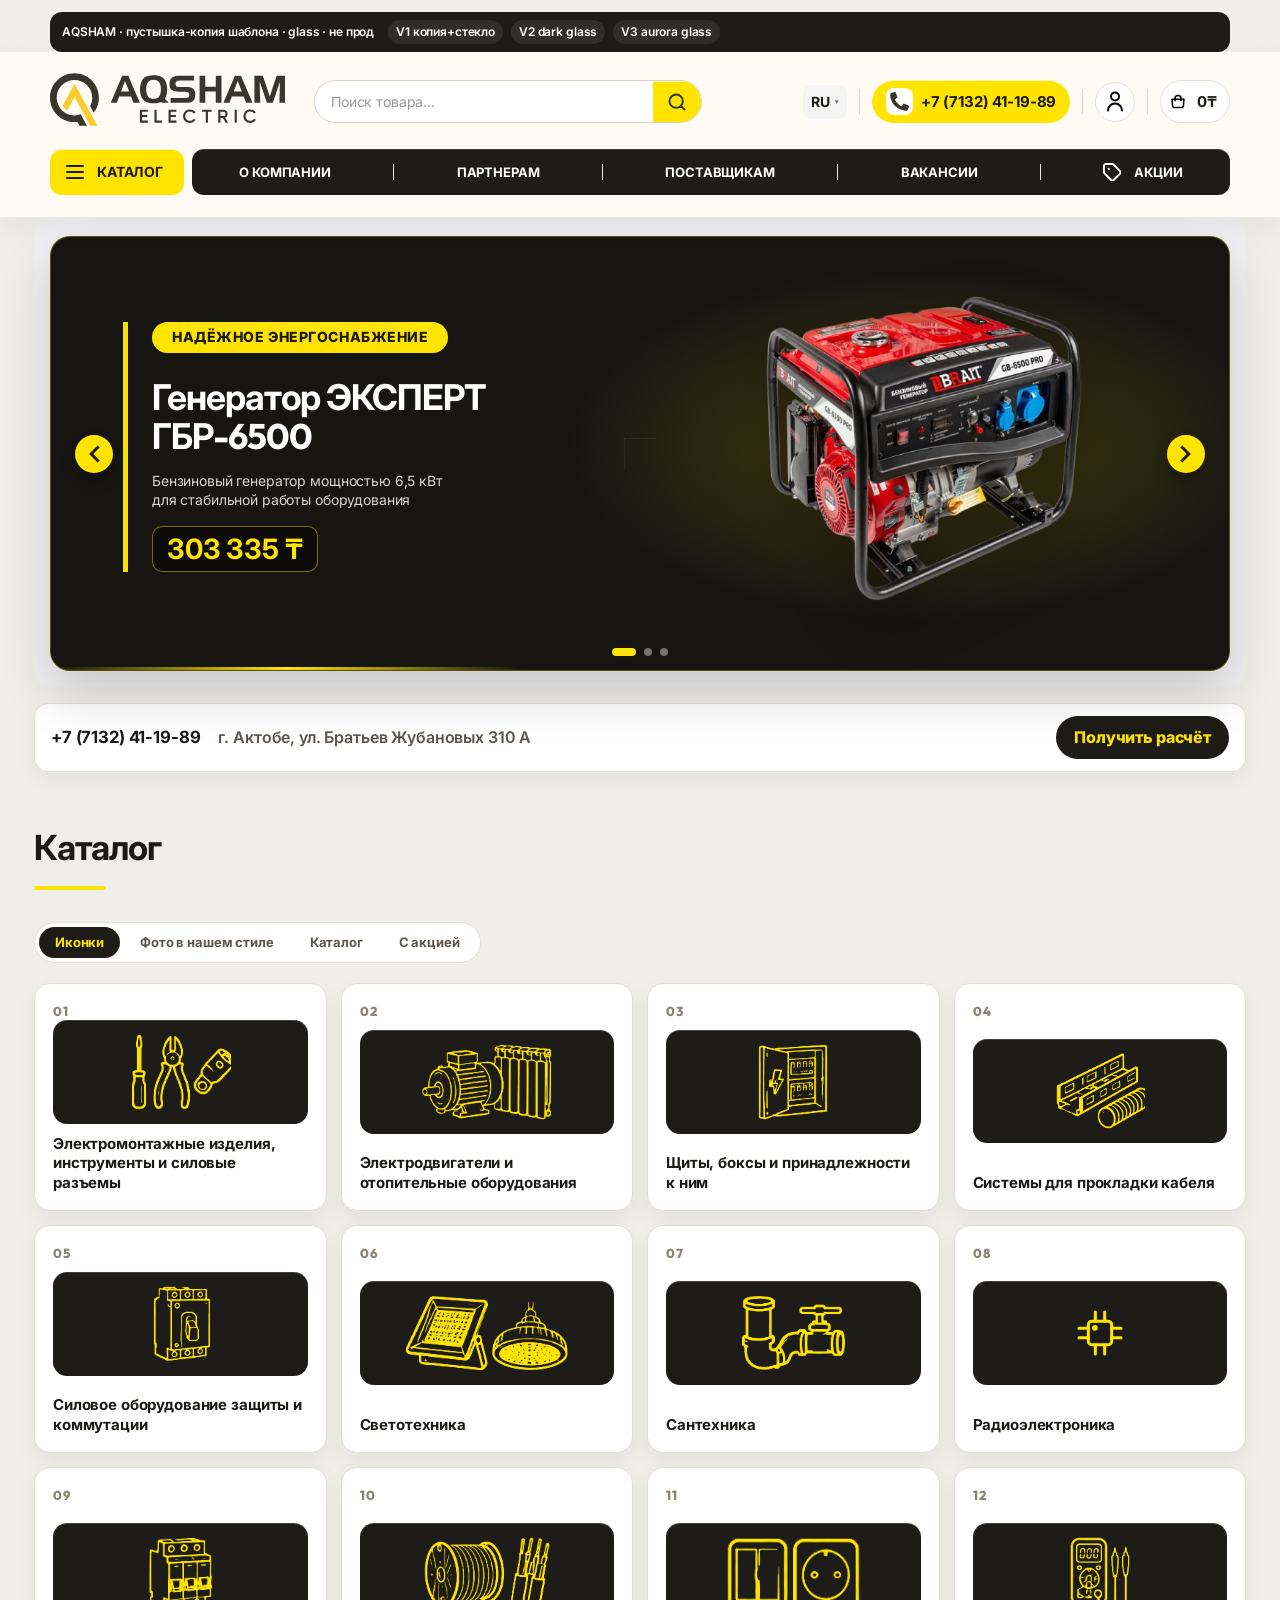
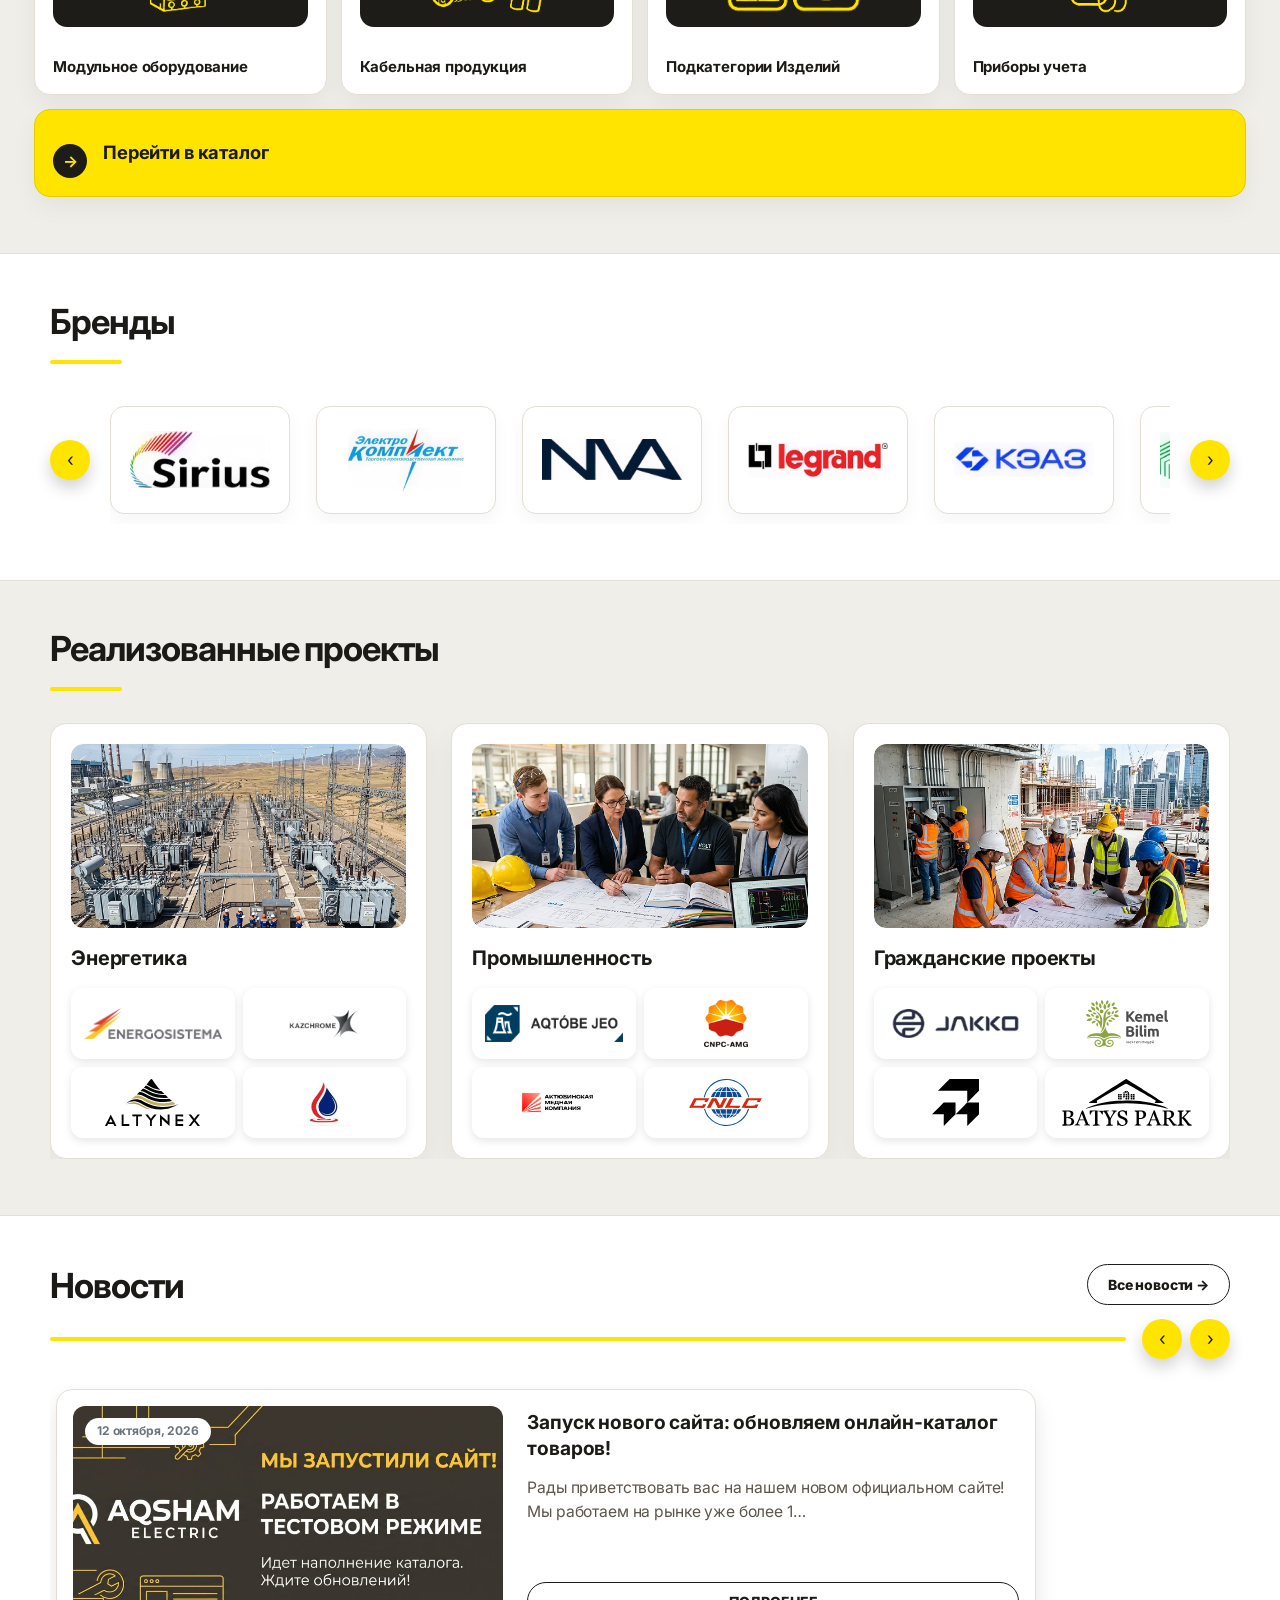
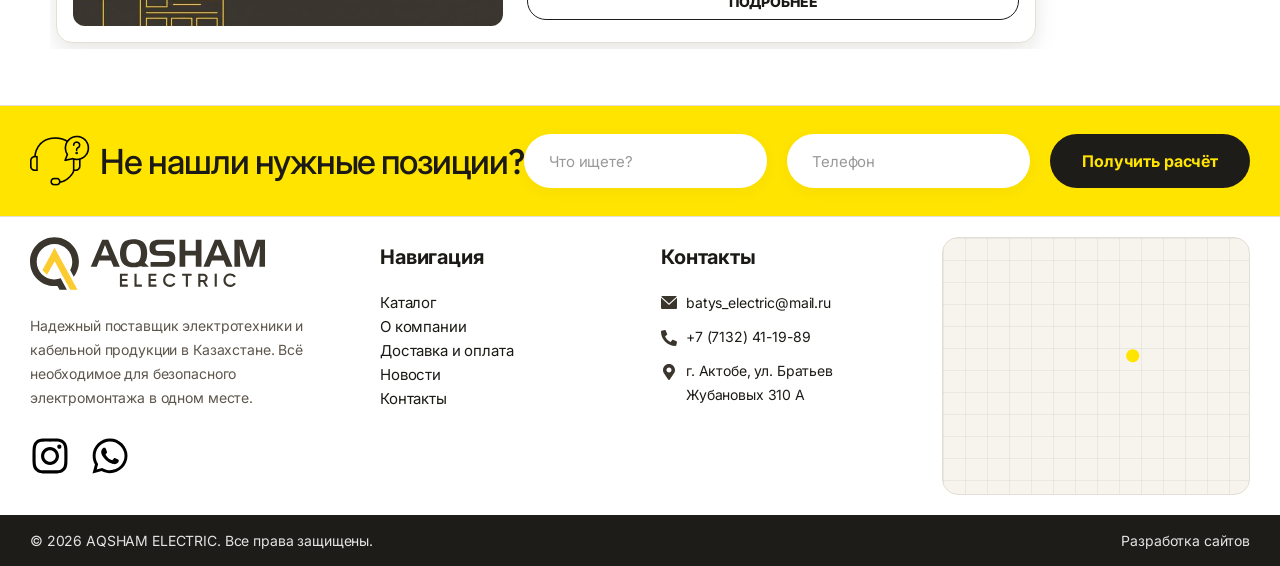
==== commit 63d658b8: "Catalog: promo view with featured sale product inside category grid Co-authored-by: Cursor <cursorag" ====
--- a/index.html
+++ b/index.html
@@ -697,9 +697,21 @@
 
 		<div class="cats__line" aria-hidden="true"></div>
 
-		<div class="cats__switch js-cats-switch" role="group" aria-label="Вид карточек каталога"><button type="button" data-cats-view="icons">Иконки</button><button type="button" data-cats-view="photo">Фото в нашем стиле</button><button type="button" data-cats-view="plain">Каталог</button></div>
+		<div class="cats__switch js-cats-switch" role="group" aria-label="Вид карточек каталога"><button type="button" data-cats-view="icons">Иконки</button><button type="button" data-cats-view="photo">Фото в нашем стиле</button><button type="button" data-cats-view="plain">Каталог</button><button type="button" data-cats-view="promo">С акцией</button></div>
+
+		
 
 				<div class="cats__grid">
+
+			<a class="cats__promo" href="#product/avtomaticheskij-vyklyuchatel/">
+				<span class="cats__promo-badge">Акция</span>
+				<span class="cats__promo-title">Автоматический выключатель</span>
+				<span class="cats__promo-meta"><span>Код: <b>AQ-10325</b></span><span class="cats__promo-stock">В наличии</span></span>
+				<span class="cats__promo-rating" aria-label="Рейтинг 4 из 5">★★★★☆ <small>(5)</small></span>
+				<img class="cats__promo-img" src="/assets/promo/rcbo.jpg" alt="Автоматический выключатель" width="480" height="640" loading="lazy" decoding="async">
+				<span class="cats__promo-price"><small>Цена</small><s>12 500 ₸</s><b>10 200 ₸</b></span>
+				<span class="cats__promo-btn">К товару</span>
+			</a>
 
 						<a class="cats__card" href="#product-category/elektromontazhnye-izdeliya/">
 
--- a/css/glass.css
+++ b/css/glass.css
@@ -454,19 +454,15 @@
 .cats__photo { display: none; }
 
 .cats[data-view="photo"] .cats__icon,
-.cats[data-view="plain"] .cats__icon,
-.cats[data-view="plain"] .cats__num,
-.cats[data-view="plain"] .cats__trace { display: none !important; }
-
-.cats[data-view="photo"] .cats__img,
-.cats[data-view="plain"] .cats__img {
+.cats:is([data-view="plain"], [data-view="promo"]) :is(.cats__icon, .cats__num, .cats__trace) { display: none !important; }
+
+.cats:is([data-view="photo"], [data-view="plain"], [data-view="promo"]) .cats__img {
   margin: 10px 0 4px;
   overflow: hidden;
   border-radius: 12px;
 }
 
-.cats[data-view="photo"] .cats__photo,
-.cats[data-view="plain"] .cats__photo {
+.cats:is([data-view="photo"], [data-view="plain"], [data-view="promo"]) .cats__photo {
   display: block;
   width: 100%;
   height: auto;
@@ -488,7 +484,7 @@
 .cats[data-view="photo"] .cats__card:not(.cats__card--all):hover .cats__label { color: var(--yellow) !important; }
 .cats[data-view="photo"] .cats__card:hover .cats__photo { transform: scale(1.05); }
 
-.cats[data-view="plain"] .cats__card:not(.cats__card--all) {
+.cats:is([data-view="plain"], [data-view="promo"]) .cats__card:not(.cats__card--all) {
   min-height: 0;
   padding: 14px 14px 18px !important;
   background: #fff !important;
@@ -497,20 +493,165 @@
   text-align: center;
 }
 
-.cats[data-view="plain"] .cats__img { margin-top: 0; }
-
-.cats[data-view="plain"] .cats__label {
+.cats:is([data-view="plain"], [data-view="promo"]) .cats__img { margin-top: 0; }
+
+.cats:is([data-view="plain"], [data-view="promo"]) .cats__card:not(.cats__card--all) .cats__label {
   margin-top: 12px;
   font-weight: 600;
   text-align: center;
 }
 
-.cats[data-view="plain"] .cats__card:hover {
+.cats:is([data-view="plain"], [data-view="promo"]) .cats__card:not(.cats__card--all):hover {
   border-color: #d9d6cf !important;
   box-shadow: 0 14px 30px rgba(28, 26, 22, 0.1) !important;
 }
 
-.cats[data-view="plain"] .cats__card:hover .cats__photo { transform: scale(1.04); }
+.cats:is([data-view="plain"], [data-view="promo"]) .cats__card:hover .cats__photo { transform: scale(1.04); }
+
+/* Promo view: featured sale product spans two rows inside the category grid */
+.cats__promo { display: none; }
+
+.cats[data-view="promo"] .cats__grid { grid-template-columns: repeat(5, minmax(0, 1fr)) !important; }
+
+.cats[data-view="promo"] .cats__img {
+  padding-bottom: 12px;
+  border-bottom: 1px solid #eeebe4;
+  border-radius: 12px 12px 0 0;
+}
+
+.cats[data-view="promo"] .cats__promo {
+  position: relative;
+  display: flex;
+  flex-direction: column;
+  gap: 8px;
+  grid-row: span 2;
+  min-width: 0;
+  padding: 20px;
+  border: 2px solid var(--yellow);
+  border-radius: 16px;
+  background: #fff;
+  box-shadow: 0 18px 36px rgba(255, 214, 0, 0.18);
+  color: var(--ink);
+  text-decoration: none;
+  transition: box-shadow 0.25s ease, transform 0.25s ease;
+}
+
+.cats[data-view="promo"] .cats__promo:hover {
+  transform: translateY(-2px);
+  box-shadow: 0 22px 44px rgba(255, 214, 0, 0.3);
+}
+
+.cats__promo-badge {
+  position: absolute;
+  top: -12px;
+  left: 18px;
+  padding: 6px 10px;
+  border-radius: 999px;
+  background: var(--graphite);
+  color: var(--yellow);
+  font: 800 11px/1 Outfit, Inter, sans-serif;
+  letter-spacing: 0.08em;
+  text-transform: uppercase;
+}
+
+.cats__promo-title {
+  margin-top: 4px;
+  font: 800 clamp(18px, 1.5vw, 22px)/1.15 Outfit, Inter, sans-serif;
+  overflow-wrap: anywhere;
+  hyphens: auto;
+}
+
+.cats__promo-meta {
+  display: flex;
+  flex-wrap: wrap;
+  justify-content: space-between;
+  gap: 4px 10px;
+  color: var(--muted);
+  font-size: 12px;
+}
+
+.cats__promo-meta b { color: var(--ink); }
+
+.cats__promo-stock { color: #1f9d55; font-weight: 700; }
+
+.cats__promo-stock::before {
+  content: "";
+  display: inline-block;
+  width: 7px;
+  height: 7px;
+  margin-right: 5px;
+  border-radius: 50%;
+  background: currentColor;
+  vertical-align: 1px;
+}
+
+.cats__promo-rating {
+  color: #f5b800;
+  font-size: 15px;
+  letter-spacing: 1px;
+}
+
+.cats__promo-rating small { color: var(--muted); font-size: 12px; letter-spacing: 0; }
+
+.cats__promo-img {
+  flex: 1 1 160px;
+  width: 100%;
+  height: 0;
+  min-height: 160px;
+  object-fit: contain;
+  transition: transform 0.35s ease;
+}
+
+.cats__promo:hover .cats__promo-img { transform: scale(1.04); }
+
+.cats__promo-price {
+  display: flex;
+  flex-wrap: wrap;
+  align-items: baseline;
+  gap: 2px 10px;
+}
+
+.cats__promo-price small { flex-basis: 100%; color: var(--muted); font-size: 13px; }
+.cats__promo-price s { color: var(--muted); font-size: 14px; }
+.cats__promo-price b { font: 800 24px/1.1 Outfit, Inter, sans-serif; }
+
+.cats__promo-btn {
+  align-self: flex-start;
+  margin-top: 4px;
+  padding: 11px 22px;
+  border-radius: 999px;
+  background: var(--yellow);
+  color: var(--ink);
+  font-weight: 800;
+  font-size: 14px;
+  transition: background 0.2s ease, color 0.2s ease;
+}
+
+.cats__promo:hover .cats__promo-btn { background: var(--graphite); color: var(--yellow); }
+
+.cats[data-view="promo"] .cats__card--all {
+  grid-column: auto !important;
+  min-height: 0 !important;
+  flex-direction: column !important;
+  align-items: flex-start !important;
+  justify-content: center !important;
+}
+
+@media (max-width: 1099px) {
+  .cats[data-view="promo"] .cats__grid { grid-template-columns: repeat(3, minmax(0, 1fr)) !important; }
+}
+
+@media (max-width: 700px) {
+  .cats[data-view="promo"] .cats__grid { grid-template-columns: 1fr 1fr !important; }
+  .cats[data-view="promo"] .cats__promo { grid-column: 1 / -1; grid-row: auto; }
+  .cats__promo-img { flex-basis: 220px; min-height: 220px; }
+  .cats[data-view="promo"] .cats__card--all {
+    grid-column: 1 / -1 !important;
+    flex-direction: row !important;
+    align-items: center !important;
+    justify-content: flex-start !important;
+  }
+}
 
 .cats__card--all:hover { background: #fff4a3 !important; }
 .cats__card--all:hover .cats__label { color: var(--ink) !important; }
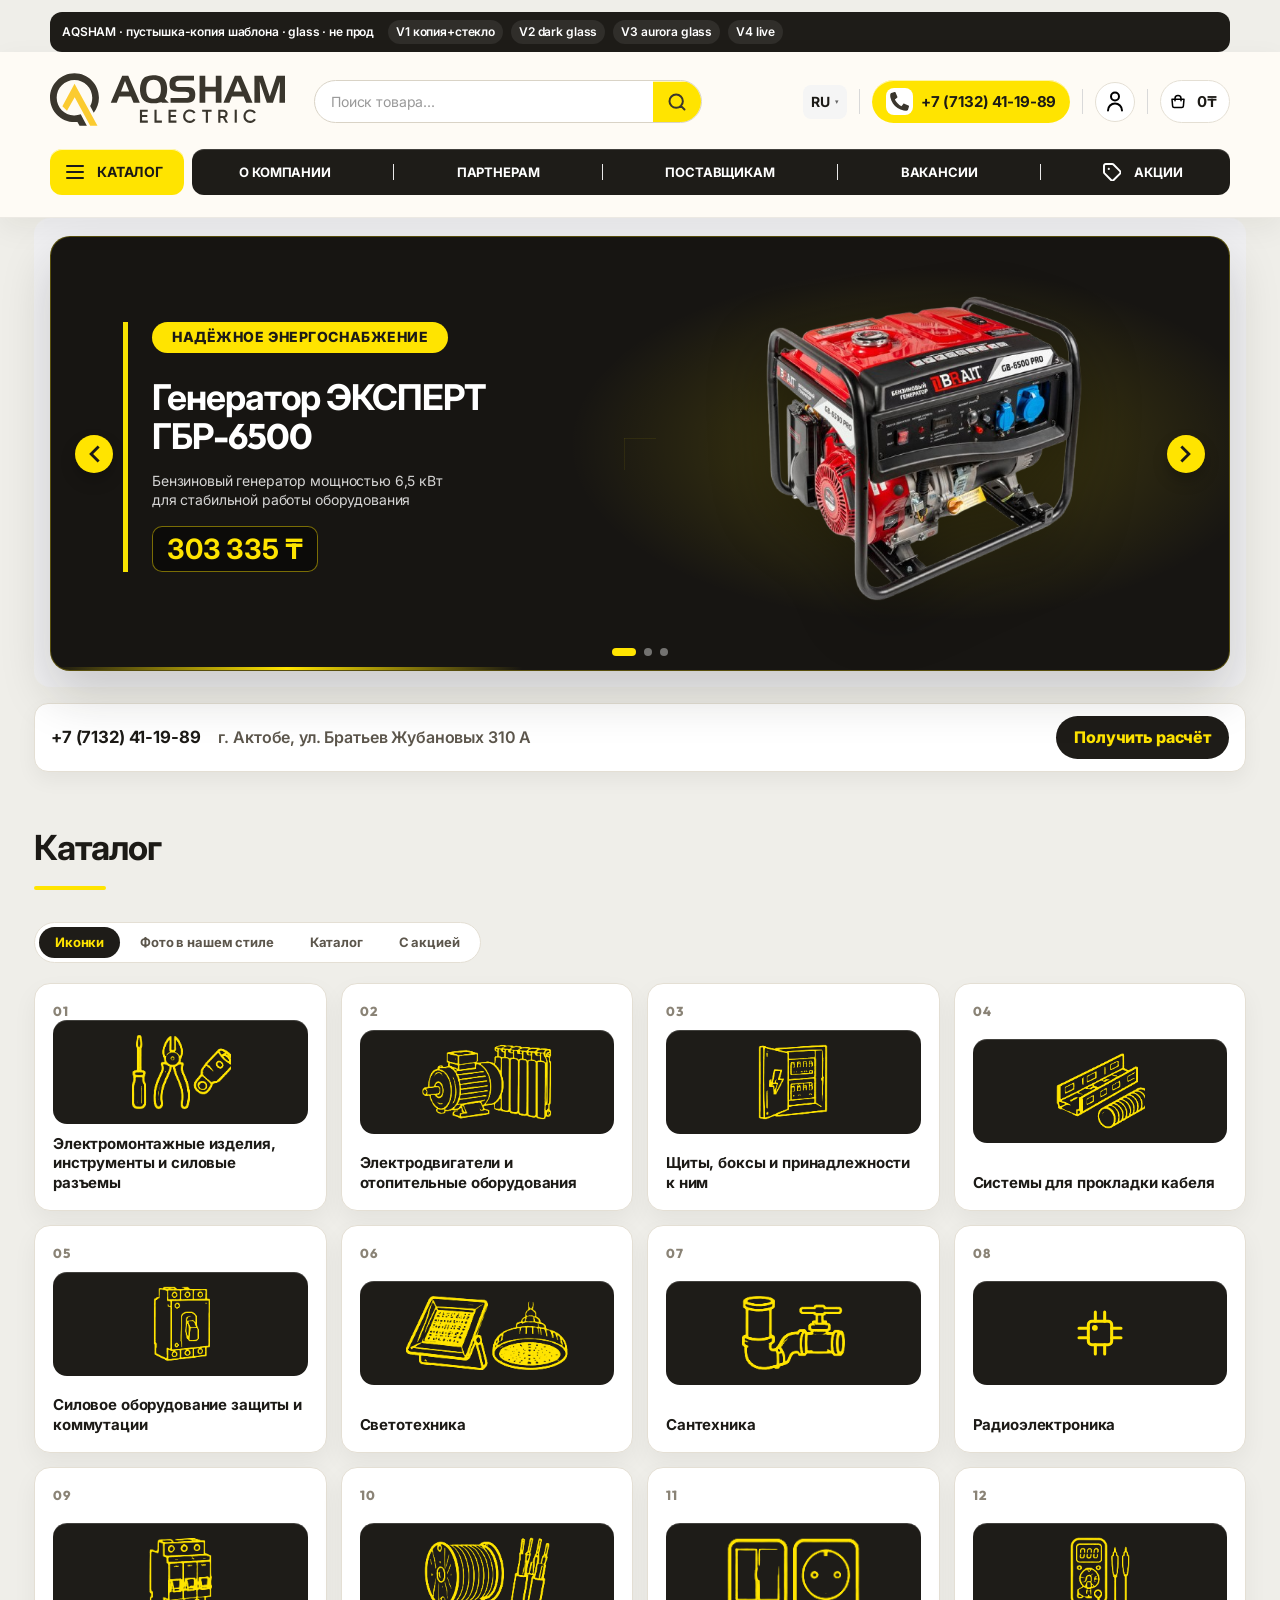
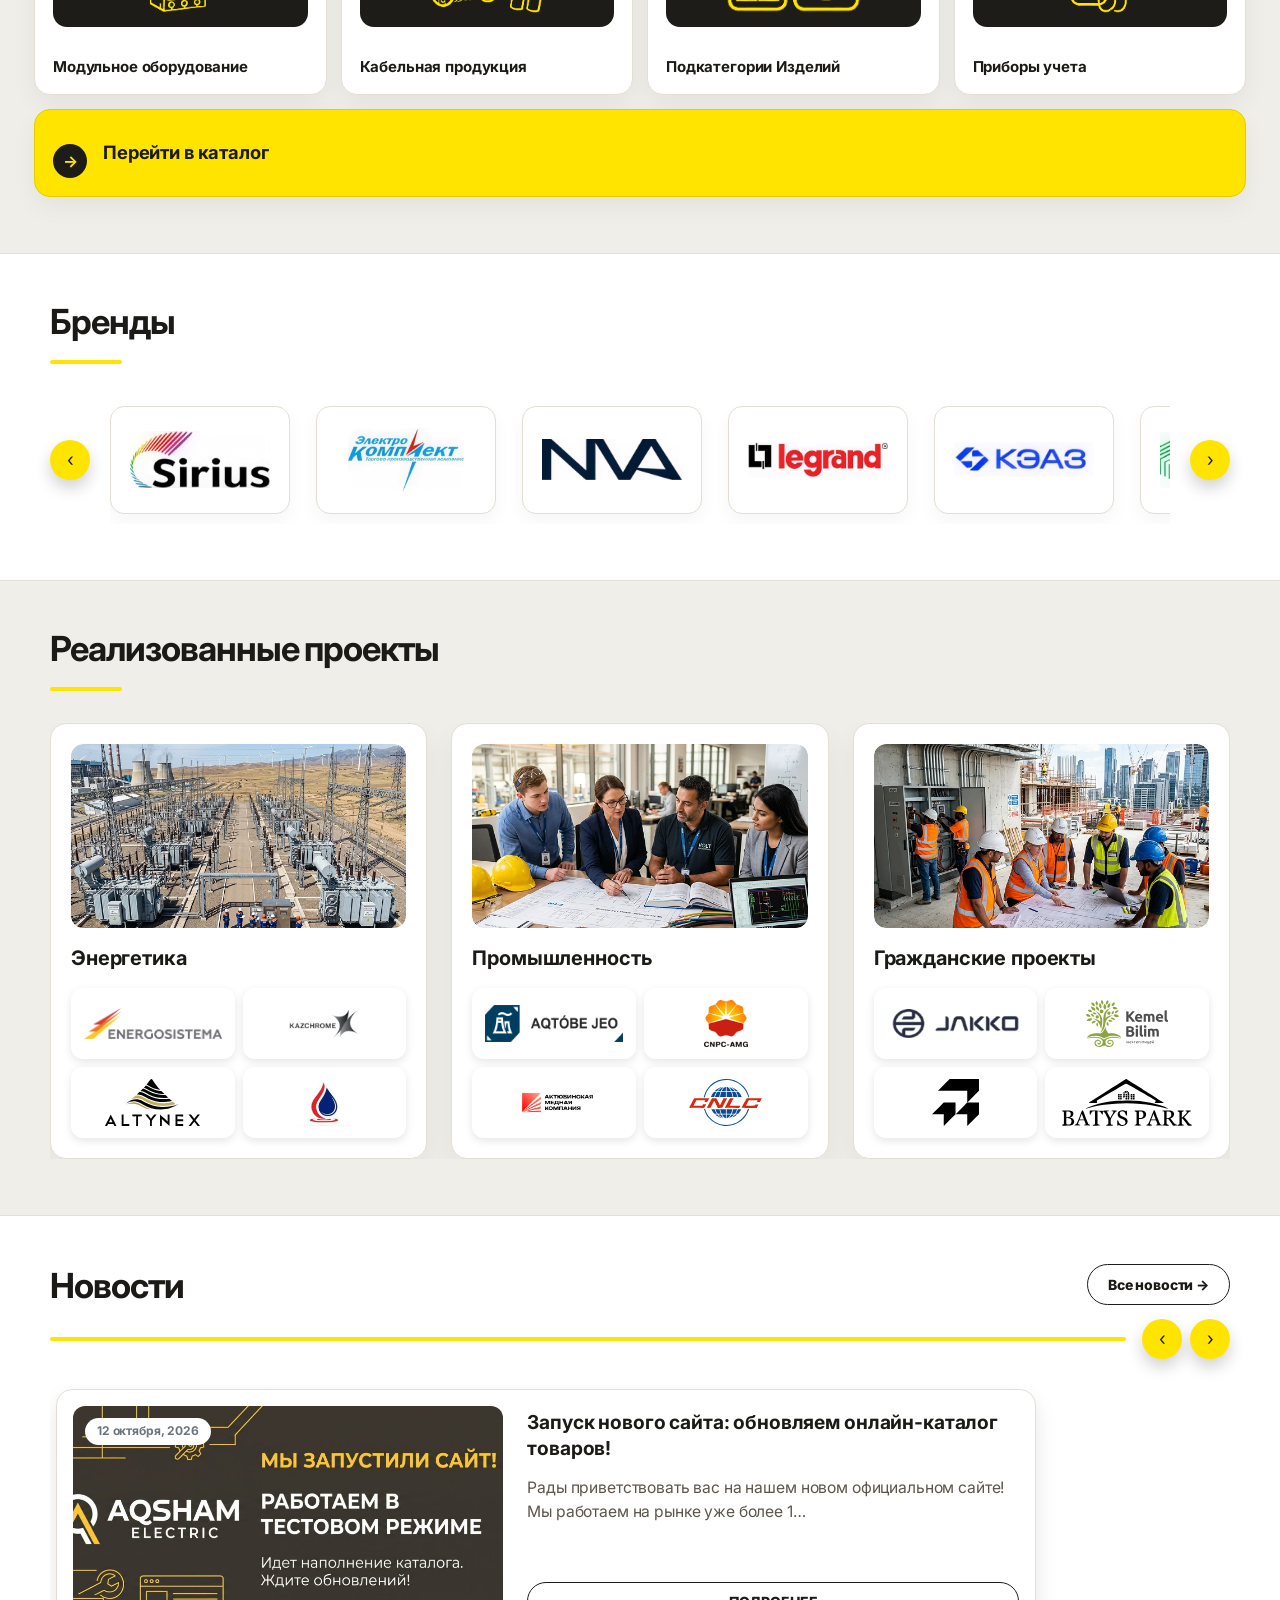
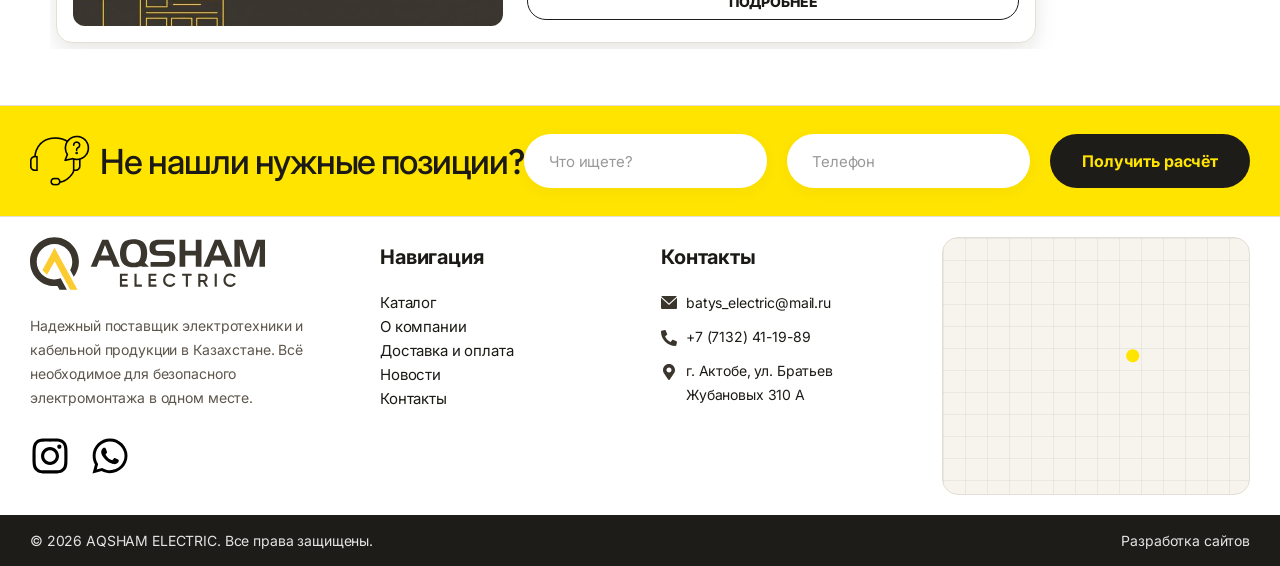
==== commit 3d2cdb0d: "V4 live: Taskade-style prompt hero and reels, Runway-style sections Co-authored-by: Cursor <cursorag" ====
--- a/index.html
+++ b/index.html
@@ -25,6 +25,7 @@
         <a href="/">V1 копия+стекло</a>
         <a href="/samples/v2-dark.html">V2 dark glass</a>
         <a href="/samples/v3-aurora.html">V3 aurora glass</a>
+        <a href="/samples/v4-live.html">V4 live</a>
       </span>
     
   </div>
